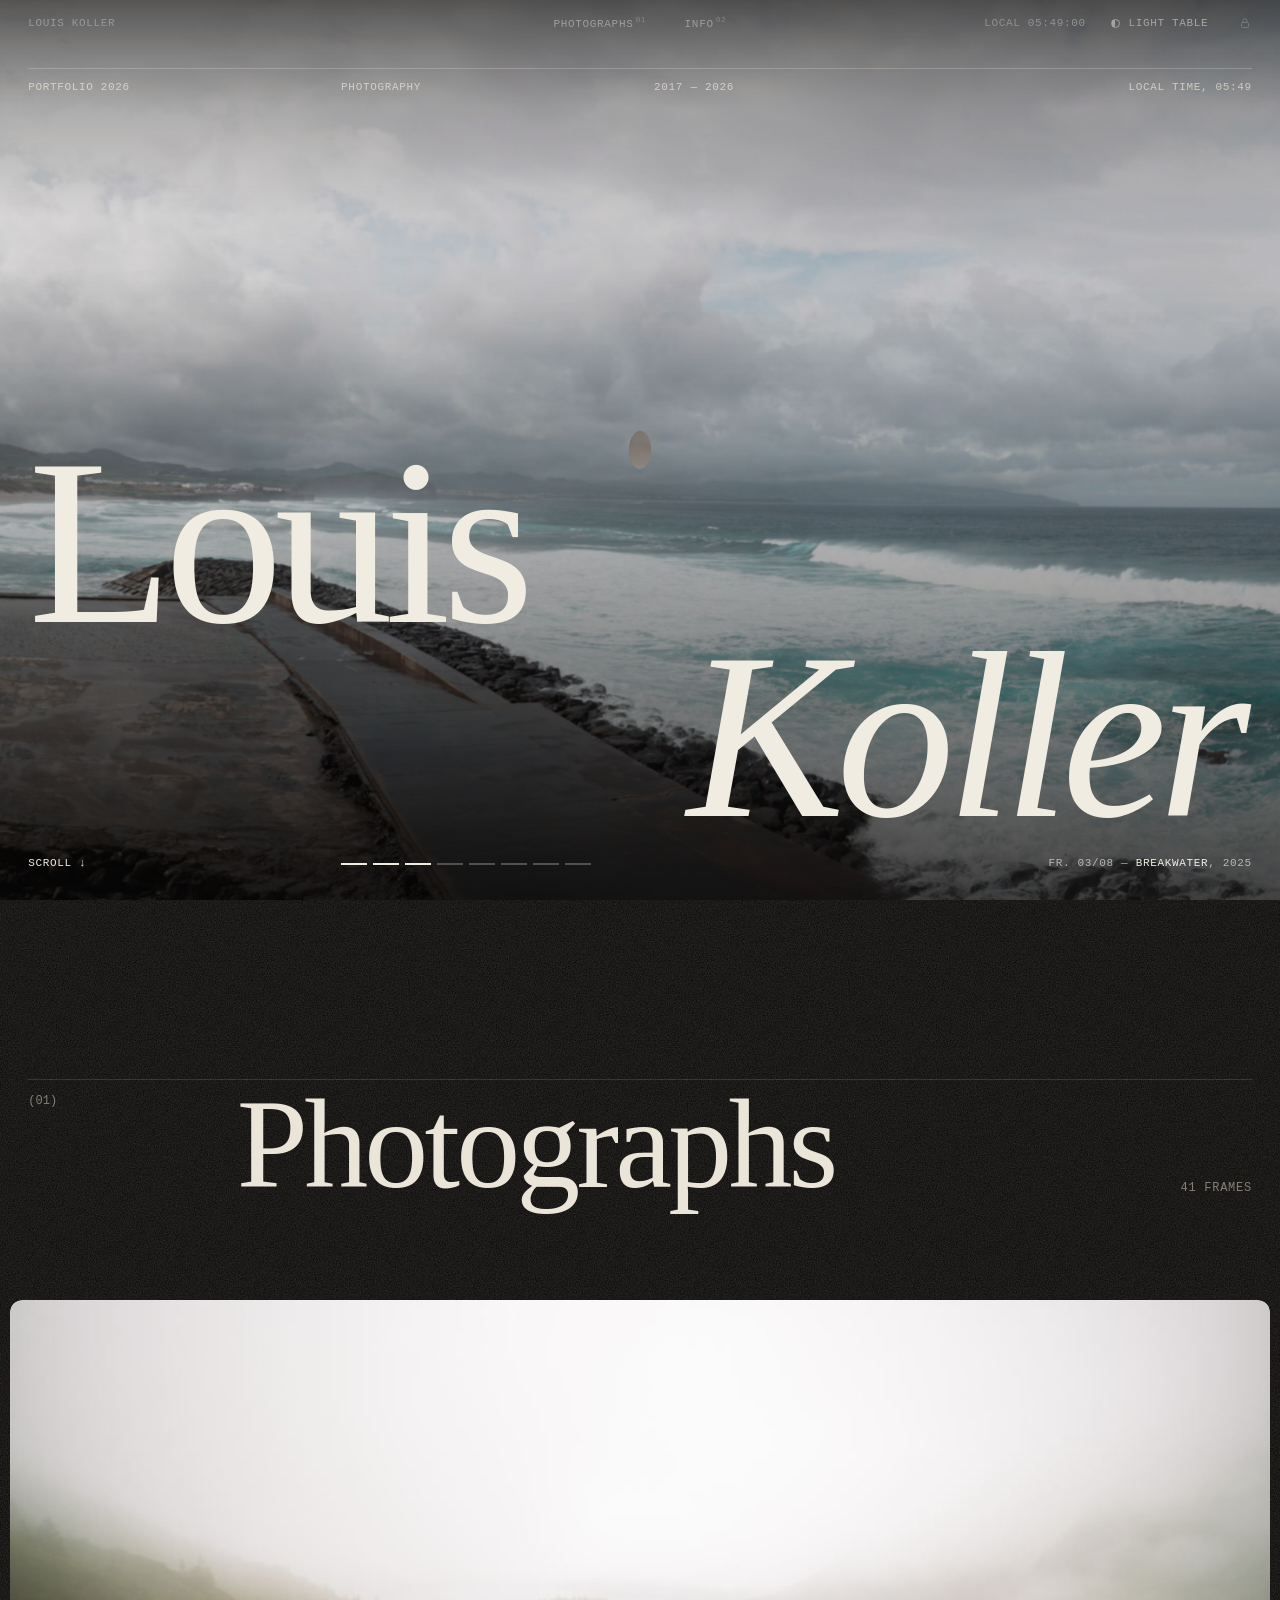
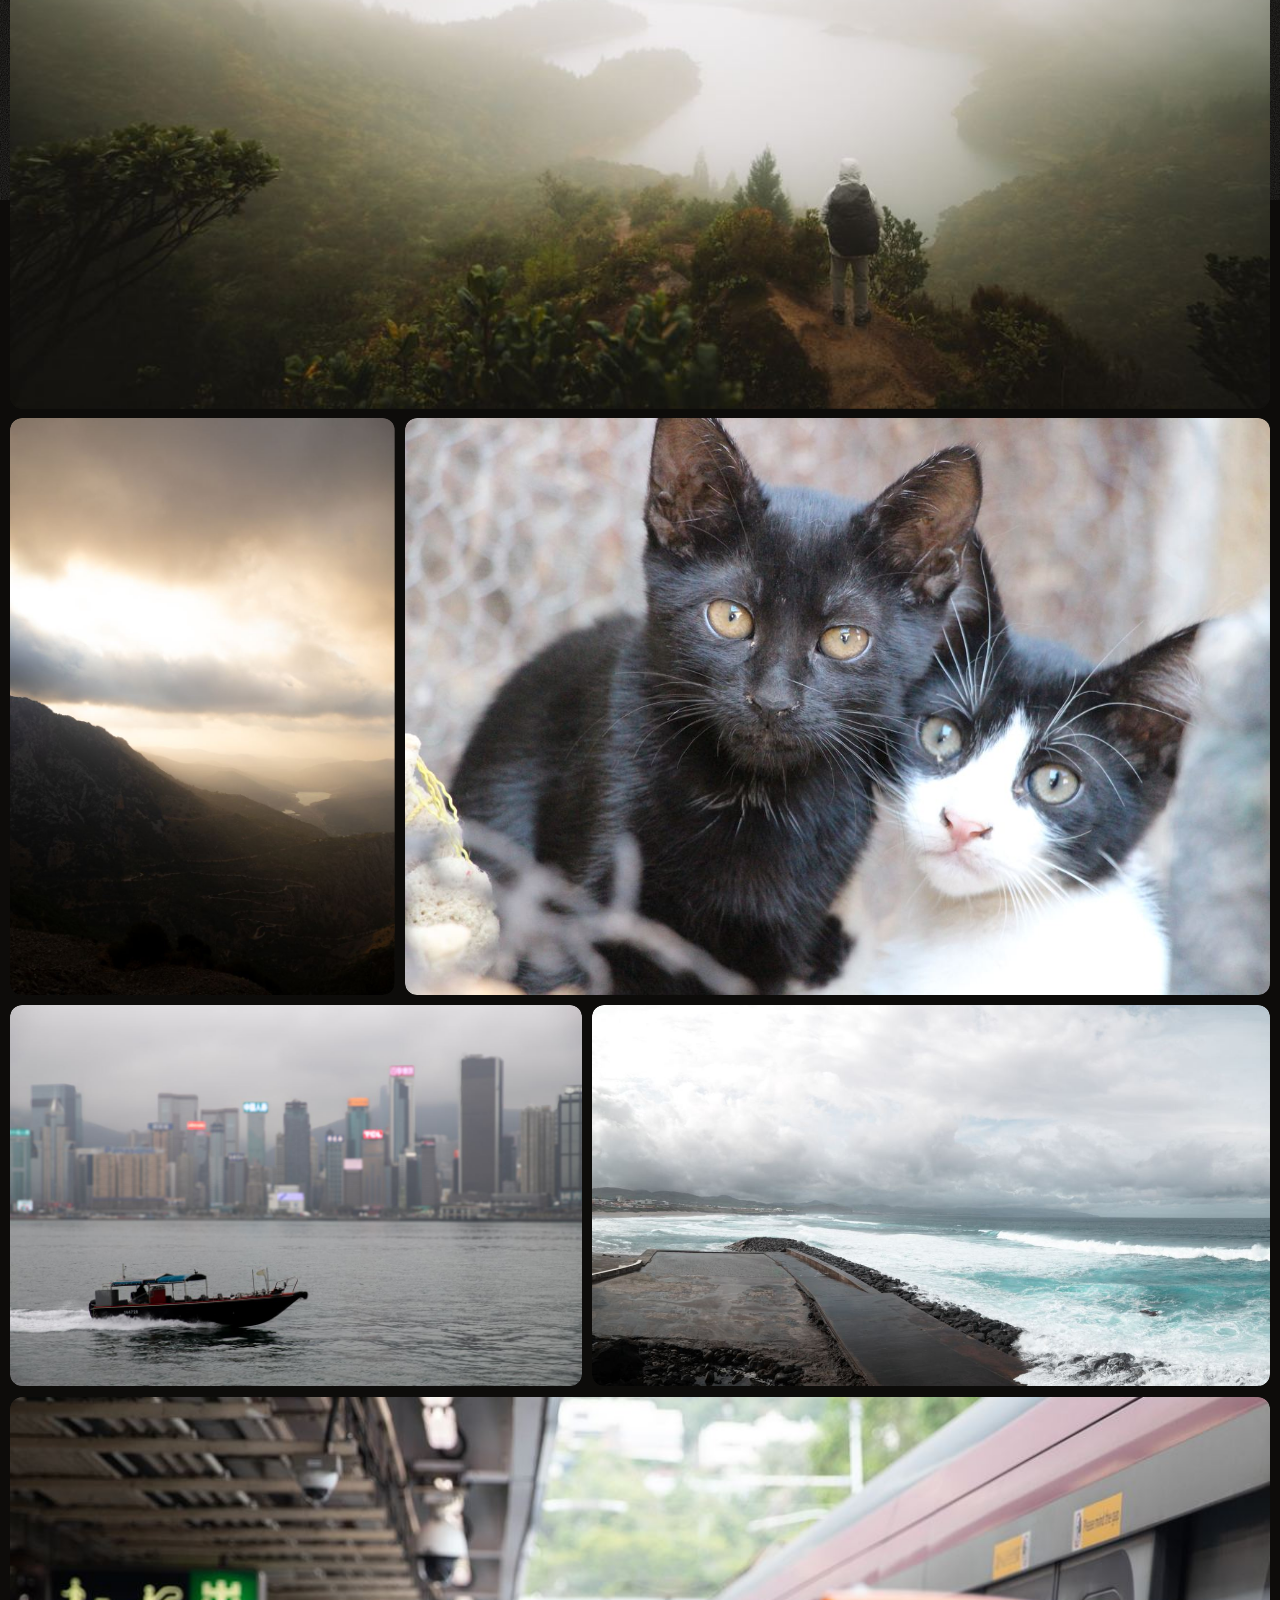
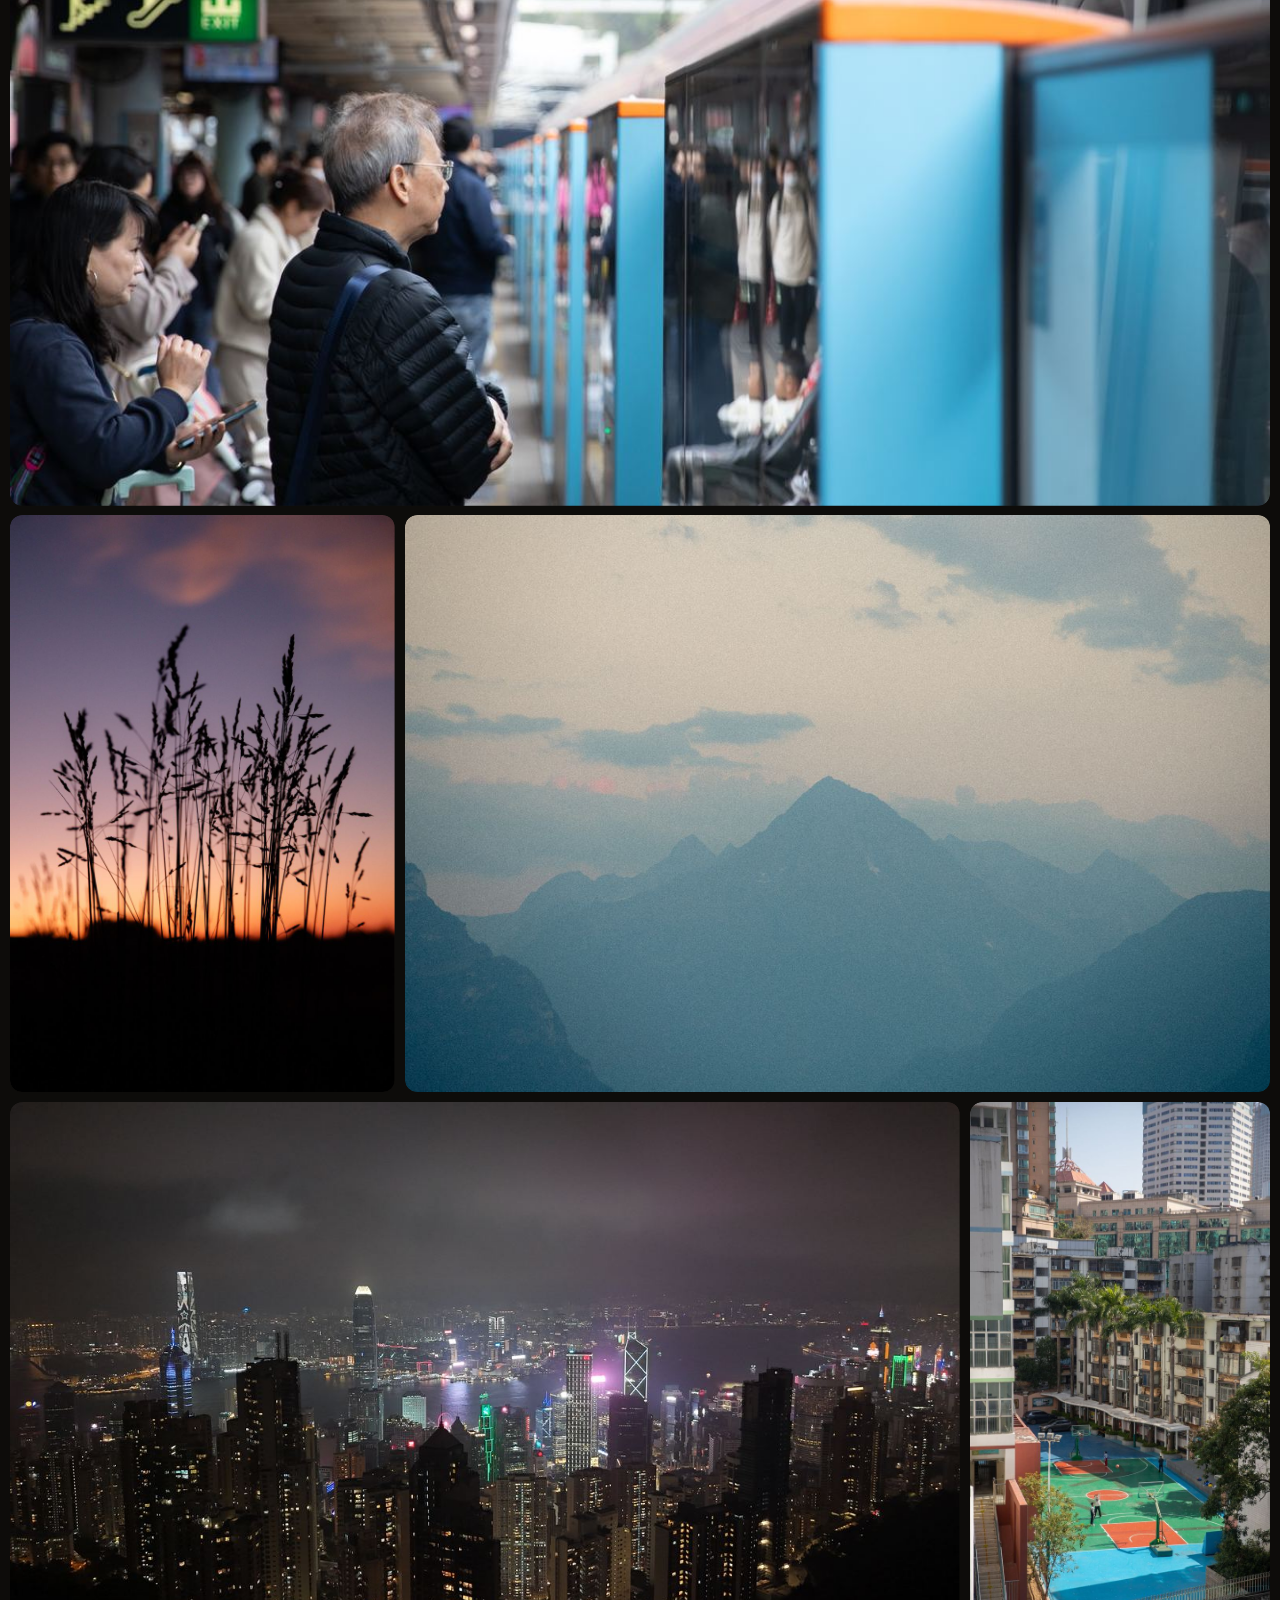
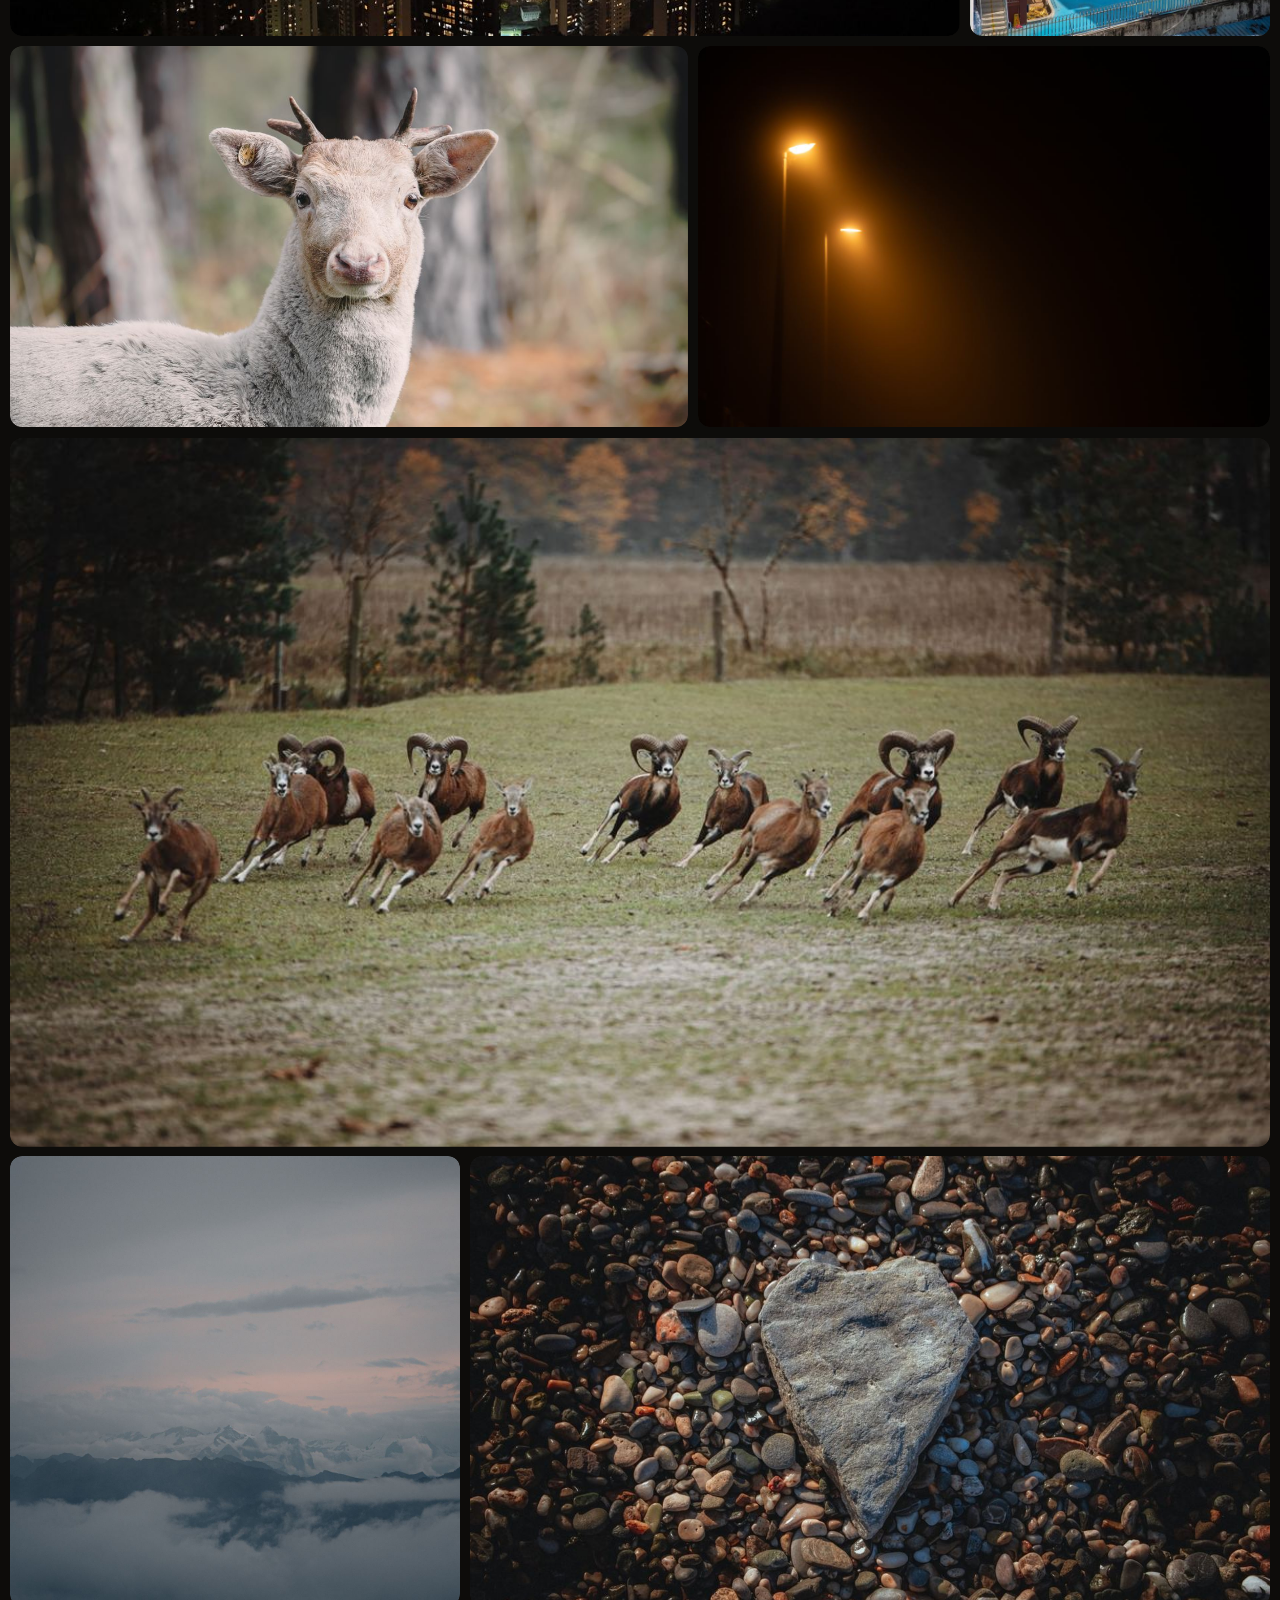
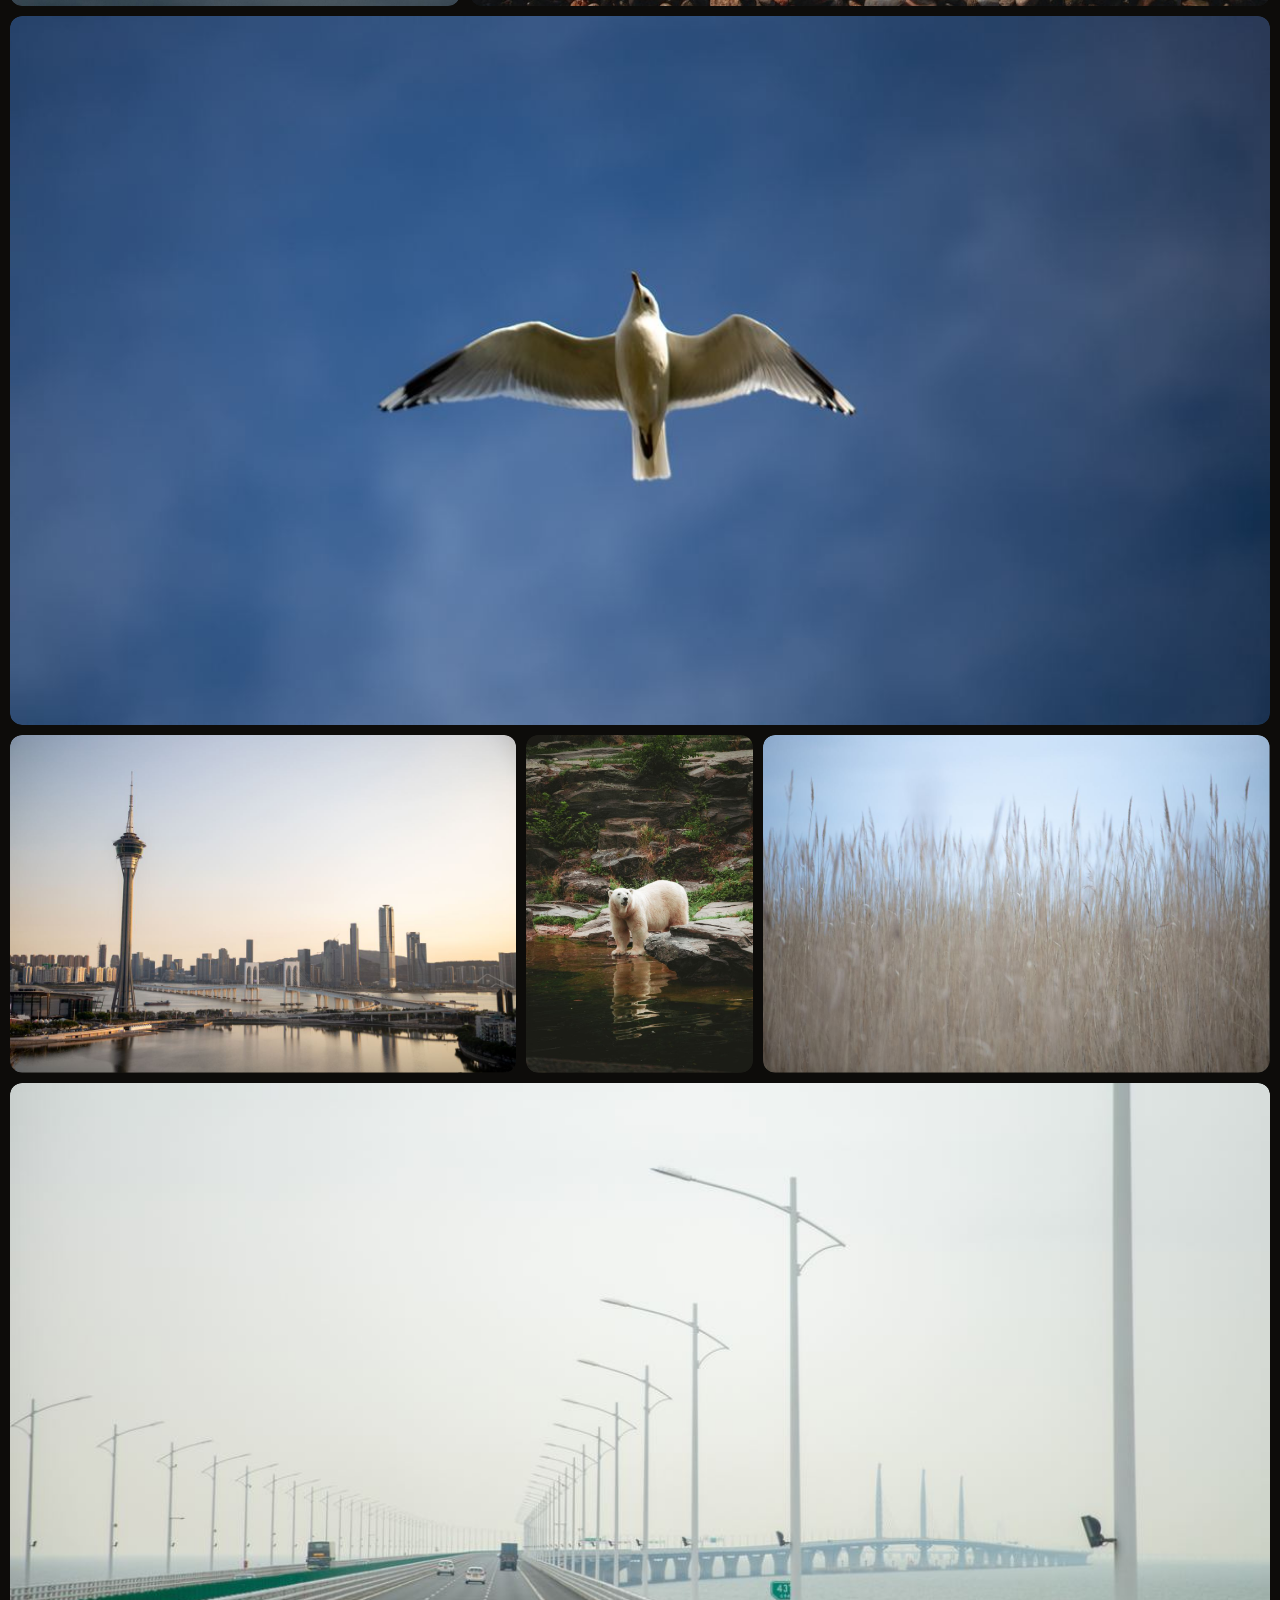
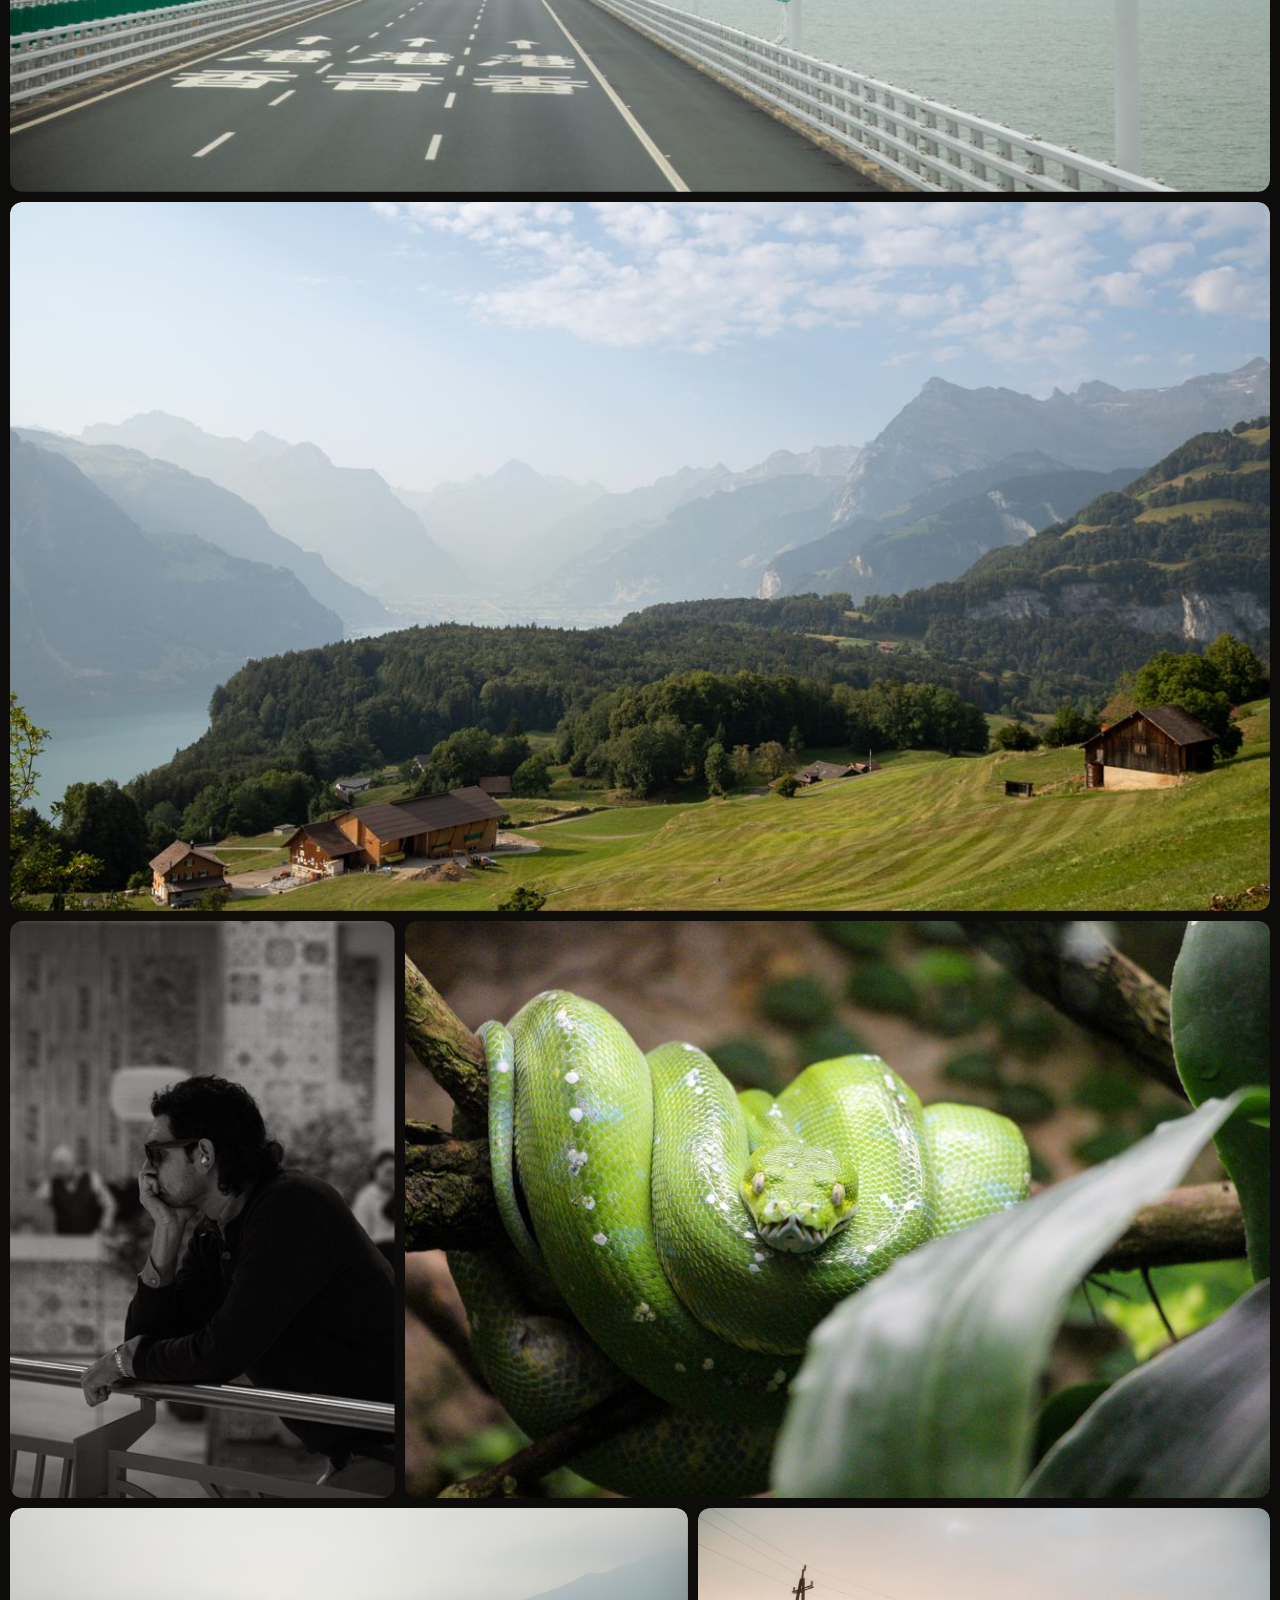
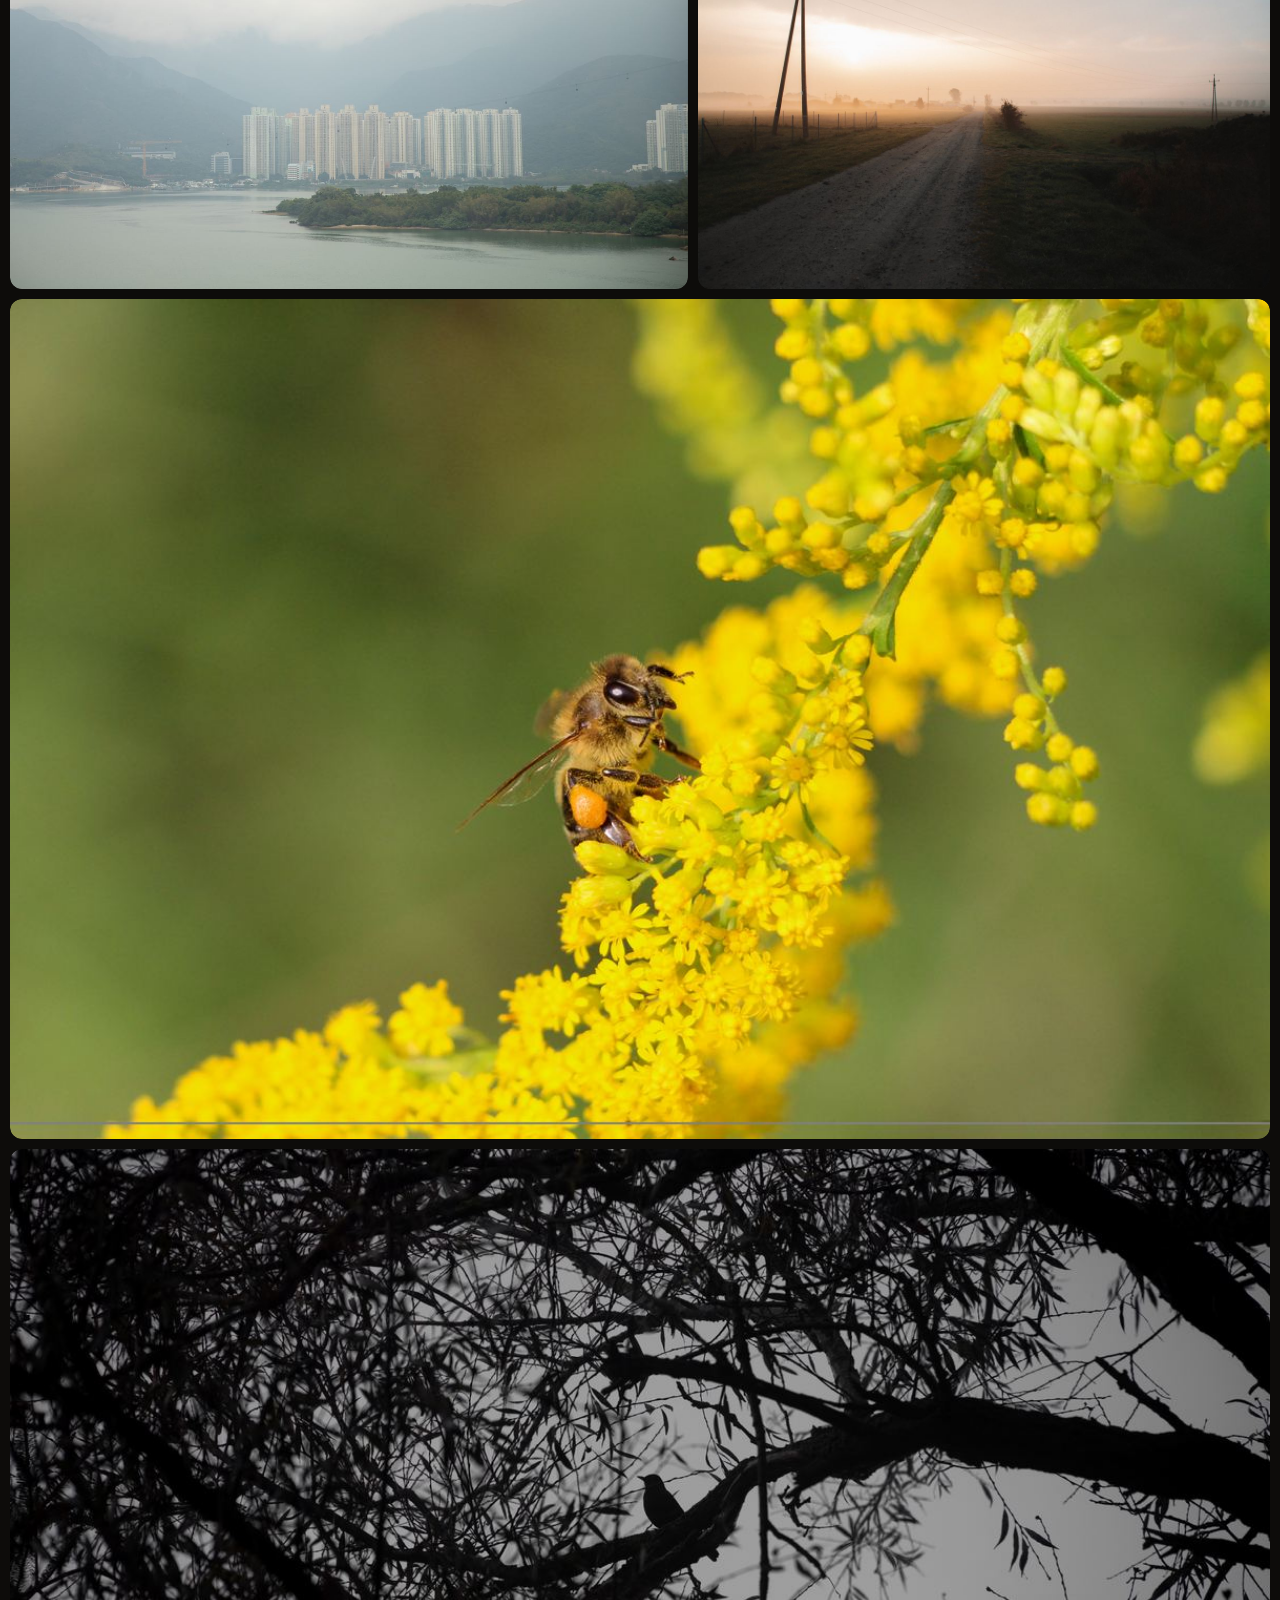
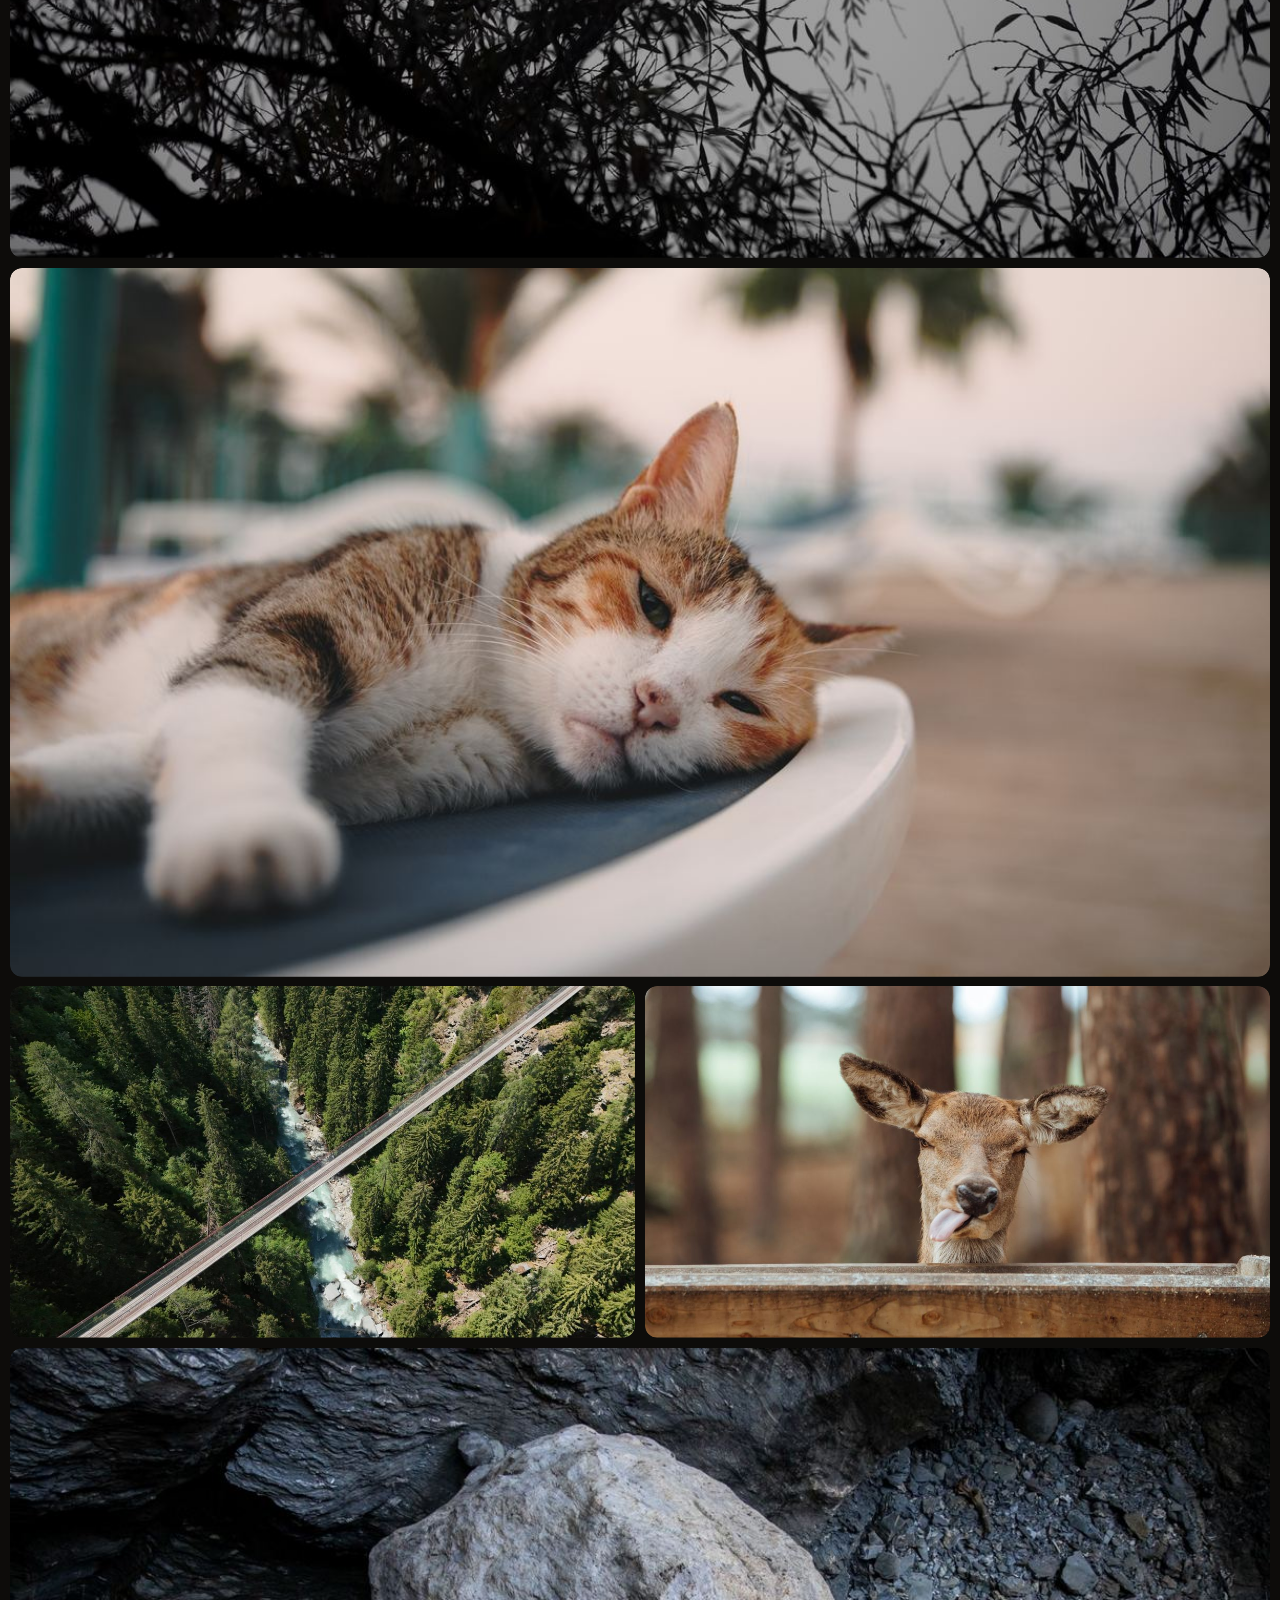
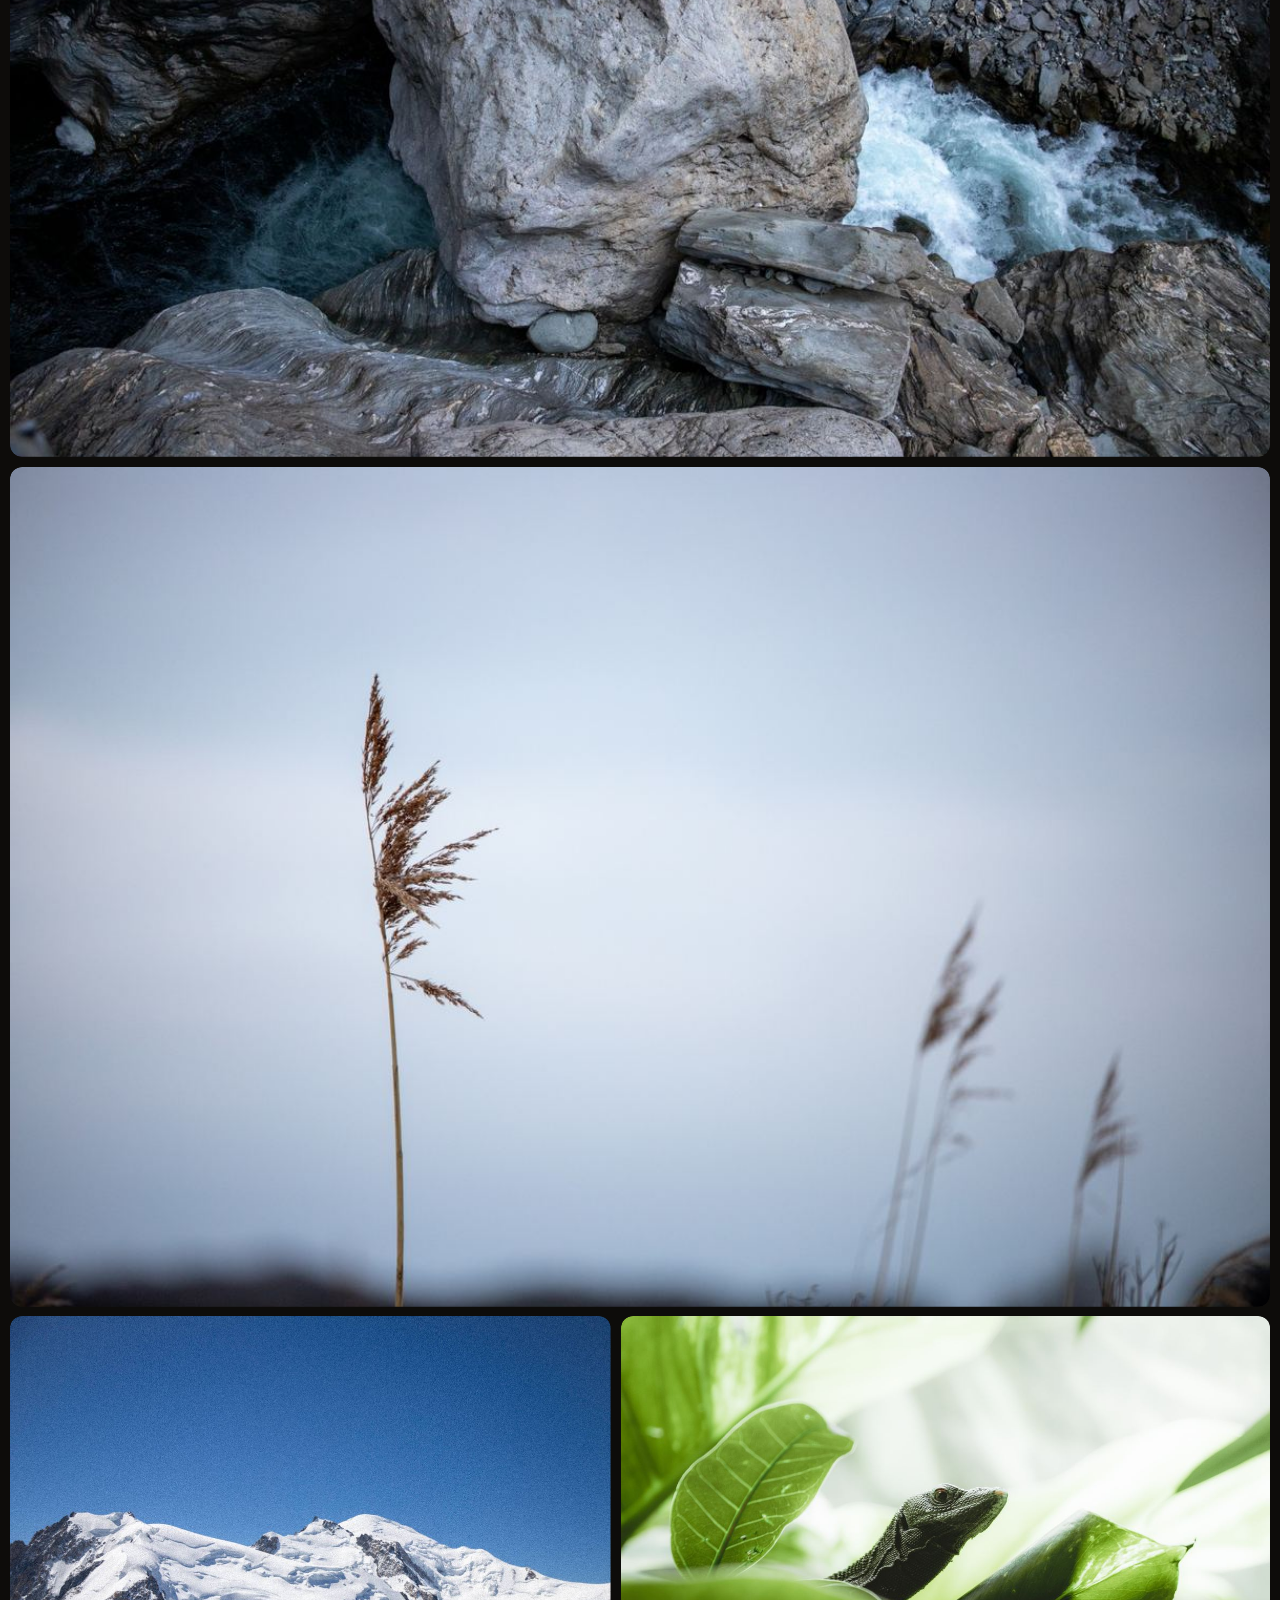
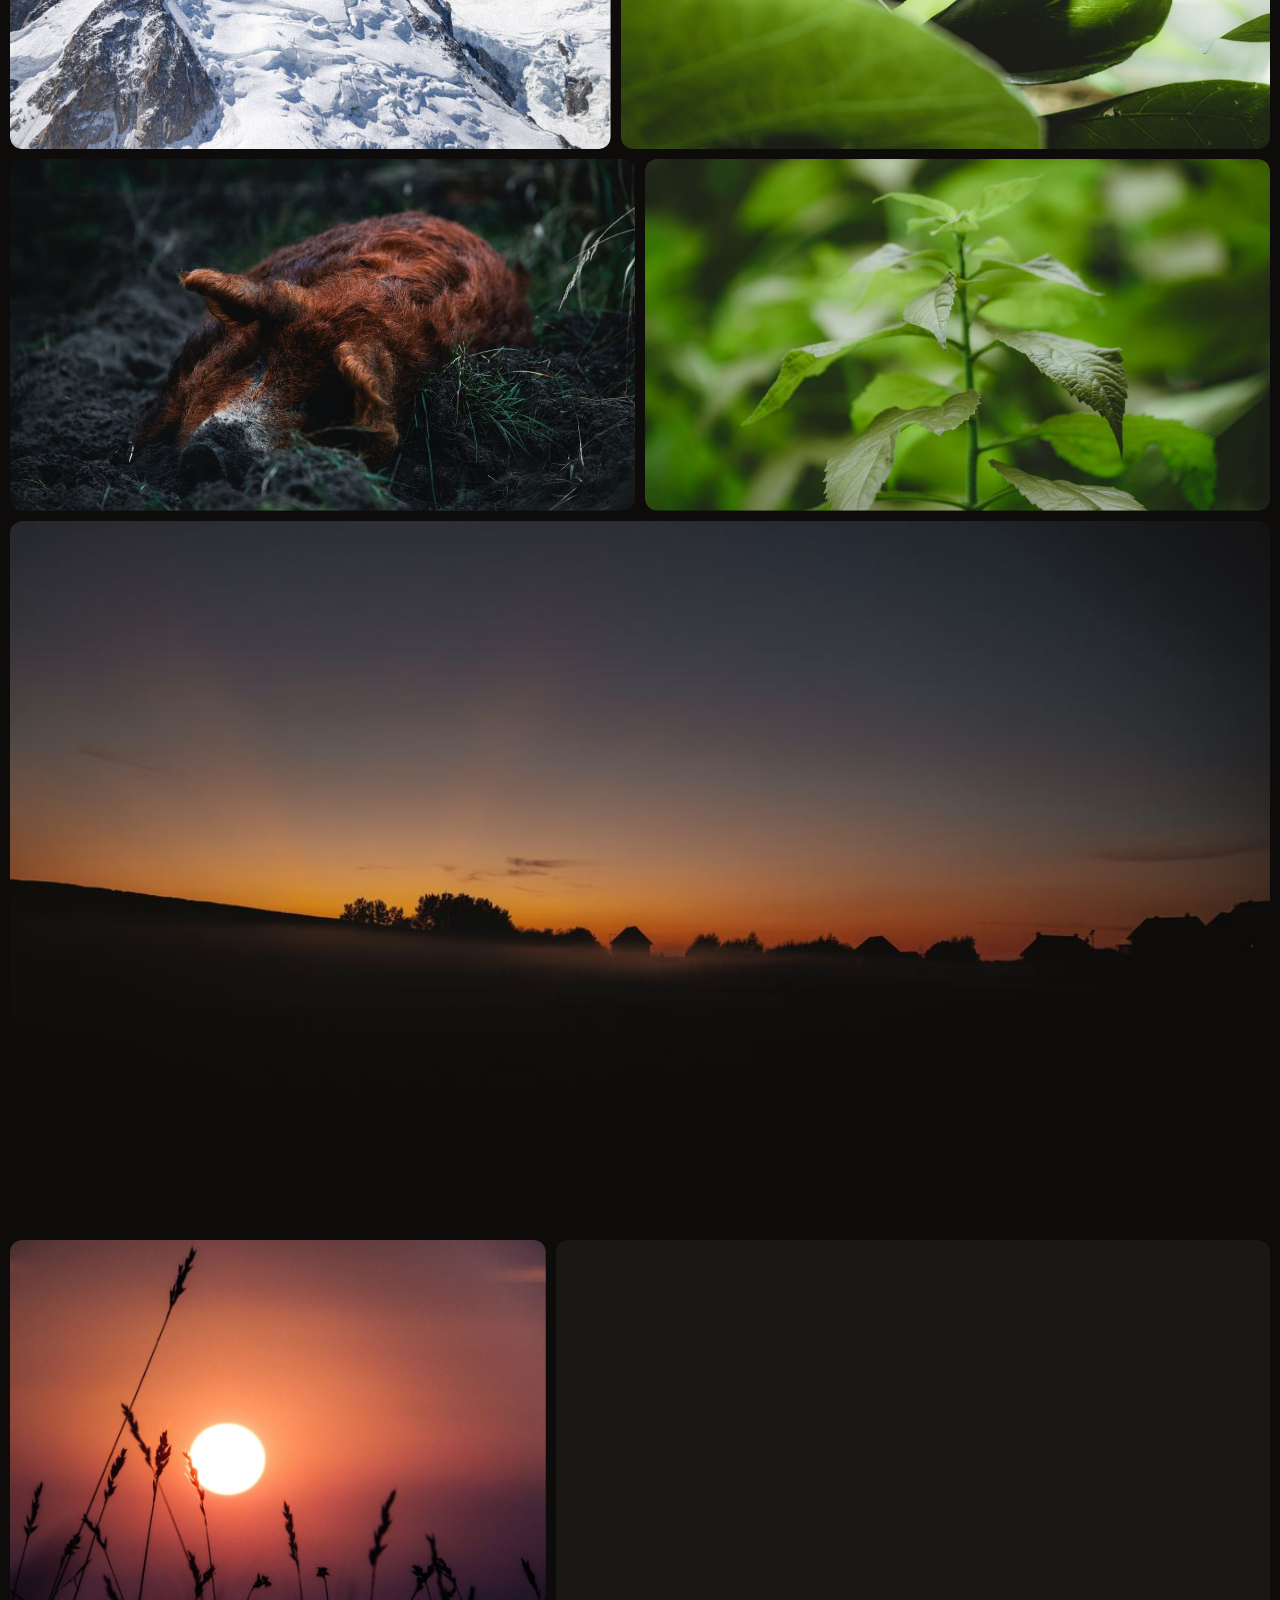
==== index.html @ a2ebeeef "Add Impressum and privacy policy, self-host fonts - New /impressum/ (§ 5 DDG) and /datenschutz/ (DSG" ====
<!doctype html>
<html lang="en" data-theme="dark">
<head>
  <meta charset="utf-8">
  <meta name="viewport" content="width=device-width, initial-scale=1, viewport-fit=cover">
  <title>Louis Koller — Photography</title>
  <meta name="description" content="Louis Koller — photographer. Landscape, wildlife and city photographs.">
  <meta name="theme-color" content="#0d0c0a">
  <meta property="og:title" content="Louis Koller — Photography">
  <meta property="og:image" content="https://www.louiskoller.cc/images/thumbs/01-into-the-fog.jpg">
  <meta property="og:description" content="Landscape, wildlife and city photographs.">
  <meta property="og:type" content="website">
  <meta property="og:url" content="https://www.louiskoller.cc/">
  <link rel="icon" href="data:image/svg+xml,%3Csvg xmlns='http://www.w3.org/2000/svg' viewBox='0 0 32 32'%3E%3Crect width='32' height='32' fill='%230d0c0a'/%3E%3Ccircle cx='16' cy='16' r='6' fill='%23ff3b1f'/%3E%3C/svg%3E">
  <link rel="stylesheet" href="assets/css/fonts.css?v=1">
  <link rel="stylesheet" href="assets/css/style.css?v=8">
  <script>
    try { var t = localStorage.getItem("lk-theme"); if (t) document.documentElement.dataset.theme = t; } catch (e) {}
    document.documentElement.classList.add("js");
  </script>
</head>
<body>
  <a class="skip" href="#photographs">Skip to work</a>

  <!-- Intro: "developing" -->
  <div class="loader" aria-hidden="true">
    <div class="loader__row">
      <span class="loader__dot"></span>
      <span>Developing</span>
      <span class="loader__count">000</span>
    </div>
  </div>

  <header class="nav">
    <a class="nav__name" href="#top" data-name></a>
    <nav class="nav__links" aria-label="Sections">
      <a href="#photographs">Photographs<sup>01</sup></a>
      <a href="#stills">Stills<sup>02</sup></a>
      <a href="#info">Info<sup>03</sup></a>
    </nav>
    <div class="nav__right">
      <span class="nav__clock" data-clock></span>
      <button class="nav__theme" type="button" data-theme-toggle aria-label="Toggle light table mode">
        <span class="nav__theme-dot"></span><span data-theme-label>Light table</span>
      </button>
      <button class="nav__lock" type="button" data-lock aria-label="Privater Bereich" title="Privat">
        <svg viewBox="0 0 24 24" fill="none" stroke="currentColor" stroke-width="1.7" stroke-linecap="round" aria-hidden="true"><rect x="5" y="11" width="14" height="10" rx="2"/><path d="M8 11V7.5a4 4 0 0 1 8 0V11"/></svg>
      </button>
    </div>
  </header>

  <main id="top">
    <!-- Hero -->
    <section class="hero" data-hero>
      <!-- Full-bleed photographs behind the name -->
      <div class="hero__bg" data-hero-bg aria-hidden="true">
        <img alt="" data-hero-a>
        <img alt="" data-hero-b>
        <span class="hero__shade"></span>
      </div>

      <div class="hero__meta">
        <span>Portfolio <span data-year></span></span>
        <span data-role></span>
        <span data-coords></span>
        <span class="hero__meta-r" data-location></span>
      </div>

      <h1 class="hero__name">
        <span class="hero__line hero__line--1">
          <span class="hero__word" data-first></span>
        </span>
        <span class="hero__line hero__line--2">
          <em class="hero__word" data-last></em>
        </span>
      </h1>

      <div class="hero__foot">
        <a href="#photographs" class="hero__scroll">Scroll <span aria-hidden="true">↓</span></a>
        <span class="hero__ticks" data-hero-ticks></span>
        <span class="hero__caption" data-hero-caption></span>
      </div>
    </section>

    <!-- 01 Photographs -->
    <section class="section" id="photographs">
      <div class="section-head">
        <span class="section-head__num">(01)</span>
        <h2 class="section-head__title">Photo&shy;graphs</h2>
        <div class="section-head__side">
          <span data-photo-count></span>
        </div>
      </div>

      <div class="grid" data-grid></div>
    </section>

    <!-- 02 Stills -->
    <section class="stills" id="stills" data-stills>
      <div class="stills__sticky">
        <div class="section-head section-head--stills">
          <span class="section-head__num">(02)</span>
          <h2 class="section-head__title">Film <em>Stills</em></h2>
          <div class="section-head__side">
            <span data-reel>Reel 01</span>
          </div>
        </div>
        <div class="stills__viewport">
          <div class="stills__track" data-track></div>
        </div>
        <div class="stills__progress"><span data-progress></span></div>
      </div>
    </section>

    <!-- 03 Info -->
    <section class="section info" id="info">
      <div class="section-head">
        <span class="section-head__num">(03)</span>
        <h2 class="section-head__title">Info</h2>
      </div>
      <div class="info__body">
        <div class="info__text" data-about></div>
        <div class="info__details" data-details></div>
      </div>
    </section>
  </main>

  <footer class="footer">
    <a class="marquee" data-mail aria-label="Send an email">
      <span class="marquee__track" data-marquee></span>
    </a>
    <div class="footer__row">
      <span>© <span data-year></span> <span data-fullname></span></span>
      <span class="footer__links" data-links>
        <a href="impressum/">Impressum</a>
        <a href="datenschutz/">Datenschutz</a>
      </span>
      <a href="#top">Back to top ↑</a>
    </div>
  </footer>

  <!-- Lightbox -->
  <div class="lb" role="dialog" aria-modal="true" aria-label="Image viewer" data-lb hidden>
    <div class="lb__top">
      <span data-lb-count></span>
      <button type="button" class="lb__close" data-lb-close>Close <span aria-hidden="true">✕</span></button>
    </div>
    <div class="lb__stage">
      <img alt="" data-lb-img>
      <button type="button" class="lb__hit lb__hit--prev" data-lb-prev data-cursor="Prev" aria-label="Previous image"></button>
      <button type="button" class="lb__hit lb__hit--close" data-lb-close-zone data-cursor="Close" aria-label="Close viewer"></button>
      <button type="button" class="lb__hit lb__hit--next" data-lb-next data-cursor="Next" aria-label="Next image"></button>
    </div>
    <div class="lb__bottom">
      <span class="lb__title" data-lb-title></span>
      <span class="lb__meta" data-lb-meta></span>
    </div>
  </div>

  <!-- Private area (Gapyear route) -->
  <div class="lock" role="dialog" aria-modal="true" aria-label="Code eingeben" data-lock-modal hidden>
    <div class="lock__box">
      <svg class="lock__icon" viewBox="0 0 24 24" fill="none" stroke="currentColor" stroke-width="1.6" stroke-linecap="round" aria-hidden="true"><rect x="5" y="11" width="14" height="10" rx="2"/><path d="M8 11V7.5a4 4 0 0 1 8 0V11"/></svg>
      <p class="lock__title">Gap<em>year</em></p>
      <div class="lock__code" data-lock-code>
        <input type="text" inputmode="numeric" pattern="[0-9]*" autocomplete="off" maxlength="4" aria-label="Vierstelliger Code" data-lock-input>
        <span></span><span></span><span></span><span></span>
      </div>
      <p class="lock__hint" data-lock-hint aria-live="polite"></p>
      <button type="button" class="lock__cancel" data-lock-close>Abbrechen</button>
    </div>
  </div>

  <div class="cursor" aria-hidden="true">
    <div class="cursor__blob"></div>
    <span class="cursor__label" data-cursor-label></span>
  </div>

  <noscript><p class="noscript">This portfolio needs JavaScript to show the pictures.</p></noscript>

  <script src="assets/js/content.js?v=5"></script>
  <script src="assets/js/warp.js?v=3"></script>
  <script src="assets/js/main.js?v=8"></script>
  <script src="assets/js/lock.js?v=1"></script>
</body>
</html>
---- assets/css/fonts.css ----
/* Self-hosted fonts (no request to Google). Instrument Serif & JetBrains Mono, SIL Open Font License 1.1. */
/* latin-ext */
@font-face {
  font-family: 'Instrument Serif';
  font-style: italic;
  font-weight: 400;
  font-display: swap;
  src: url(../fonts/instrument-serif-italic-latin-ext.woff2) format('woff2');
  unicode-range: U+0100-02BA, U+02BD-02C5, U+02C7-02CC, U+02CE-02D7, U+02DD-02FF, U+0304, U+0308, U+0329, U+1D00-1DBF, U+1E00-1E9F, U+1EF2-1EFF, U+2020, U+20A0-20AB, U+20AD-20C4, U+2113, U+2C60-2C7F, U+A720-A7FF;
}
/* latin */
@font-face {
  font-family: 'Instrument Serif';
  font-style: italic;
  font-weight: 400;
  font-display: swap;
  src: url(../fonts/instrument-serif-italic-latin.woff2) format('woff2');
  unicode-range: U+0000-00FF, U+0131, U+0152-0153, U+02BB-02BC, U+02C6, U+02DA, U+02DC, U+0304, U+0308, U+0329, U+2000-206F, U+20AC, U+2122, U+2191, U+2193, U+2212, U+2215, U+FEFF, U+FFFD;
}
/* latin-ext */
@font-face {
  font-family: 'Instrument Serif';
  font-style: normal;
  font-weight: 400;
  font-display: swap;
  src: url(../fonts/instrument-serif-normal-latin-ext.woff2) format('woff2');
  unicode-range: U+0100-02BA, U+02BD-02C5, U+02C7-02CC, U+02CE-02D7, U+02DD-02FF, U+0304, U+0308, U+0329, U+1D00-1DBF, U+1E00-1E9F, U+1EF2-1EFF, U+2020, U+20A0-20AB, U+20AD-20C4, U+2113, U+2C60-2C7F, U+A720-A7FF;
}
/* latin */
@font-face {
  font-family: 'Instrument Serif';
  font-style: normal;
  font-weight: 400;
  font-display: swap;
  src: url(../fonts/instrument-serif-normal-latin.woff2) format('woff2');
  unicode-range: U+0000-00FF, U+0131, U+0152-0153, U+02BB-02BC, U+02C6, U+02DA, U+02DC, U+0304, U+0308, U+0329, U+2000-206F, U+20AC, U+2122, U+2191, U+2193, U+2212, U+2215, U+FEFF, U+FFFD;
}
/* latin-ext */
@font-face {
  font-family: 'JetBrains Mono';
  font-style: normal;
  font-weight: 400;
  font-display: swap;
  src: url(../fonts/jetbrains-mono-normal-latin-ext.woff2) format('woff2');
  unicode-range: U+0100-02BA, U+02BD-02C5, U+02C7-02CC, U+02CE-02D7, U+02DD-02FF, U+0304, U+0308, U+0329, U+1D00-1DBF, U+1E00-1E9F, U+1EF2-1EFF, U+2020, U+20A0-20AB, U+20AD-20C4, U+2113, U+2C60-2C7F, U+A720-A7FF;
}
/* latin */
@font-face {
  font-family: 'JetBrains Mono';
  font-style: normal;
  font-weight: 400;
  font-display: swap;
  src: url(../fonts/jetbrains-mono-normal-latin.woff2) format('woff2');
  unicode-range: U+0000-00FF, U+0131, U+0152-0153, U+02BB-02BC, U+02C6, U+02DA, U+02DC, U+0304, U+0308, U+0329, U+2000-206F, U+20AC, U+2122, U+2191, U+2193, U+2212, U+2215, U+FEFF, U+FFFD;
}
/* latin-ext */
@font-face {
  font-family: 'JetBrains Mono';
  font-style: normal;
  font-weight: 500;
  font-display: swap;
  src: url(../fonts/jetbrains-mono-normal-latin-ext.woff2) format('woff2');
  unicode-range: U+0100-02BA, U+02BD-02C5, U+02C7-02CC, U+02CE-02D7, U+02DD-02FF, U+0304, U+0308, U+0329, U+1D00-1DBF, U+1E00-1E9F, U+1EF2-1EFF, U+2020, U+20A0-20AB, U+20AD-20C4, U+2113, U+2C60-2C7F, U+A720-A7FF;
}
/* latin */
@font-face {
  font-family: 'JetBrains Mono';
  font-style: normal;
  font-weight: 500;
  font-display: swap;
  src: url(../fonts/jetbrains-mono-normal-latin.woff2) format('woff2');
  unicode-range: U+0000-00FF, U+0131, U+0152-0153, U+02BB-02BC, U+02C6, U+02DA, U+02DC, U+0304, U+0308, U+0329, U+2000-206F, U+20AC, U+2122, U+2191, U+2193, U+2212, U+2215, U+FEFF, U+FFFD;
}
---- assets/css/style.css ----
/* ==========================================================================
   Louis Koller — Darkroom / Light table
   ========================================================================== */

:root {
  --bg: #0d0c0a;
  --fg: #ebe5d9;
  --muted: #857f75;
  --line: rgba(235, 229, 217, 0.14);
  --tile: #1a1815;
  --accent: #ff3b1f; /* safelight */
  --film: #070706;

  --serif: "Instrument Serif", "Times New Roman", Times, serif;
  --mono: "JetBrains Mono", ui-monospace, SFMono-Regular, Menlo, Consolas, monospace;

  --gutter: clamp(16px, 2.2vw, 32px);
  --ease: cubic-bezier(0.2, 0.7, 0, 1);
  --ease-io: cubic-bezier(0.7, 0, 0.2, 1);
}

:root[data-theme="light"] {
  --bg: #ebe5d9;
  --fg: #15130f;
  --muted: #6f695f;
  --line: rgba(21, 19, 15, 0.16);
  --tile: #d9d2c4;
}

*,
*::before,
*::after { box-sizing: border-box; }

html { -webkit-text-size-adjust: 100%; scroll-behavior: smooth; }
@media (prefers-reduced-motion: reduce) { html { scroll-behavior: auto; } }

body {
  margin: 0;
  background: var(--bg);
  color: var(--fg);
  font-family: var(--mono);
  font-size: 12px;
  line-height: 1.5;
  letter-spacing: 0.01em;
  -webkit-font-smoothing: antialiased;
  text-rendering: optimizeLegibility;
  overflow-x: clip;
  transition: background-color 0.6s var(--ease), color 0.6s var(--ease);
}

img { display: block; max-width: 100%; }
[hidden] { display: none !important; }
a { color: inherit; text-decoration: none; }
button { font: inherit; color: inherit; background: none; border: 0; padding: 0; cursor: pointer; }
em { font-style: italic; }
::selection { background: var(--accent); color: #000; }

.skip {
  position: fixed; left: var(--gutter); top: -100px; z-index: 300;
  background: var(--fg); color: var(--bg); padding: 8px 12px;
}
.skip:focus { top: 12px; }

:focus-visible { outline: 1px solid var(--accent); outline-offset: 3px; }

/* Film grain -------------------------------------------------------------
   Sits behind everything (z-index -1), so it textures the paper/background
   and UI but never the photographs, which paint on top of it.            */
:root {
  --grain: url("data:image/svg+xml,%3Csvg xmlns='http://www.w3.org/2000/svg' width='220' height='220'%3E%3Cfilter id='n'%3E%3CfeTurbulence type='fractalNoise' baseFrequency='.85' numOctaves='3' stitchTiles='stitch'/%3E%3CfeColorMatrix values='0 0 0 0 1 0 0 0 0 1 0 0 0 0 1 0 0 0 1.4 -.2'/%3E%3C/filter%3E%3Crect width='100%25' height='100%25' filter='url(%23n)'/%3E%3C/svg%3E");
}
body::before,
.lb::before,
.loader::before {
  content: "";
  position: fixed;
  inset: -100%;
  z-index: -1;
  pointer-events: none;
  opacity: 0.12;
  background-image: var(--grain);
  animation: grain 0.9s steps(6) infinite;
}
:root[data-theme="light"] body::before,
:root[data-theme="light"] .lb::before { opacity: 0.16; mix-blend-mode: multiply; filter: invert(1); }

@keyframes grain {
  0% { transform: translate(0, 0); }
  20% { transform: translate(-3%, 2%); }
  40% { transform: translate(2%, -4%); }
  60% { transform: translate(-4%, -1%); }
  80% { transform: translate(3%, 3%); }
  100% { transform: translate(0, 0); }
}
@media (prefers-reduced-motion: reduce) { body::before, .lb::before, .loader::before { animation: none; } }

/* Loader ----------------------------------------------------------------- */
.loader {
  position: fixed; inset: 0; z-index: 500;
  background: #120403;
  color: var(--accent);
  display: flex; align-items: flex-end;
  padding: var(--gutter);
  text-transform: uppercase;
  letter-spacing: 0.08em;
  transition: transform 1s var(--ease-io), visibility 0s linear 1s;
}
.loader__row { display: flex; gap: 14px; align-items: center; }
.loader__dot {
  width: 8px; height: 8px; border-radius: 50%; background: var(--accent);
  box-shadow: 0 0 24px 6px rgba(255, 59, 31, 0.55);
  animation: pulse 1s ease-in-out infinite alternate;
}
.loader__count { font-variant-numeric: tabular-nums; }
.loader.is-done { transform: translateY(-100%); visibility: hidden; }
html:not(.js) .loader, .loader.is-skipped { display: none; }
@keyframes pulse { to { opacity: 0.35; } }

/* Nav -------------------------------------------------------------------- */
.nav {
  position: fixed; top: 0; left: 0; right: 0; z-index: 60;
  display: grid;
  grid-template-columns: 1fr auto 1fr;
  align-items: center;
  gap: 16px;
  padding: 14px var(--gutter);
  color: #fff;
  mix-blend-mode: difference;
  text-transform: uppercase;
  letter-spacing: 0.06em;
  font-size: 11px;
}
.nav.is-on-photo { mix-blend-mode: normal; color: #f1ece2; }
.nav__links { display: flex; gap: clamp(14px, 3vw, 44px); }
.nav__links a, .nav__name { position: relative; }
.nav sup { font-size: 0.72em; margin-left: 2px; opacity: 0.6; }
.nav__links a::after,
.footer a::after,
.info__details a::after {
  content: ""; position: absolute; left: 0; right: 0; bottom: -2px; height: 1px;
  background: currentColor; transform: scaleX(0); transform-origin: right;
  transition: transform 0.5s var(--ease);
}
.nav__links a:hover::after,
.footer a:hover::after,
.info__details a:hover::after { transform: scaleX(1); transform-origin: left; }
.nav__right { display: flex; justify-content: flex-end; align-items: center; gap: clamp(12px, 2vw, 28px); }
.nav__clock { font-variant-numeric: tabular-nums; opacity: 0.75; }
.nav__theme { display: inline-flex; align-items: center; gap: 8px; text-transform: uppercase; letter-spacing: 0.06em; }
.nav__theme-dot {
  width: 9px; height: 9px; border-radius: 50%;
  border: 1px solid currentColor;
  background: linear-gradient(90deg, currentColor 50%, transparent 50%);
  transition: transform 0.6s var(--ease);
}
:root[data-theme="light"] .nav__theme-dot { transform: rotate(180deg); }

@media (max-width: 760px) {
  .nav { grid-template-columns: 1fr auto; }
  .nav__links { display: none; }
  .nav__clock { display: none; }
}

/* Hero -------------------------------------------------------------------
   A full-bleed photograph behind the name. Each new one comes into
   focus and drifts slowly while it is up; scrolling pulls it away.    */
.hero {
  position: relative;
  isolation: isolate;
  min-height: 100vh;
  min-height: 100svh;
  display: grid;
  grid-template-rows: auto 1fr auto;
  padding: 68px var(--gutter) var(--gutter);
  gap: 24px;
  overflow: hidden;
  color: #f1ece2;
}
.hero > :not(.hero__bg) { position: relative; z-index: 1; }

.hero__bg { position: absolute; inset: 0; z-index: 0; overflow: hidden; background: #0d0c0a; cursor: pointer; }
.hero__bg img {
  position: absolute; inset: -4% 0; width: 100%; height: 108%;
  object-fit: cover;
  opacity: 0;
  translate: 0 var(--py, 0px);
}
.hero__bg img.is-back { opacity: 1; z-index: 1; }
.hero__bg img.is-front {
  opacity: 1; z-index: 2;
  animation: focus-pull 1.4s var(--ease) both, drift 6s linear both;
}
/* like turning the focus ring: the new frame comes in soft and snaps sharp */
@keyframes focus-pull {
  from { opacity: 0; filter: blur(22px) brightness(1.25); }
  45% { opacity: 1; }
  to { opacity: 1; filter: blur(0) brightness(1); }
}
@keyframes drift {
  from { scale: 1.1; }
  to { scale: 1.02; }
}
@media (prefers-reduced-motion: reduce) { .hero__bg img.is-front { animation: none; } }
/* keeps the type and the small print readable on any photograph */
.hero__shade {
  position: absolute; inset: 0; z-index: 3;
  background:
    linear-gradient(180deg, rgba(8, 7, 6, 0.62) 0%, rgba(8, 7, 6, 0.2) 12%, rgba(8, 7, 6, 0) 24%),
    linear-gradient(0deg, rgba(8, 7, 6, 0.7) 0%, rgba(8, 7, 6, 0.15) 45%, rgba(8, 7, 6, 0.05) 70%),
    rgba(8, 7, 6, var(--dim, 0.12));
}

.hero__meta,
.hero__foot {
  display: grid;
  grid-template-columns: repeat(4, 1fr);
  gap: var(--gutter);
  text-transform: uppercase;
  letter-spacing: 0.06em;
  color: var(--muted);
  font-size: 11px;
  pointer-events: none;
}
.hero__meta a, .hero__foot a { pointer-events: auto; }
.hero__meta, .hero__foot { color: rgba(241, 236, 226, 0.68); }
.hero__meta { border-top: 1px solid rgba(241, 236, 226, 0.22); padding-top: 10px; }
.hero__meta-r { text-align: right; }

.hero__name {
  align-self: end;
  margin: 0;
  font-family: var(--serif);
  font-weight: 400;
  font-size: clamp(4.6rem, 18.5vw, 22rem);
  line-height: 0.8;
  letter-spacing: -0.035em;
  display: flex;
  flex-direction: column;
  pointer-events: none;
}
.hero__line { display: flex; }
.hero__line--2 { justify-content: flex-end; margin-top: 0.02em; }
.hero__word { display: inline-block; }
.hero__name em { padding-right: 0.04em; }

.hero__foot { align-items: end; }
.hero__scroll { color: #f1ece2; }
.hero__ticks { display: flex; gap: 6px; align-self: center; pointer-events: auto; }
.hero__tick { position: relative; width: 26px; height: 14px; }
.hero__tick::before, .hero__tick::after {
  content: ""; position: absolute; left: 0; right: 0; top: 6px; height: 2px;
  background: rgba(241, 236, 226, 0.28);
}
.hero__tick::after { background: #f1ece2; transform: scaleX(0); transform-origin: left; }
.hero__tick.is-done::after { transform: scaleX(1); }
.hero__tick.is-on::after { animation: tick var(--dur, 6s) linear both; }
@keyframes tick { to { transform: scaleX(1); } }
.hero__caption { grid-column: 3 / 5; text-align: right; font-variant-numeric: tabular-nums; }
.hero__caption b { color: #f1ece2; font-weight: 400; }

/* Intro reveal for hero words */
.js .hero__word { transition: transform 1.3s var(--ease), clip-path 1.3s var(--ease); }
.js body:not(.is-ready) .hero__word { transform: translateY(0.35em); clip-path: inset(0 0 100% 0); }
.hero__line--2 .hero__word { transition-delay: 0.08s; }

@media (max-width: 760px) {
  .hero__meta { grid-template-columns: 1fr 1fr; row-gap: 4px; }
  .hero__meta > :nth-child(3) { display: none; }
  .hero__meta > :nth-child(2) { text-align: right; }
  .hero__meta-r { grid-column: 1 / 3; text-align: left; }
  .hero__name { font-size: 27vw; }
  .hero__foot { grid-template-columns: 1fr; row-gap: 6px; }
  .hero__ticks { order: -1; }
  .hero__caption { grid-column: auto; text-align: left; }
}

/* Section heads ---------------------------------------------------------- */
.section { padding: clamp(80px, 14vw, 200px) var(--gutter) 0; }

.section-head {
  display: grid;
  grid-template-columns: repeat(12, 1fr);
  column-gap: var(--gutter);
  align-items: end;
  border-top: 1px solid var(--line);
  padding-top: 12px;
  margin-bottom: clamp(48px, 8vw, 120px);
}
.section-head__num {
  grid-column: 1 / 3;
  align-self: start;
  color: var(--muted);
  font-variant-numeric: tabular-nums;
}
.section-head__title {
  grid-column: 3 / 10;
  margin: 0;
  font-family: var(--serif);
  font-weight: 400;
  font-size: clamp(3.6rem, 10vw, 10rem);
  line-height: 0.82;
  letter-spacing: -0.03em;
  hyphens: manual;
}
.section-head__side {
  grid-column: 10 / 13;
  display: flex;
  flex-direction: column;
  align-items: flex-end;
  gap: 10px;
  text-transform: uppercase;
  letter-spacing: 0.06em;
  color: var(--muted);
}
@media (max-width: 760px) {
  .section-head__num { grid-column: 1 / 13; margin-bottom: 18px; }
  .section-head__title { grid-column: 1 / 13; }
  .section-head__side { grid-column: 1 / 13; flex-direction: row; justify-content: space-between; align-items: center; width: 100%; margin-top: 20px; }
}

.view-toggle { display: inline-flex; border: 1px solid var(--line); border-radius: 99px; padding: 3px; }
.view-toggle button {
  padding: 5px 12px; border-radius: 99px;
  text-transform: uppercase; letter-spacing: 0.06em; font-size: 11px;
  color: var(--muted);
  transition: background-color 0.4s var(--ease), color 0.4s var(--ease);
}
.view-toggle button[aria-pressed="true"] { background: var(--fg); color: var(--bg); }

/* Photo grid -------------------------------------------------------------
   Justified rows: every row spans (almost) the full width, images keep their
   real aspect ratio (no cropping). Rows are grouped in main.js; flex-grow =
   aspect ratio makes all frames in a row the same height.                 */
.grid {
  --edge: 10px;
  --gap: 10px;
  --radius: 12px;
  display: flex;
  flex-direction: column;
  gap: var(--gap);
  margin: 0 calc(var(--edge) - var(--gutter));
}
.row { display: flex; gap: var(--gap); width: 100%; margin-inline: auto; }
.ph {
  flex: var(--r) 1 0%;
  min-width: 0;
  margin: 0;
  position: relative;
  transition: opacity 0.6s var(--ease);
}
.ph__btn { display: block; width: 100%; text-align: left; cursor: pointer; }
.ph__frame {
  position: relative;
  aspect-ratio: var(--r);
  overflow: hidden;
  border-radius: var(--radius);
  background: var(--tile);
}
.ph__frame img {
  width: 100%; height: 100%; object-fit: cover;
  transform: scale(1.14);
  transition: transform 1.6s var(--ease), opacity 0.8s var(--ease);
  opacity: 0;
}
.ph__frame img.is-loaded { opacity: 1; }
.ph.is-in .ph__frame img { transform: scale(1); }
.ph.is-in .ph__btn:hover .ph__frame img { transform: scale(1.035); }

.js .ph .ph__frame { clip-path: inset(100% 0 0 0 round var(--radius)); transition: clip-path 1.4s var(--ease); }
.js .ph.is-in .ph__frame { clip-path: inset(0 0 0 0 round var(--radius)); }

/* WebGL takes over drawing the photos (see warp.js); the DOM image stays for
   layout, loading, clicks and accessibility. */
.gl-on .ph__frame { background: transparent; }
.gl-on .ph__frame img { visibility: hidden; }
canvas.gl { position: fixed; inset: 0; width: 100%; height: 100%; z-index: -1; pointer-events: none; }

/* captions: liquid-glass pills on the image */
.ph__cap {
  position: absolute;
  left: 10px; right: 10px; bottom: 10px;
  display: flex;
  justify-content: space-between;
  align-items: flex-end;
  gap: 8px;
  pointer-events: none;
  opacity: 0;
  transform: translateY(8px);
  transition: opacity 0.4s var(--ease), transform 0.6s var(--ease);
}
.ph:hover .ph__cap { opacity: 1; transform: none; }
.glass {
  display: inline-flex;
  align-items: baseline;
  gap: 10px;
  padding: 7px 12px 6px;
  border-radius: 99px;
  color: #fff;
  background: rgba(18, 16, 14, 0.22);
  -webkit-backdrop-filter: blur(14px) saturate(1.7);
  backdrop-filter: blur(14px) saturate(1.7);
  border: 1px solid rgba(255, 255, 255, 0.2);
  box-shadow: inset 0 1px 0 rgba(255, 255, 255, 0.28), inset 0 -1px 0 rgba(0, 0, 0, 0.12), 0 6px 20px rgba(0, 0, 0, 0.18);
  font-size: 10.5px;
  letter-spacing: 0.06em;
  text-transform: uppercase;
  white-space: nowrap;
  overflow: hidden;
  text-overflow: ellipsis;
  max-width: 100%;
}
.ph__no { font-variant-numeric: tabular-nums; opacity: 0.7; }
.ph__title { font-family: var(--serif); font-size: 1.15rem; line-height: 1; letter-spacing: 0; text-transform: none; }
.ph__exif:empty { display: none; }
.ph { container-type: inline-size; }
@container (max-width: 260px) { .ph__exif { display: none; } }
@container (max-width: 170px) { .ph__title { display: none; } }

@media (hover: hover) {
  .grid:has(.ph__btn:hover) .ph:not(:has(.ph__btn:hover)) { opacity: 0.4; }
}
@media (hover: none) {
  .ph__cap { opacity: 1; transform: none; }
  .ph__exif { display: none; }
}
@media (max-width: 760px) {
  .grid { --gap: 6px; --edge: 6px; --radius: 8px; }
  .glass { padding: 5px 9px 4px; }
  .ph__title { font-size: 0.95rem; }
}

/* Index view ------------------------------------------------------------- */
.index__head,
.index__row {
  display: grid;
  grid-template-columns: 1fr 5fr 3fr 4fr 1fr;
  gap: var(--gutter);
  align-items: baseline;
}
.index__head {
  color: var(--muted); text-transform: uppercase; letter-spacing: 0.06em; font-size: 11px;
  padding-bottom: 10px; border-bottom: 1px solid var(--line);
}
.index__head > :last-child, .index__row > :last-child { text-align: right; }
.index__list { list-style: none; margin: 0; padding: 0; }
.index__row {
  width: 100%;
  text-align: left;
  padding: 14px 0 12px;
  border-bottom: 1px solid var(--line);
  color: var(--muted);
  text-transform: uppercase;
  letter-spacing: 0.05em;
  font-size: 11px;
  transition: color 0.3s var(--ease), padding 0.5s var(--ease);
}
.index__row .t { font-family: var(--serif); font-size: clamp(1.6rem, 3vw, 2.6rem); line-height: 1; letter-spacing: -0.01em; text-transform: none; color: var(--fg); }
.index__row { position: relative; isolation: isolate; }
.index__row::before {
  content: "";
  position: absolute; inset: 0; z-index: -1;
  background: var(--fg);
  clip-path: circle(0% at var(--x, 50%) var(--y, 50%));
  transition: clip-path 0.7s var(--ease);
}
.index__row .t { transition: color 0.3s var(--ease); }
.index__row:hover { color: var(--bg); padding-left: 14px; padding-right: 14px; }
.index__row:hover::before { clip-path: circle(140% at var(--x, 50%) var(--y, 50%)); }
.index__row:hover .t { font-style: italic; color: var(--bg); }
@media (max-width: 760px) {
  .index__head, .index__row { grid-template-columns: 2.5em 1fr auto; }
  .index__head > :nth-child(3), .index__head > :nth-child(4),
  .index__row > :nth-child(3), .index__row > :nth-child(4) { display: none; }
}

.preview {
  position: fixed; top: 0; left: 0; z-index: 55;
  width: clamp(180px, 20vw, 320px);
  pointer-events: none;
  opacity: 0;
  transform: translate3d(-50%, -50%, 0) scale(0.92);
  transition: opacity 0.35s var(--ease);
}
.preview.is-on { opacity: 1; }
.preview img { width: 100%; height: auto; }

/* Stills ----------------------------------------------------------------- */
.stills { position: relative; margin-top: clamp(100px, 16vw, 240px); }
.stills__sticky {
  position: sticky; top: 0;
  height: 100vh; height: 100svh;
  overflow: hidden;
  display: grid;
  grid-template-rows: auto 1fr auto;
  grid-template-columns: minmax(0, 1fr);
  padding: 68px var(--gutter) var(--gutter);
}
.section-head--stills { margin-bottom: 0; }
.section-head--stills .section-head__title { font-size: clamp(3rem, 7vw, 7rem); }
.stills__viewport { display: flex; align-items: center; min-height: 0; margin: 0 calc(var(--gutter) * -1); }
.stills__track {
  display: flex;
  align-items: stretch;
  flex: none;
  gap: clamp(16px, 2.4vw, 40px);
  padding: 0 var(--gutter);
  will-change: transform;
}

.film-card {
  flex: none;
  width: clamp(240px, 26vw, 400px);
  display: flex;
  flex-direction: column;
  justify-content: space-between;
  padding: 20px 0;
  border-top: 1px solid var(--line);
  margin-left: clamp(24px, 6vw, 120px);
}
.film-card:first-child { margin-left: 0; }
.film-card__no { color: var(--muted); text-transform: uppercase; letter-spacing: 0.06em; }
.film-card__title {
  margin: 14px 0 0;
  font-family: var(--serif); font-weight: 400;
  font-size: clamp(2.4rem, 4.4vw, 4.6rem);
  line-height: 0.9; letter-spacing: -0.02em;
}
.film-card__note { font-family: var(--serif); font-size: 1.15rem; line-height: 1.25; margin: 16px 0 0; max-width: 28ch; color: var(--muted); }
.film-card dl { margin: 18px 0 0; display: grid; grid-template-columns: auto 1fr; gap: 4px 16px; text-transform: uppercase; letter-spacing: 0.05em; font-size: 10.5px; }
.film-card dt { color: var(--muted); }
.film-card dd { margin: 0; }

.still {
  --ar: 2.39;
  --h: min(46vh, 46svh, 40vw);
  flex: none;
  position: relative;
  background: var(--film);
  padding: 30px 14px;
  color: #d8d0c0;
  cursor: pointer;
  text-align: left;
}
/* sprocket holes */
.still::before,
.still::after {
  content: "";
  position: absolute; left: 6px; right: 6px; height: 9px;
  background: repeating-linear-gradient(90deg, transparent 0 9px, #cfc7b6 9px 20px, transparent 20px 29px);
  opacity: 0.8;
  border-radius: 2px;
}
.still::before { top: 7px; }
.still::after { bottom: 7px; }
.still__edge {
  position: absolute; left: 14px; right: 14px; bottom: 17px;
  display: flex; justify-content: space-between;
  font-size: 8px; letter-spacing: 0.16em; text-transform: uppercase;
  color: #e0a23a; opacity: 0.7;
  line-height: 1;
}
.still__frame {
  position: relative;
  height: var(--h);
  aspect-ratio: var(--ar);
  overflow: hidden;
  background: #111;
}
.still__frame img { width: 100%; height: 100%; object-fit: cover; opacity: 0; transition: opacity 0.8s var(--ease), transform 1.4s var(--ease); }
.still__frame img.is-loaded { opacity: 1; }
.still:hover .still__frame img { transform: scale(1.03); }
.still__tc {
  position: absolute; top: 10px; left: 12px;
  font-size: 10px; letter-spacing: 0.08em; color: #fff;
  font-variant-numeric: tabular-nums;
  text-shadow: 0 1px 6px rgba(0, 0, 0, 0.6);
}
.still__tc::before { content: "● "; color: var(--accent); }
.still__sub {
  position: absolute; left: 8%; right: 8%; bottom: 7%;
  text-align: center;
  font-family: var(--serif);
  font-size: clamp(0.95rem, 1.5vw, 1.5rem);
  line-height: 1.15;
  color: #fff;
  text-shadow: 0 1px 2px rgba(0, 0, 0, 0.9), 0 0 18px rgba(0, 0, 0, 0.5);
}

.stills__progress { height: 1px; background: var(--line); position: relative; overflow: hidden; }
.stills__progress span { position: absolute; inset: 0; background: var(--fg); transform-origin: left; transform: scaleX(0); }

/* small screens: native swipe instead of pinned scroll */
.stills.is-native .stills__sticky { position: relative; height: auto; padding-top: 0; row-gap: 40px; }
.stills.is-native .stills__viewport {
  overflow-x: auto; scroll-snap-type: x mandatory; -webkit-overflow-scrolling: touch;
  scrollbar-width: none; padding-bottom: 4px;
}
.stills.is-native .stills__viewport::-webkit-scrollbar { display: none; }
.stills.is-native .stills__track > * { scroll-snap-align: center; }
.stills.is-native .still { --h: min(48vw, 50vh); }
.stills.is-native .film-card { width: 78vw; margin-left: 24px; }
.stills.is-native .film-card:first-child { margin-left: 0; }
.stills.is-native .stills__track { padding-right: var(--gutter); }

/* Info ------------------------------------------------------------------- */
.info__body {
  display: grid;
  grid-template-columns: repeat(12, 1fr);
  column-gap: var(--gutter);
  row-gap: clamp(40px, 6vw, 96px);
}
.info__statement {
  grid-column: 3 / 12;
  margin: 0;
  font-family: var(--serif);
  font-size: clamp(2rem, 4.6vw, 4.8rem);
  line-height: 1.02;
  letter-spacing: -0.015em;
  text-indent: 2.2em;
}
.info__text {
  grid-column: 3 / 8;
  font-family: var(--serif);
  font-size: clamp(1.15rem, 1.5vw, 1.45rem);
  line-height: 1.3;
  color: var(--muted);
}
.info__text p { margin: 0 0 1em; }
.info__details {
  grid-column: 3 / 13;
  display: grid;
  grid-template-columns: repeat(auto-fit, minmax(160px, 1fr));
  gap: var(--gutter);
  text-transform: uppercase;
  letter-spacing: 0.05em;
  border-top: 1px solid var(--line);
  padding-top: 12px;
}
.info__details h3 { margin: 0 0 10px; font-weight: 400; font-size: inherit; color: var(--muted); }
.info__details ul { list-style: none; margin: 0; padding: 0; }
.info__details li { padding: 1px 0; }
.info__details a { position: relative; }
@media (max-width: 760px) {
  .info__statement, .info__text, .info__details { grid-column: 1 / 13; }
}

/* Footer ----------------------------------------------------------------- */
.footer { margin-top: clamp(120px, 18vw, 260px); padding-bottom: var(--gutter); }
.marquee {
  display: block;
  overflow: hidden;
  border-top: 1px solid var(--line);
  border-bottom: 1px solid var(--line);
  padding: 0.12em 0 0.04em;
  font-family: var(--serif);
  font-size: clamp(4rem, 13vw, 14rem);
  line-height: 1;
  letter-spacing: -0.03em;
  white-space: nowrap;
  transition: color 0.4s var(--ease);
}
.marquee:hover { color: var(--accent); }
.marquee__track { display: inline-flex; animation: marquee 28s linear infinite; }
.marquee:hover .marquee__track { animation-duration: 14s; }
.marquee__track > span { padding-right: 0.4em; }
.marquee__track i { font-style: italic; }
@keyframes marquee { to { transform: translateX(-50%); } }
@media (prefers-reduced-motion: reduce) { .marquee__track { animation: none; } }

.footer__row {
  display: grid;
  grid-template-columns: 1fr auto 1fr;
  gap: var(--gutter);
  padding: 14px var(--gutter) 0;
  text-transform: uppercase;
  letter-spacing: 0.06em;
  font-size: 11px;
  color: var(--muted);
}
.footer__row > :last-child { justify-self: end; }
.footer__links { display: flex; gap: 24px; }
.footer a { position: relative; color: var(--fg); }
@media (max-width: 760px) {
  .footer__row { grid-template-columns: 1fr 1fr; }
  .footer__links { grid-column: 1 / 3; order: -1; }
}

/* Lightbox --------------------------------------------------------------- */
.lb {
  position: fixed; inset: 0; z-index: 100;
  background: var(--bg);
  display: grid;
  grid-template-rows: auto 1fr auto;
  padding: 14px var(--gutter) var(--gutter);
  gap: 14px;
  opacity: 0;
  transition: opacity 0.45s var(--ease);
}
.lb[hidden] { display: none; }
.lb.is-open { opacity: 1; }
.lb__top, .lb__bottom {
  display: flex; justify-content: space-between; align-items: baseline; gap: 16px;
  text-transform: uppercase; letter-spacing: 0.06em; font-size: 11px; color: var(--muted);
}
.lb__close { text-transform: uppercase; letter-spacing: 0.06em; color: var(--fg); }
.lb__stage { position: relative; min-height: 0; display: flex; align-items: center; justify-content: center; }
.lb__stage img {
  max-width: 100%; max-height: 100%;
  object-fit: contain;
  transition: opacity 0.35s var(--ease), transform 0.6s var(--ease);
}
.lb__stage img.is-swapping { opacity: 0; transform: scale(0.985); }
.lb__hit { position: absolute; top: 0; bottom: 0; width: 20%; }
.lb__hit--close { left: 20%; width: 60%; }
.lb__hit--prev { left: 0; }
.lb__hit--next { right: 0; }
.lb__title { font-family: var(--serif); font-size: clamp(1.4rem, 2.4vw, 2.2rem); line-height: 1; color: var(--fg); text-transform: none; letter-spacing: -0.01em; }
.lb__meta { text-align: right; }
.lb-open { overflow: hidden; }

/* Cursor -----------------------------------------------------------------
   Small inverting dot; over images it turns into a liquid-glass lens that
   refracts and inverts what is underneath and stretches with speed.      */
/* .cursor has no box of its own (display: contents): blob and label must be
   top-level layers, otherwise blending and backdrop-filter only see an
   empty, isolated group instead of the page. */
.cursor { display: none; }
.has-cursor .cursor { display: contents; }
.has-cursor, .has-cursor * { cursor: none !important; }
.cursor__blob {
  position: fixed;
  left: 0; top: 0; z-index: 450;
  width: 100px; height: 100px;
  margin: -50px 0 0 -50px;
  border-radius: 50%;
  pointer-events: none;
  background: #fff;
  mix-blend-mode: difference;
  transform: scale(0.1);
  will-change: transform;
  transition: background-color 0.35s var(--ease), box-shadow 0.35s var(--ease), opacity 0.3s;
}
.cursor.is-hidden > * { opacity: 0; }
.cursor.is-label .cursor__blob {
  background: rgba(255, 255, 255, 0.02);
  mix-blend-mode: normal;
  -webkit-backdrop-filter: invert(1) saturate(1.3) contrast(1.05);
  backdrop-filter: invert(1) saturate(1.3) contrast(1.05);
  box-shadow:
    inset 0 0 0 1px rgba(255, 255, 255, 0.35),
    inset 3px 4px 8px rgba(255, 255, 255, 0.45),
    inset -4px -6px 12px rgba(0, 0, 0, 0.28),
    0 14px 34px rgba(0, 0, 0, 0.3);
}
/* Chromium can refract through an SVG filter (#lg, built in main.js) */
.has-lg .cursor.is-label .cursor__blob { backdrop-filter: url(#lg) saturate(1.25); }
.cursor__label {
  position: fixed;
  left: 0; top: 0; z-index: 451;
  pointer-events: none;
  color: #fff;
  mix-blend-mode: difference;
  font-size: 10px;
  text-transform: uppercase;
  letter-spacing: 0.1em;
  opacity: 0;
  transition: opacity 0.25s;
  white-space: nowrap;
}
.cursor.is-label .cursor__label { opacity: 1; transition-delay: 0.1s; }

.noscript { padding: var(--gutter); font-family: var(--serif); font-size: 1.5rem; }

/* Lock — entrance to the private Gapyear route ---------------------------- */
.nav__lock { display: inline-grid; place-items: center; width: 22px; height: 22px; margin: -4px -4px -4px 0; opacity: 0.5; transition: opacity 0.3s var(--ease); }
.nav__lock:hover, .nav__lock:focus-visible { opacity: 1; }
.nav__lock svg { width: 12px; height: 12px; }

.lock {
  position: fixed; inset: 0; z-index: 400;
  display: grid; place-items: center;
  padding: var(--gutter);
  background: rgba(13, 12, 10, 0.88);
  -webkit-backdrop-filter: blur(16px); backdrop-filter: blur(16px);
  animation: lockIn 0.4s var(--ease);
}
:root[data-theme="light"] .lock { background: rgba(235, 229, 217, 0.9); }
@keyframes lockIn { from { opacity: 0; } }
.lock__box { display: grid; justify-items: center; gap: 18px; text-align: center; }
.lock__icon { width: 20px; height: 20px; color: var(--accent); }
.lock__title { margin: 0; font-family: var(--serif); font-size: 44px; line-height: 1; letter-spacing: -0.01em; }
.lock__title em { color: var(--muted); }
.lock__code { position: relative; display: flex; gap: 10px; }
.lock__code span {
  width: 46px; height: 56px;
  display: grid; place-items: center;
  border: 1px solid var(--line);
  border-color: color-mix(in srgb, var(--fg) 30%, transparent);
  border-radius: 10px;
  transition: border-color 0.2s;
}
.lock__code span.is-filled::after { content: ""; width: 9px; height: 9px; border-radius: 50%; background: var(--fg); }
.lock__code span.is-caret { border-color: var(--fg); }
.lock__code input {
  position: absolute; inset: 0; width: 100%; height: 100%;
  opacity: 0; border: 0; background: transparent; color: transparent; caret-color: transparent;
  font-size: 16px;
}
.lock__code.is-wrong { animation: lockShake 0.42s var(--ease-io); }
.lock__code.is-wrong span { border-color: var(--accent); }
@keyframes lockShake {
  20% { transform: translateX(-9px); }
  40% { transform: translateX(8px); }
  60% { transform: translateX(-5px); }
  80% { transform: translateX(3px); }
}
.lock__hint { min-height: 1.5em; margin: 0; color: var(--muted); }
.lock__cancel { font-size: 10px; letter-spacing: 0.12em; text-transform: uppercase; color: var(--muted); }
.lock__cancel:hover { color: var(--fg); }
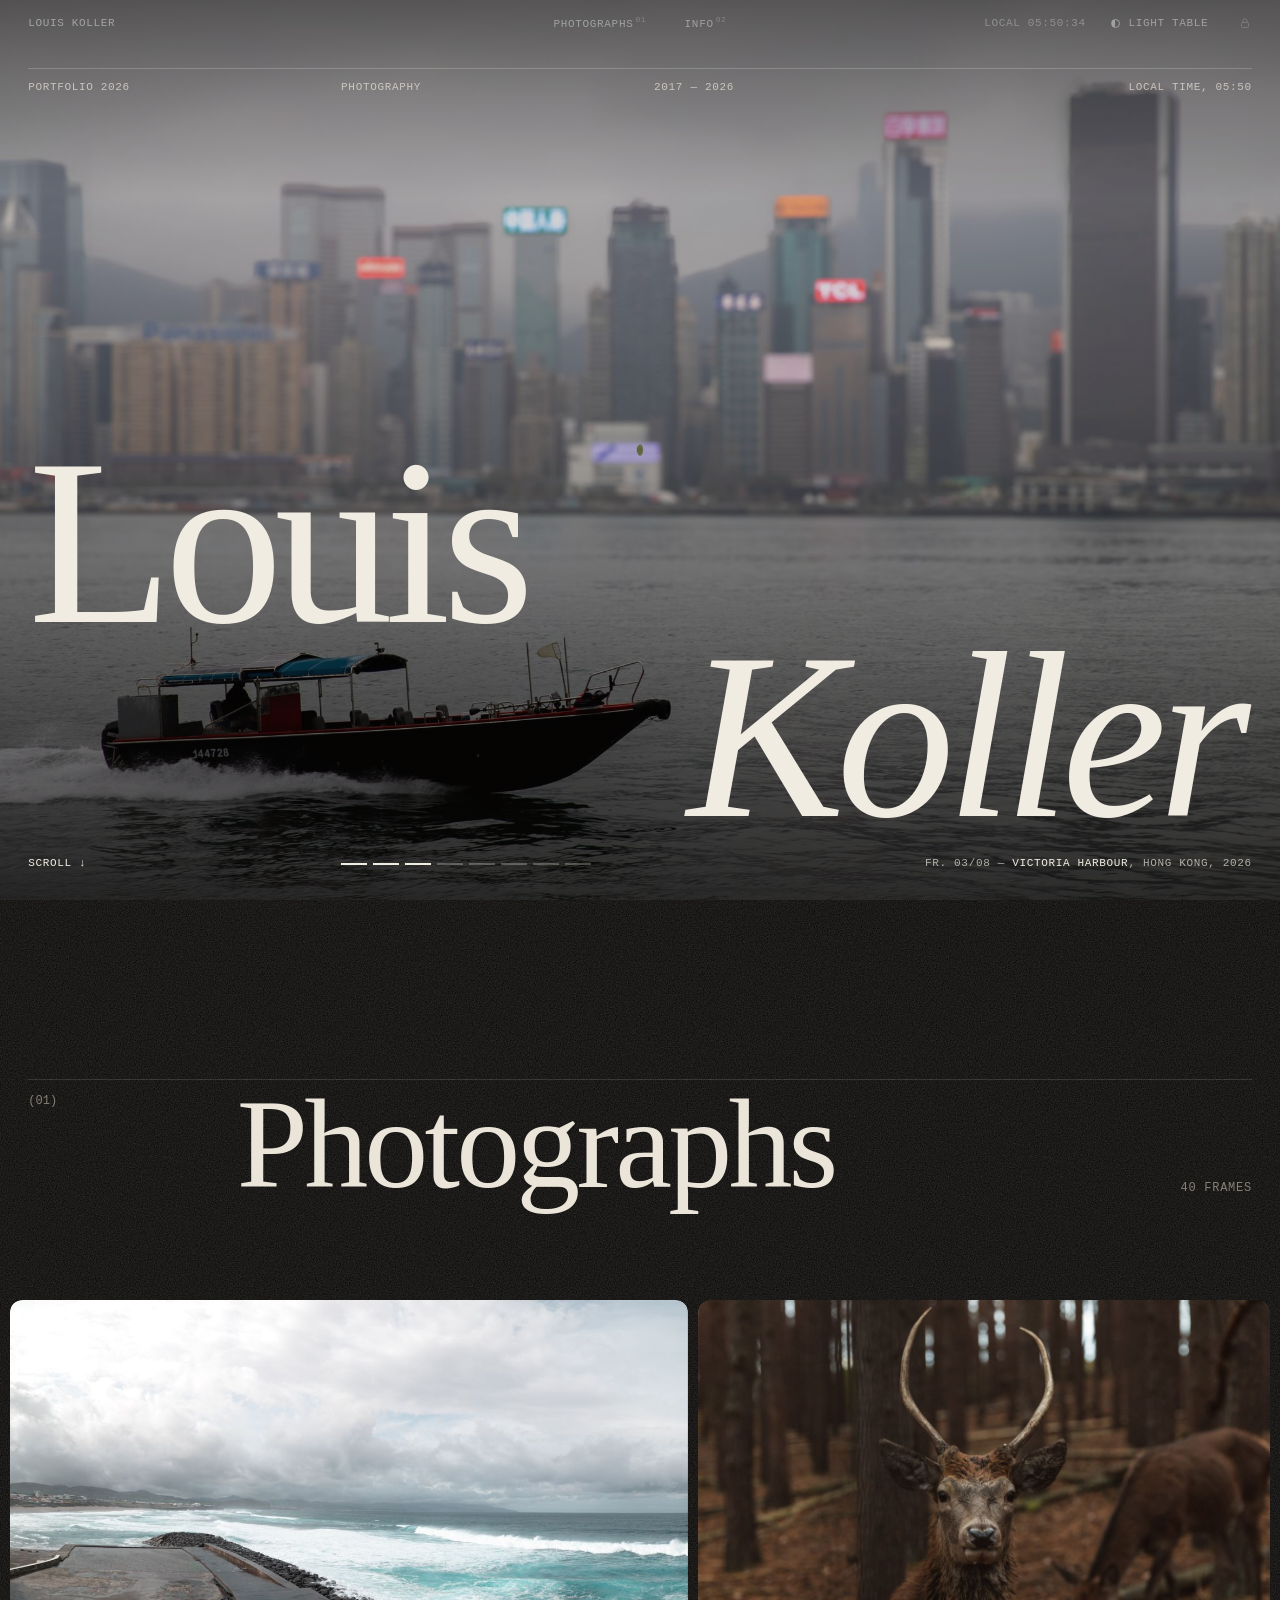
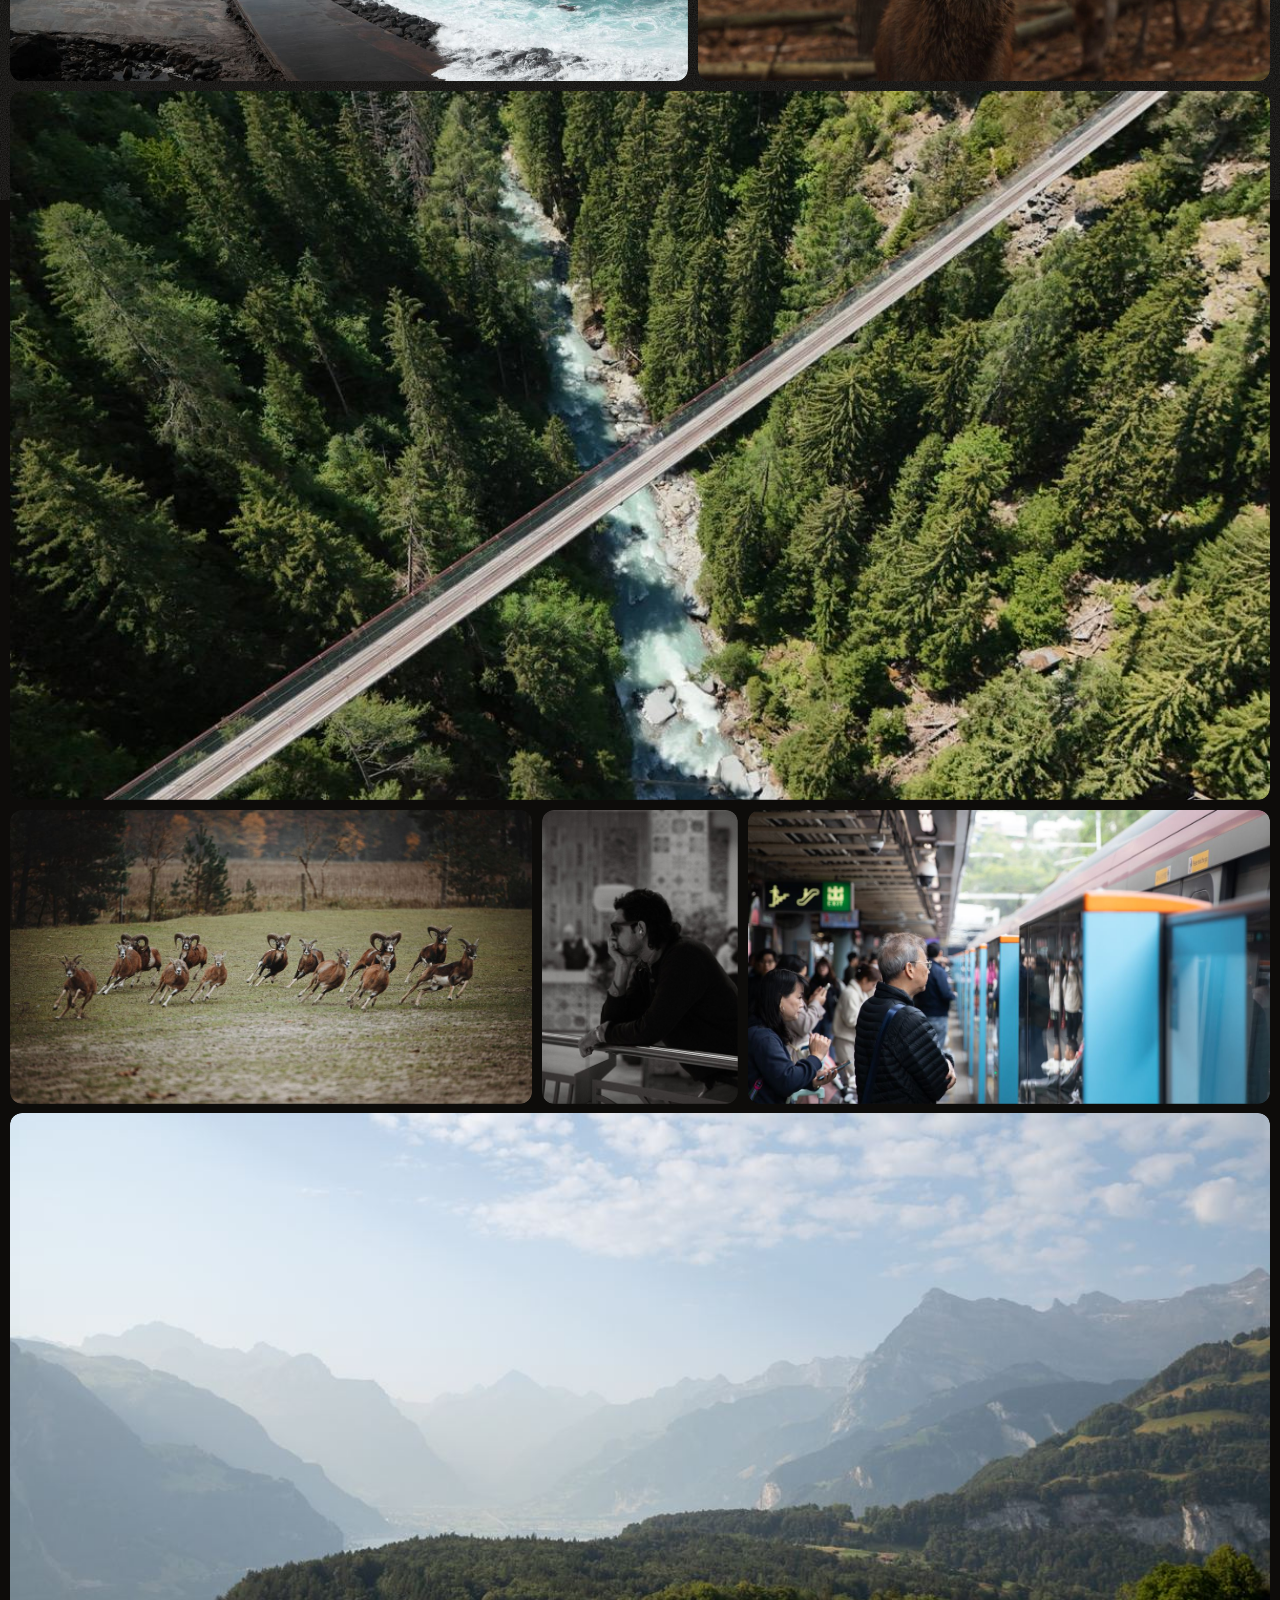
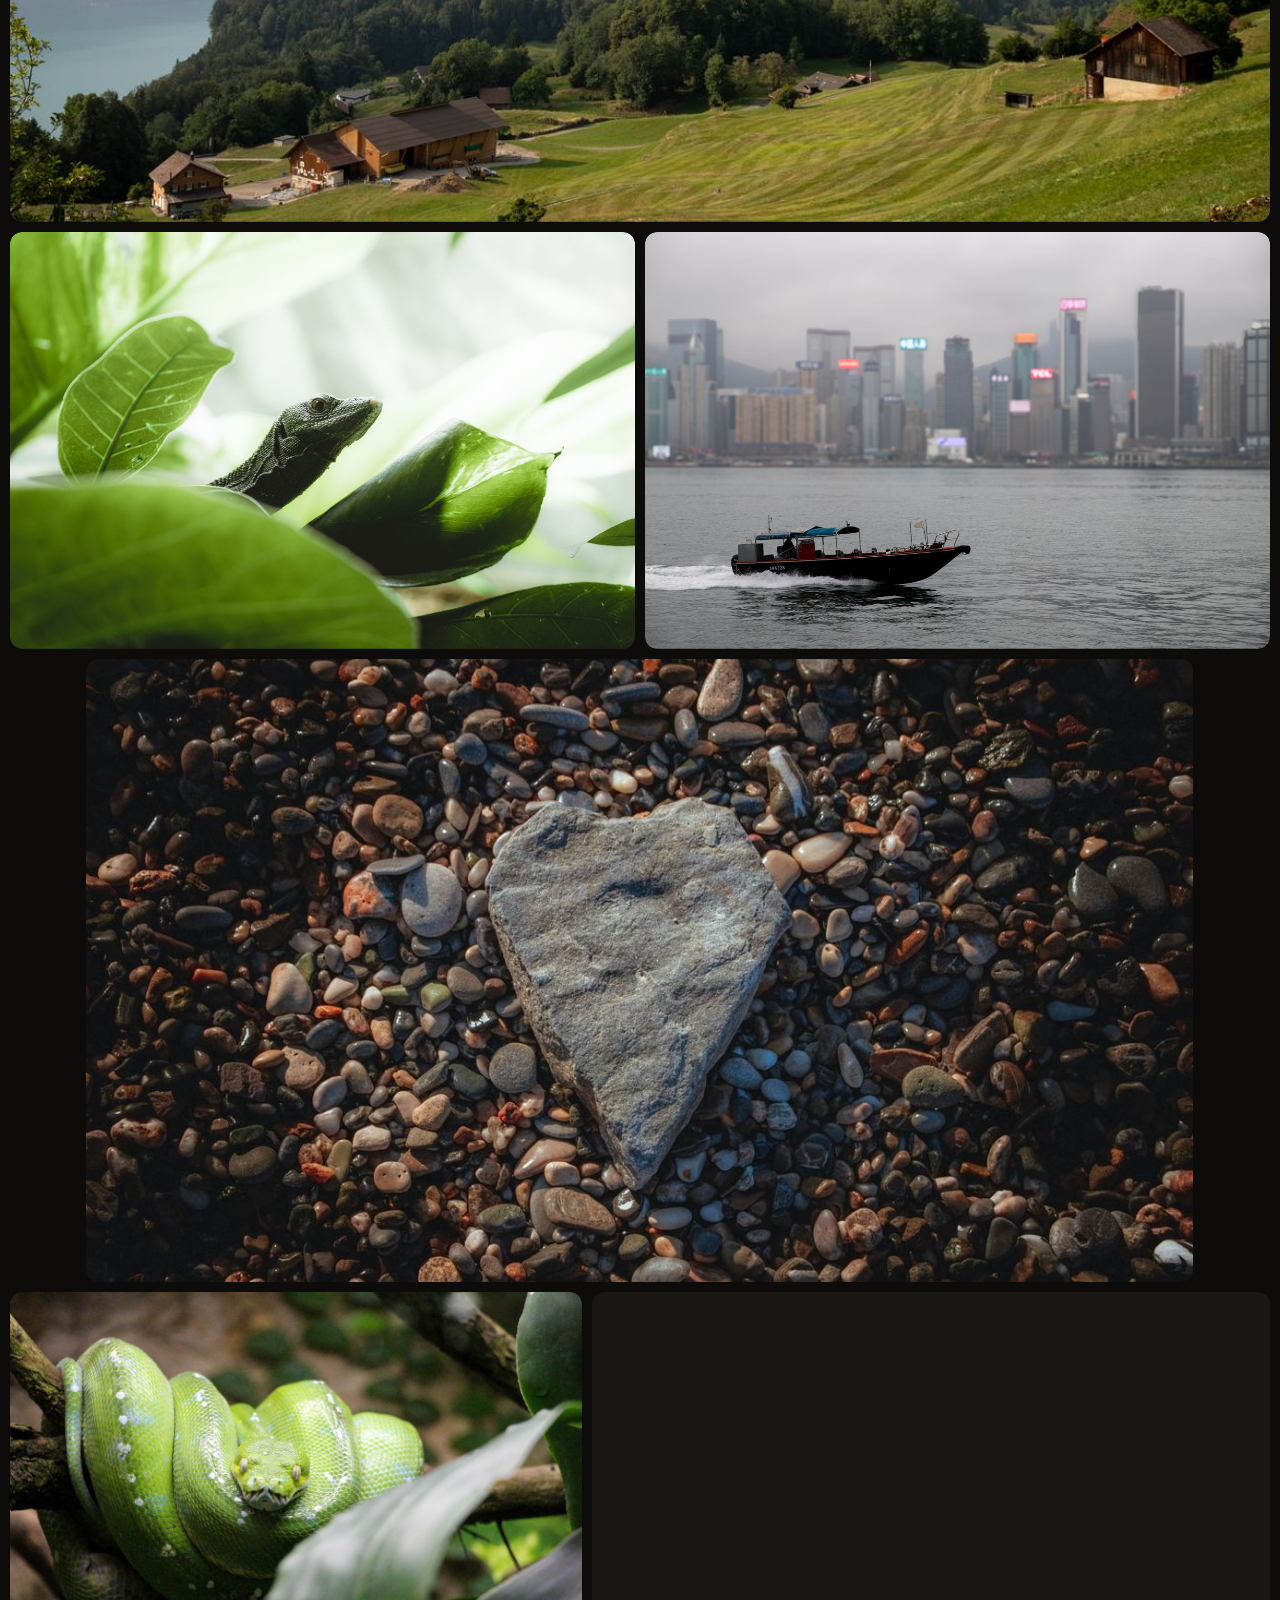
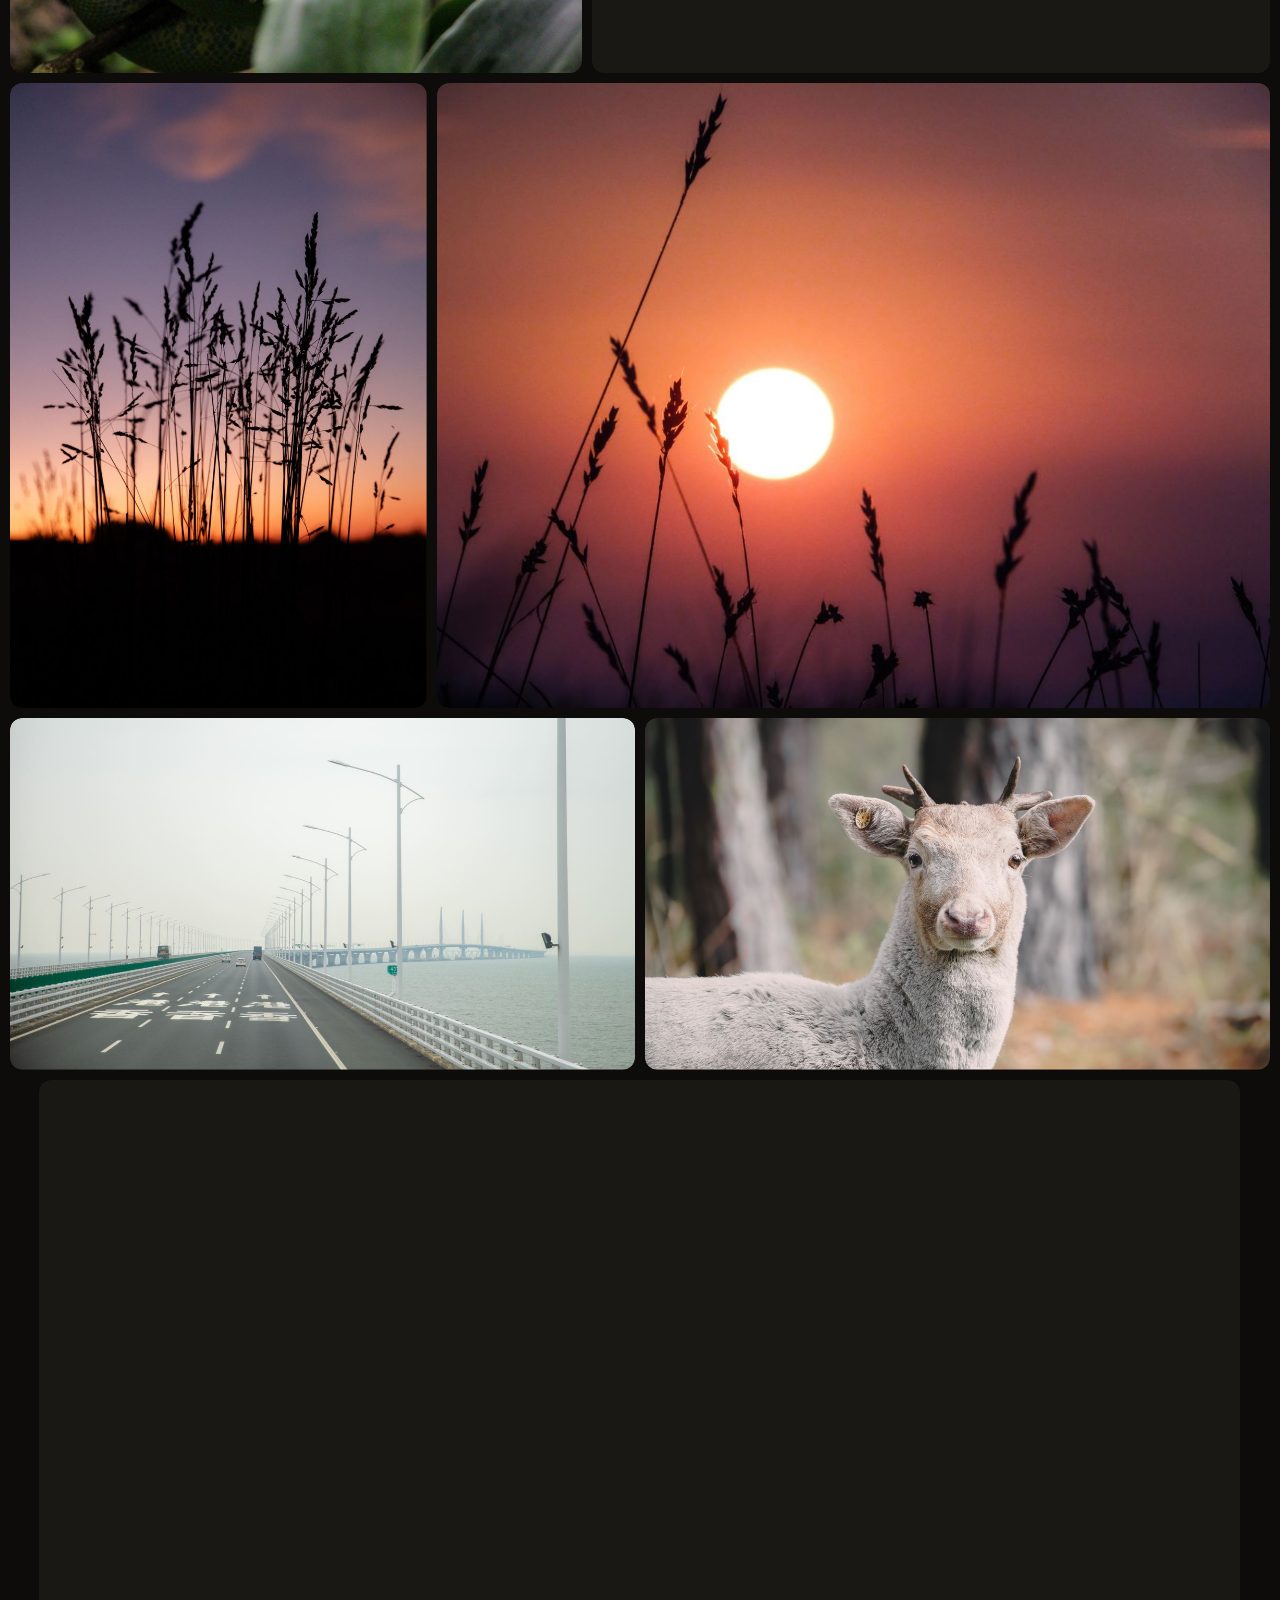
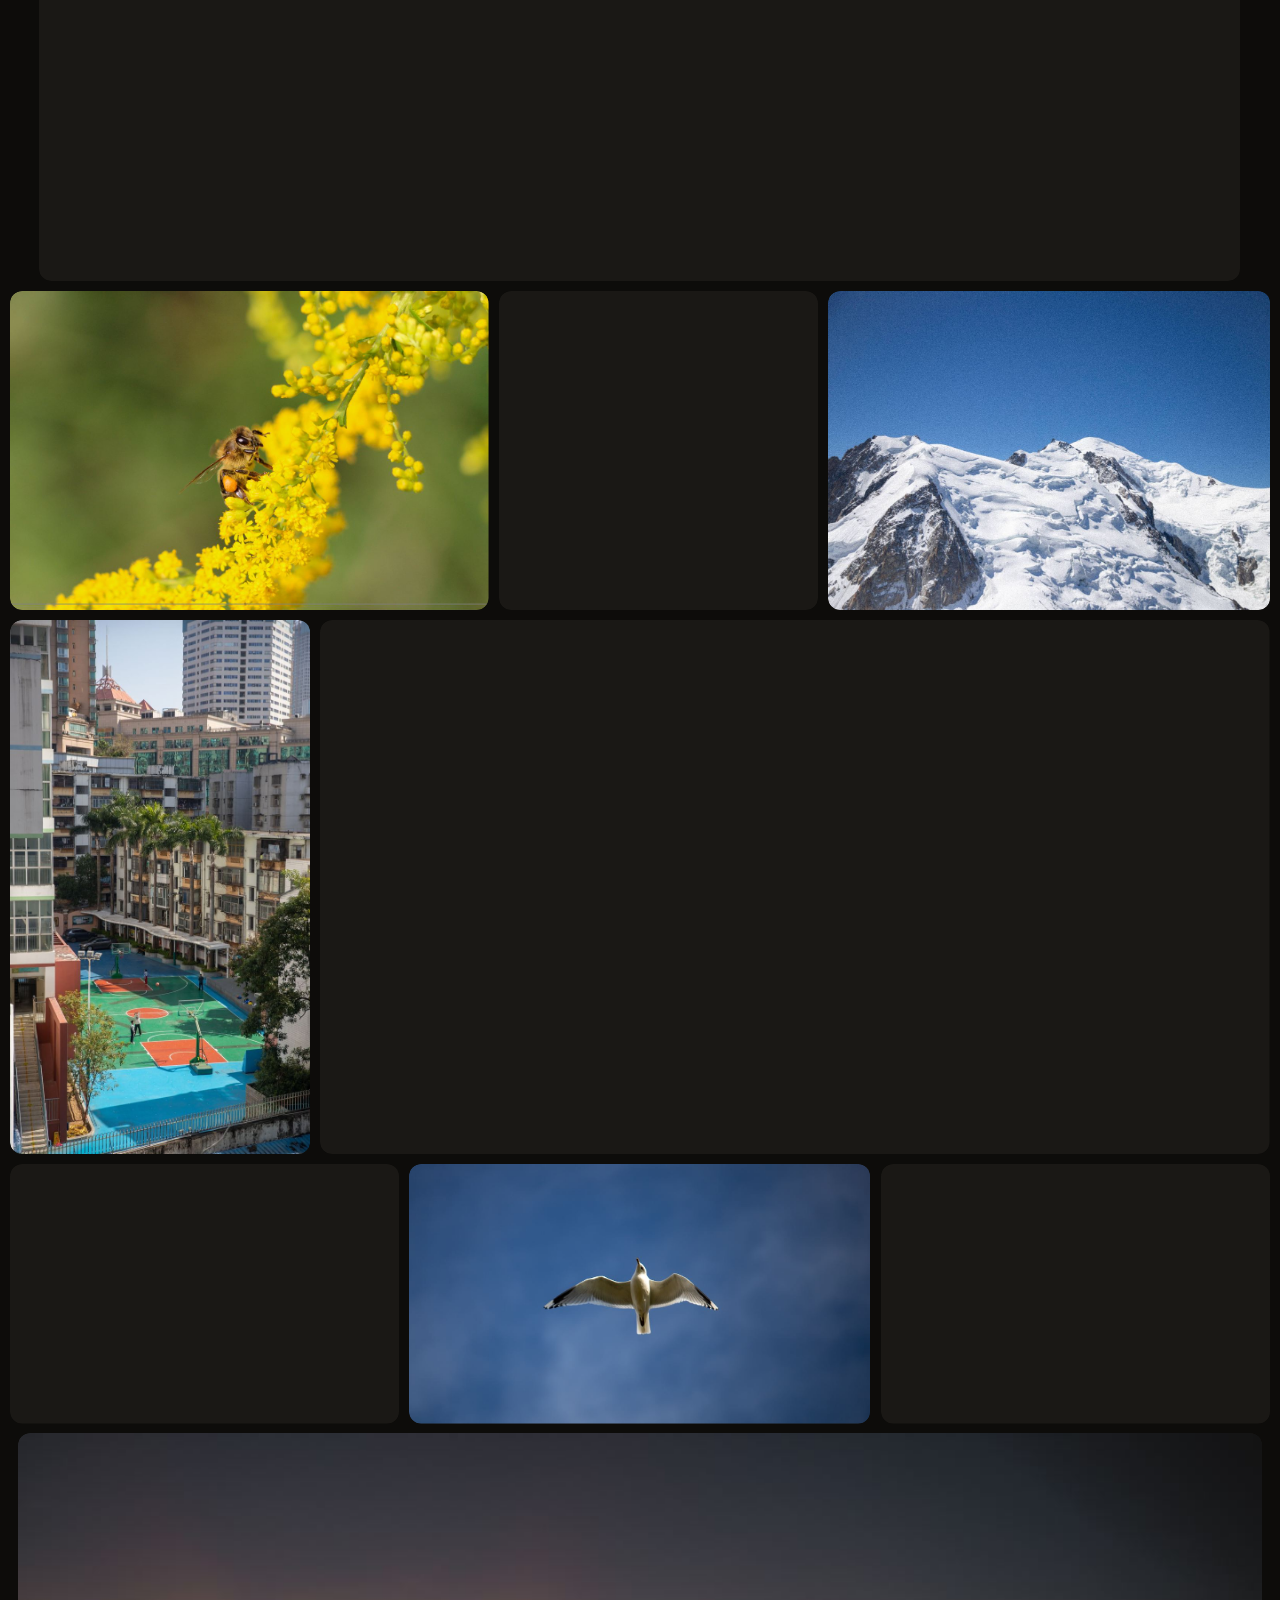
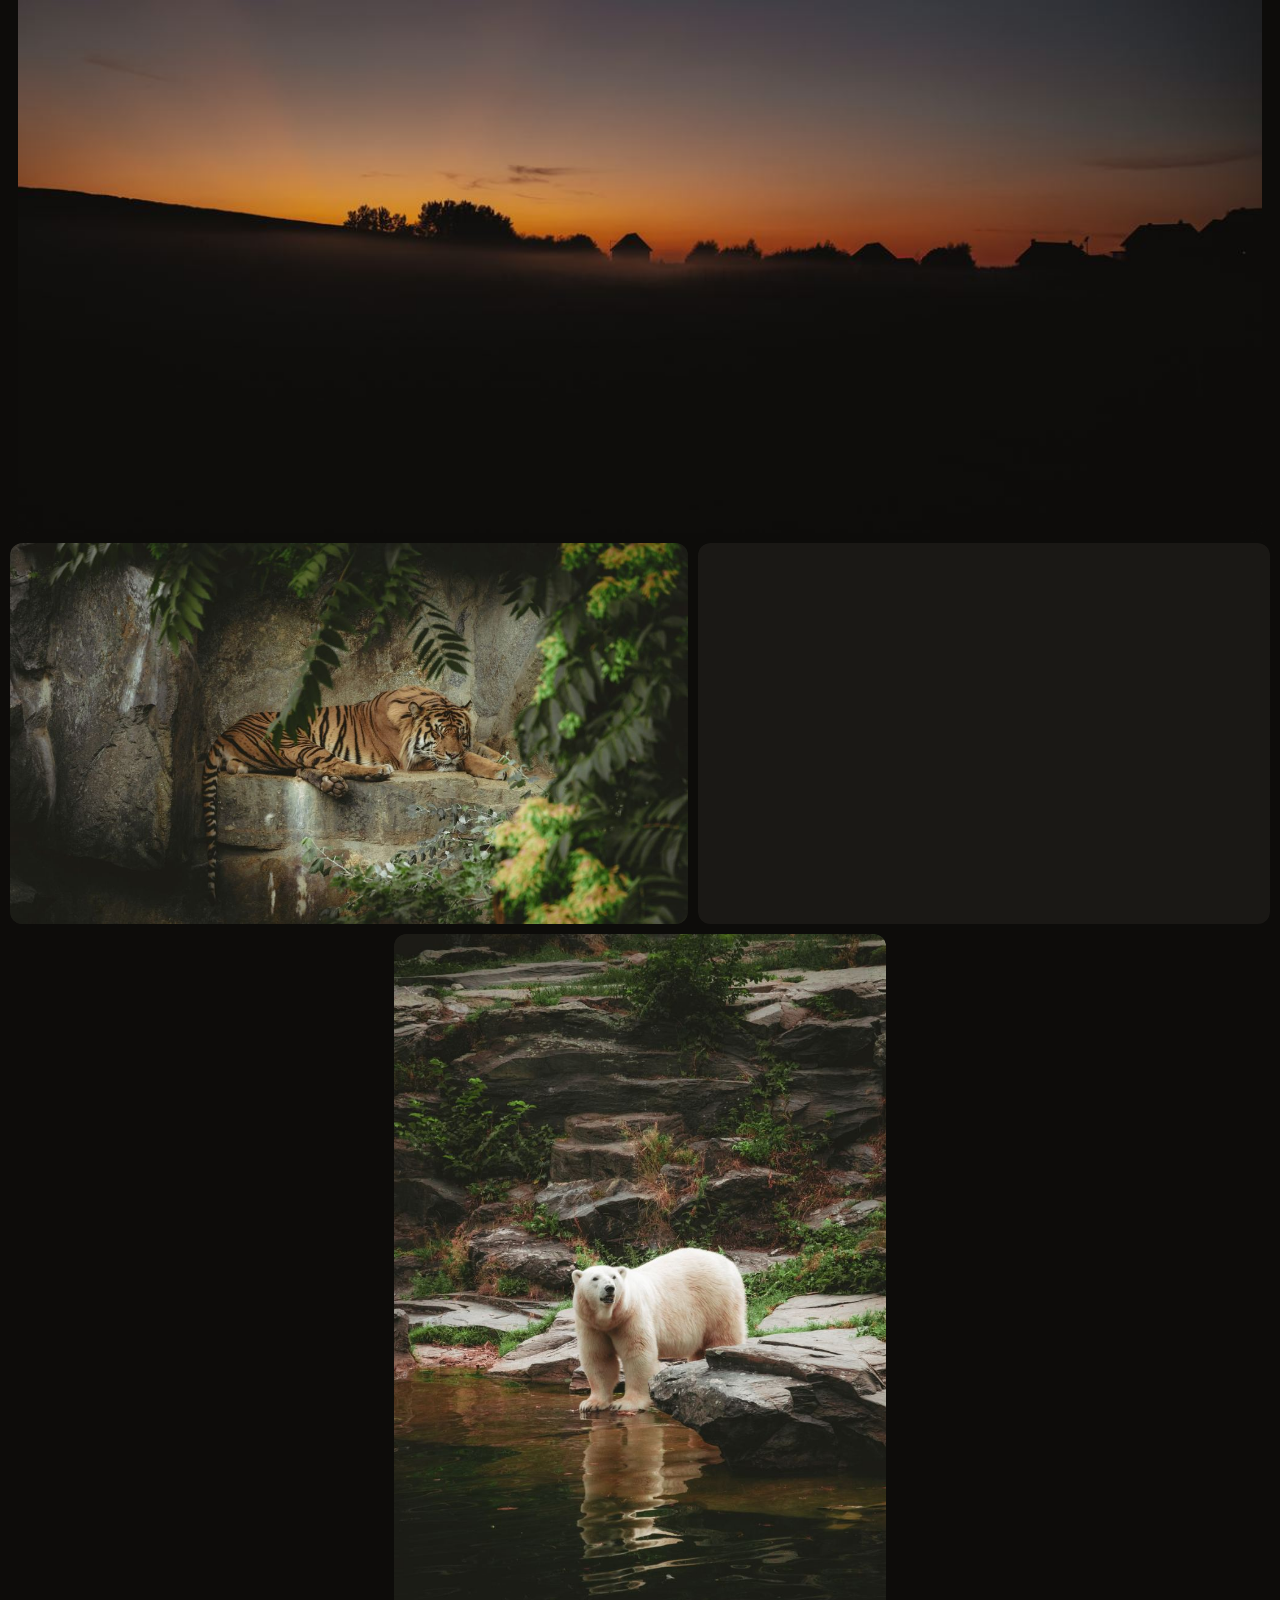
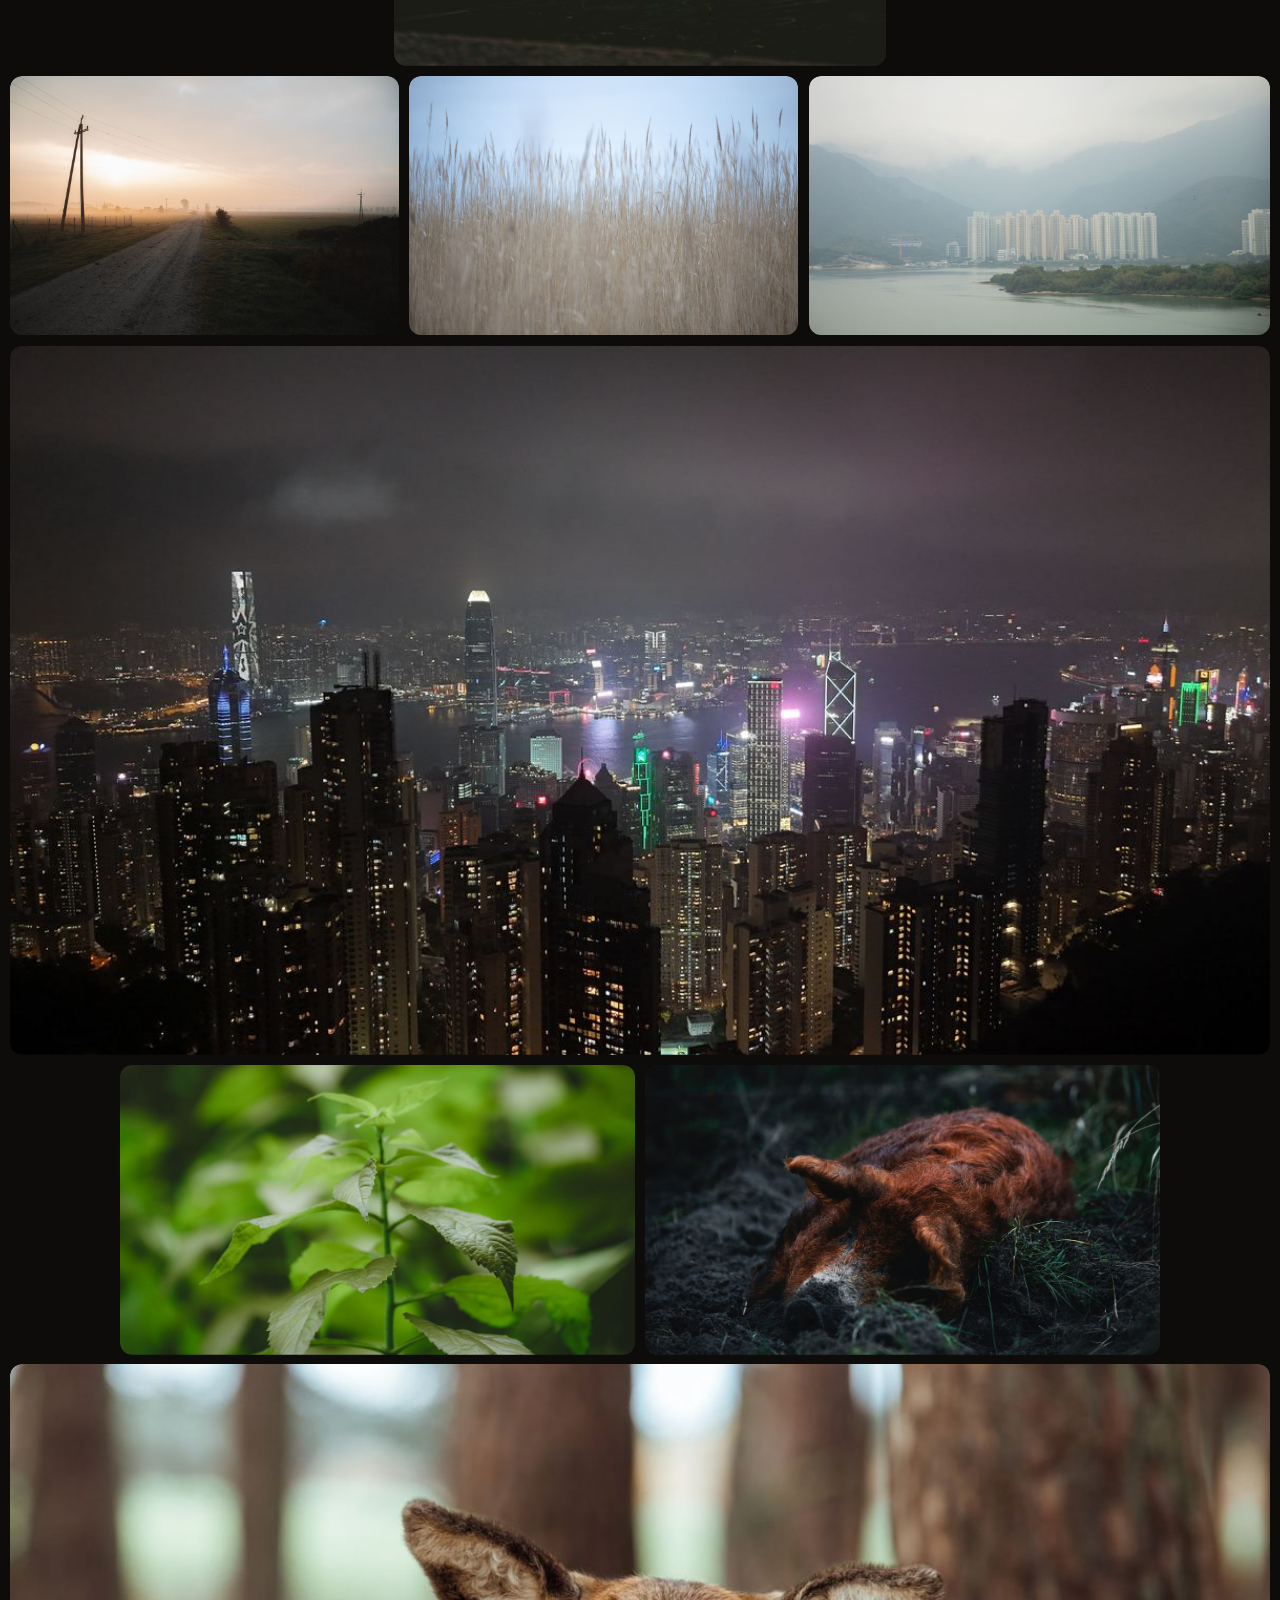
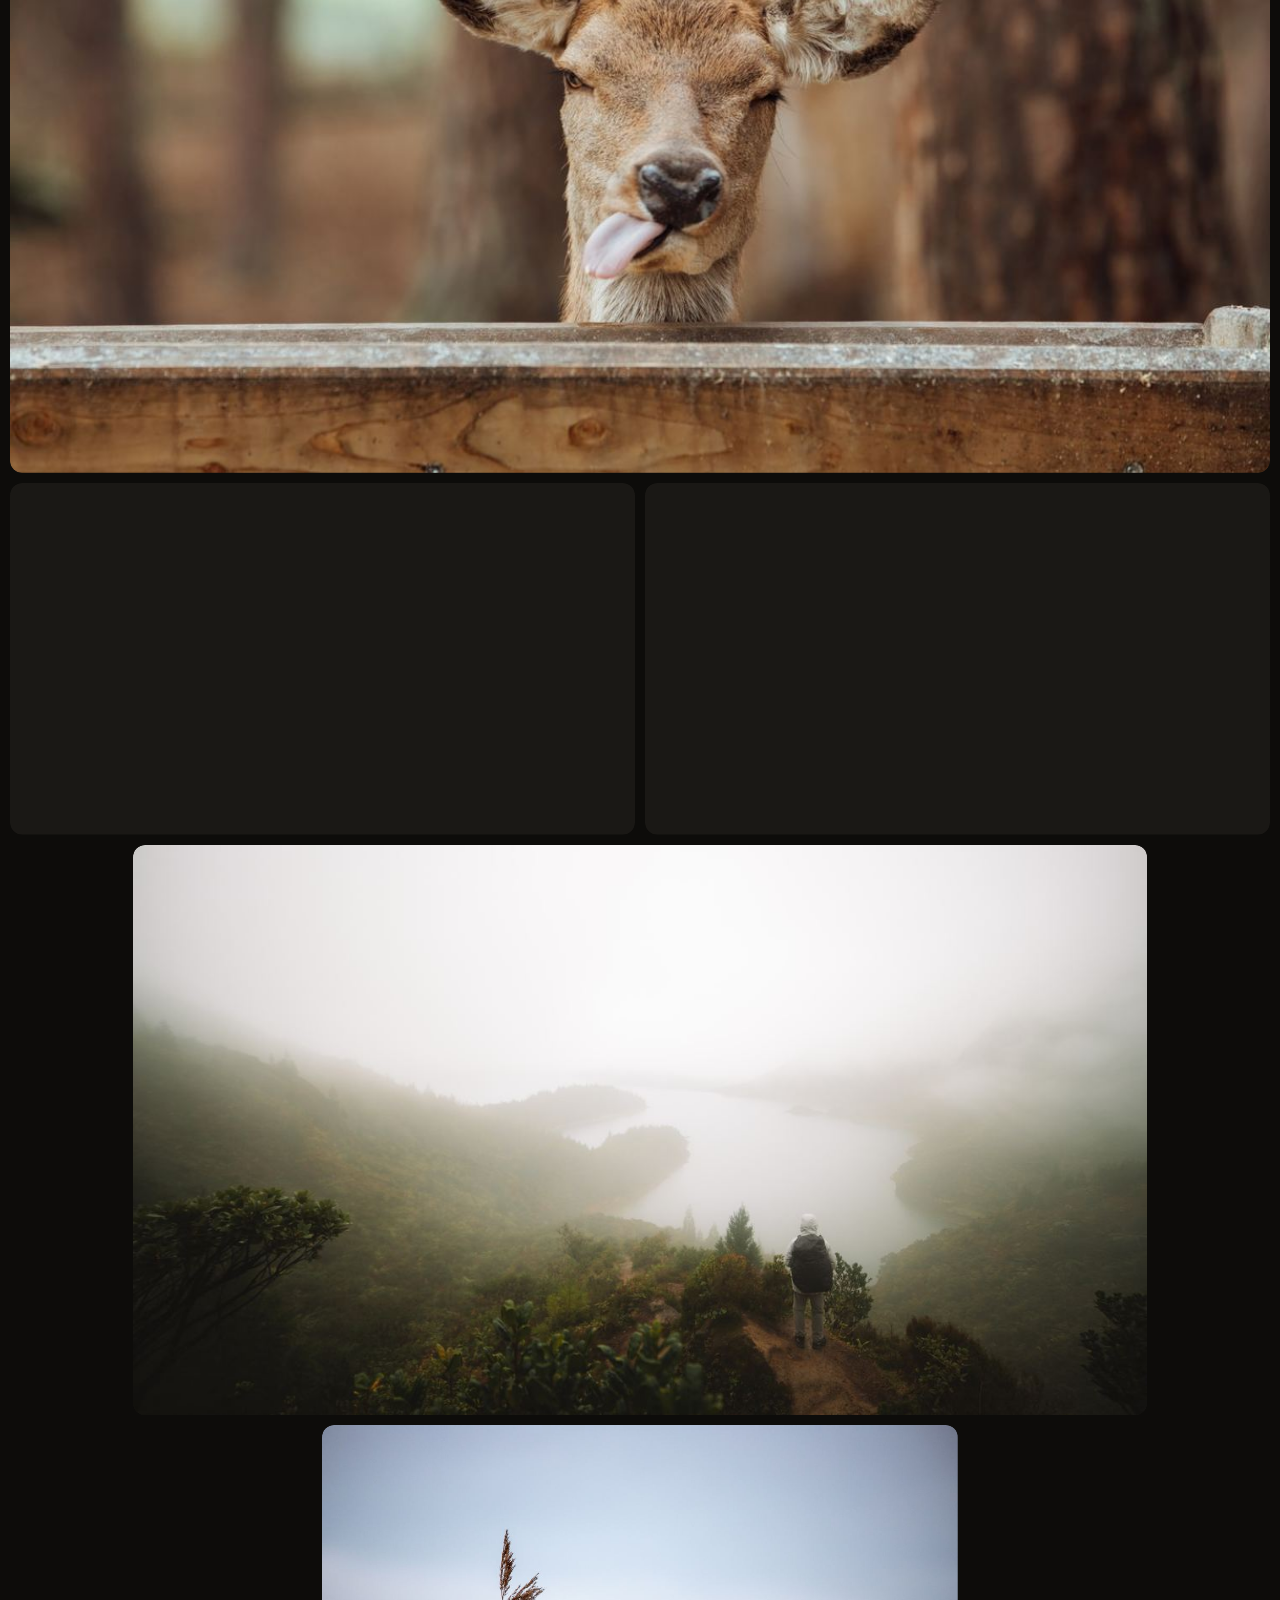
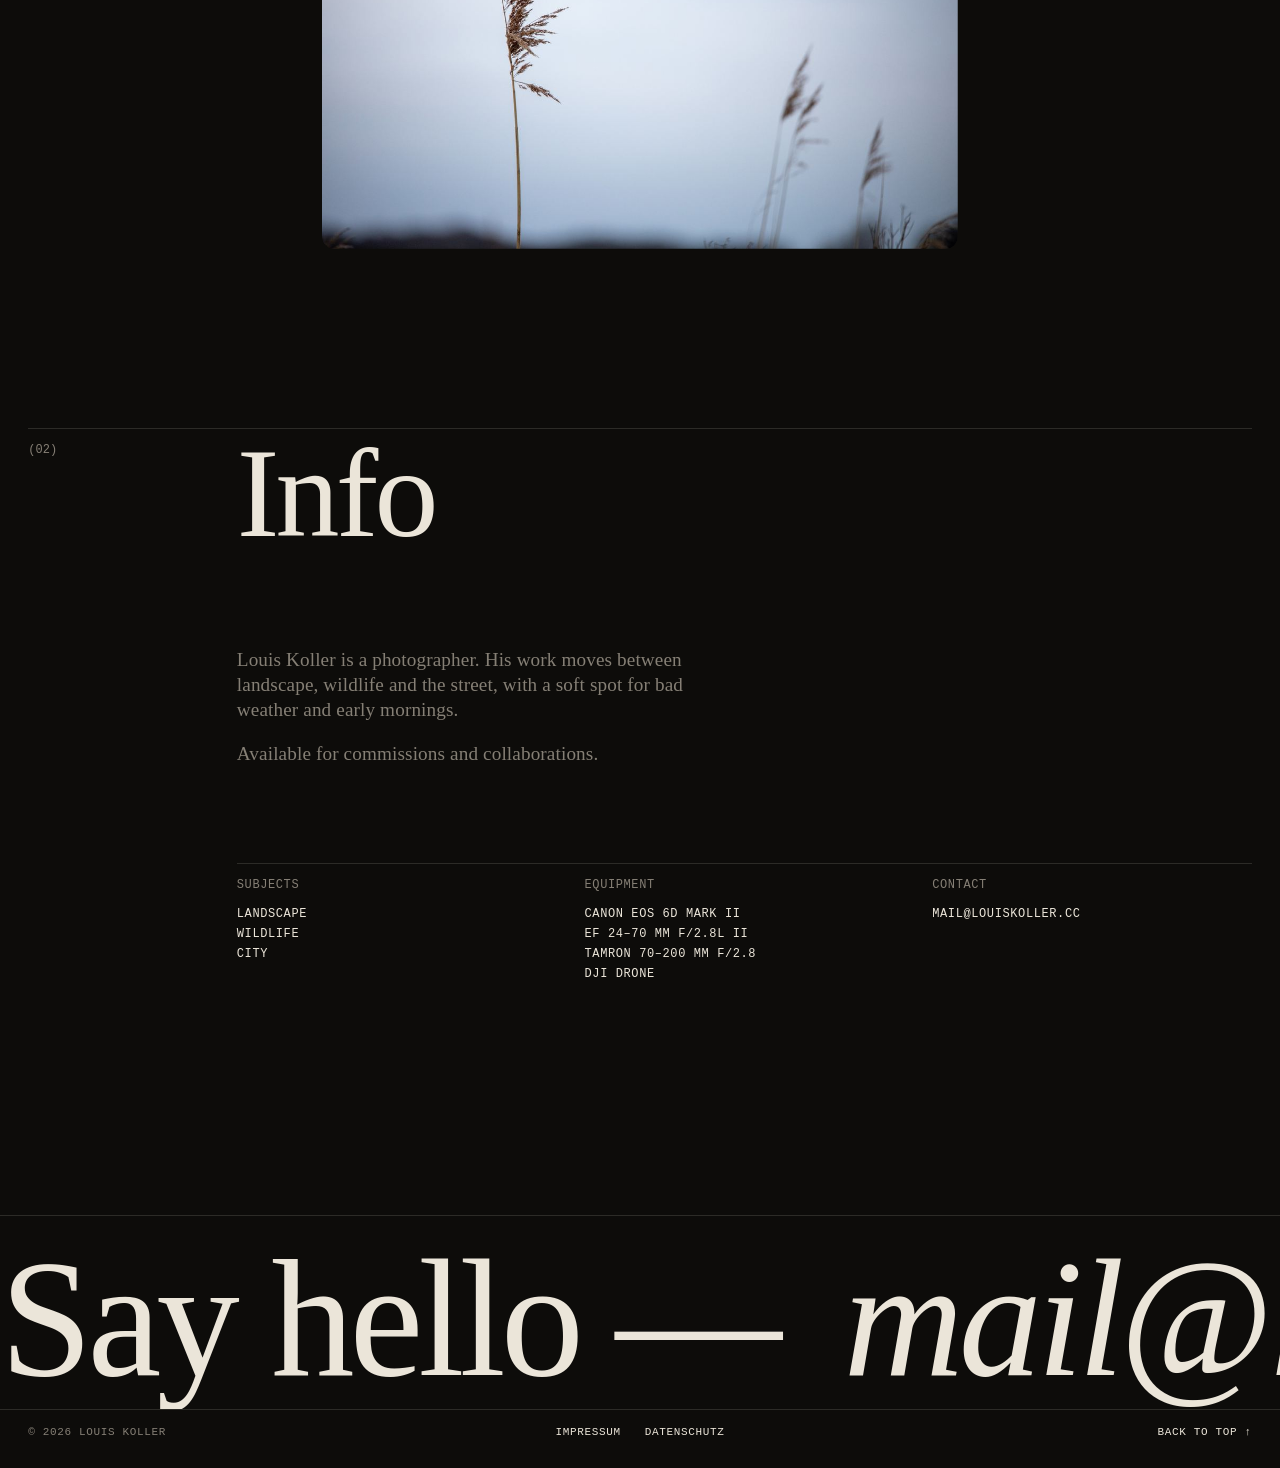
==== commit 4aade77f: "Size photos by priority and shuffle the grid Each photo gets a size (1-3) in content.js. Rows are gr" ====
--- a/index.html
+++ b/index.html
@@ -13,7 +13,7 @@
   <meta property="og:url" content="https://www.louiskoller.cc/">
   <link rel="icon" href="data:image/svg+xml,%3Csvg xmlns='http://www.w3.org/2000/svg' viewBox='0 0 32 32'%3E%3Crect width='32' height='32' fill='%230d0c0a'/%3E%3Ccircle cx='16' cy='16' r='6' fill='%23ff3b1f'/%3E%3C/svg%3E">
   <link rel="stylesheet" href="assets/css/fonts.css?v=1">
-  <link rel="stylesheet" href="assets/css/style.css?v=8">
+  <link rel="stylesheet" href="assets/css/style.css?v=9">
   <script>
     try { var t = localStorage.getItem("lk-theme"); if (t) document.documentElement.dataset.theme = t; } catch (e) {}
     document.documentElement.classList.add("js");
@@ -178,9 +178,9 @@
 
   <noscript><p class="noscript">This portfolio needs JavaScript to show the pictures.</p></noscript>
 
-  <script src="assets/js/content.js?v=5"></script>
+  <script src="assets/js/content.js?v=6"></script>
   <script src="assets/js/warp.js?v=3"></script>
-  <script src="assets/js/main.js?v=8"></script>
+  <script src="assets/js/main.js?v=9"></script>
   <script src="assets/js/lock.js?v=1"></script>
 </body>
 </html>
--- a/assets/css/style.css
+++ b/assets/css/style.css
@@ -130,7 +130,6 @@
   letter-spacing: 0.06em;
   font-size: 11px;
 }
-.nav.is-on-photo { mix-blend-mode: normal; color: #f1ece2; }
 .nav__links { display: flex; gap: clamp(14px, 3vw, 44px); }
 .nav__links a, .nav__name { position: relative; }
 .nav sup { font-size: 0.72em; margin-left: 2px; opacity: 0.6; }
@@ -205,7 +204,7 @@
 .hero__shade {
   position: absolute; inset: 0; z-index: 3;
   background:
-    linear-gradient(180deg, rgba(8, 7, 6, 0.62) 0%, rgba(8, 7, 6, 0.2) 12%, rgba(8, 7, 6, 0) 24%),
+    linear-gradient(180deg, rgba(8, 7, 6, 0.55) 0%, rgba(8, 7, 6, 0) 22%),
     linear-gradient(0deg, rgba(8, 7, 6, 0.7) 0%, rgba(8, 7, 6, 0.15) 45%, rgba(8, 7, 6, 0.05) 70%),
     rgba(8, 7, 6, var(--dim, 0.12));
 }
@@ -348,6 +347,7 @@
   position: relative;
   transition: opacity 0.6s var(--ease);
 }
+.ph:only-child { flex-grow: 1; } /* a lone portrait (ratio < 1) would not fill its row */
 .ph__btn { display: block; width: 100%; text-align: left; cursor: pointer; }
 .ph__frame {
   position: relative;
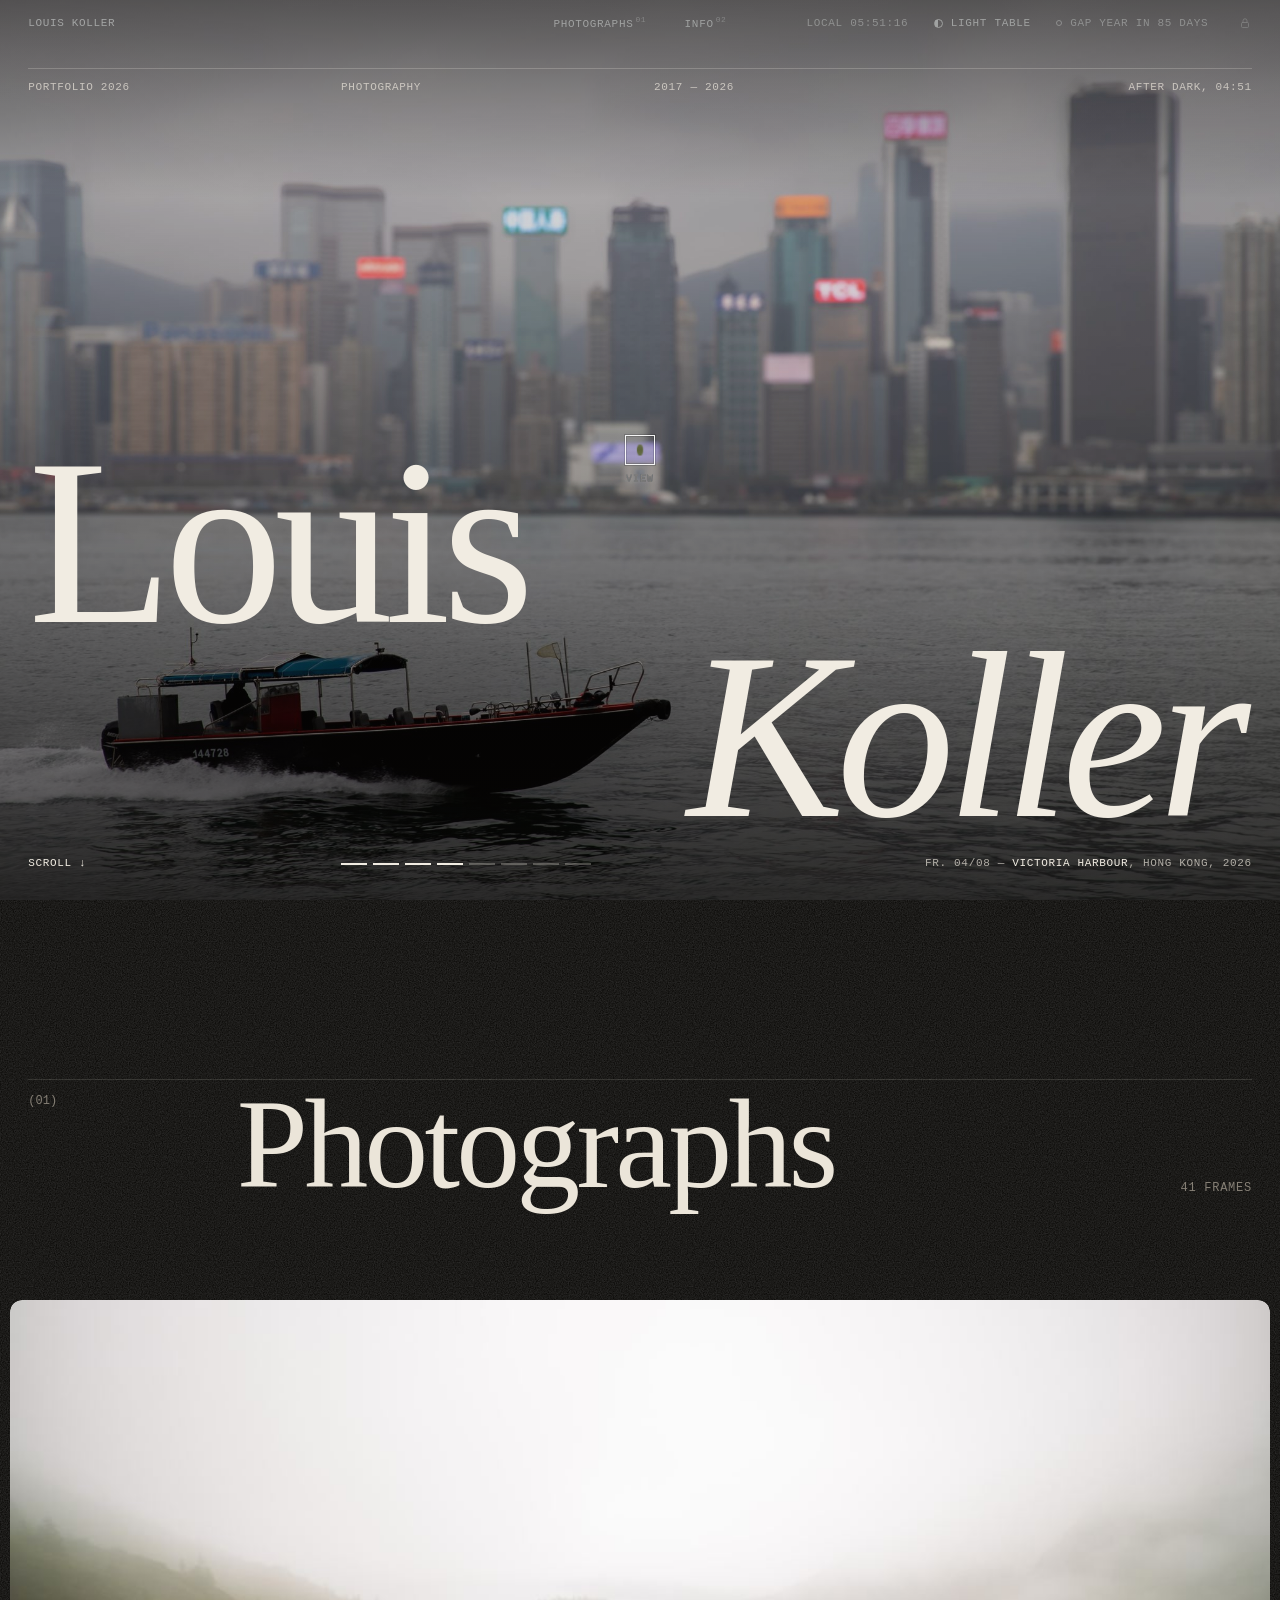
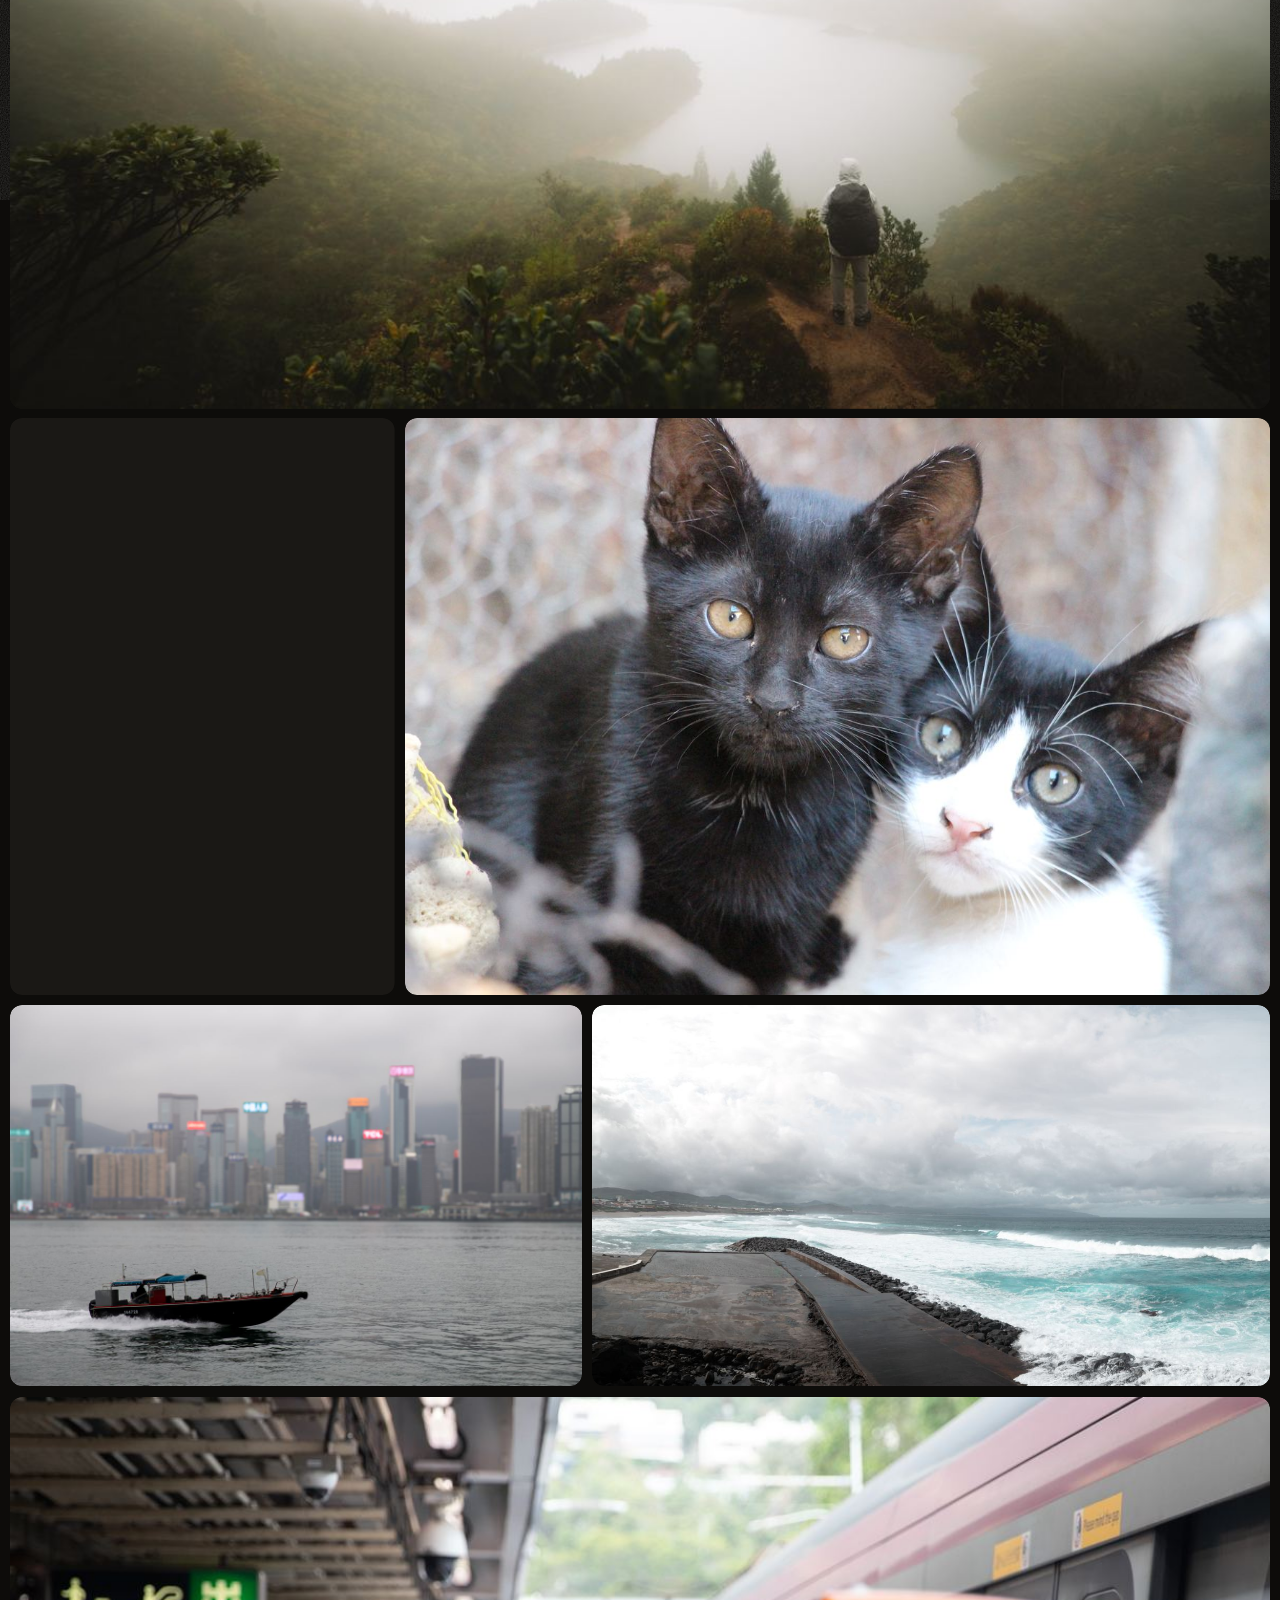
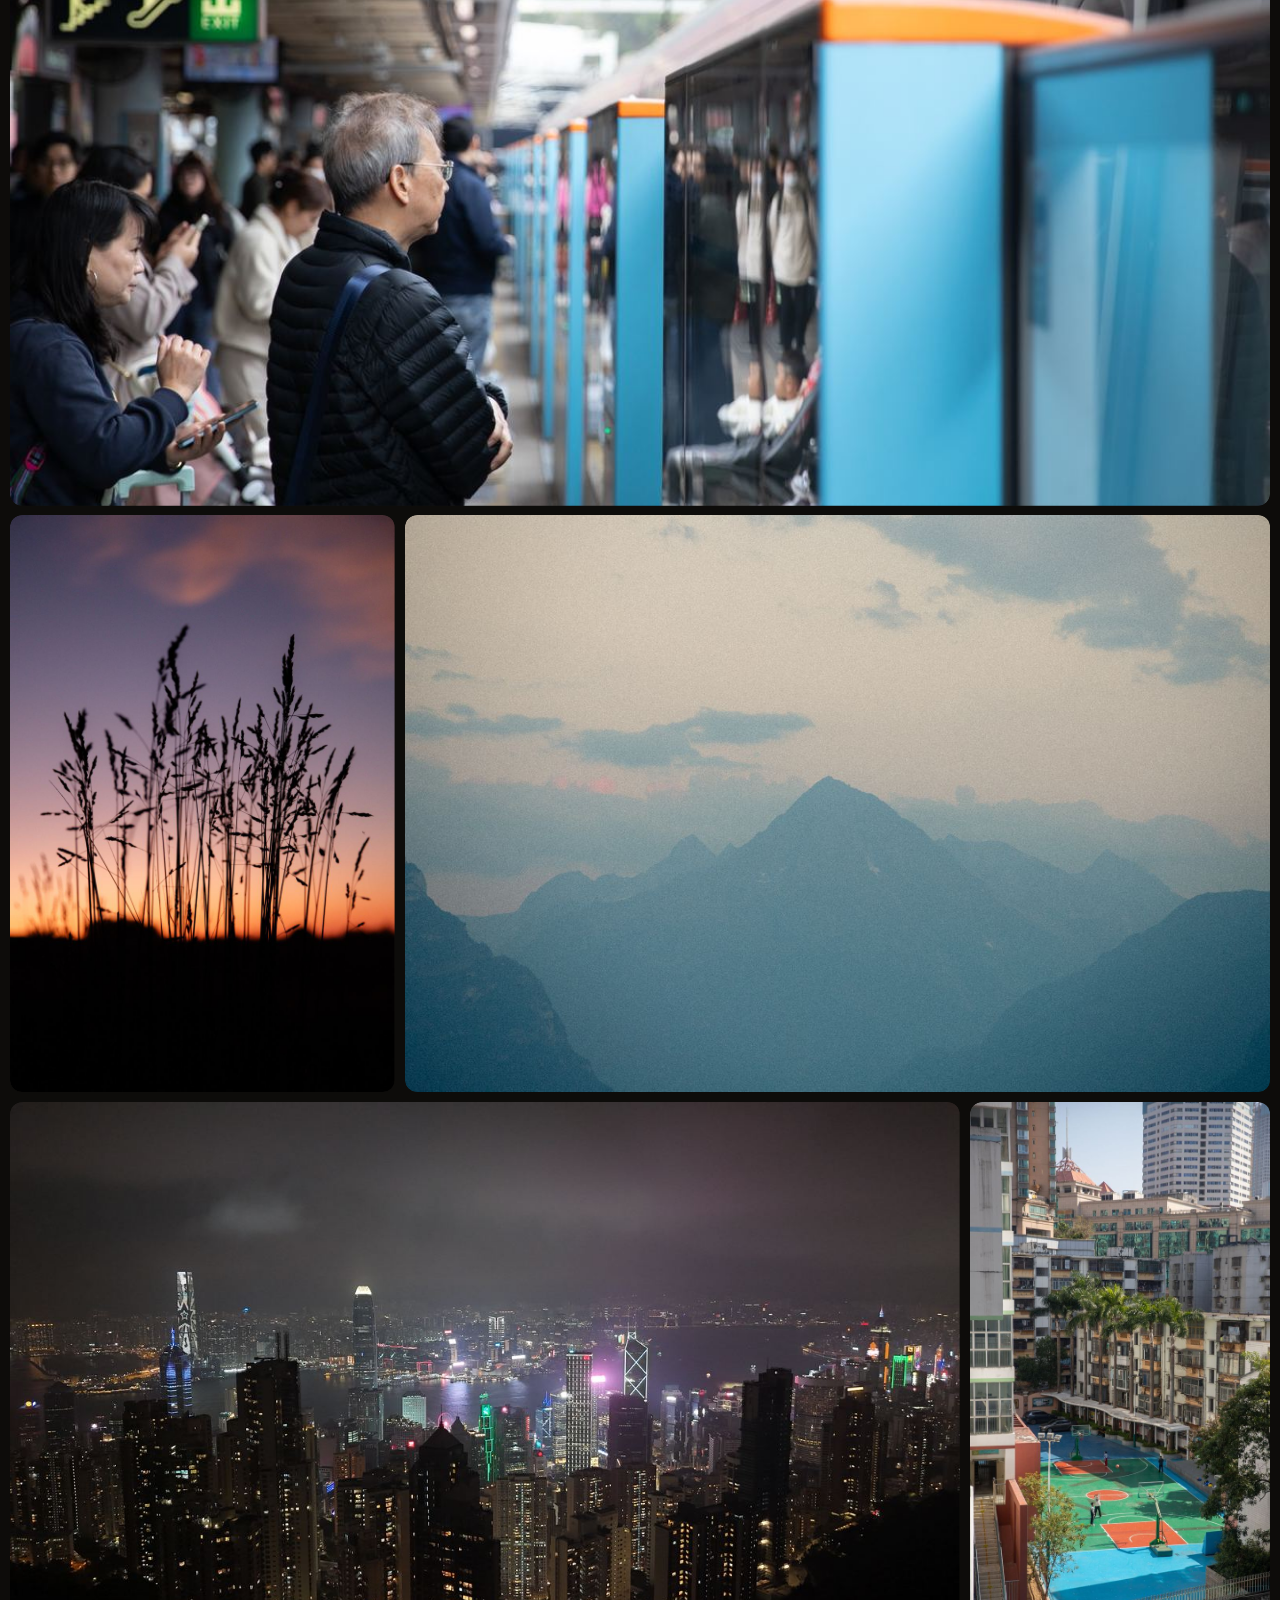
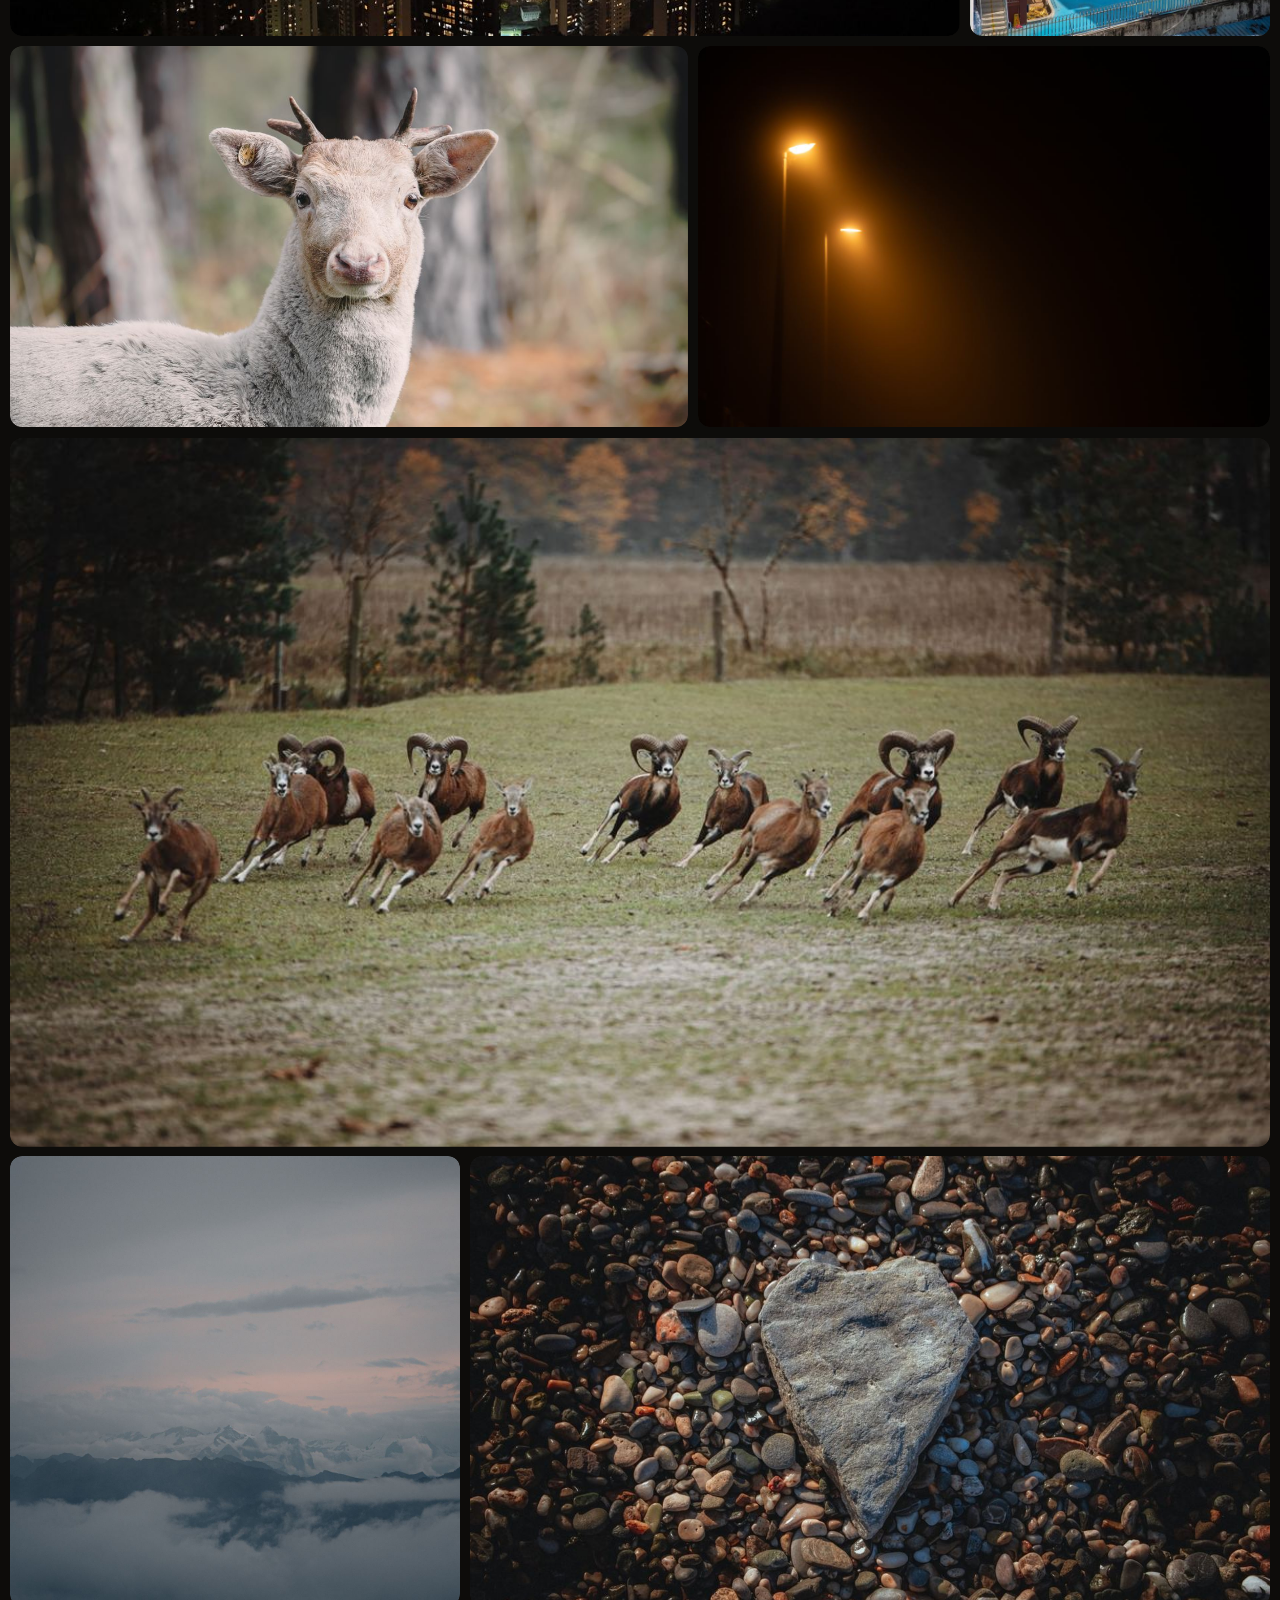
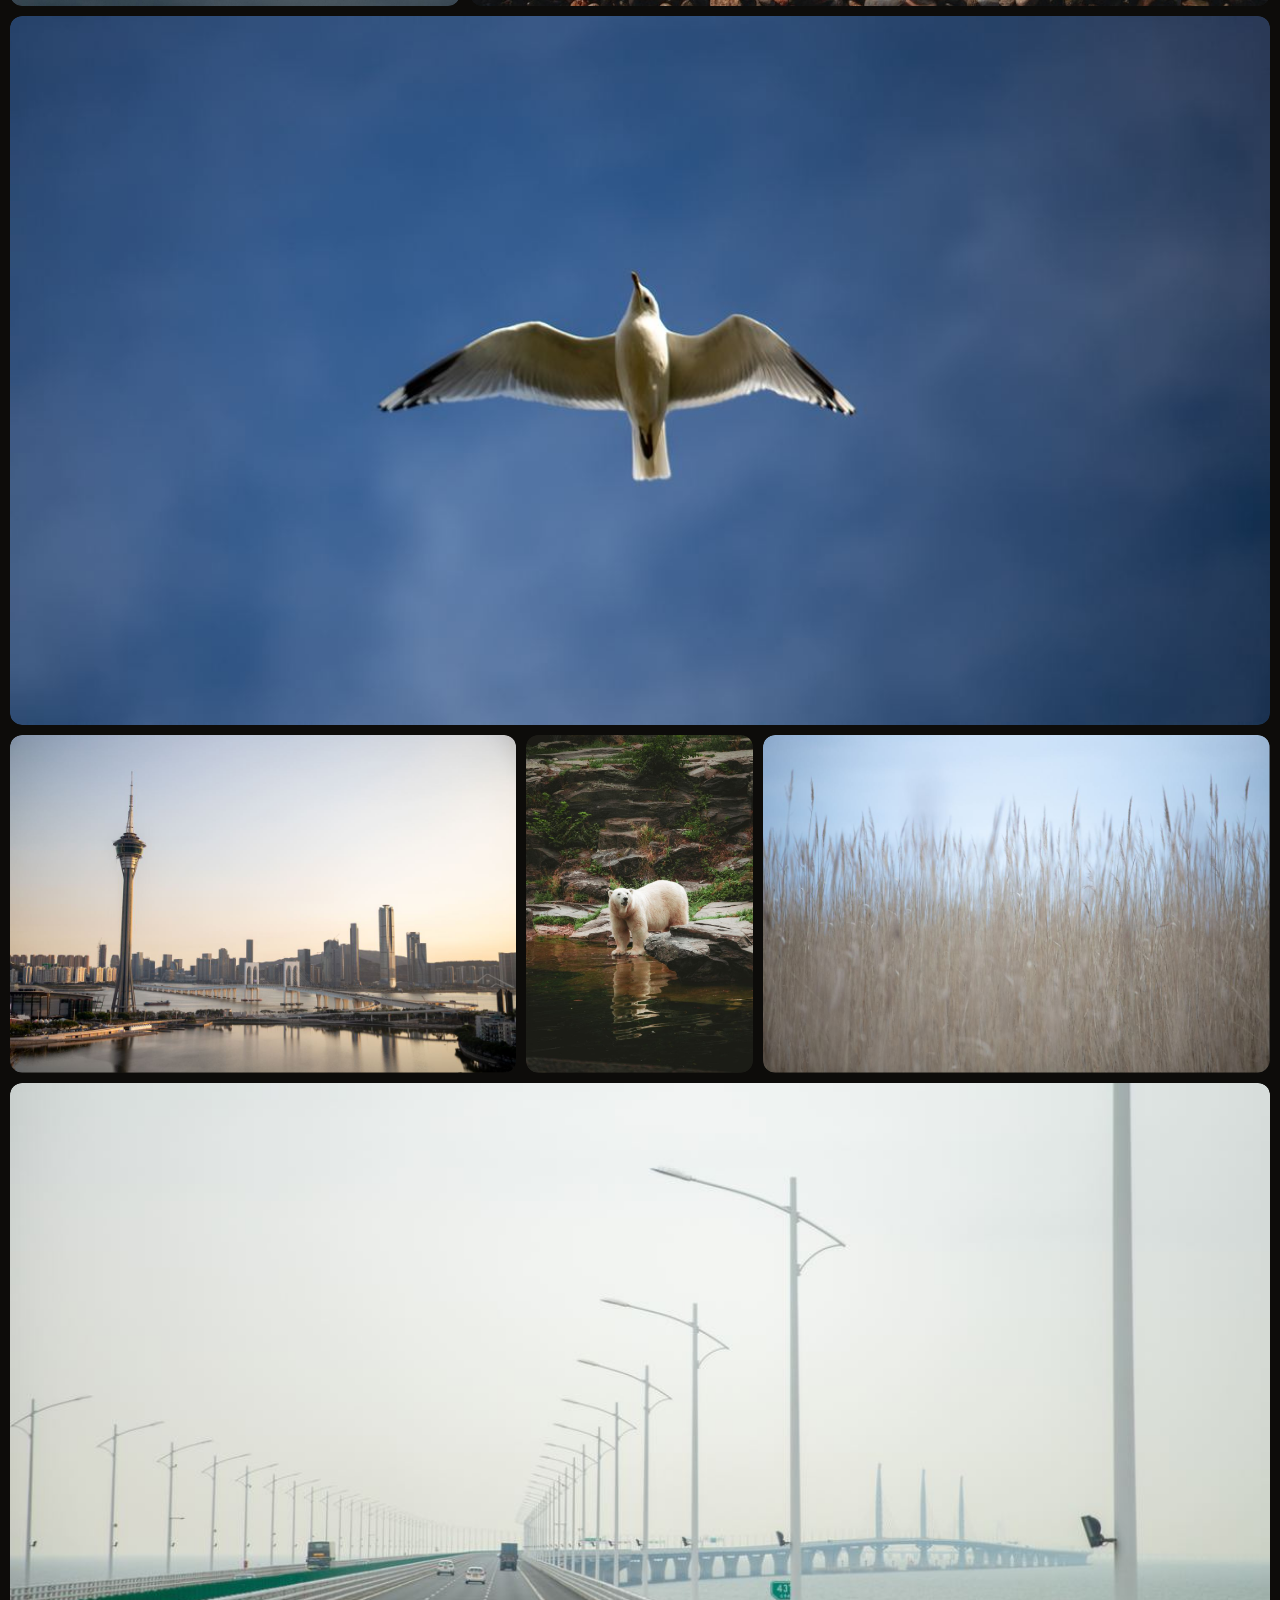
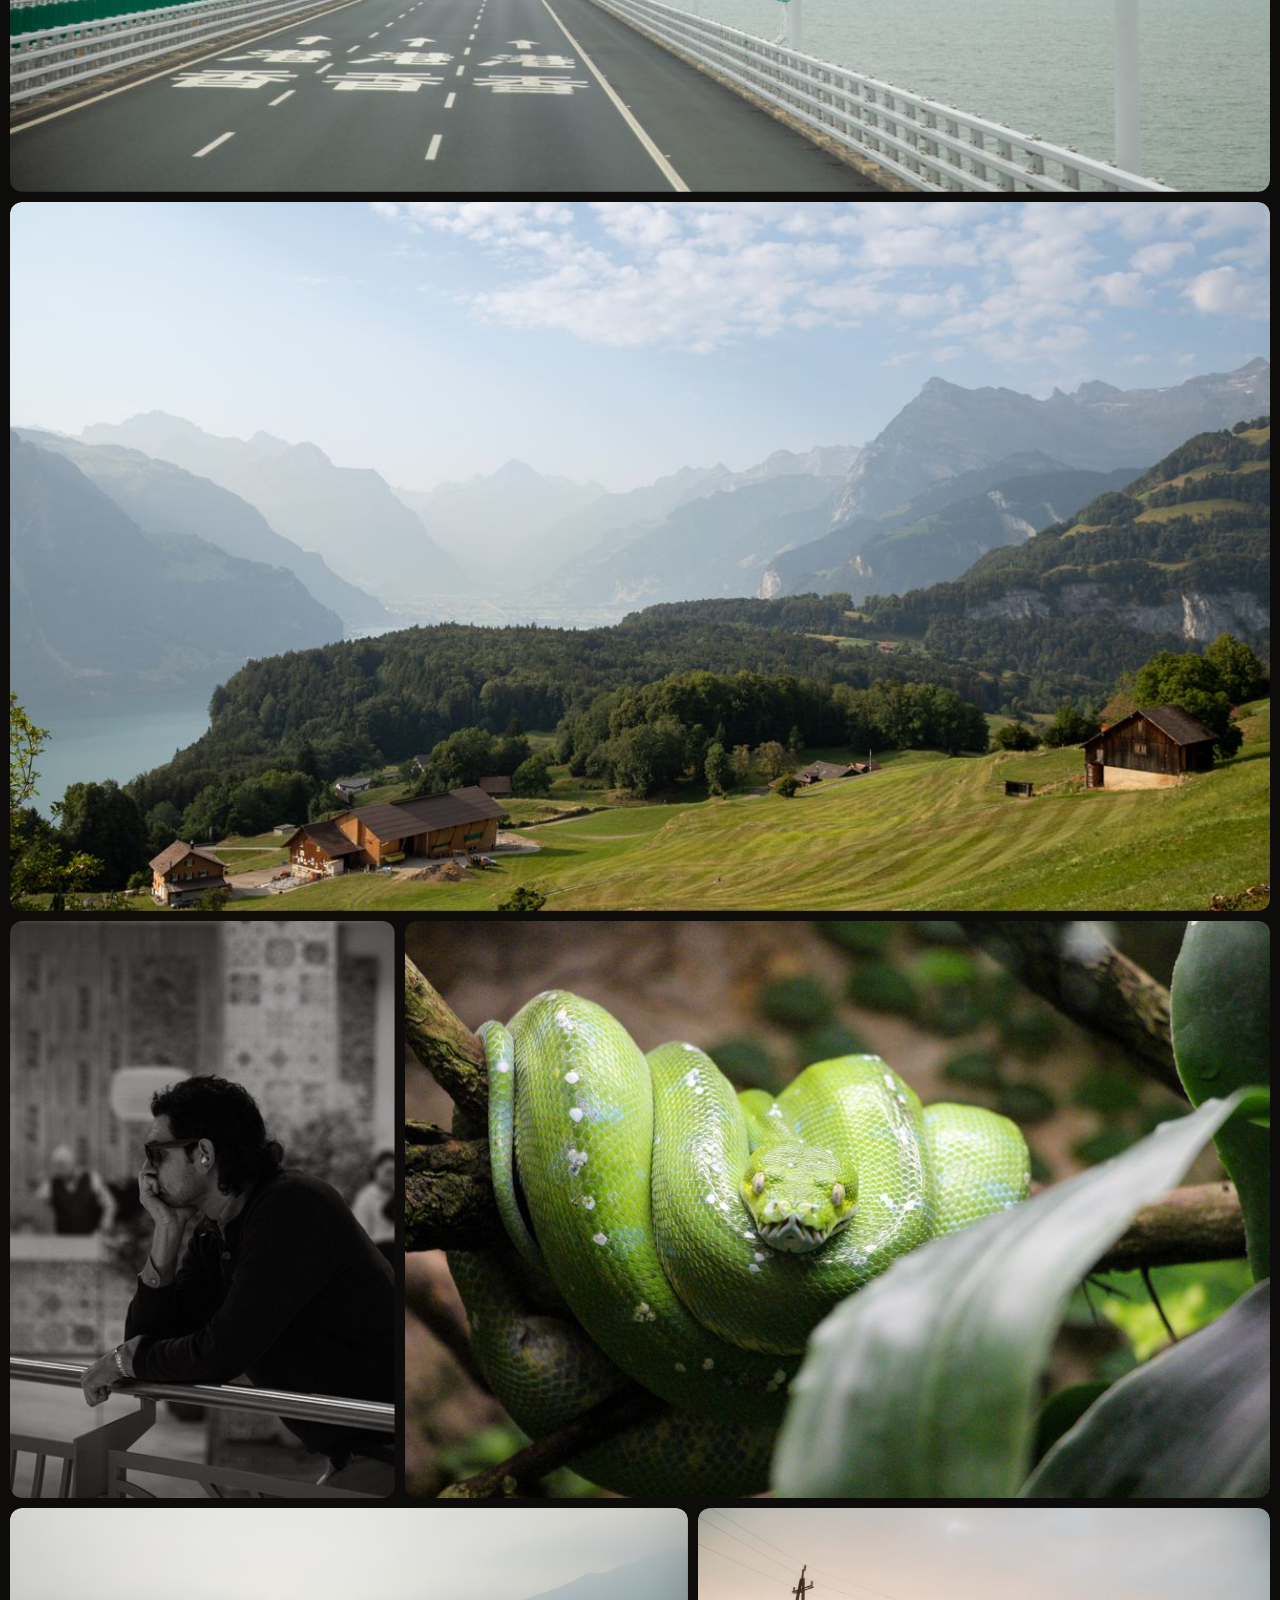
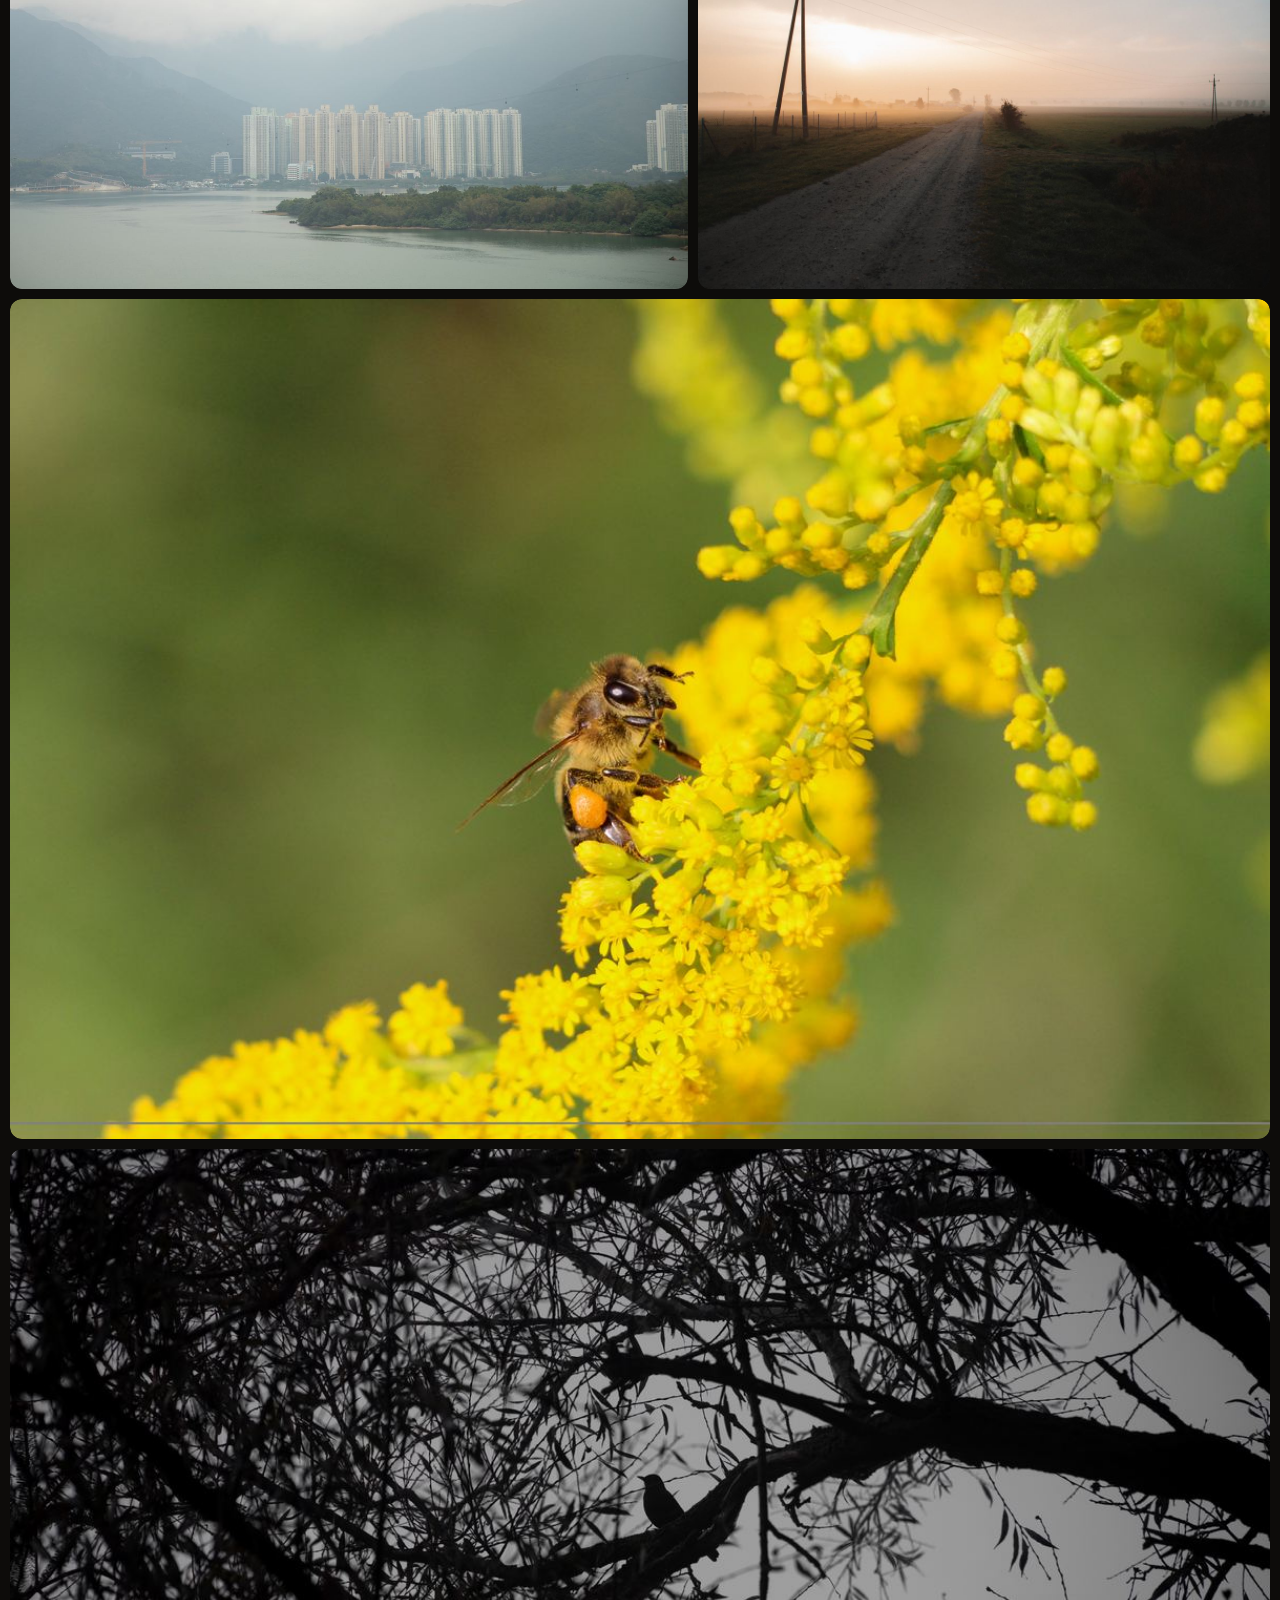
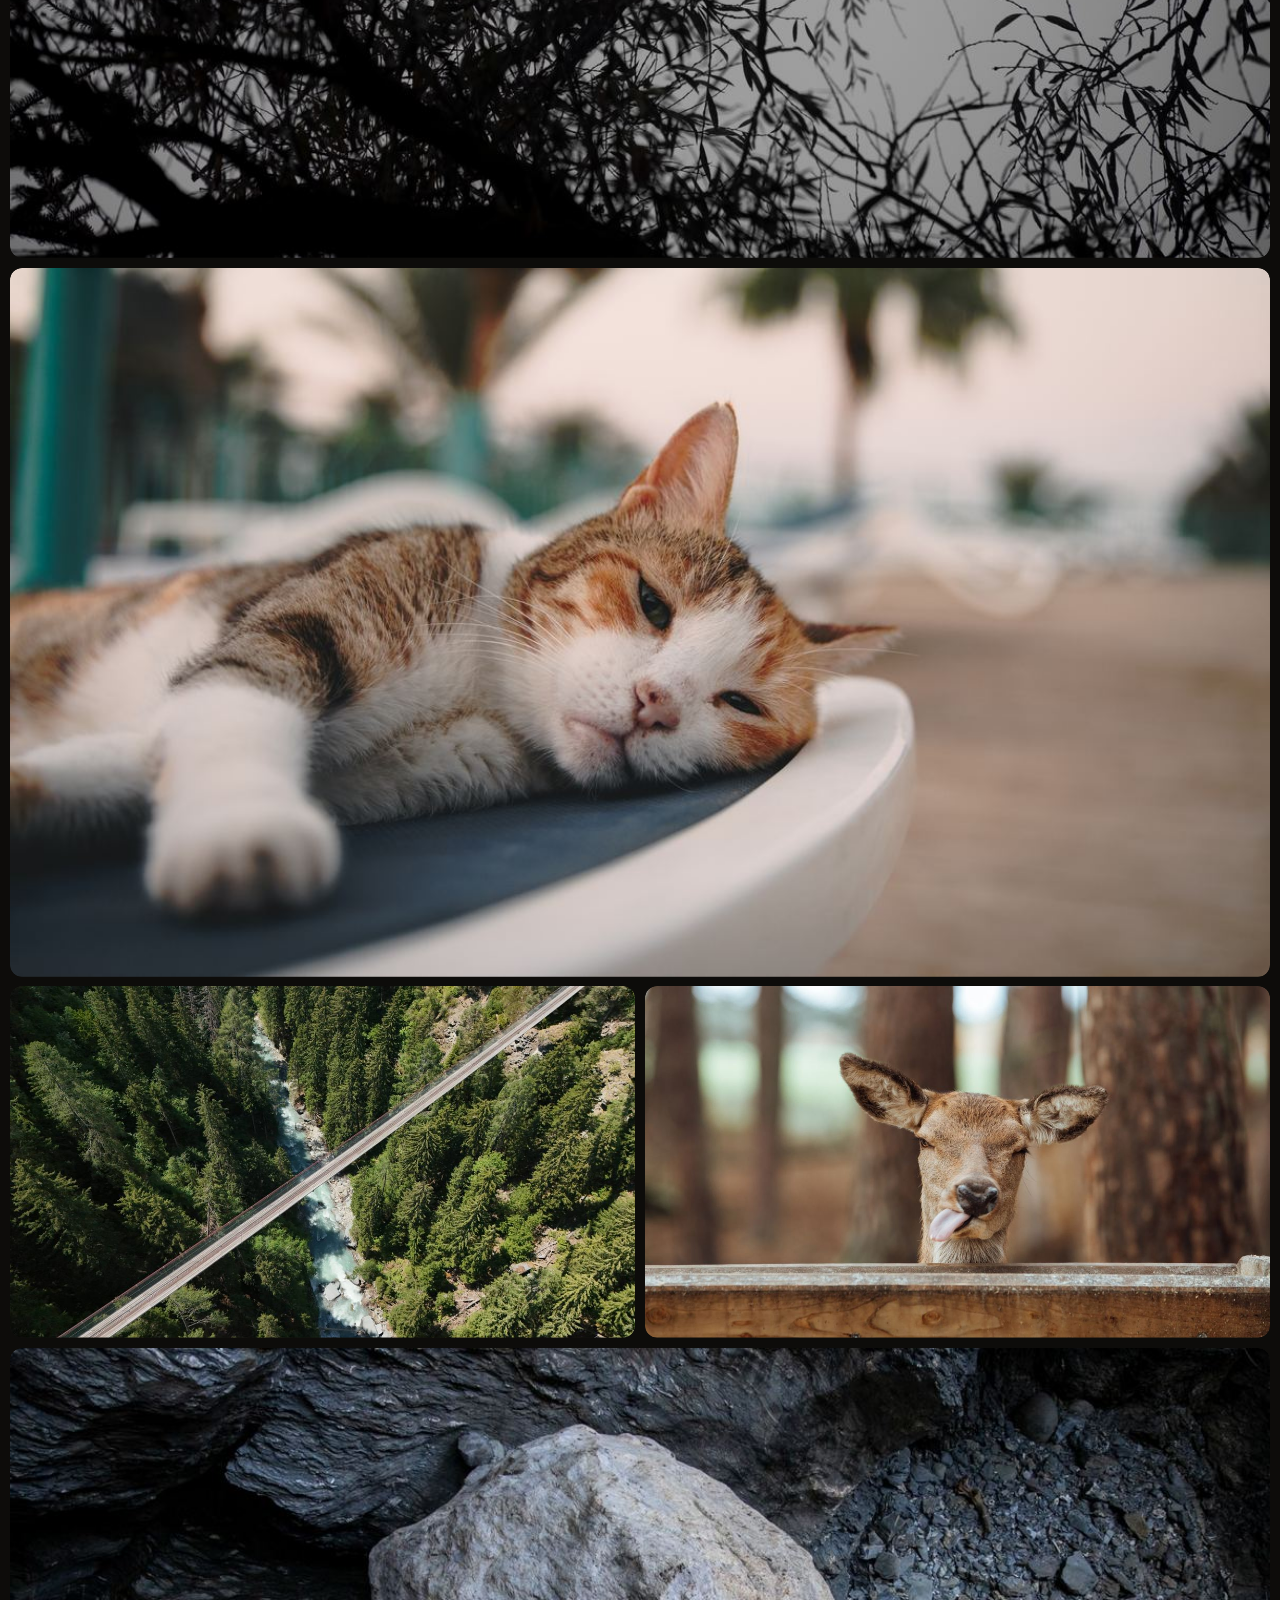
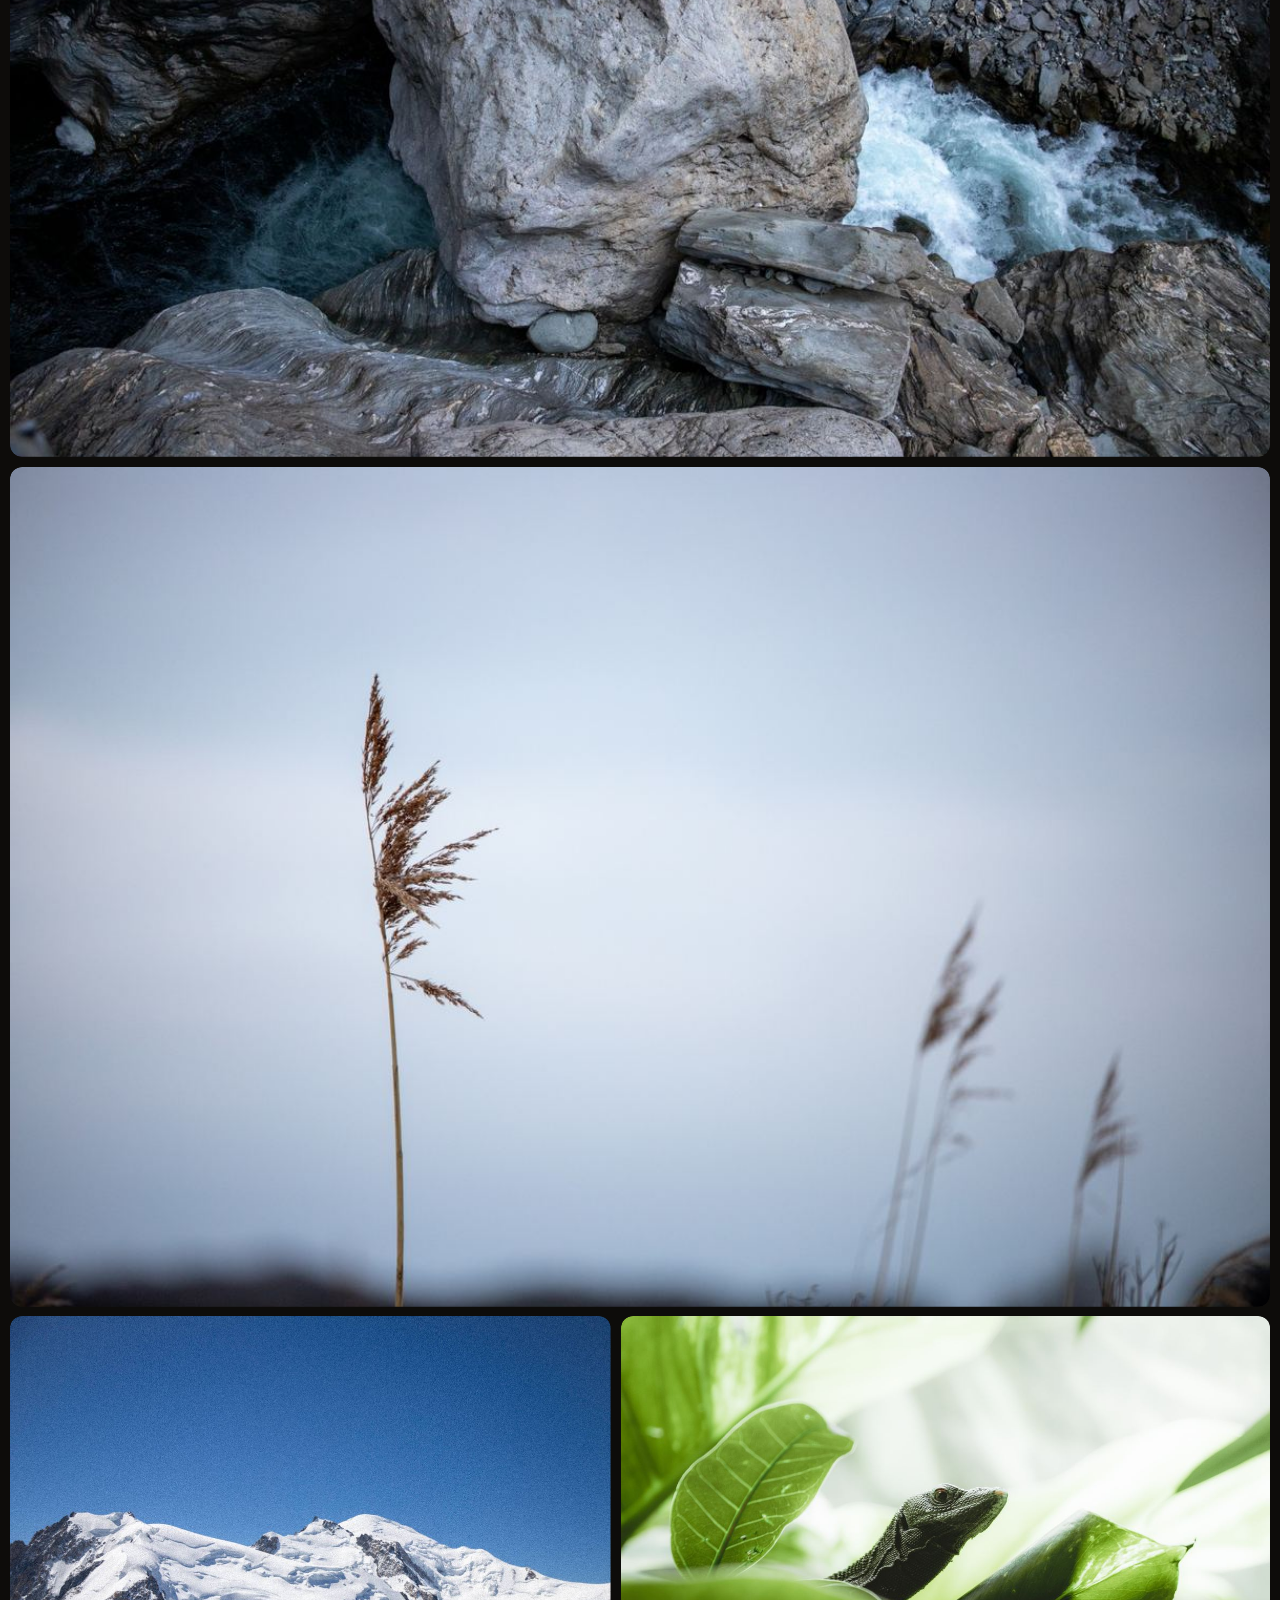
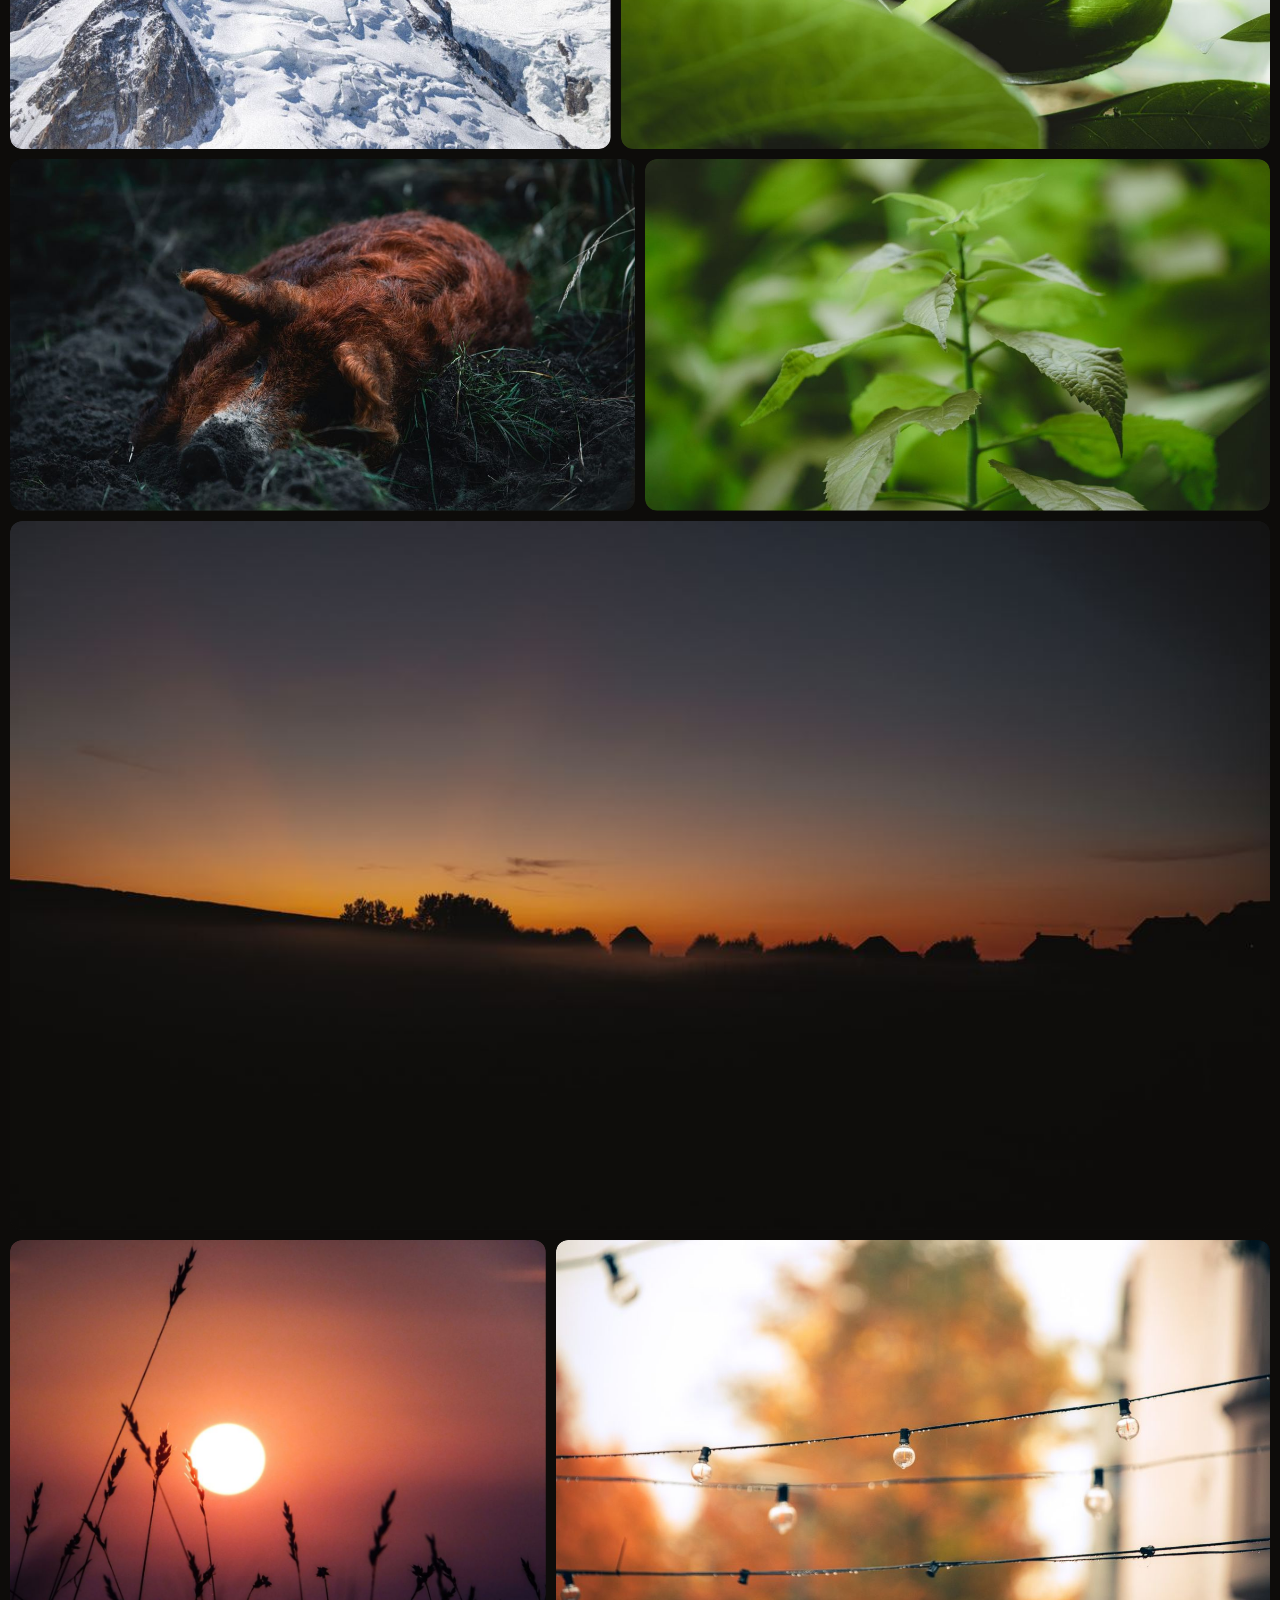
==== commit 87ac2450: "Add viewfinder cursor and lightbox, time-of-day hero, ambient light, gap year status - Over photogra" ====
--- a/index.html
+++ b/index.html
@@ -43,6 +43,7 @@
       <button class="nav__theme" type="button" data-theme-toggle aria-label="Toggle light table mode">
         <span class="nav__theme-dot"></span><span data-theme-label>Light table</span>
       </button>
+      <button class="nav__trip" type="button" data-trip hidden></button>
       <button class="nav__lock" type="button" data-lock aria-label="Privater Bereich" title="Privat">
         <svg viewBox="0 0 24 24" fill="none" stroke="currentColor" stroke-width="1.7" stroke-linecap="round" aria-hidden="true"><rect x="5" y="11" width="14" height="10" rx="2"/><path d="M8 11V7.5a4 4 0 0 1 8 0V11"/></svg>
       </button>
@@ -53,7 +54,7 @@
     <!-- Hero -->
     <section class="hero" data-hero>
       <!-- Full-bleed photographs behind the name -->
-      <div class="hero__bg" data-hero-bg aria-hidden="true">
+      <div class="hero__bg" data-hero-bg data-cursor="View" data-af aria-hidden="true">
         <img alt="" data-hero-a>
         <img alt="" data-hero-b>
         <span class="hero__shade"></span>
@@ -147,12 +148,23 @@
     </div>
     <div class="lb__stage">
       <img alt="" data-lb-img>
-      <button type="button" class="lb__hit lb__hit--prev" data-lb-prev data-cursor="Prev" aria-label="Previous image"></button>
-      <button type="button" class="lb__hit lb__hit--close" data-lb-close-zone data-cursor="Close" aria-label="Close viewer"></button>
-      <button type="button" class="lb__hit lb__hit--next" data-lb-next data-cursor="Next" aria-label="Next image"></button>
+      <span class="lb__vf" data-lb-vf aria-hidden="true"></span>
+      <button type="button" class="lb__hit lb__hit--prev" data-lb-prev data-cursor="Prev" data-af aria-label="Previous image"></button>
+      <button type="button" class="lb__hit lb__hit--close" data-lb-close-zone data-cursor="Close" data-af aria-label="Close viewer"></button>
+      <button type="button" class="lb__hit lb__hit--next" data-lb-next data-cursor="Next" data-af aria-label="Next image"></button>
     </div>
     <div class="lb__bottom">
       <span class="lb__title" data-lb-title></span>
+      <!-- viewfinder read-out: exposure, meter scale, focus confirmation -->
+      <span class="lb__lcd" aria-hidden="true">
+        <span class="lb__exp" data-lb-exp></span>
+        <svg class="lb__scale" viewBox="0 0 132 18" fill="currentColor">
+          <text x="6" y="7">−2</text><text x="36" y="7">1</text><text x="66" y="7">0</text><text x="96" y="7">1</text><text x="126" y="7">+2</text>
+          <path d="M5.4 10h1.2v3.5h-1.2zM15.5 11.5h1v2h-1zM25.5 11.5h1v2h-1zM35.4 10h1.2v3.5h-1.2zM45.5 11.5h1v2h-1zM55.5 11.5h1v2h-1zM65.4 10h1.2v3.5h-1.2zM75.5 11.5h1v2h-1zM85.5 11.5h1v2h-1zM95.4 10h1.2v3.5h-1.2zM105.5 11.5h1v2h-1zM115.5 11.5h1v2h-1zM125.4 10h1.2v3.5h-1.2z"/>
+          <path class="lb__needle" d="M62.5 14.5h7L66 18z"/>
+        </svg>
+        <span class="lb__focus"></span>
+      </span>
       <span class="lb__meta" data-lb-meta></span>
     </div>
   </div>
@@ -173,6 +185,7 @@
 
   <div class="cursor" aria-hidden="true">
     <div class="cursor__blob"></div>
+    <div class="cursor__af"></div>
     <span class="cursor__label" data-cursor-label></span>
   </div>
 
--- a/assets/css/style.css
+++ b/assets/css/style.css
@@ -36,7 +36,7 @@
 
 body {
   margin: 0;
-  background: var(--bg);
+  background: var(--amb, var(--bg)); /* --amb: ambient tint from the photos on screen (main.js) */
   color: var(--fg);
   font-family: var(--mono);
   font-size: 12px;
@@ -45,7 +45,7 @@
   -webkit-font-smoothing: antialiased;
   text-rendering: optimizeLegibility;
   overflow-x: clip;
-  transition: background-color 0.6s var(--ease), color 0.6s var(--ease);
+  transition: background-color 1.2s var(--ease), color 0.6s var(--ease);
 }
 
 img { display: block; max-width: 100%; }
@@ -347,7 +347,6 @@
   position: relative;
   transition: opacity 0.6s var(--ease);
 }
-.ph:only-child { flex-grow: 1; } /* a lone portrait (ratio < 1) would not fill its row */
 .ph__btn { display: block; width: 100%; text-align: left; cursor: pointer; }
 .ph__frame {
   position: relative;
@@ -707,15 +706,58 @@
 .lb__stage img {
   max-width: 100%; max-height: 100%;
   object-fit: contain;
-  transition: opacity 0.35s var(--ease), transform 0.6s var(--ease);
-}
-.lb__stage img.is-swapping { opacity: 0; transform: scale(0.985); }
+  transition: opacity 0.35s var(--ease), transform 0.6s var(--ease), filter 0.6s var(--ease);
+}
+/* swapping frames refocus, like turning the focus ring */
+.lb__stage img.is-swapping { opacity: 0; transform: scale(0.985); filter: blur(14px); }
+
+/* Viewfinder corners around the picture (placed by main.js) */
+.lb__vf { position: absolute; pointer-events: none; }
+.lb__vf::before {
+  --c: color-mix(in srgb, var(--fg) 55%, transparent);
+  --l: 22px;
+  --t: 1.5px;
+  content: "";
+  position: absolute;
+  inset: -12px;
+  background:
+    linear-gradient(var(--c), var(--c)) top left / var(--l) var(--t),
+    linear-gradient(var(--c), var(--c)) top left / var(--t) var(--l),
+    linear-gradient(var(--c), var(--c)) top right / var(--l) var(--t),
+    linear-gradient(var(--c), var(--c)) top right / var(--t) var(--l),
+    linear-gradient(var(--c), var(--c)) bottom left / var(--l) var(--t),
+    linear-gradient(var(--c), var(--c)) bottom left / var(--t) var(--l),
+    linear-gradient(var(--c), var(--c)) bottom right / var(--l) var(--t),
+    linear-gradient(var(--c), var(--c)) bottom right / var(--t) var(--l);
+  background-repeat: no-repeat;
+  opacity: 0;
+  transition: opacity 0.5s var(--ease), inset 0.6s var(--ease);
+}
+.lb.is-focused .lb__vf::before { opacity: 1; inset: -10px; }
+@media (max-width: 760px) {
+  .lb__vf::before { --l: 14px; inset: -8px; }
+  .lb.is-focused .lb__vf::before { inset: -5px; }
+}
+
+/* Viewfinder read-out under the picture: exposure, meter, focus light */
+.lb__lcd { display: inline-flex; align-items: center; gap: 16px; font-variant-numeric: tabular-nums; white-space: nowrap; }
+.lb__exp:empty { display: none; }
+.lb__scale { width: 148px; height: auto; overflow: visible; }
+.lb__scale text { font-family: var(--mono); font-size: 7.5px; text-anchor: middle; }
+.lb__needle { fill: var(--fg); }
+.lb__focus { width: 7px; height: 7px; border-radius: 50%; border: 1px solid currentColor; transition: background-color 0.2s, border-color 0.2s, box-shadow 0.2s; }
+.lb.is-focused .lb__focus { background: #7ed38c; border-color: #7ed38c; box-shadow: 0 0 10px rgba(126, 211, 140, 0.6); }
 .lb__hit { position: absolute; top: 0; bottom: 0; width: 20%; }
 .lb__hit--close { left: 20%; width: 60%; }
 .lb__hit--prev { left: 0; }
 .lb__hit--next { right: 0; }
 .lb__title { font-family: var(--serif); font-size: clamp(1.4rem, 2.4vw, 2.2rem); line-height: 1; color: var(--fg); text-transform: none; letter-spacing: -0.01em; }
 .lb__meta { text-align: right; }
+.lb__bottom { display: grid; grid-template-columns: 1fr auto 1fr; align-items: center; }
+@media (max-width: 760px) {
+  .lb__bottom { grid-template-columns: 1fr auto; row-gap: 8px; }
+  .lb__lcd { grid-column: 1 / -1; order: -1; justify-content: center; }
+}
 .lb-open { overflow: hidden; }
 
 /* Cursor -----------------------------------------------------------------
@@ -769,7 +811,41 @@
 }
 .cursor.is-label .cursor__label { opacity: 1; transition-delay: 0.1s; }
 
+/* AF point — over photographs the cursor becomes a viewfinder AF square:
+   it hunts in (scales down) when it lands on a photo, and lights up red
+   while pressed, like the focus confirmation of a Canon. */
+.cursor__af {
+  position: fixed;
+  left: 0; top: 0; z-index: 451;
+  width: 30px; height: 30px;
+  margin: -15px 0 0 -15px;
+  pointer-events: none;
+  border: 1.5px solid rgba(255, 255, 255, 0.92);
+  box-shadow: 0 0 0 1px rgba(0, 0, 0, 0.16), inset 0 0 0 1px rgba(0, 0, 0, 0.16);
+  opacity: 0;
+  scale: 1.7;
+  transition: opacity 0.2s, scale 0.45s var(--ease), border-color 0.08s, background-color 0.08s, box-shadow 0.08s;
+}
+.cursor.is-af .cursor__af { opacity: 1; scale: 1; }
+.cursor.is-af.is-focus .cursor__af {
+  border-color: var(--accent);
+  background: rgba(255, 59, 31, 0.16);
+  box-shadow: 0 0 16px rgba(255, 59, 31, 0.55);
+}
+.cursor.is-af .cursor__label { opacity: 1; top: 29px; transition-delay: 0.1s; text-shadow: 0 1px 6px rgba(0, 0, 0, 0.35); }
+
 .noscript { padding: var(--gutter); font-family: var(--serif); font-size: 1.5rem; }
+
+/* Gap year status (main.js) — sits next to the lock it opens -------------- */
+.nav__trip { display: inline-flex; align-items: center; gap: 8px; text-transform: uppercase; letter-spacing: 0.06em; opacity: 0.75; transition: opacity 0.3s var(--ease); }
+.nav__trip:hover, .nav__trip:focus-visible { opacity: 1; }
+.nav__trip-dot { width: 6px; height: 6px; border-radius: 50%; border: 1px solid currentColor; }
+.nav__trip.is-live .nav__trip-dot { border: 0; background: var(--accent); animation: pulse 1.2s ease-in-out infinite alternate; }
+.nav__trip-short { display: none; }
+@media (max-width: 760px) {
+  .nav__trip-long { display: none; }
+  .nav__trip-short { display: inline; }
+}
 
 /* Lock — entrance to the private Gapyear route ---------------------------- */
 .nav__lock { display: inline-grid; place-items: center; width: 22px; height: 22px; margin: -4px -4px -4px 0; opacity: 0.5; transition: opacity 0.3s var(--ease); }
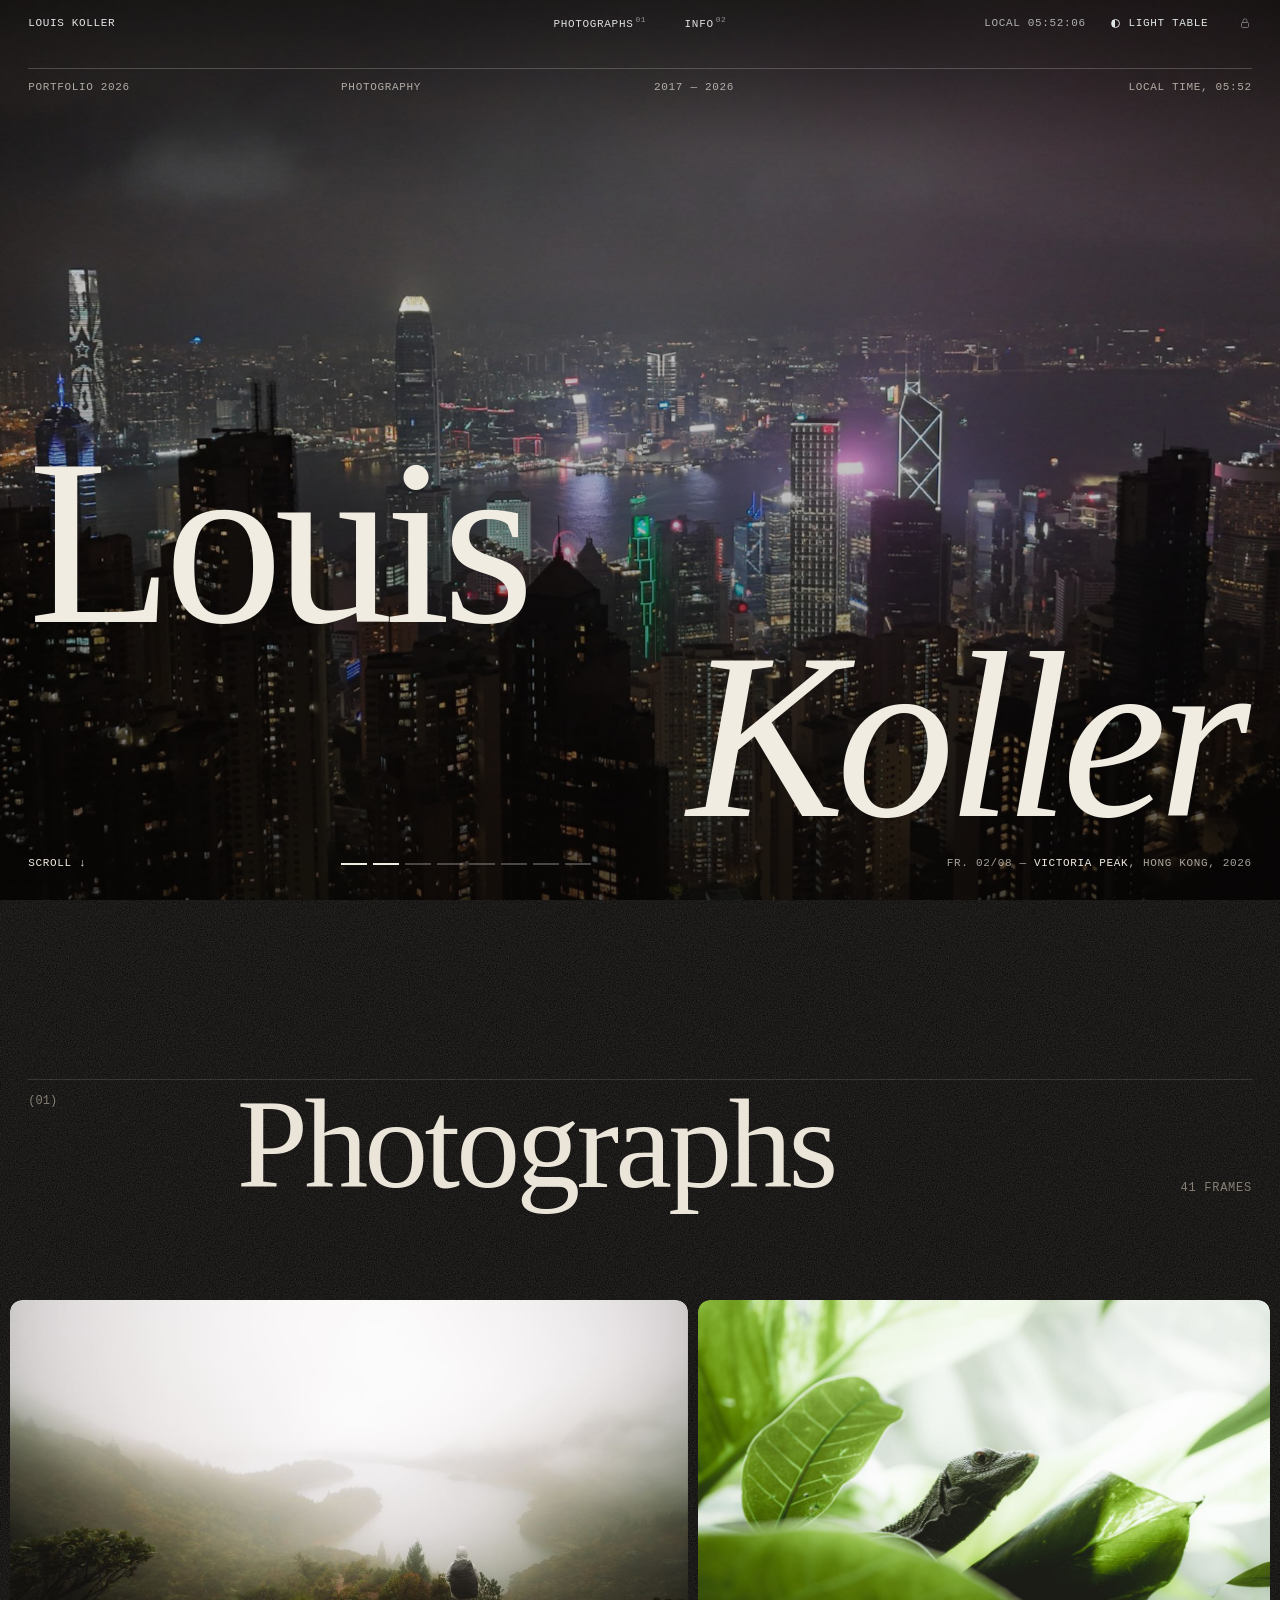
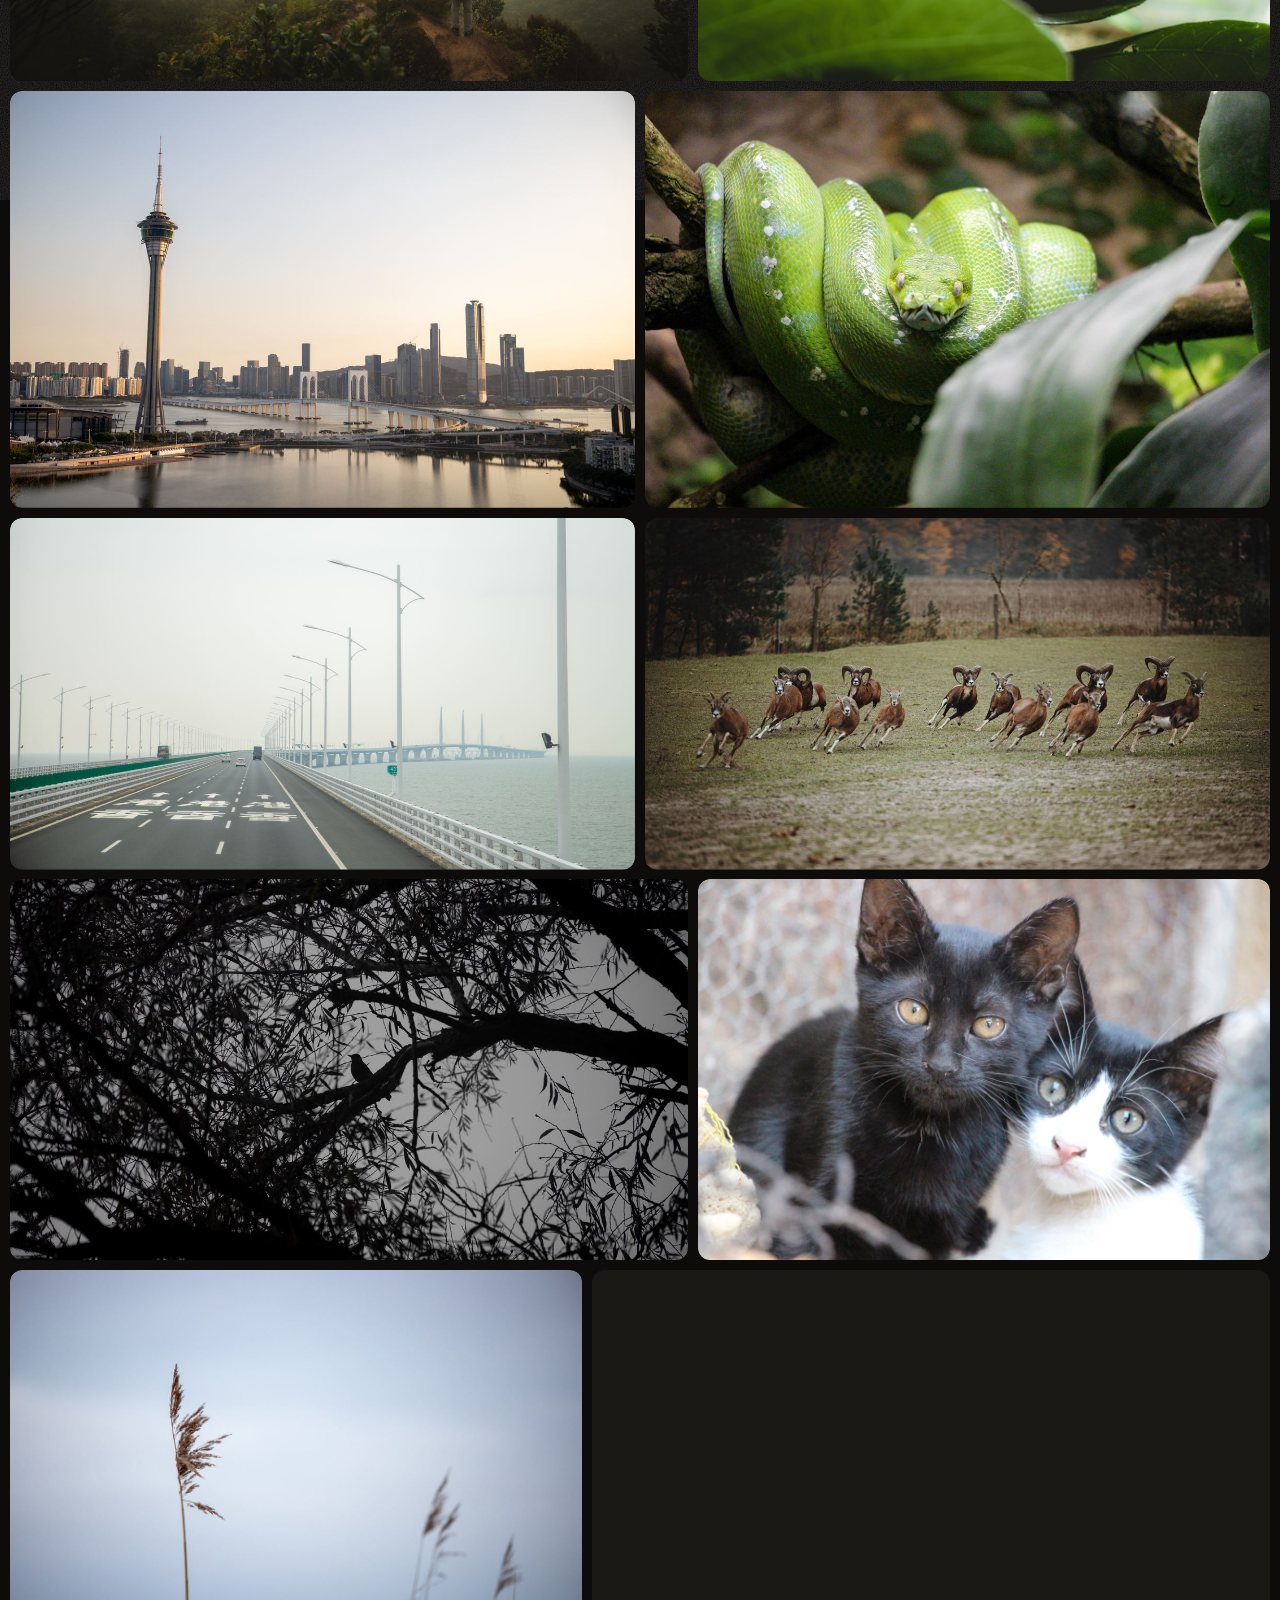
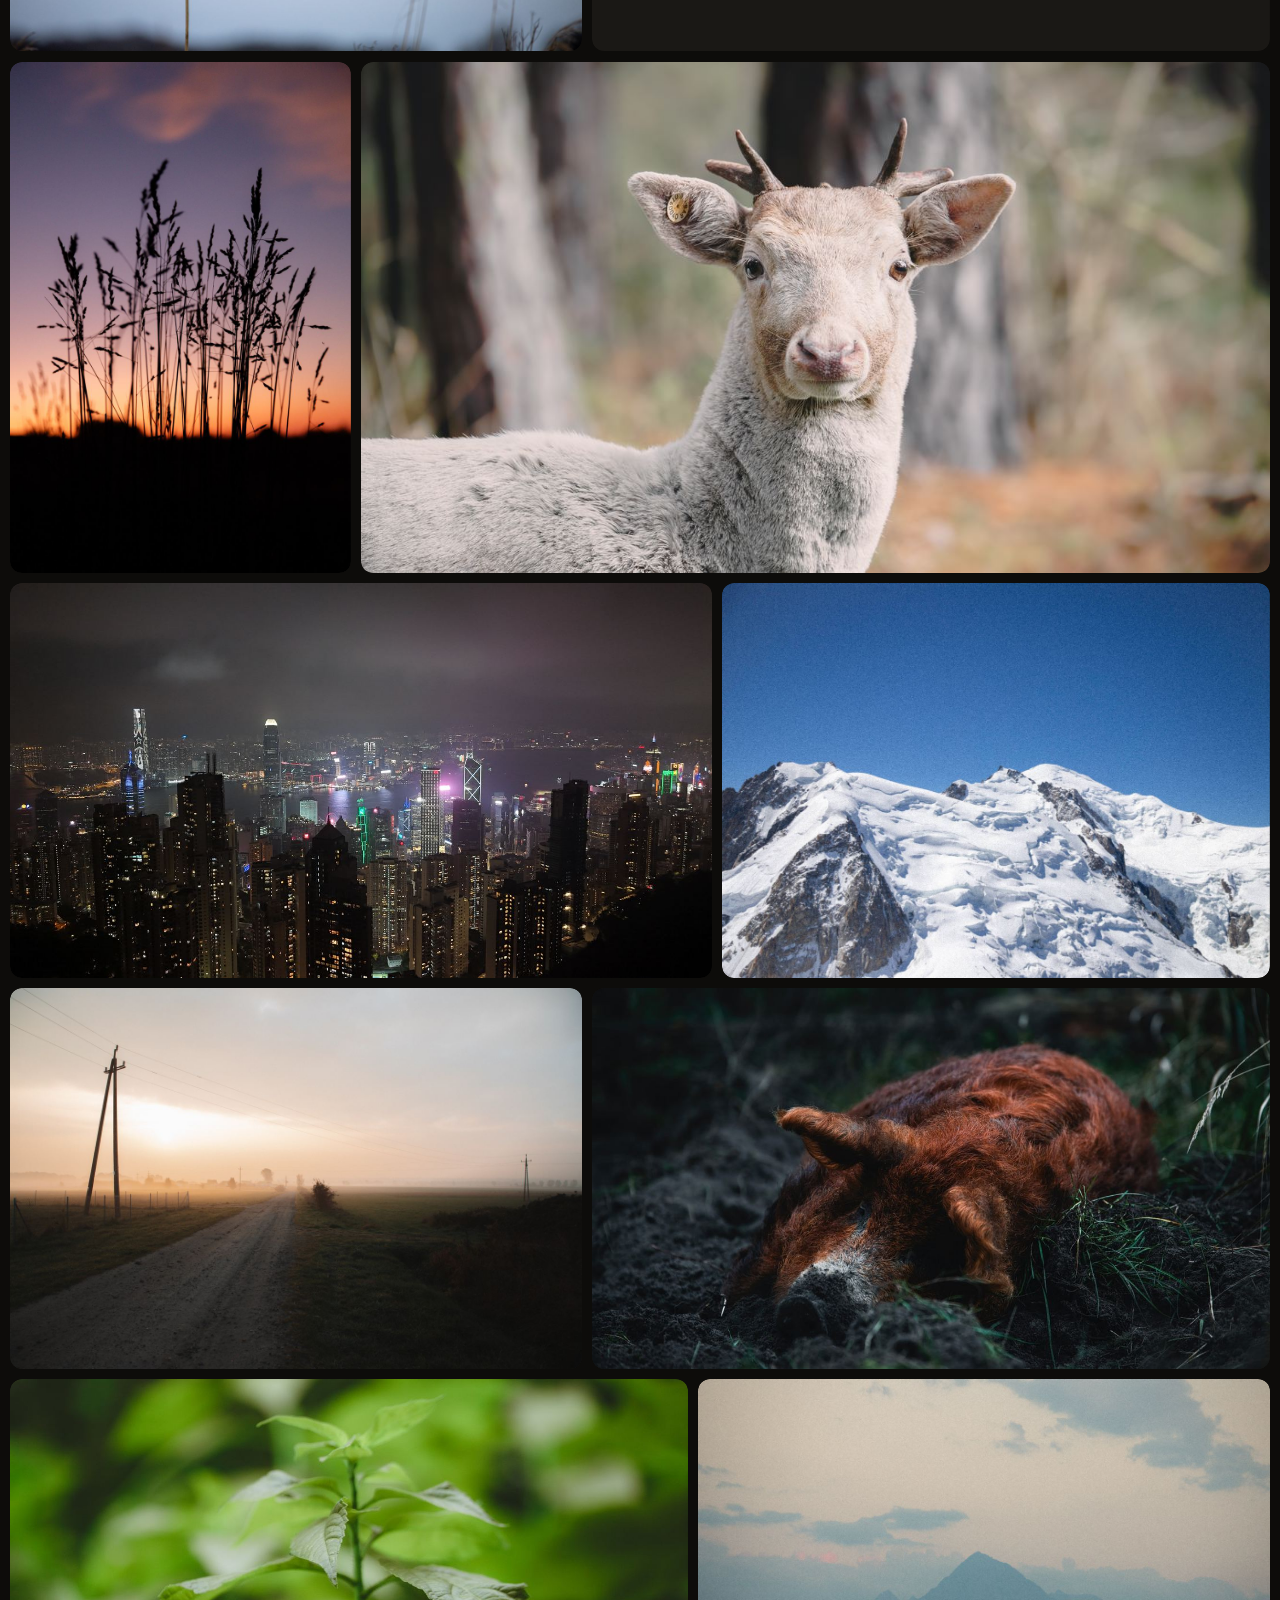
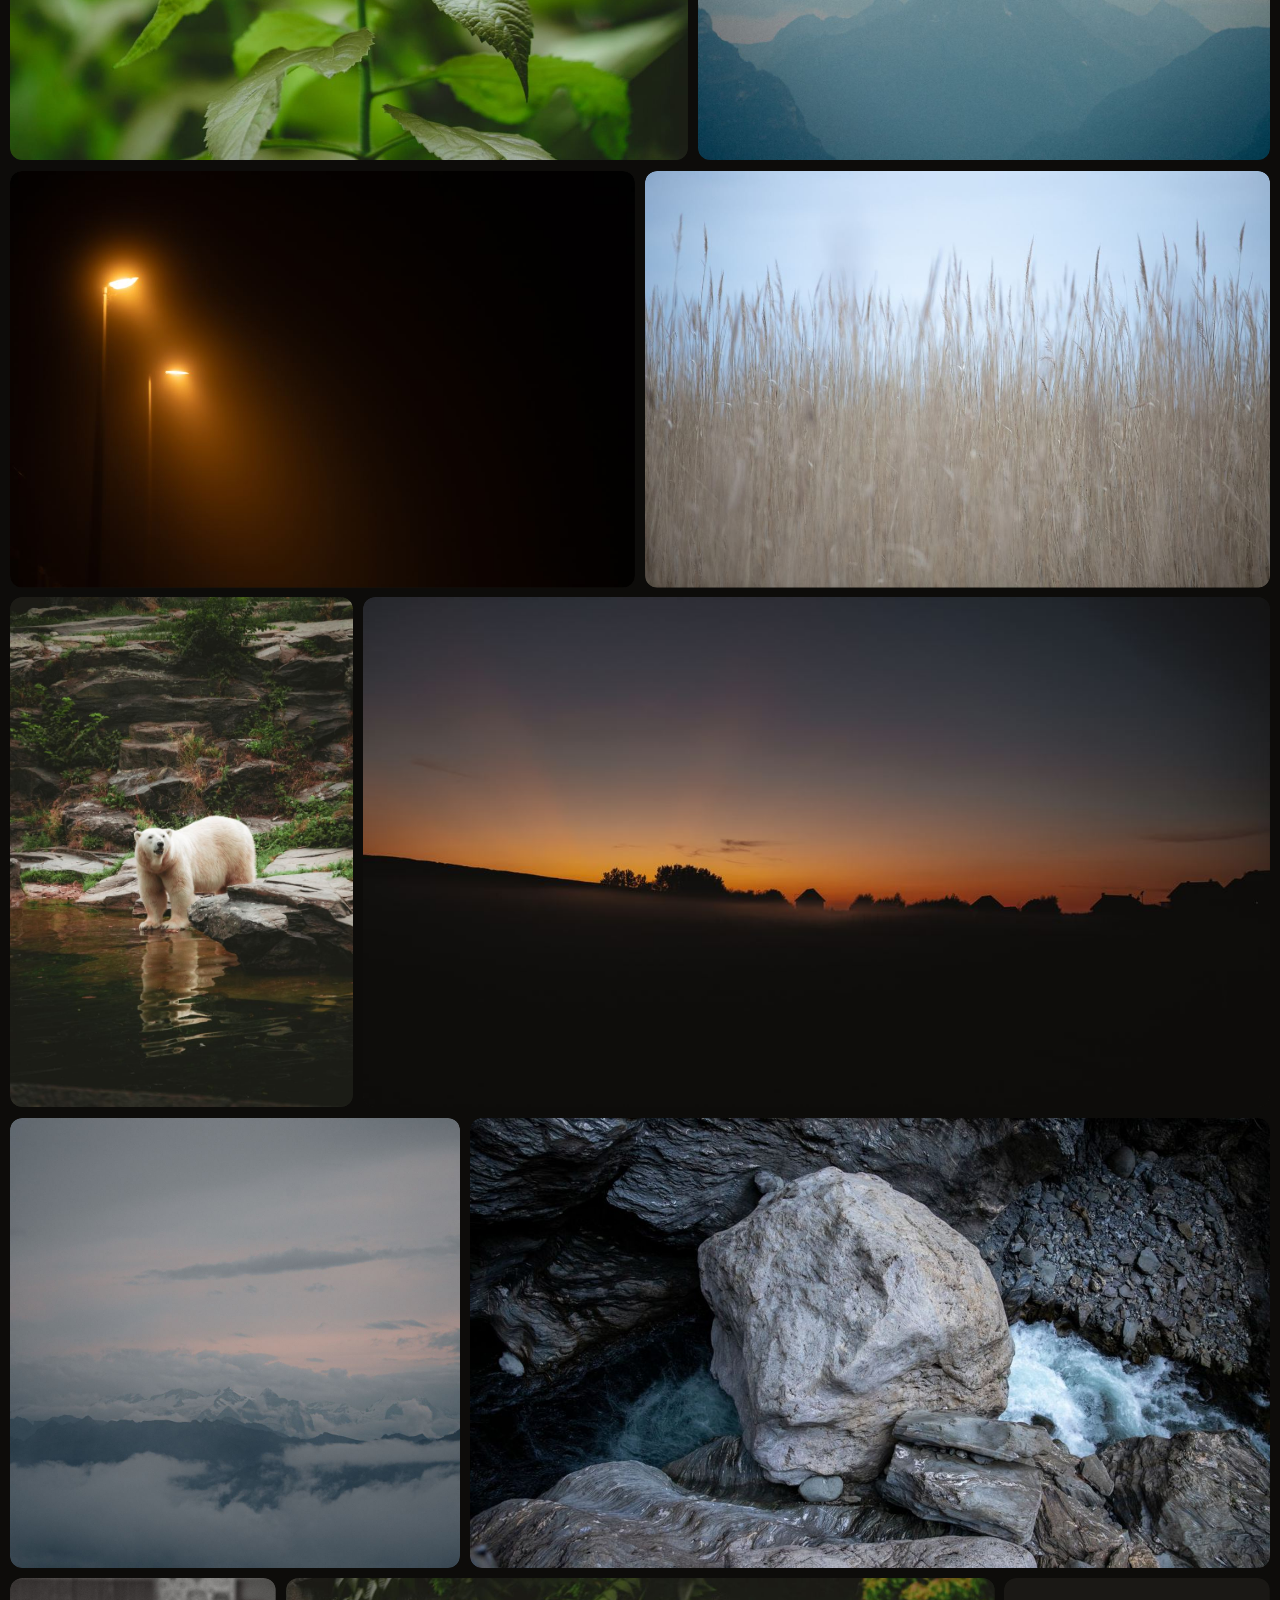
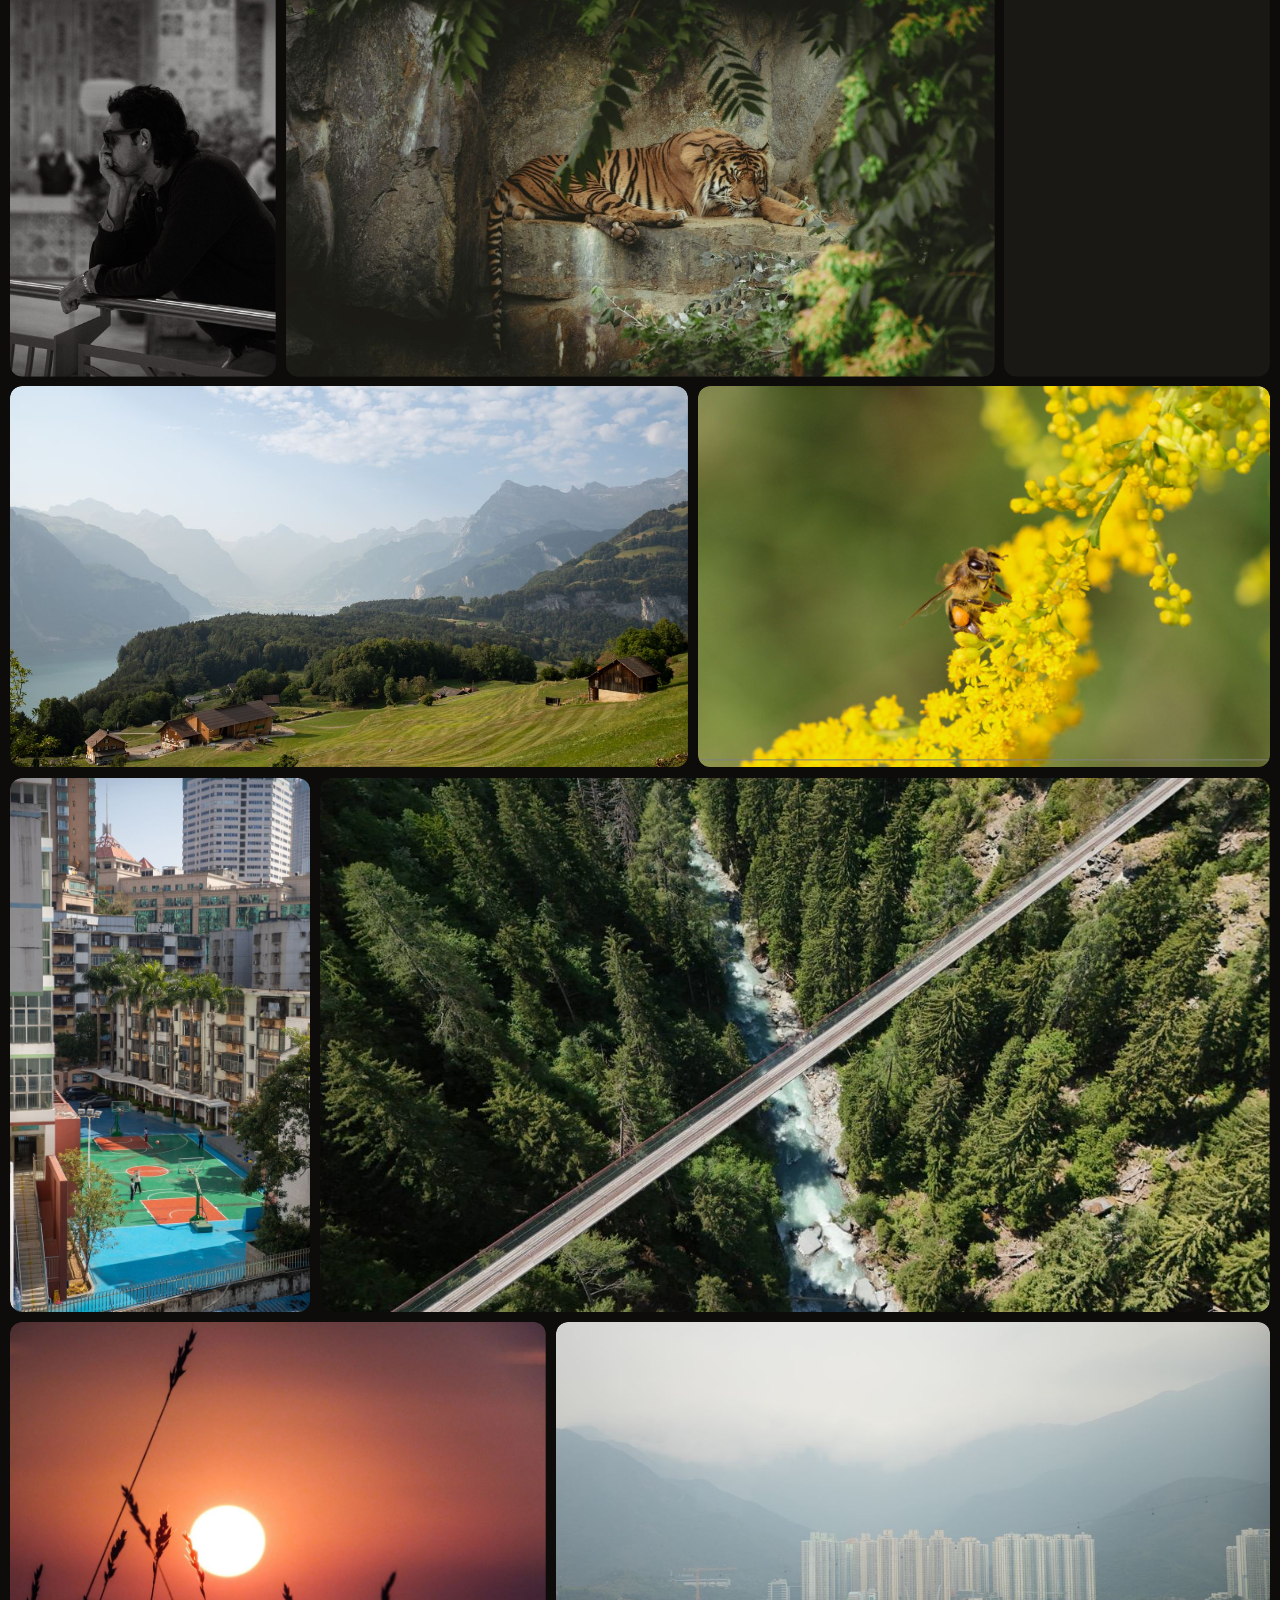
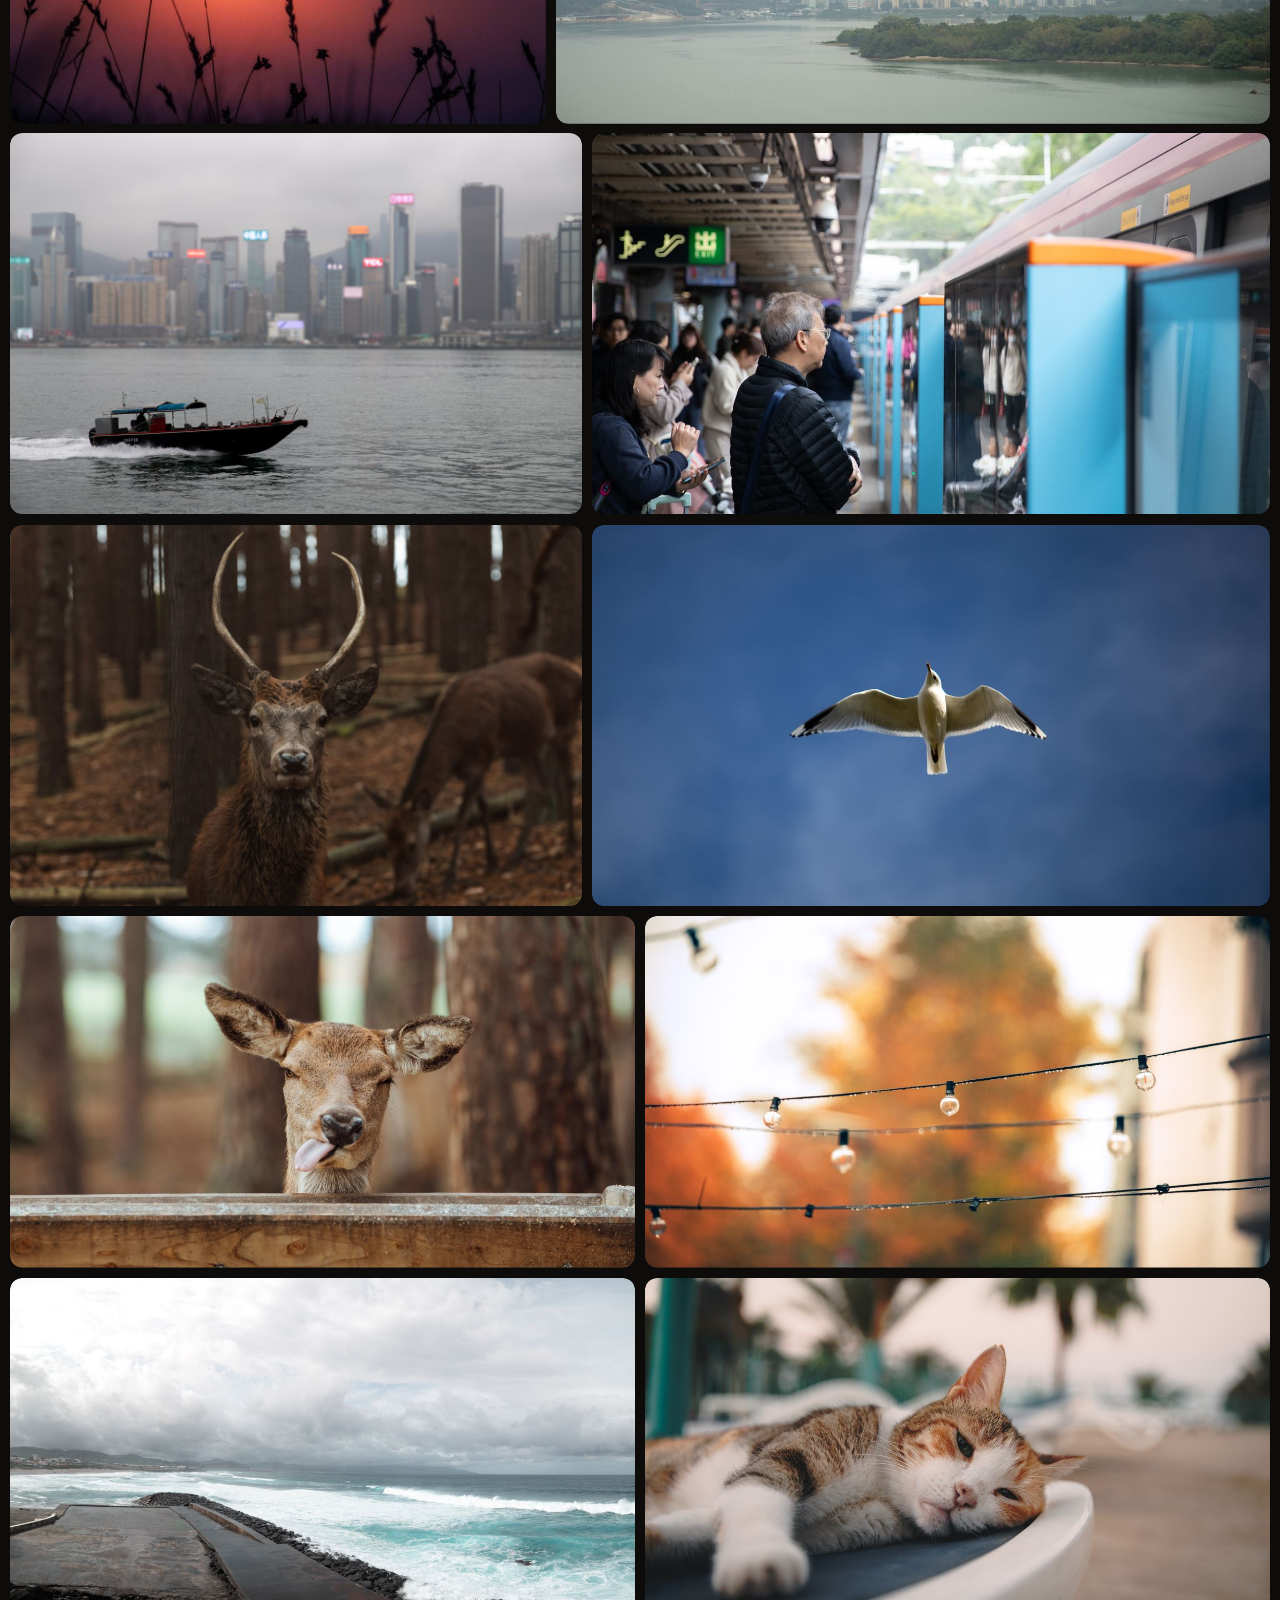
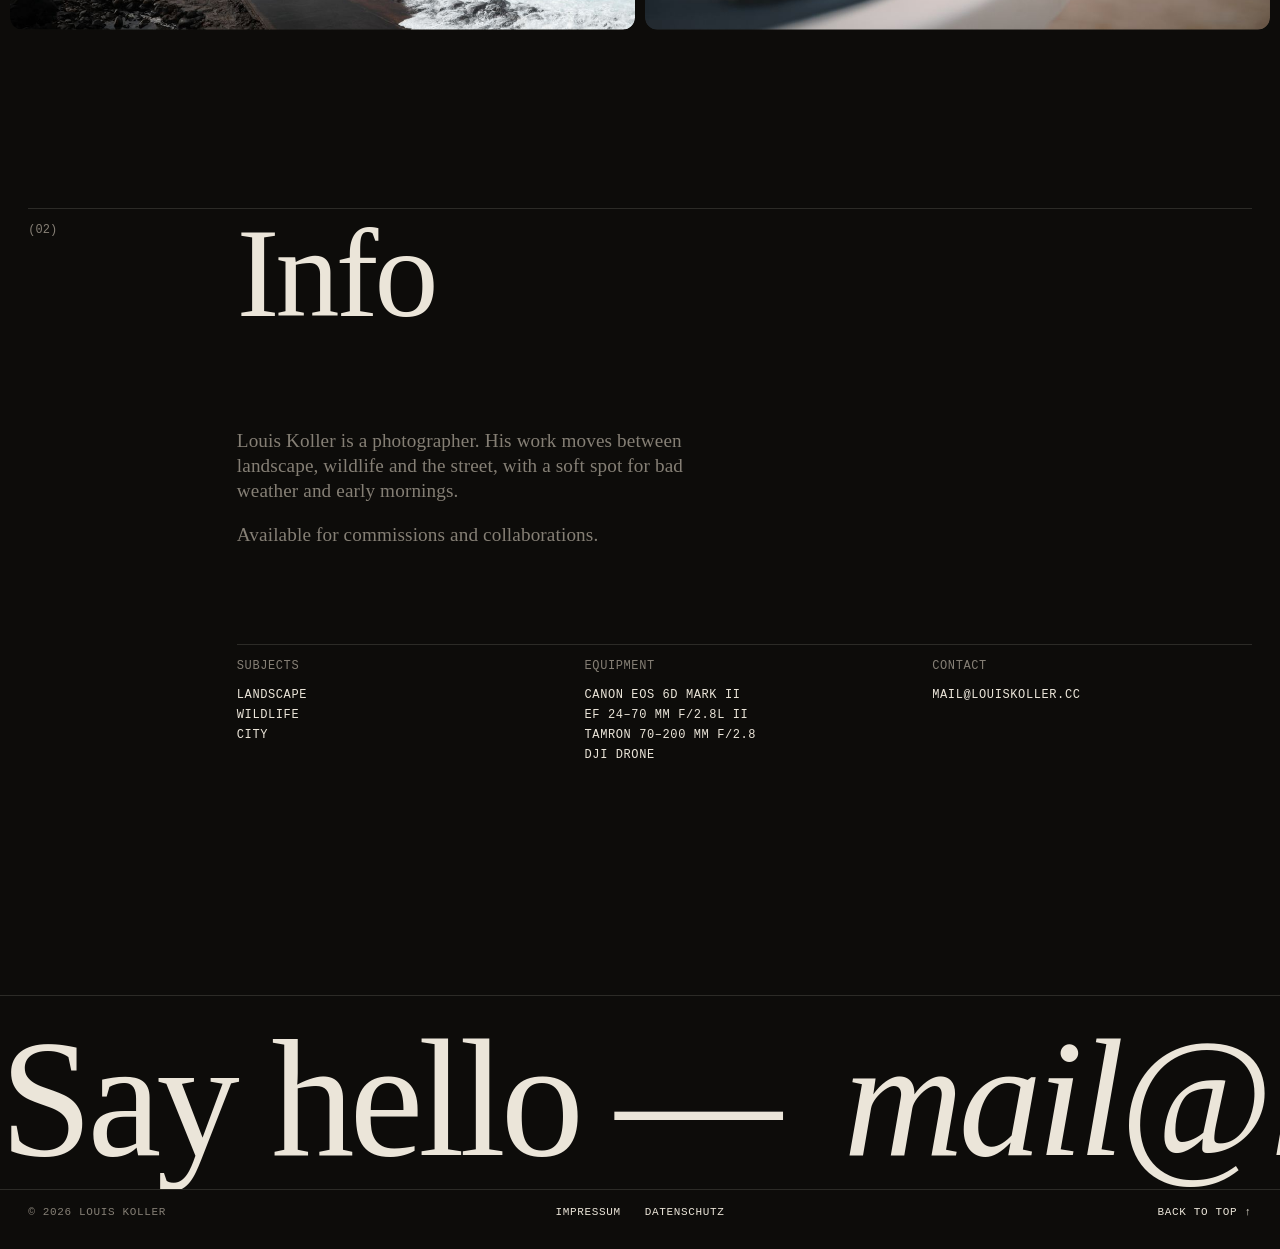
==== commit b68d3b5b: "Fill every row edge to edge again Feedback: the narrowed rows left too much empty background at the " ====
--- a/index.html
+++ b/index.html
@@ -13,7 +13,7 @@
   <meta property="og:url" content="https://www.louiskoller.cc/">
   <link rel="icon" href="data:image/svg+xml,%3Csvg xmlns='http://www.w3.org/2000/svg' viewBox='0 0 32 32'%3E%3Crect width='32' height='32' fill='%230d0c0a'/%3E%3Ccircle cx='16' cy='16' r='6' fill='%23ff3b1f'/%3E%3C/svg%3E">
   <link rel="stylesheet" href="assets/css/fonts.css?v=1">
-  <link rel="stylesheet" href="assets/css/style.css?v=9">
+  <link rel="stylesheet" href="assets/css/style.css?v=10">
   <script>
     try { var t = localStorage.getItem("lk-theme"); if (t) document.documentElement.dataset.theme = t; } catch (e) {}
     document.documentElement.classList.add("js");
@@ -43,7 +43,6 @@
       <button class="nav__theme" type="button" data-theme-toggle aria-label="Toggle light table mode">
         <span class="nav__theme-dot"></span><span data-theme-label>Light table</span>
       </button>
-      <button class="nav__trip" type="button" data-trip hidden></button>
       <button class="nav__lock" type="button" data-lock aria-label="Privater Bereich" title="Privat">
         <svg viewBox="0 0 24 24" fill="none" stroke="currentColor" stroke-width="1.7" stroke-linecap="round" aria-hidden="true"><rect x="5" y="11" width="14" height="10" rx="2"/><path d="M8 11V7.5a4 4 0 0 1 8 0V11"/></svg>
       </button>
@@ -54,7 +53,7 @@
     <!-- Hero -->
     <section class="hero" data-hero>
       <!-- Full-bleed photographs behind the name -->
-      <div class="hero__bg" data-hero-bg data-cursor="View" data-af aria-hidden="true">
+      <div class="hero__bg" data-hero-bg aria-hidden="true">
         <img alt="" data-hero-a>
         <img alt="" data-hero-b>
         <span class="hero__shade"></span>
@@ -148,23 +147,12 @@
     </div>
     <div class="lb__stage">
       <img alt="" data-lb-img>
-      <span class="lb__vf" data-lb-vf aria-hidden="true"></span>
-      <button type="button" class="lb__hit lb__hit--prev" data-lb-prev data-cursor="Prev" data-af aria-label="Previous image"></button>
-      <button type="button" class="lb__hit lb__hit--close" data-lb-close-zone data-cursor="Close" data-af aria-label="Close viewer"></button>
-      <button type="button" class="lb__hit lb__hit--next" data-lb-next data-cursor="Next" data-af aria-label="Next image"></button>
+      <button type="button" class="lb__hit lb__hit--prev" data-lb-prev data-cursor="Prev" aria-label="Previous image"></button>
+      <button type="button" class="lb__hit lb__hit--close" data-lb-close-zone data-cursor="Close" aria-label="Close viewer"></button>
+      <button type="button" class="lb__hit lb__hit--next" data-lb-next data-cursor="Next" aria-label="Next image"></button>
     </div>
     <div class="lb__bottom">
       <span class="lb__title" data-lb-title></span>
-      <!-- viewfinder read-out: exposure, meter scale, focus confirmation -->
-      <span class="lb__lcd" aria-hidden="true">
-        <span class="lb__exp" data-lb-exp></span>
-        <svg class="lb__scale" viewBox="0 0 132 18" fill="currentColor">
-          <text x="6" y="7">−2</text><text x="36" y="7">1</text><text x="66" y="7">0</text><text x="96" y="7">1</text><text x="126" y="7">+2</text>
-          <path d="M5.4 10h1.2v3.5h-1.2zM15.5 11.5h1v2h-1zM25.5 11.5h1v2h-1zM35.4 10h1.2v3.5h-1.2zM45.5 11.5h1v2h-1zM55.5 11.5h1v2h-1zM65.4 10h1.2v3.5h-1.2zM75.5 11.5h1v2h-1zM85.5 11.5h1v2h-1zM95.4 10h1.2v3.5h-1.2zM105.5 11.5h1v2h-1zM115.5 11.5h1v2h-1zM125.4 10h1.2v3.5h-1.2z"/>
-          <path class="lb__needle" d="M62.5 14.5h7L66 18z"/>
-        </svg>
-        <span class="lb__focus"></span>
-      </span>
       <span class="lb__meta" data-lb-meta></span>
     </div>
   </div>
@@ -185,7 +173,6 @@
 
   <div class="cursor" aria-hidden="true">
     <div class="cursor__blob"></div>
-    <div class="cursor__af"></div>
     <span class="cursor__label" data-cursor-label></span>
   </div>
 
@@ -193,7 +180,7 @@
 
   <script src="assets/js/content.js?v=6"></script>
   <script src="assets/js/warp.js?v=3"></script>
-  <script src="assets/js/main.js?v=9"></script>
+  <script src="assets/js/main.js?v=10"></script>
   <script src="assets/js/lock.js?v=1"></script>
 </body>
 </html>
--- a/assets/css/style.css
+++ b/assets/css/style.css
@@ -36,7 +36,7 @@
 
 body {
   margin: 0;
-  background: var(--amb, var(--bg)); /* --amb: ambient tint from the photos on screen (main.js) */
+  background: var(--bg);
   color: var(--fg);
   font-family: var(--mono);
   font-size: 12px;
@@ -45,7 +45,7 @@
   -webkit-font-smoothing: antialiased;
   text-rendering: optimizeLegibility;
   overflow-x: clip;
-  transition: background-color 1.2s var(--ease), color 0.6s var(--ease);
+  transition: background-color 0.6s var(--ease), color 0.6s var(--ease);
 }
 
 img { display: block; max-width: 100%; }
@@ -347,6 +347,10 @@
   position: relative;
   transition: opacity 0.6s var(--ease);
 }
+.ph:only-child { flex-grow: 1; } /* a lone portrait (ratio < 1) would not fill its row */
+/* photos stacked beside a big portrait; flex-grow is set in main.js */
+.col { display: flex; flex-direction: column; gap: var(--gap); flex: 1 1 0%; min-width: 0; }
+.col > .ph { flex: none; }
 .ph__btn { display: block; width: 100%; text-align: left; cursor: pointer; }
 .ph__frame {
   position: relative;
@@ -706,58 +710,15 @@
 .lb__stage img {
   max-width: 100%; max-height: 100%;
   object-fit: contain;
-  transition: opacity 0.35s var(--ease), transform 0.6s var(--ease), filter 0.6s var(--ease);
-}
-/* swapping frames refocus, like turning the focus ring */
-.lb__stage img.is-swapping { opacity: 0; transform: scale(0.985); filter: blur(14px); }
-
-/* Viewfinder corners around the picture (placed by main.js) */
-.lb__vf { position: absolute; pointer-events: none; }
-.lb__vf::before {
-  --c: color-mix(in srgb, var(--fg) 55%, transparent);
-  --l: 22px;
-  --t: 1.5px;
-  content: "";
-  position: absolute;
-  inset: -12px;
-  background:
-    linear-gradient(var(--c), var(--c)) top left / var(--l) var(--t),
-    linear-gradient(var(--c), var(--c)) top left / var(--t) var(--l),
-    linear-gradient(var(--c), var(--c)) top right / var(--l) var(--t),
-    linear-gradient(var(--c), var(--c)) top right / var(--t) var(--l),
-    linear-gradient(var(--c), var(--c)) bottom left / var(--l) var(--t),
-    linear-gradient(var(--c), var(--c)) bottom left / var(--t) var(--l),
-    linear-gradient(var(--c), var(--c)) bottom right / var(--l) var(--t),
-    linear-gradient(var(--c), var(--c)) bottom right / var(--t) var(--l);
-  background-repeat: no-repeat;
-  opacity: 0;
-  transition: opacity 0.5s var(--ease), inset 0.6s var(--ease);
-}
-.lb.is-focused .lb__vf::before { opacity: 1; inset: -10px; }
-@media (max-width: 760px) {
-  .lb__vf::before { --l: 14px; inset: -8px; }
-  .lb.is-focused .lb__vf::before { inset: -5px; }
-}
-
-/* Viewfinder read-out under the picture: exposure, meter, focus light */
-.lb__lcd { display: inline-flex; align-items: center; gap: 16px; font-variant-numeric: tabular-nums; white-space: nowrap; }
-.lb__exp:empty { display: none; }
-.lb__scale { width: 148px; height: auto; overflow: visible; }
-.lb__scale text { font-family: var(--mono); font-size: 7.5px; text-anchor: middle; }
-.lb__needle { fill: var(--fg); }
-.lb__focus { width: 7px; height: 7px; border-radius: 50%; border: 1px solid currentColor; transition: background-color 0.2s, border-color 0.2s, box-shadow 0.2s; }
-.lb.is-focused .lb__focus { background: #7ed38c; border-color: #7ed38c; box-shadow: 0 0 10px rgba(126, 211, 140, 0.6); }
+  transition: opacity 0.35s var(--ease), transform 0.6s var(--ease);
+}
+.lb__stage img.is-swapping { opacity: 0; transform: scale(0.985); }
 .lb__hit { position: absolute; top: 0; bottom: 0; width: 20%; }
 .lb__hit--close { left: 20%; width: 60%; }
 .lb__hit--prev { left: 0; }
 .lb__hit--next { right: 0; }
 .lb__title { font-family: var(--serif); font-size: clamp(1.4rem, 2.4vw, 2.2rem); line-height: 1; color: var(--fg); text-transform: none; letter-spacing: -0.01em; }
 .lb__meta { text-align: right; }
-.lb__bottom { display: grid; grid-template-columns: 1fr auto 1fr; align-items: center; }
-@media (max-width: 760px) {
-  .lb__bottom { grid-template-columns: 1fr auto; row-gap: 8px; }
-  .lb__lcd { grid-column: 1 / -1; order: -1; justify-content: center; }
-}
 .lb-open { overflow: hidden; }
 
 /* Cursor -----------------------------------------------------------------
@@ -811,41 +772,7 @@
 }
 .cursor.is-label .cursor__label { opacity: 1; transition-delay: 0.1s; }
 
-/* AF point — over photographs the cursor becomes a viewfinder AF square:
-   it hunts in (scales down) when it lands on a photo, and lights up red
-   while pressed, like the focus confirmation of a Canon. */
-.cursor__af {
-  position: fixed;
-  left: 0; top: 0; z-index: 451;
-  width: 30px; height: 30px;
-  margin: -15px 0 0 -15px;
-  pointer-events: none;
-  border: 1.5px solid rgba(255, 255, 255, 0.92);
-  box-shadow: 0 0 0 1px rgba(0, 0, 0, 0.16), inset 0 0 0 1px rgba(0, 0, 0, 0.16);
-  opacity: 0;
-  scale: 1.7;
-  transition: opacity 0.2s, scale 0.45s var(--ease), border-color 0.08s, background-color 0.08s, box-shadow 0.08s;
-}
-.cursor.is-af .cursor__af { opacity: 1; scale: 1; }
-.cursor.is-af.is-focus .cursor__af {
-  border-color: var(--accent);
-  background: rgba(255, 59, 31, 0.16);
-  box-shadow: 0 0 16px rgba(255, 59, 31, 0.55);
-}
-.cursor.is-af .cursor__label { opacity: 1; top: 29px; transition-delay: 0.1s; text-shadow: 0 1px 6px rgba(0, 0, 0, 0.35); }
-
 .noscript { padding: var(--gutter); font-family: var(--serif); font-size: 1.5rem; }
-
-/* Gap year status (main.js) — sits next to the lock it opens -------------- */
-.nav__trip { display: inline-flex; align-items: center; gap: 8px; text-transform: uppercase; letter-spacing: 0.06em; opacity: 0.75; transition: opacity 0.3s var(--ease); }
-.nav__trip:hover, .nav__trip:focus-visible { opacity: 1; }
-.nav__trip-dot { width: 6px; height: 6px; border-radius: 50%; border: 1px solid currentColor; }
-.nav__trip.is-live .nav__trip-dot { border: 0; background: var(--accent); animation: pulse 1.2s ease-in-out infinite alternate; }
-.nav__trip-short { display: none; }
-@media (max-width: 760px) {
-  .nav__trip-long { display: none; }
-  .nav__trip-short { display: inline; }
-}
 
 /* Lock — entrance to the private Gapyear route ---------------------------- */
 .nav__lock { display: inline-grid; place-items: center; width: 22px; height: 22px; margin: -4px -4px -4px 0; opacity: 0.5; transition: opacity 0.3s var(--ease); }
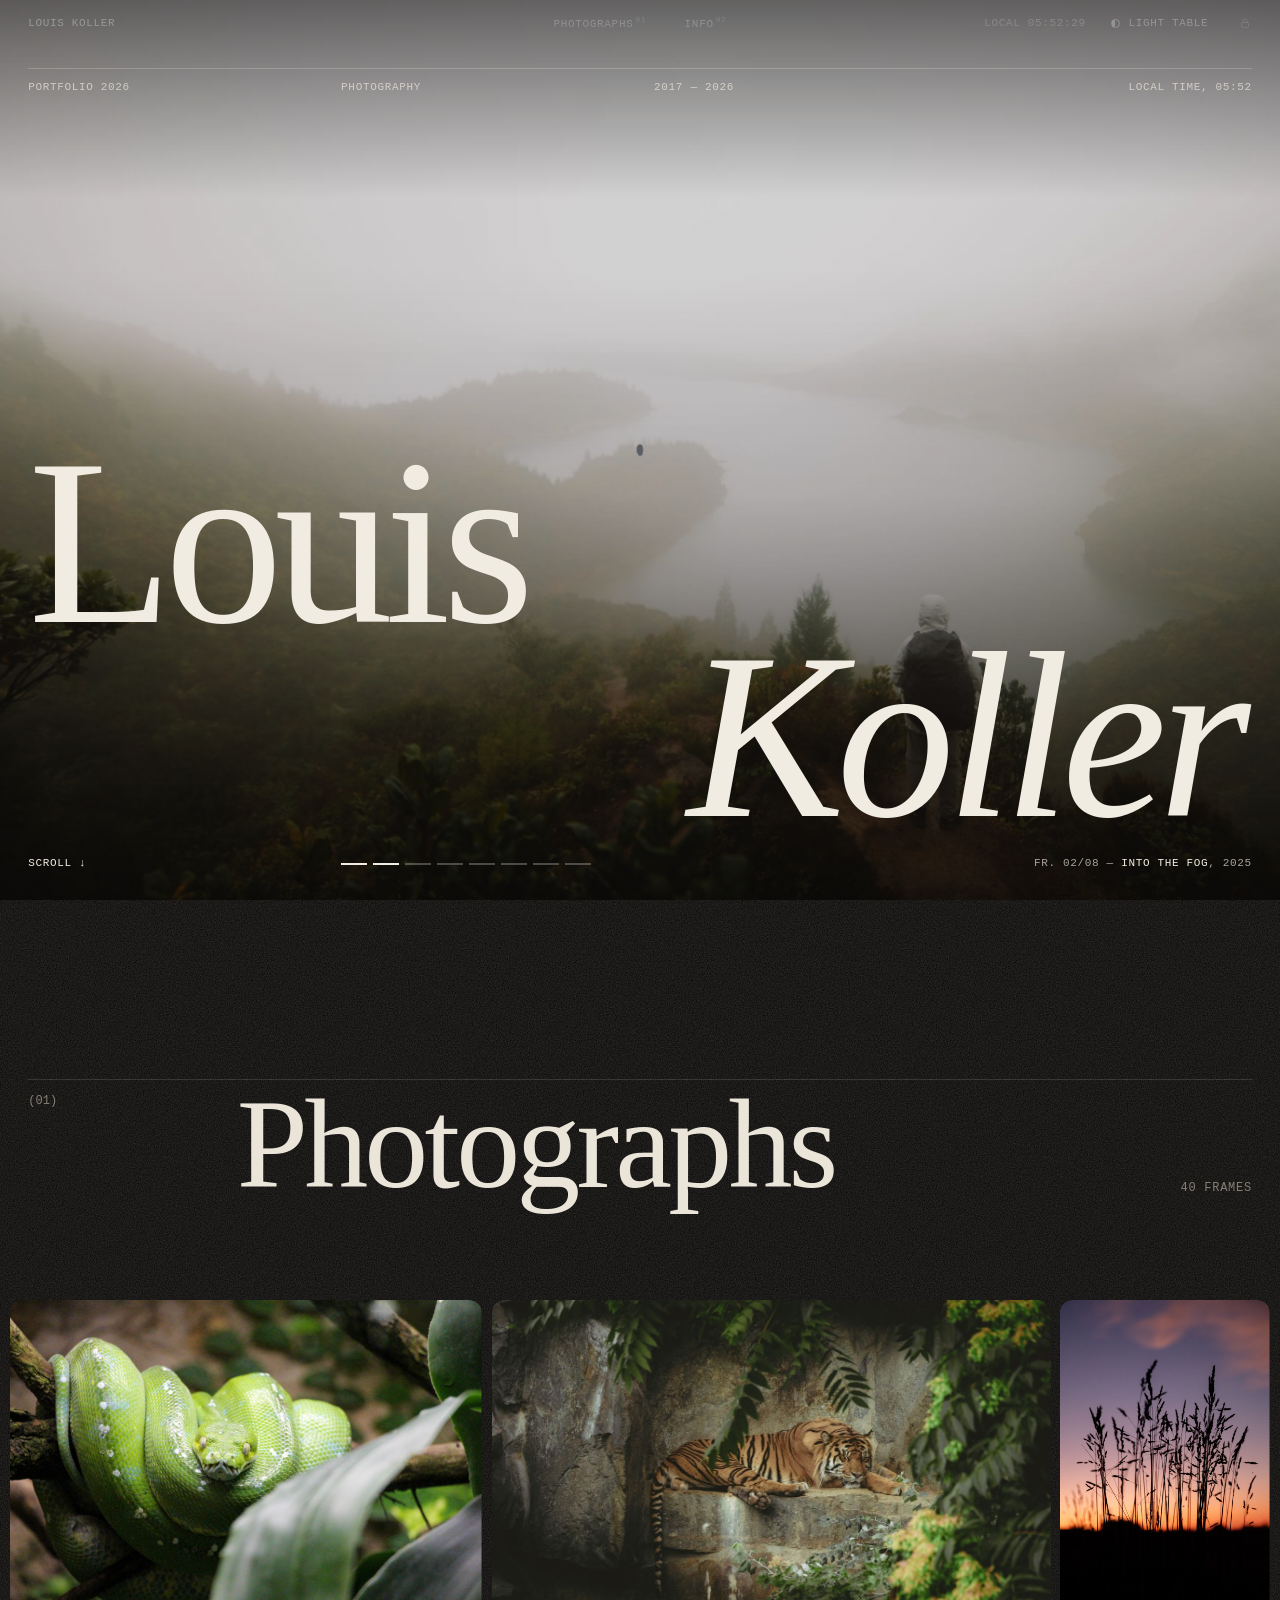
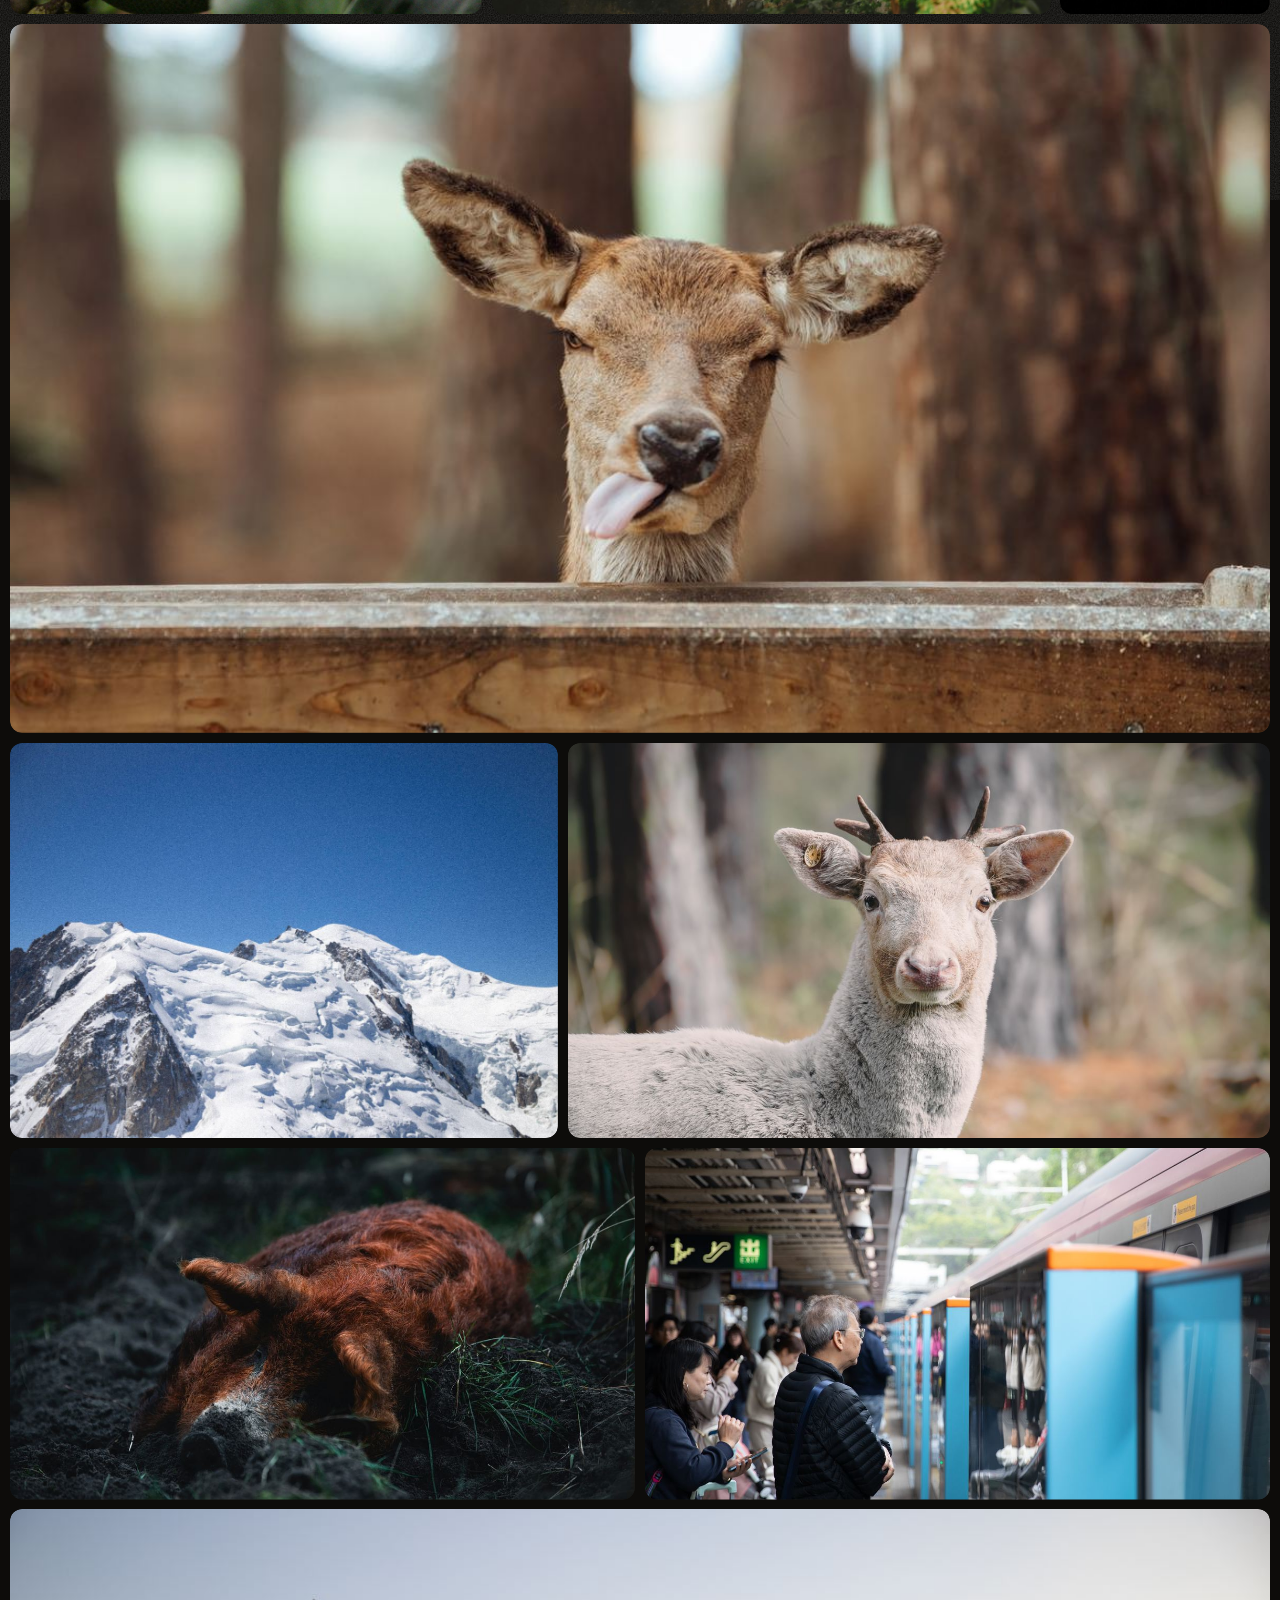
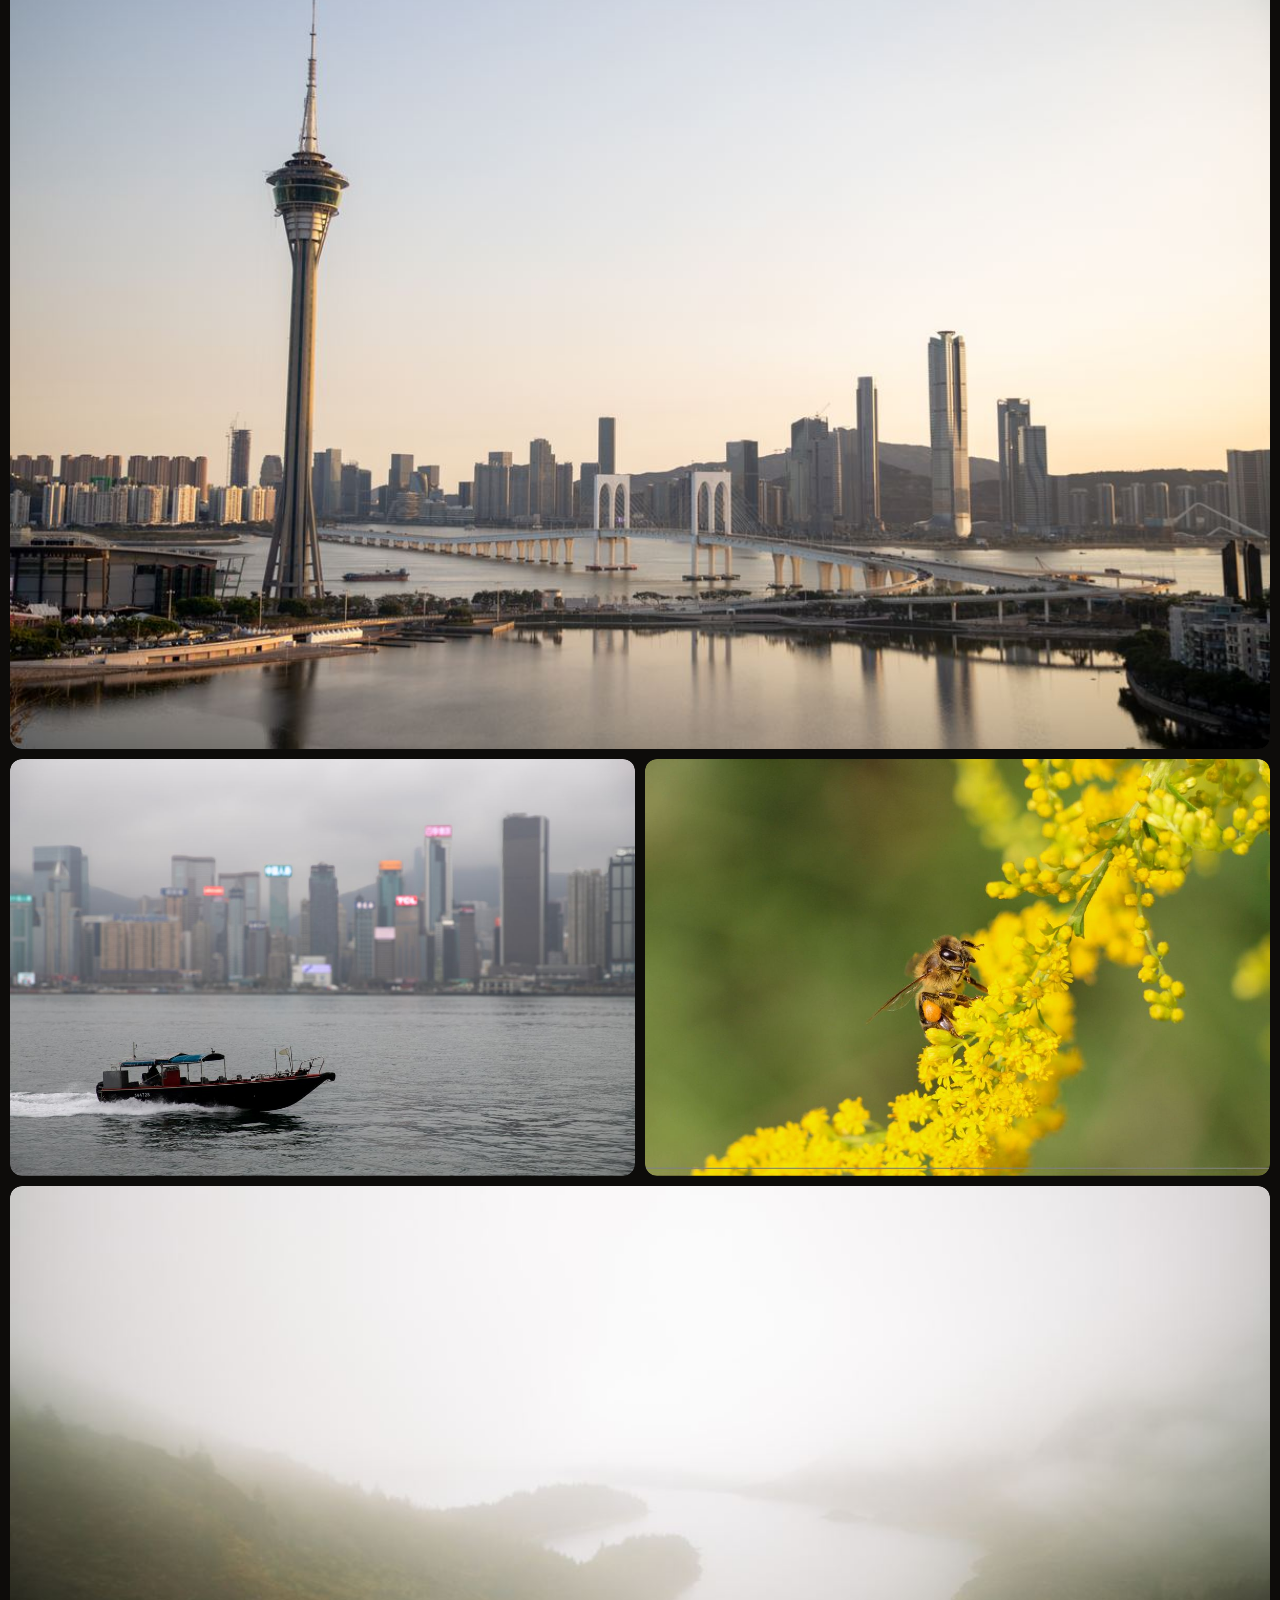
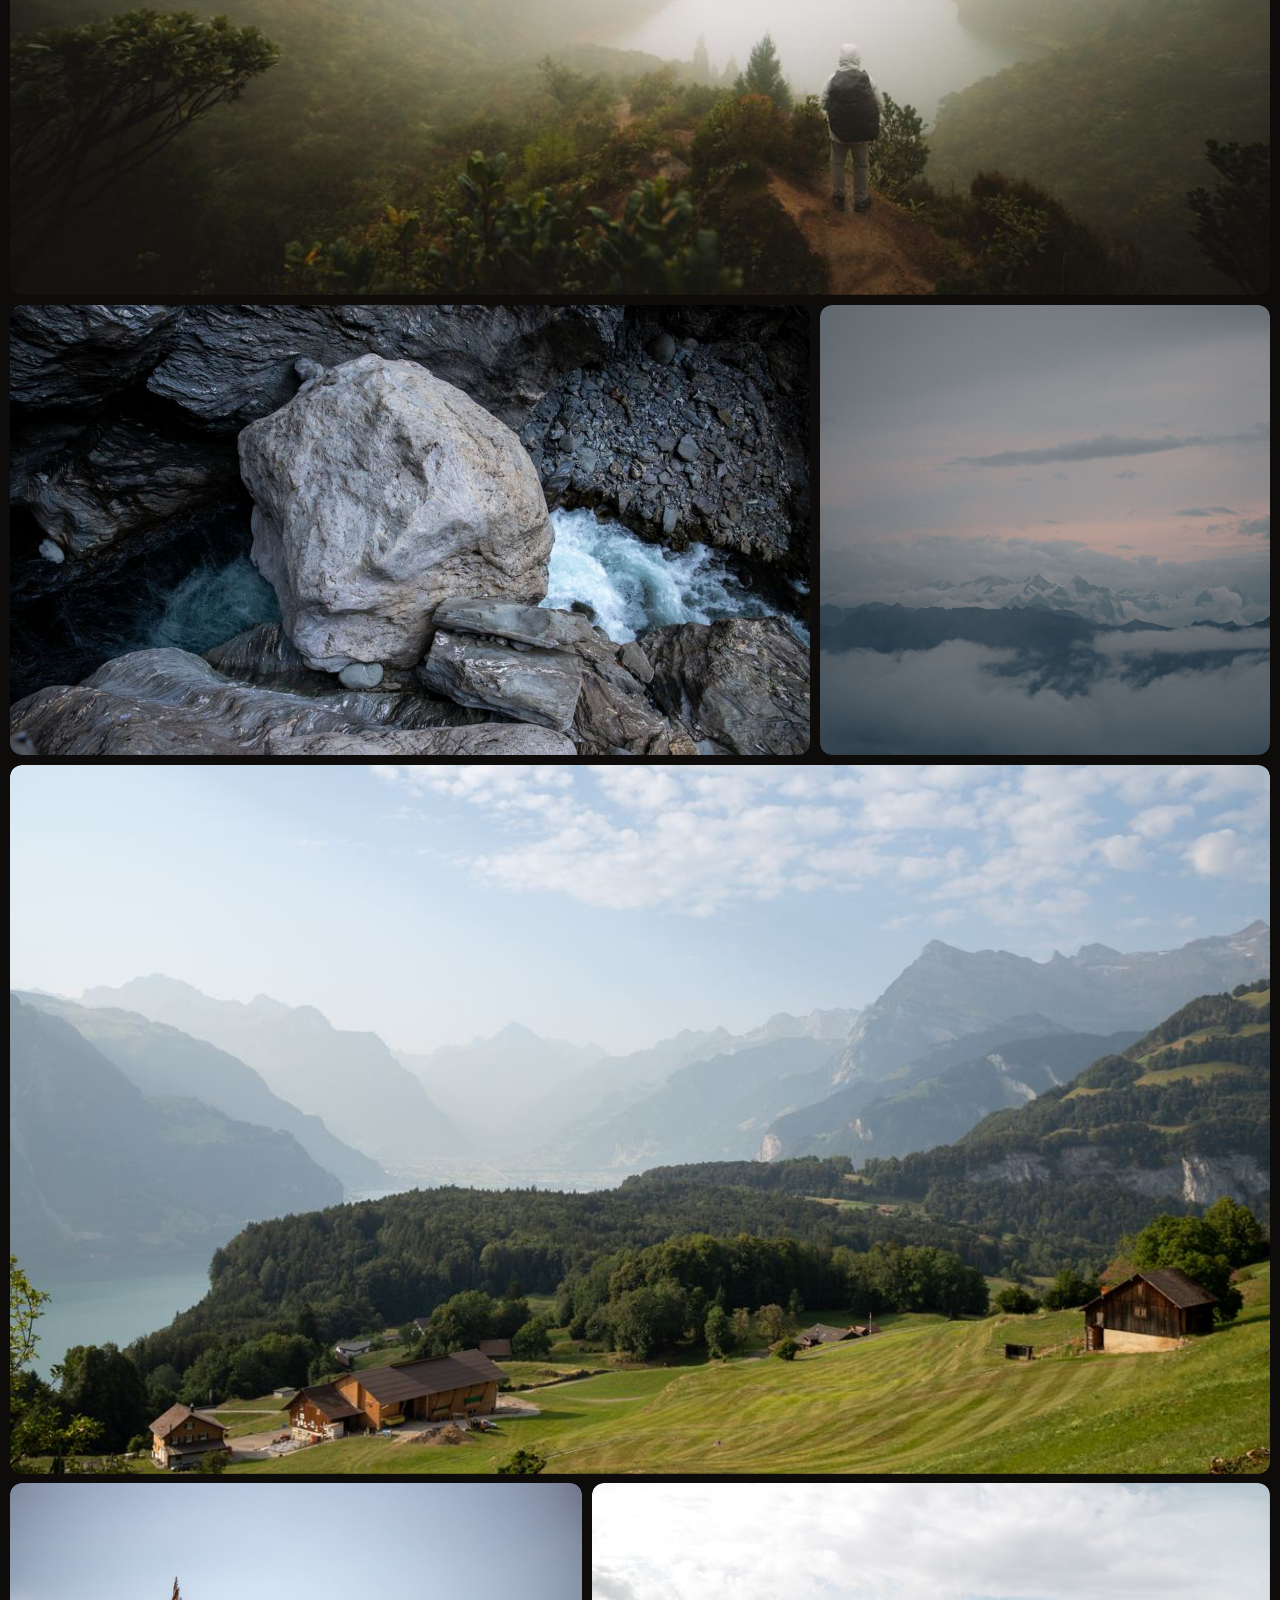
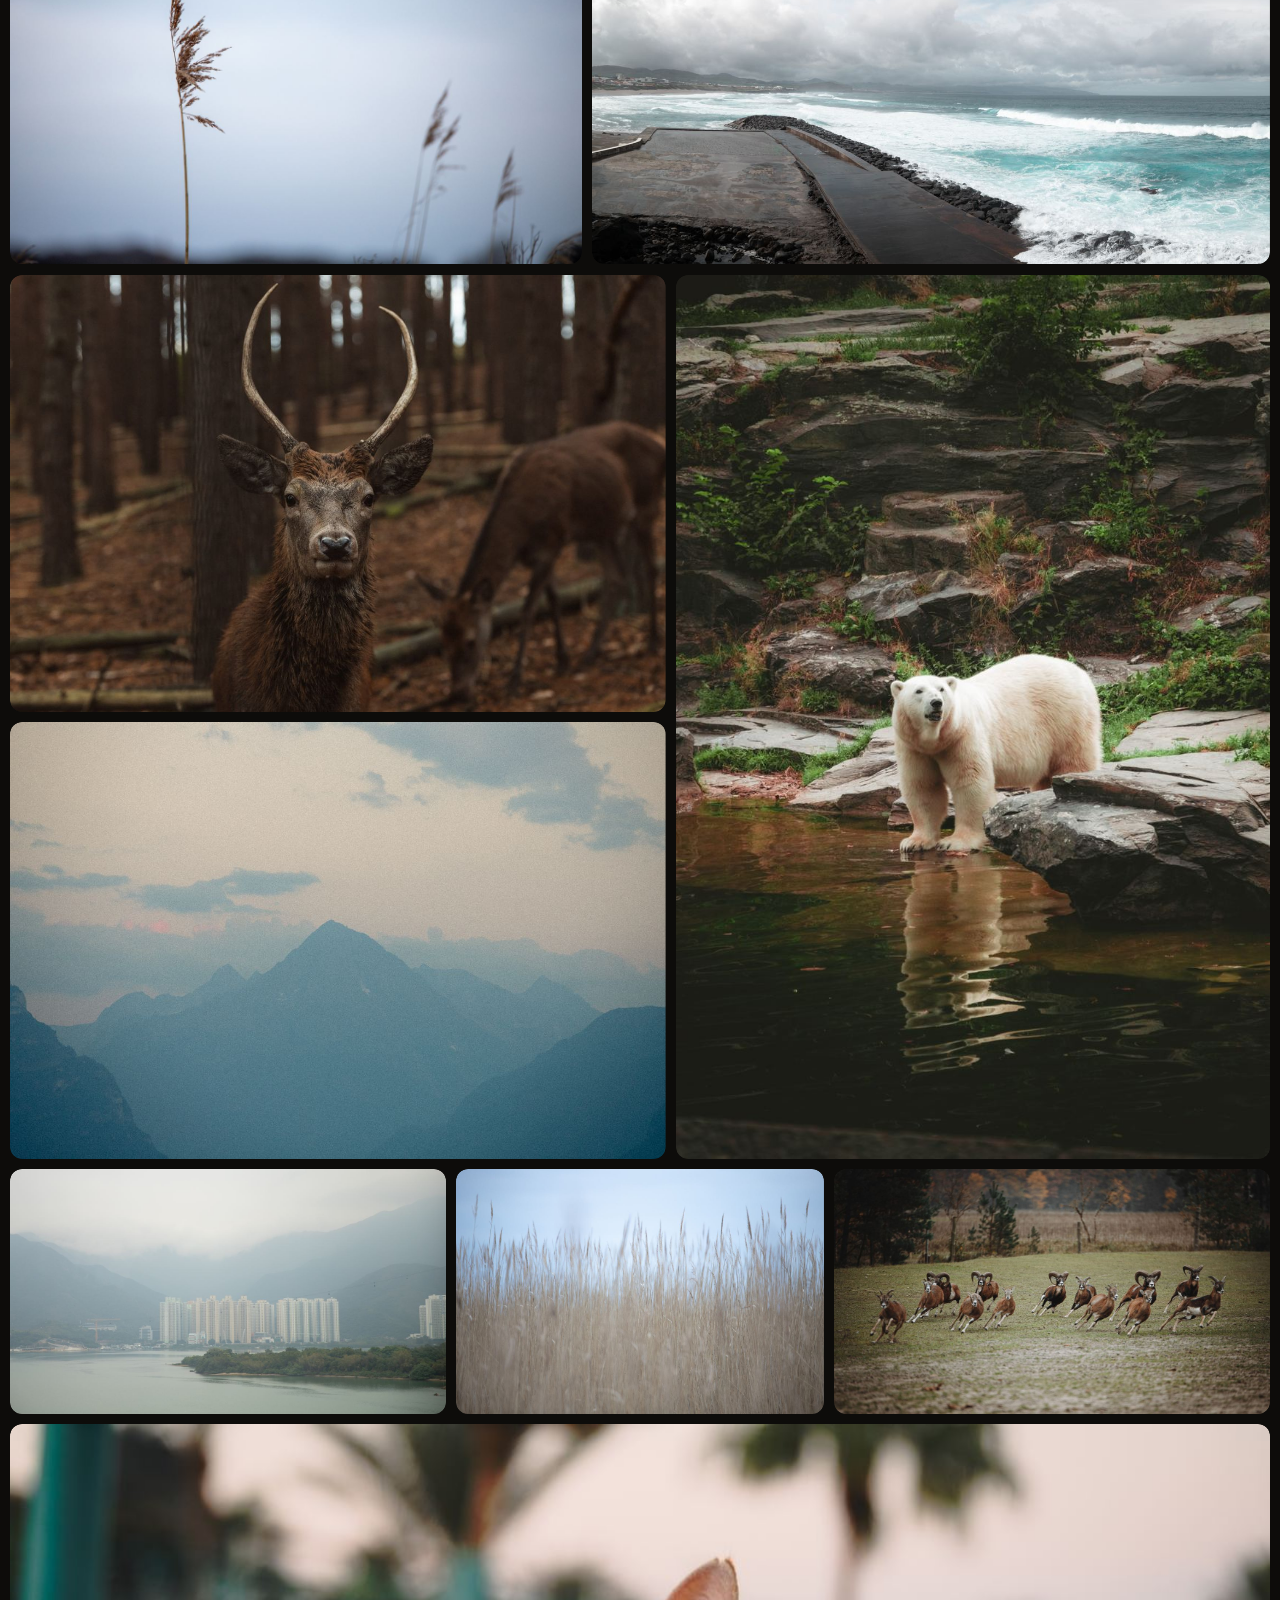
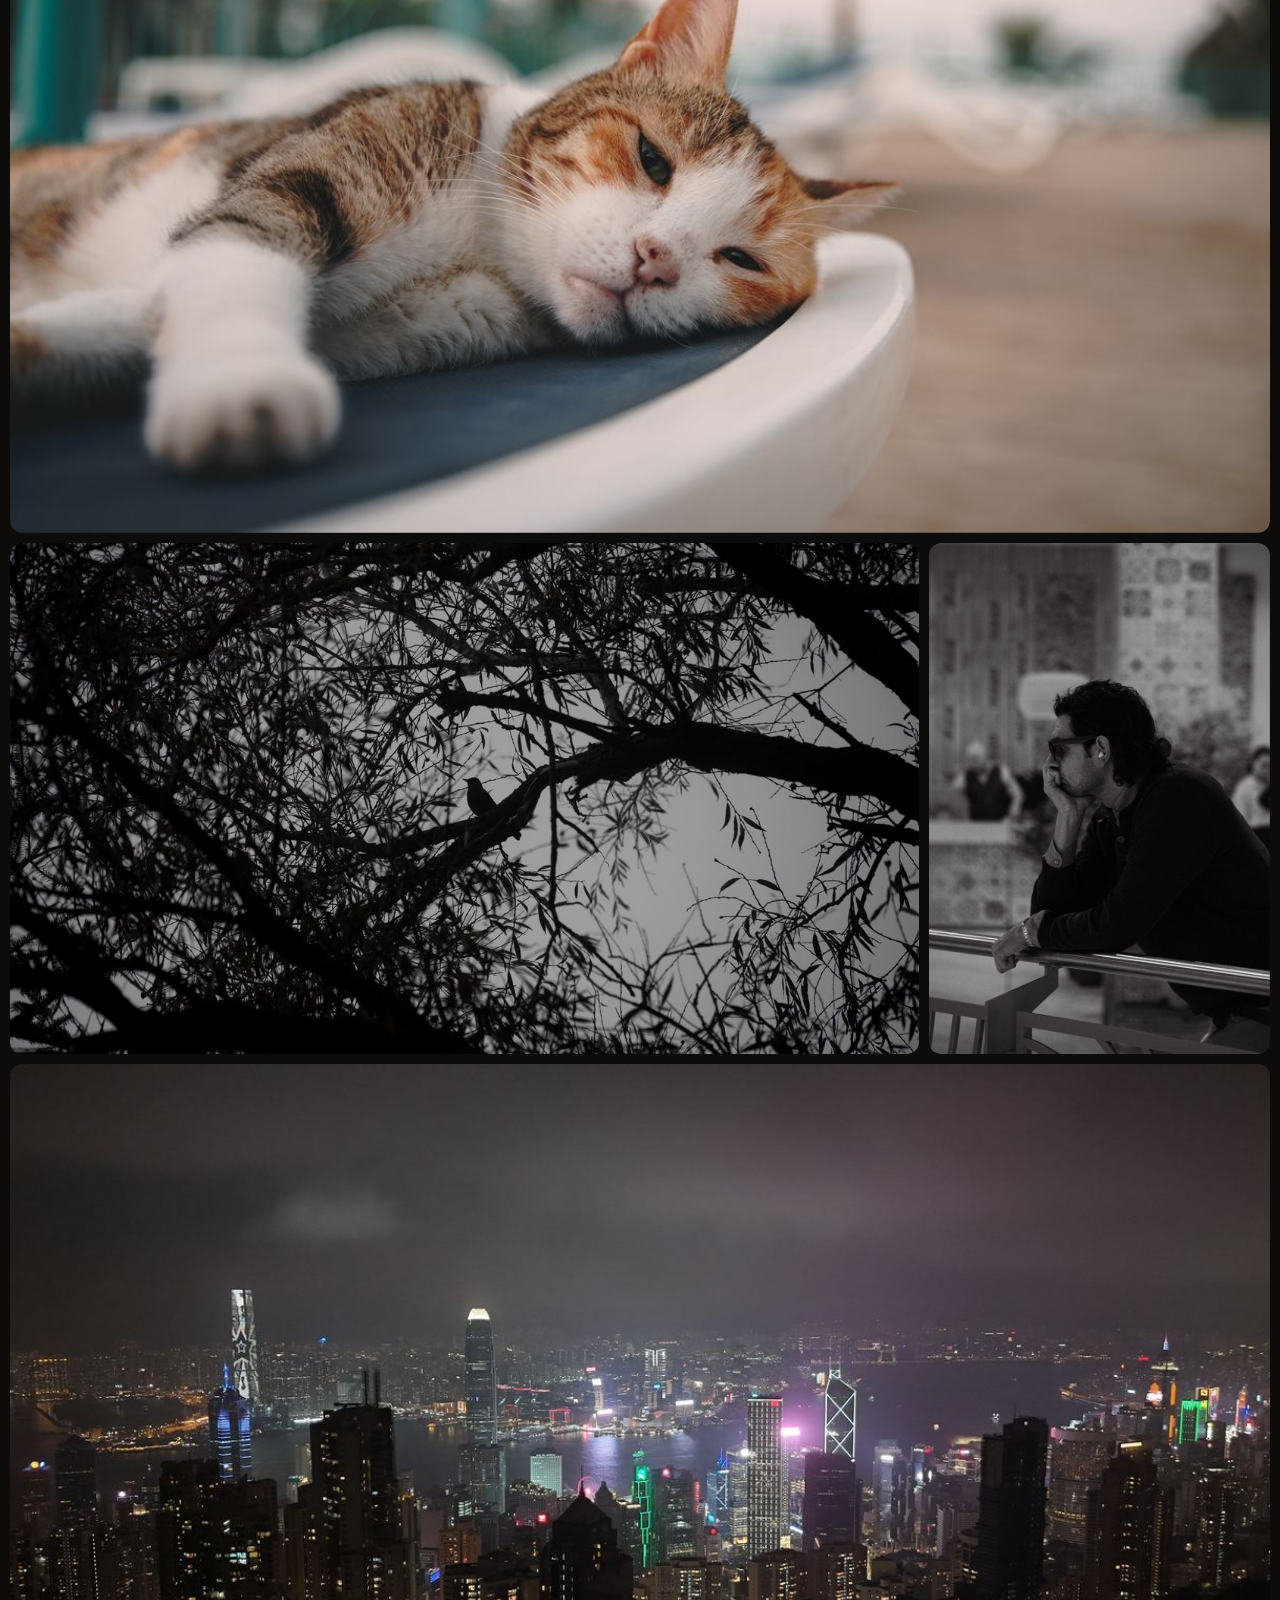
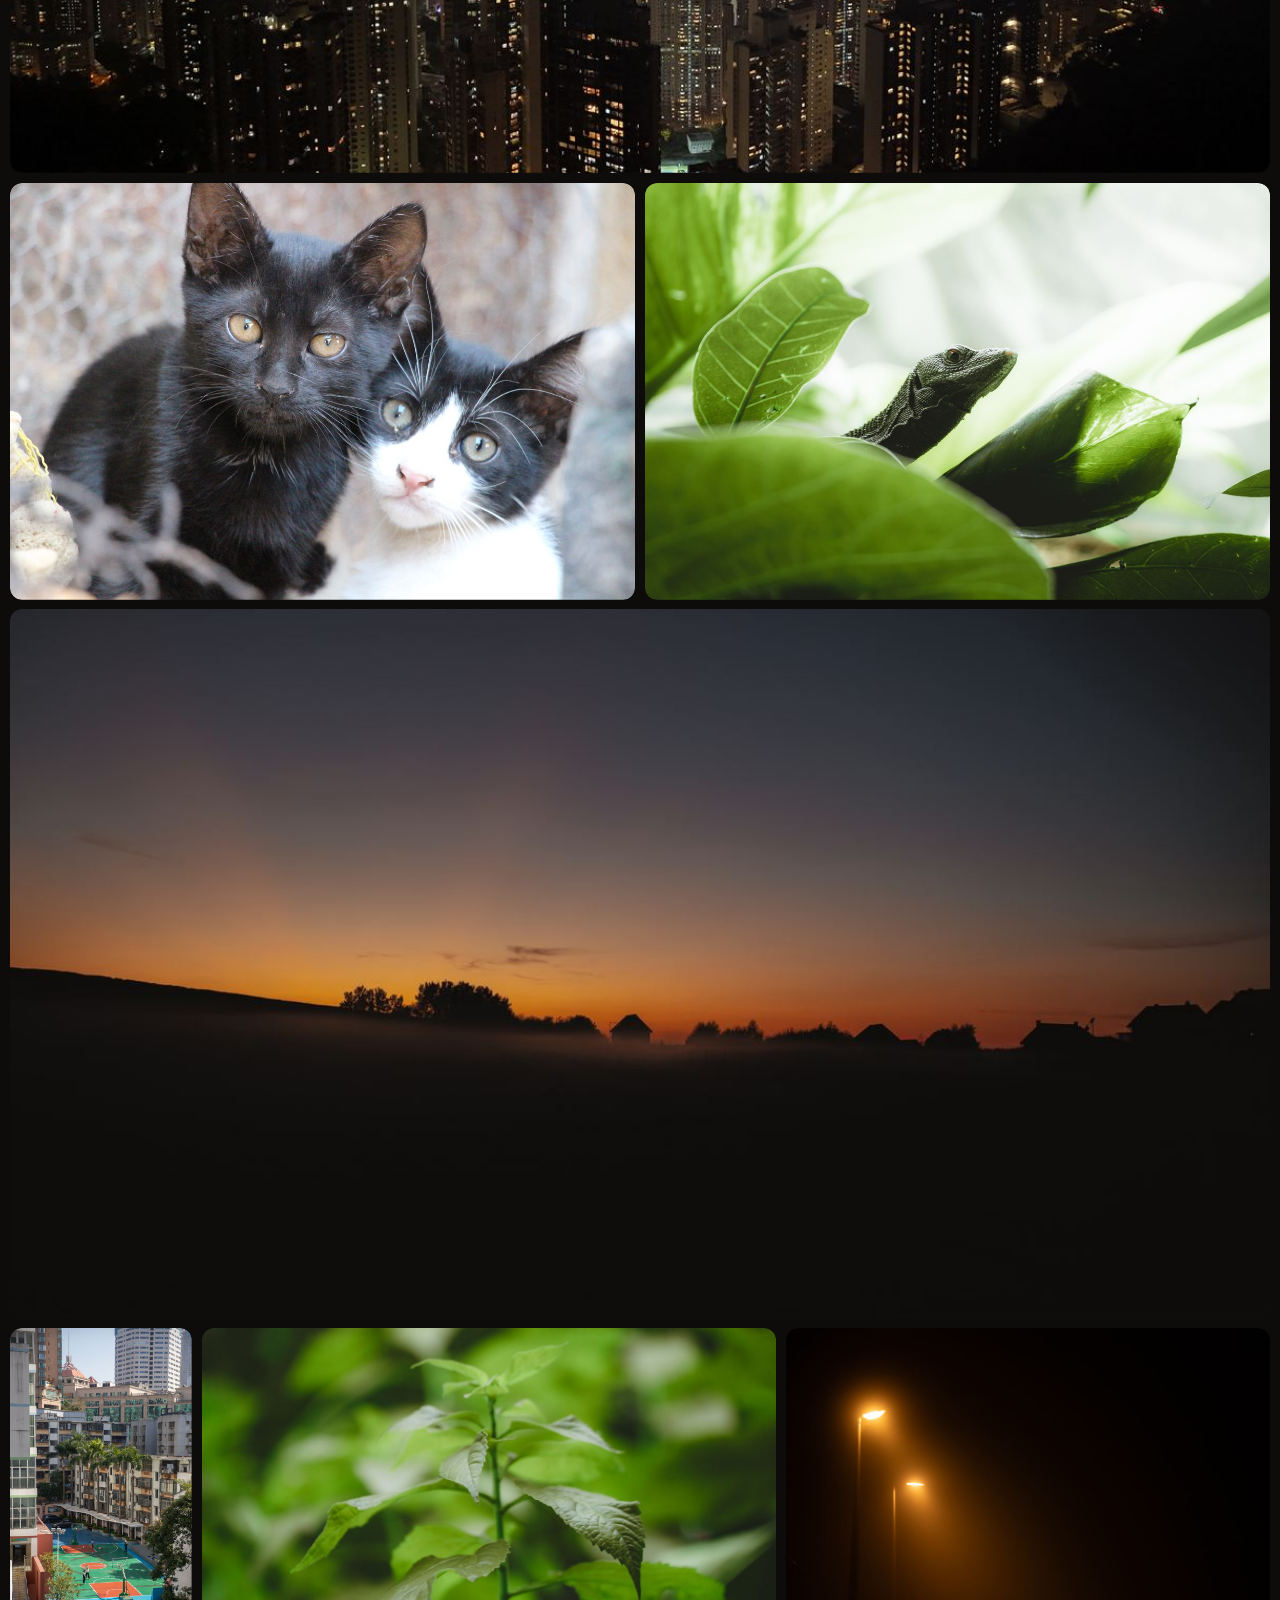
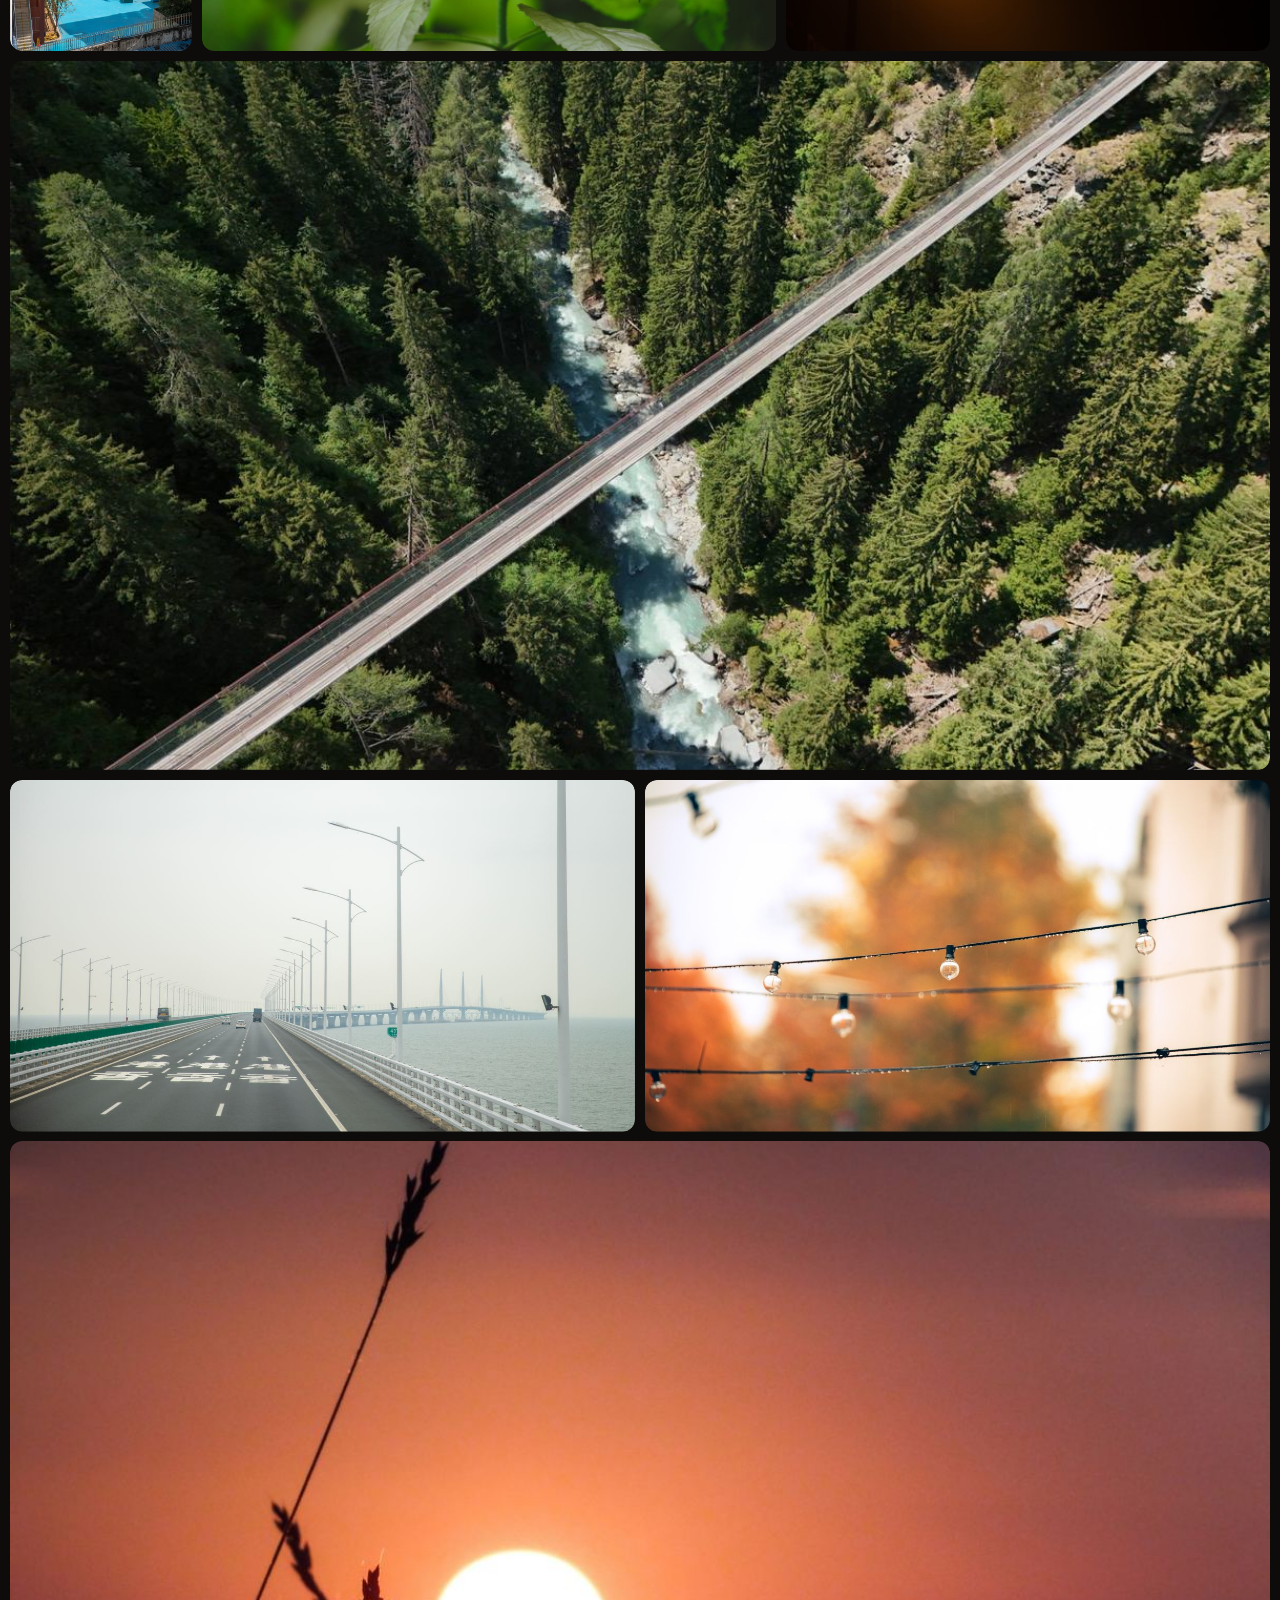
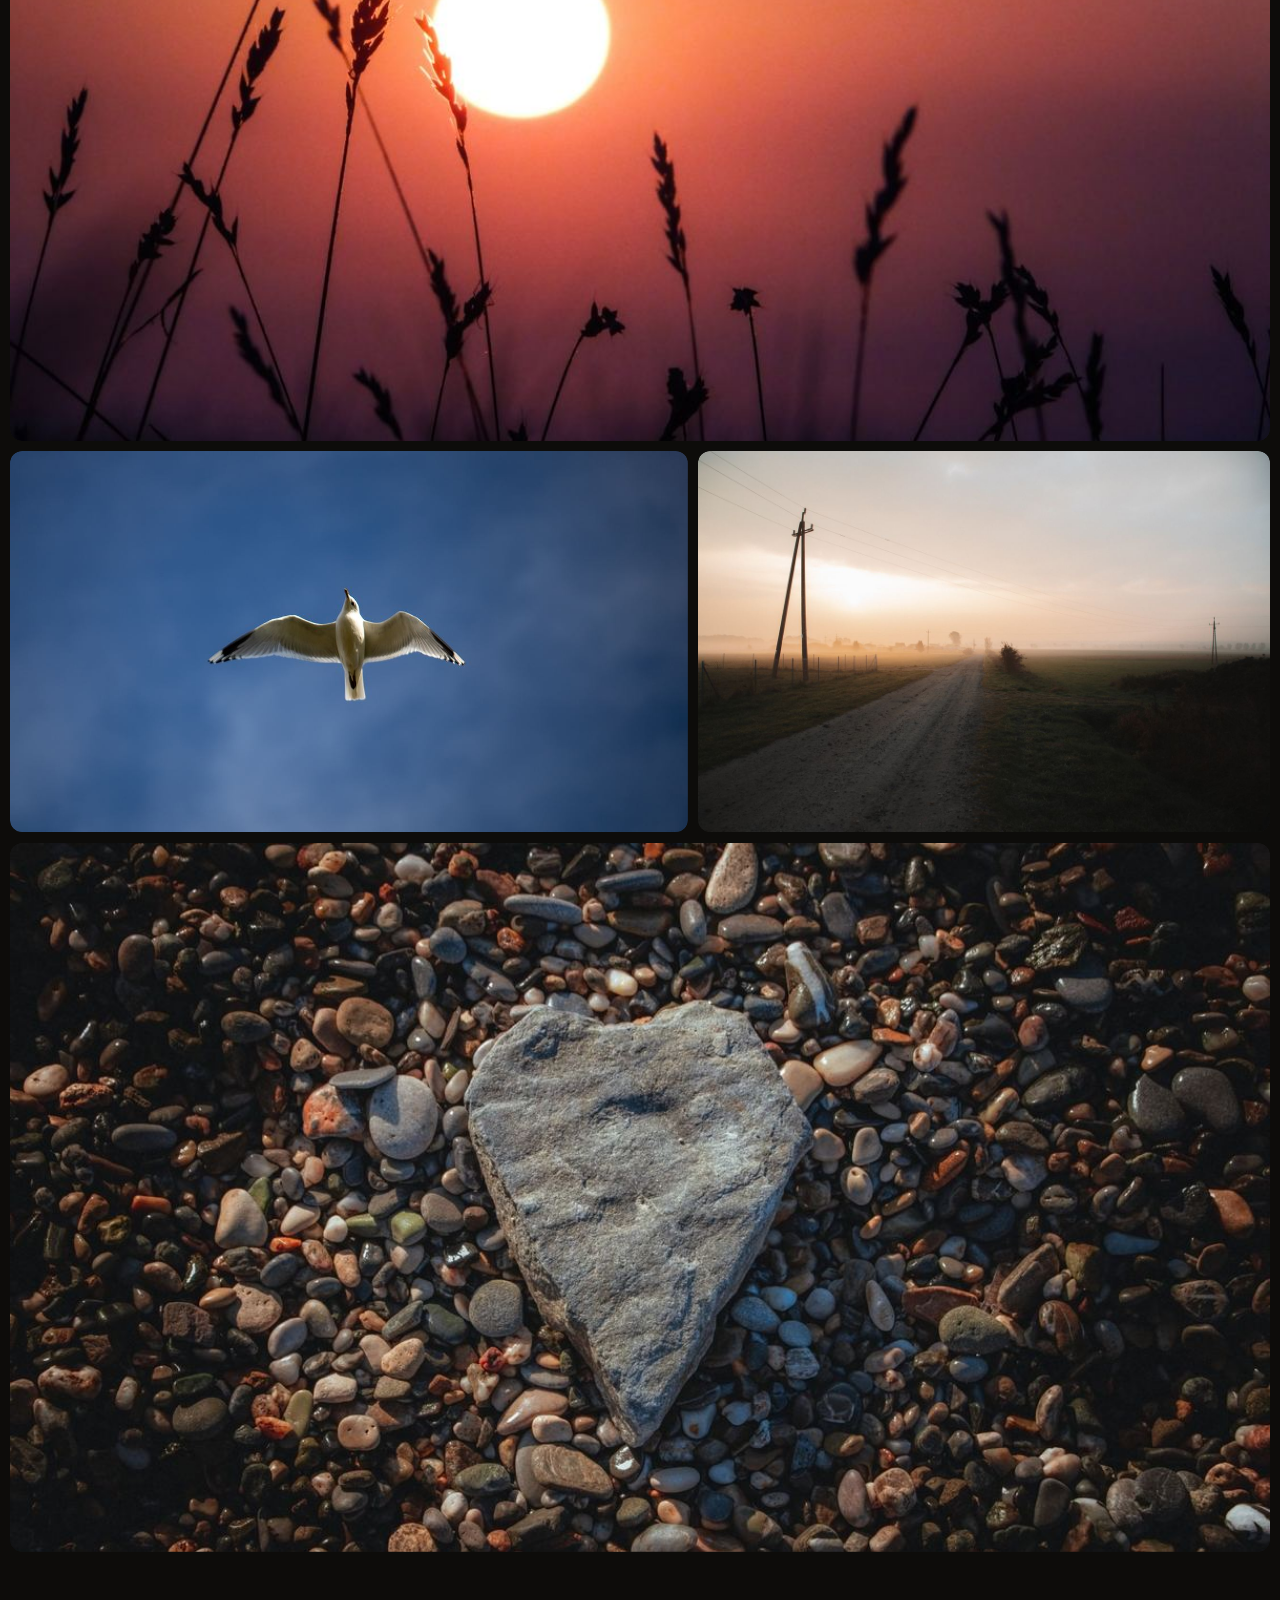
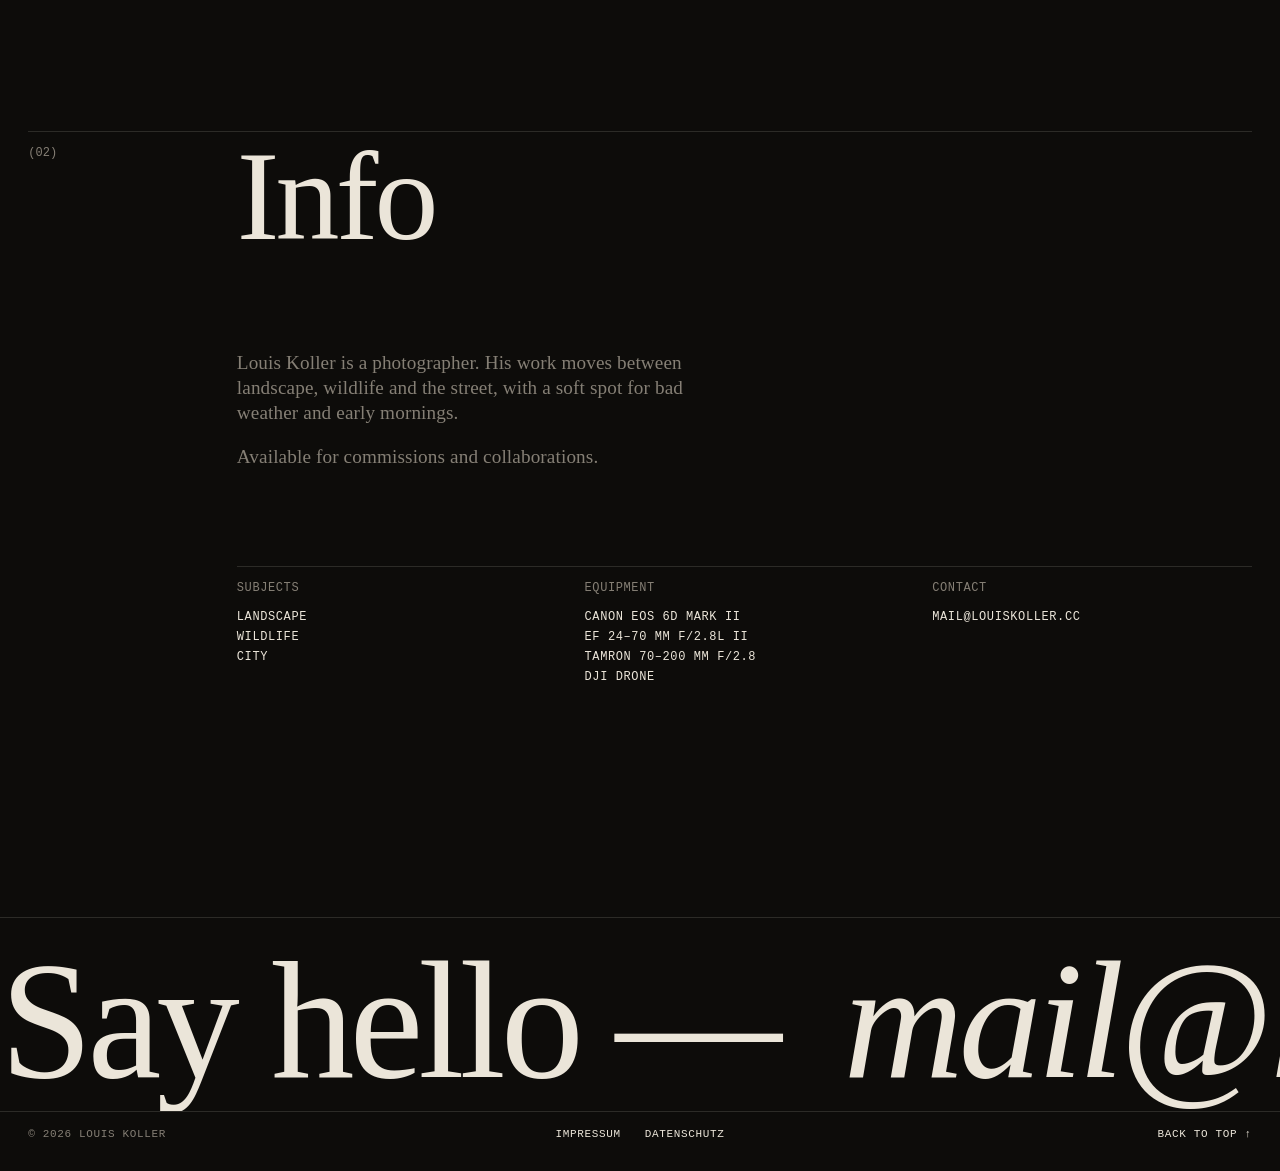
==== commit 523bba5a: "Add Vercel Web Analytics Load the Vercel Analytics script on the public pages (home, impressum, date" ====
--- a/index.html
+++ b/index.html
@@ -18,6 +18,10 @@
     try { var t = localStorage.getItem("lk-theme"); if (t) document.documentElement.dataset.theme = t; } catch (e) {}
     document.documentElement.classList.add("js");
   </script>
+  <script>
+    window.va = window.va || function () { (window.vaq = window.vaq || []).push(arguments); };
+  </script>
+  <script defer src="/_vercel/insights/script.js"></script>
 </head>
 <body>
   <a class="skip" href="#photographs">Skip to work</a>
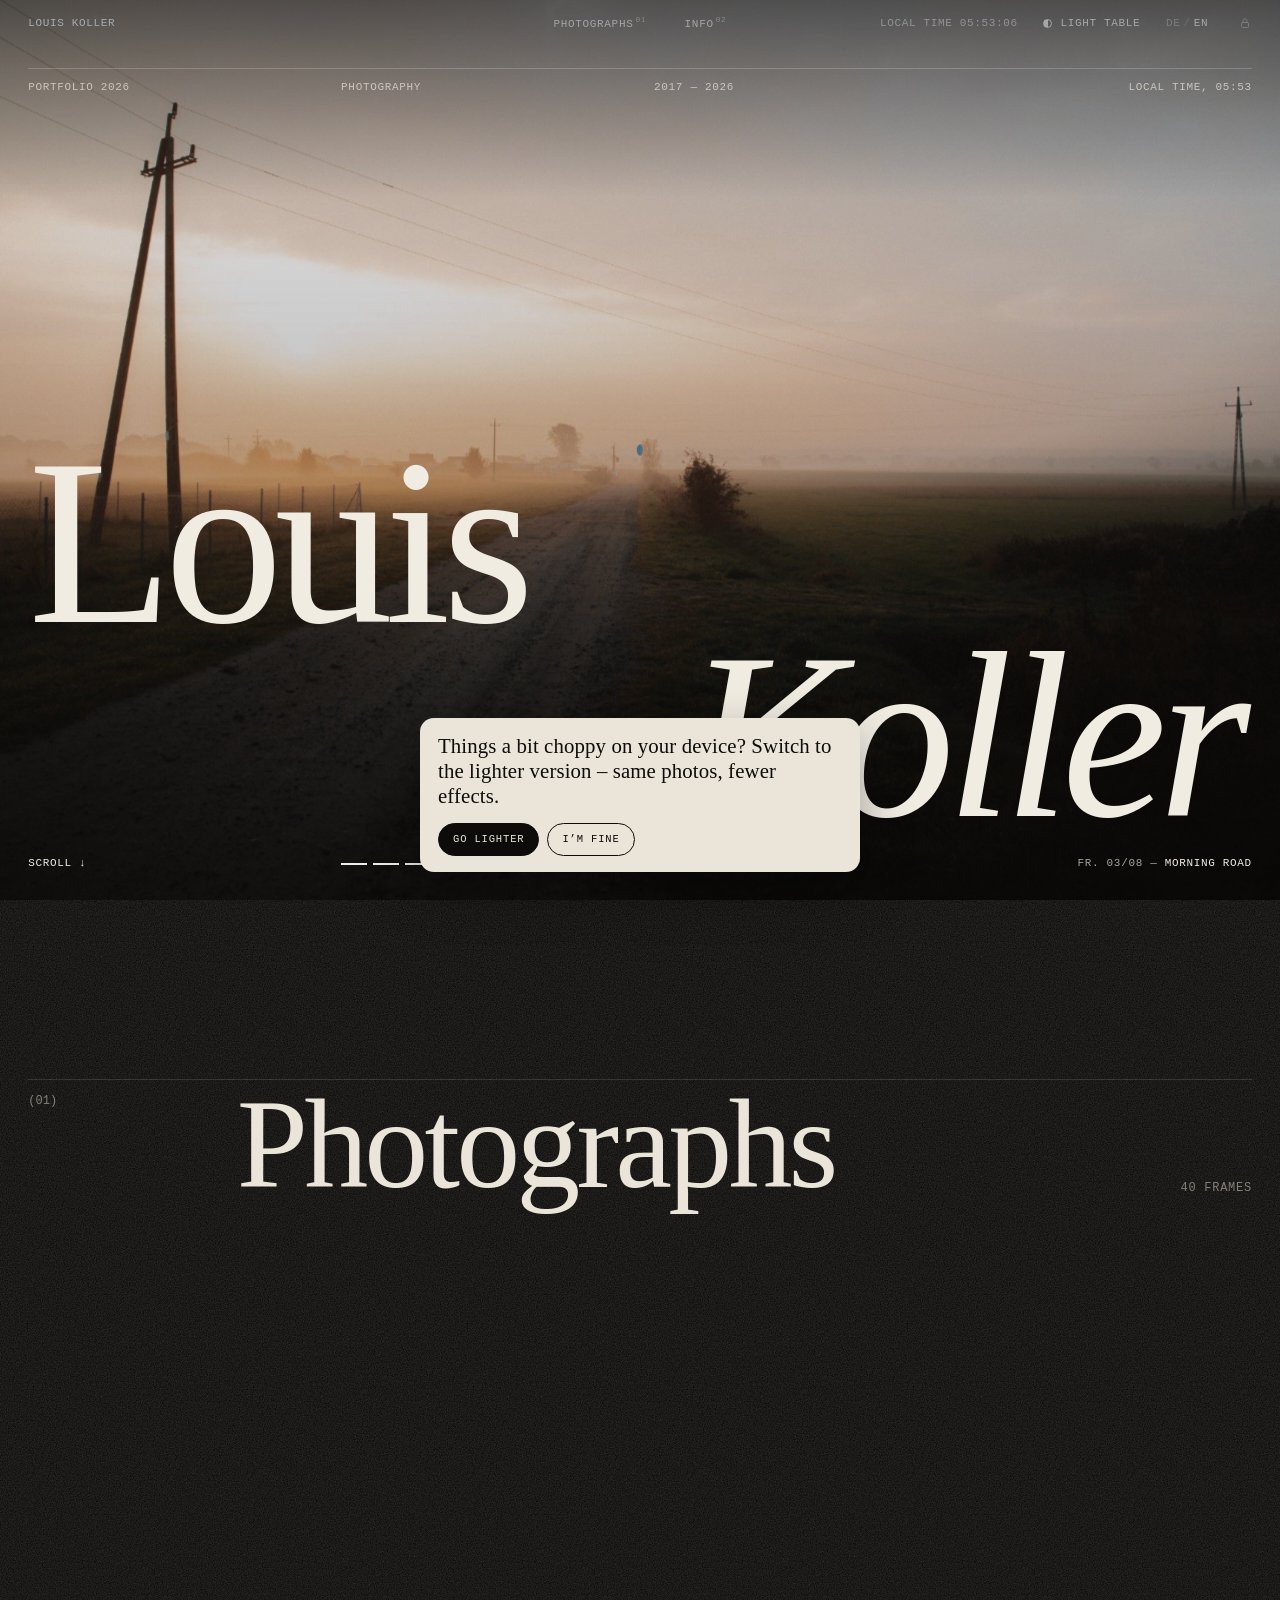
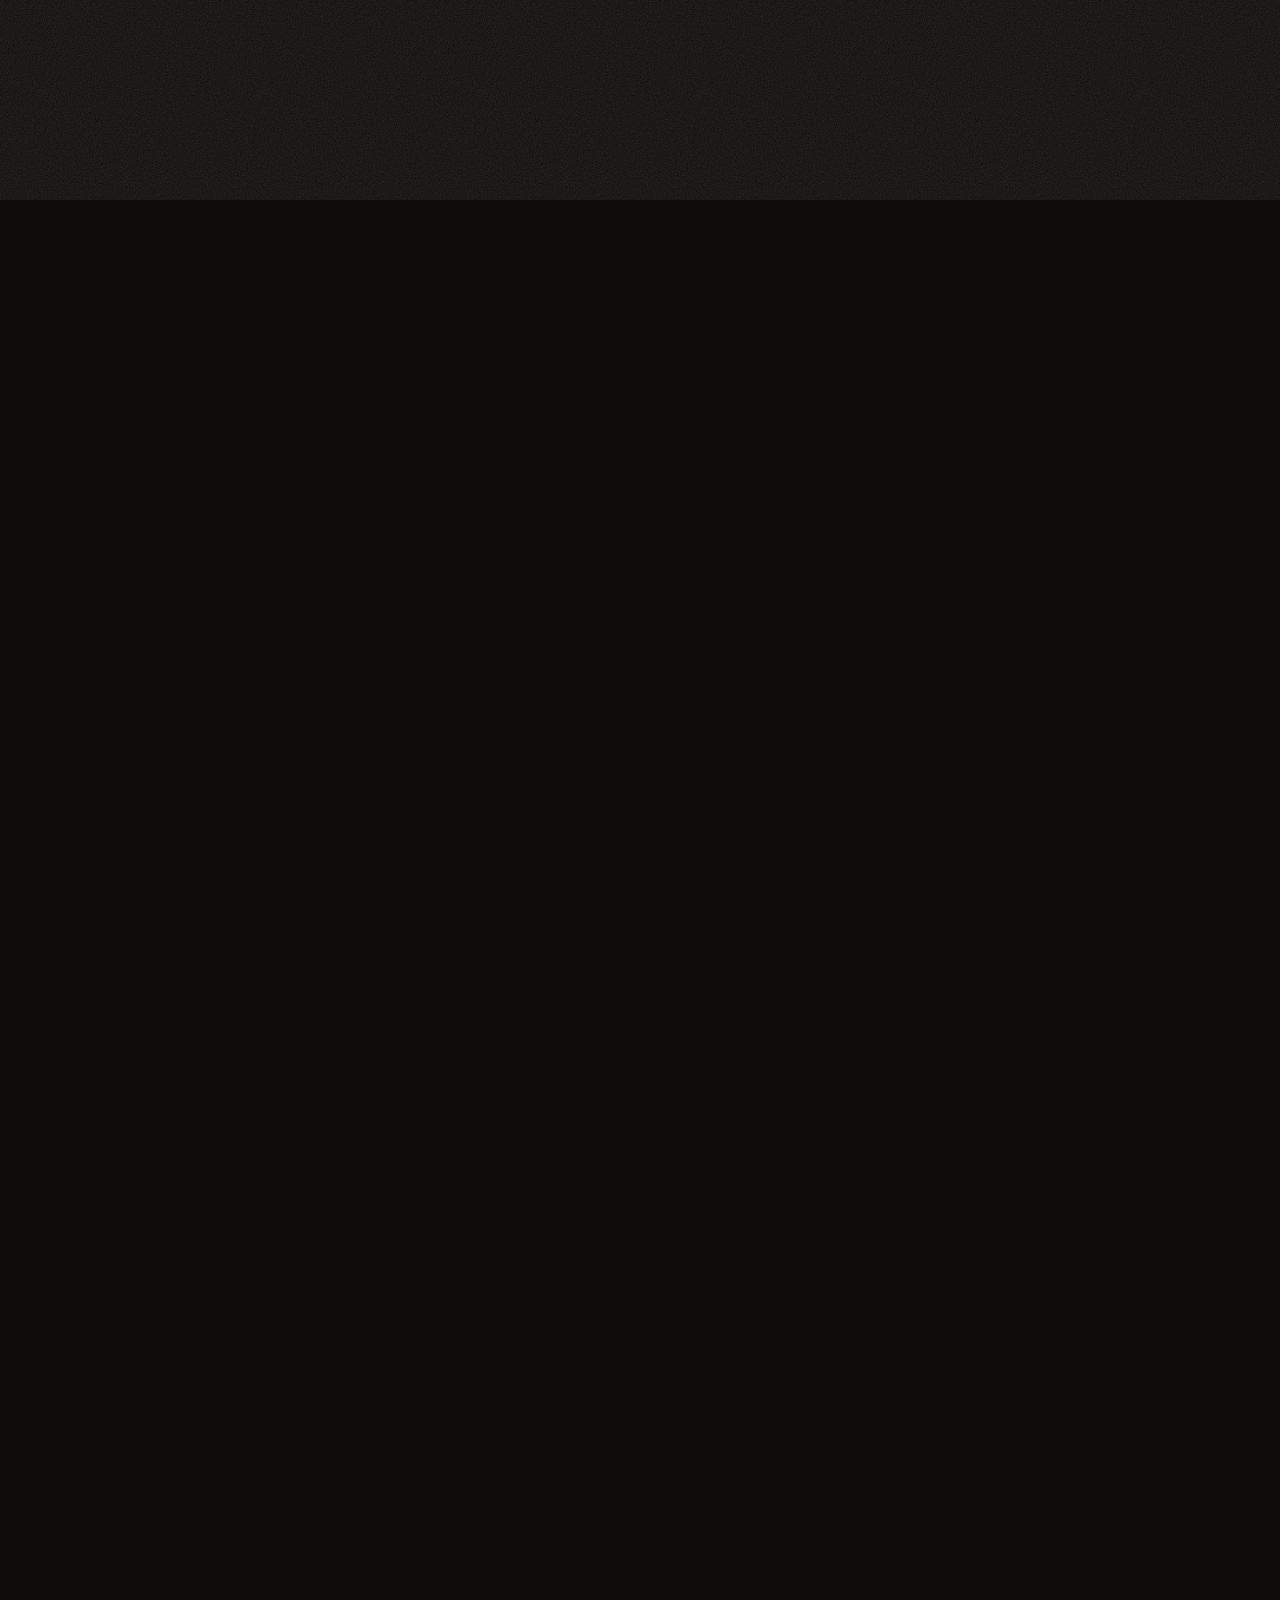
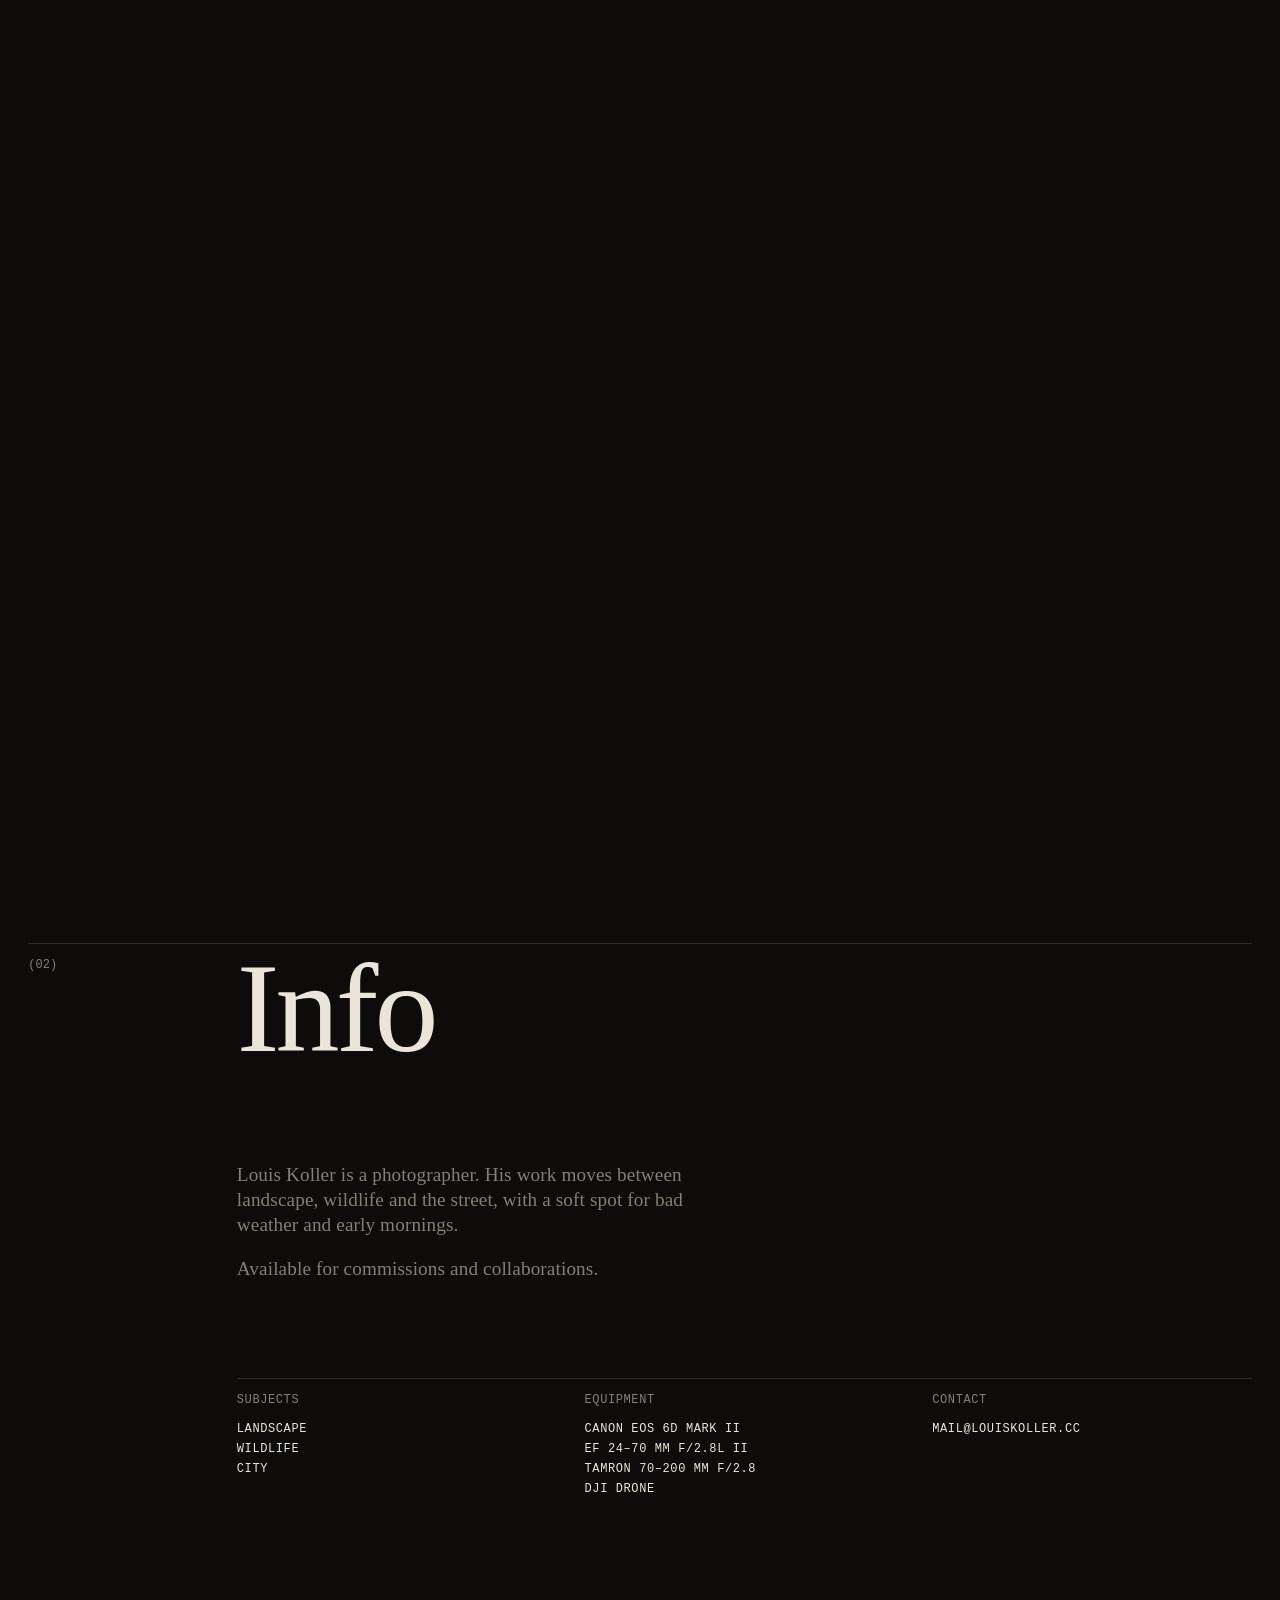
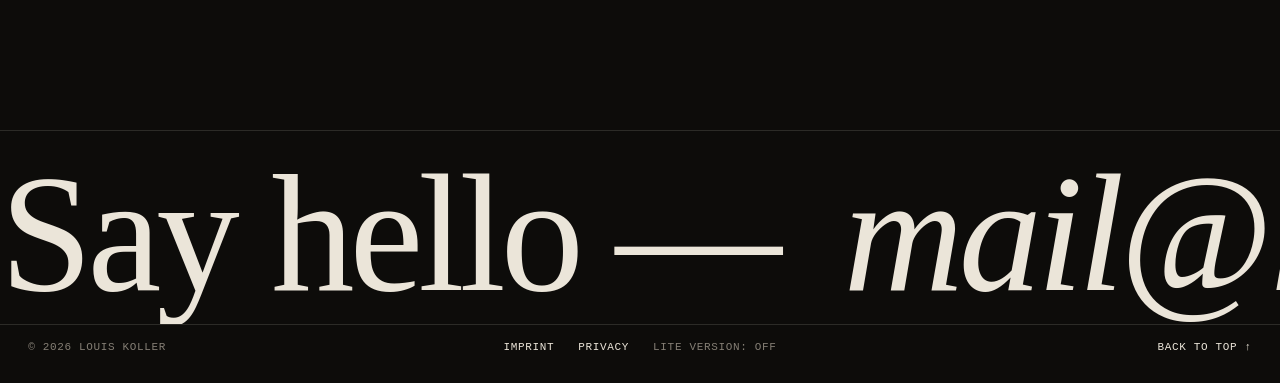
==== commit 08afb33d: "Lite version, German/English, smoother phones, cursor fixes - Cursor: guard the animation loop again" ====
--- a/index.html
+++ b/index.html
@@ -1,10 +1,10 @@
 <!doctype html>
-<html lang="en" data-theme="dark">
+<html lang="de" data-theme="dark">
 <head>
   <meta charset="utf-8">
   <meta name="viewport" content="width=device-width, initial-scale=1, viewport-fit=cover">
-  <title>Louis Koller — Photography</title>
-  <meta name="description" content="Louis Koller — photographer. Landscape, wildlife and city photographs.">
+  <title>Louis Koller — Fotografie</title>
+  <meta name="description" content="Louis Koller — Fotograf. Landschaft, Wildtiere und Stadt.">
   <meta name="theme-color" content="#0d0c0a">
   <meta property="og:title" content="Louis Koller — Photography">
   <meta property="og:image" content="https://www.louiskoller.cc/images/thumbs/01-into-the-fog.jpg">
@@ -13,9 +13,10 @@
   <meta property="og:url" content="https://www.louiskoller.cc/">
   <link rel="icon" href="data:image/svg+xml,%3Csvg xmlns='http://www.w3.org/2000/svg' viewBox='0 0 32 32'%3E%3Crect width='32' height='32' fill='%230d0c0a'/%3E%3Ccircle cx='16' cy='16' r='6' fill='%23ff3b1f'/%3E%3C/svg%3E">
   <link rel="stylesheet" href="assets/css/fonts.css?v=1">
-  <link rel="stylesheet" href="assets/css/style.css?v=10">
+  <link rel="stylesheet" href="assets/css/style.css?v=11">
   <script>
     try { var t = localStorage.getItem("lk-theme"); if (t) document.documentElement.dataset.theme = t; } catch (e) {}
+    try { if (localStorage.getItem("lk-lite") === "1") document.documentElement.classList.add("lite"); } catch (e) {}
     document.documentElement.classList.add("js");
   </script>
   <script>
@@ -24,13 +25,13 @@
   <script defer src="/_vercel/insights/script.js"></script>
 </head>
 <body>
-  <a class="skip" href="#photographs">Skip to work</a>
+  <a class="skip" href="#photographs" data-i18n="skip">Zu den Fotos</a>
 
   <!-- Intro: "developing" -->
   <div class="loader" aria-hidden="true">
     <div class="loader__row">
       <span class="loader__dot"></span>
-      <span>Developing</span>
+      <span data-i18n="developing">Entwickeln</span>
       <span class="loader__count">000</span>
     </div>
   </div>
@@ -38,16 +39,19 @@
   <header class="nav">
     <a class="nav__name" href="#top" data-name></a>
     <nav class="nav__links" aria-label="Sections">
-      <a href="#photographs">Photographs<sup>01</sup></a>
-      <a href="#stills">Stills<sup>02</sup></a>
-      <a href="#info">Info<sup>03</sup></a>
+      <a href="#photographs"><span data-i18n="navPhotos">Fotografien</span><sup>01</sup></a>
+      <a href="#stills"><span data-i18n="navStills">Stills</span><sup>02</sup></a>
+      <a href="#info"><span data-i18n="navInfo">Info</span><sup>03</sup></a>
     </nav>
     <div class="nav__right">
       <span class="nav__clock" data-clock></span>
-      <button class="nav__theme" type="button" data-theme-toggle aria-label="Toggle light table mode">
-        <span class="nav__theme-dot"></span><span data-theme-label>Light table</span>
+      <button class="nav__theme" type="button" data-theme-toggle aria-label="Leuchttisch-Modus umschalten" data-i18n-aria="themeAria">
+        <span class="nav__theme-dot"></span><span data-theme-label>Leuchttisch</span>
       </button>
-      <button class="nav__lock" type="button" data-lock aria-label="Privater Bereich" title="Privat">
+      <button class="nav__lang" type="button" data-lang-toggle aria-label="Switch to English">
+        <span data-lang="de" class="is-on">DE</span><span aria-hidden="true">/</span><span data-lang="en">EN</span>
+      </button>
+      <button class="nav__lock" type="button" data-lock aria-label="Privater Bereich" title="Privat" data-i18n-aria="lockAria" data-i18n-title="lockTitle">
         <svg viewBox="0 0 24 24" fill="none" stroke="currentColor" stroke-width="1.7" stroke-linecap="round" aria-hidden="true"><rect x="5" y="11" width="14" height="10" rx="2"/><path d="M8 11V7.5a4 4 0 0 1 8 0V11"/></svg>
       </button>
     </div>
@@ -80,7 +84,7 @@
       </h1>
 
       <div class="hero__foot">
-        <a href="#photographs" class="hero__scroll">Scroll <span aria-hidden="true">↓</span></a>
+        <a href="#photographs" class="hero__scroll"><span data-i18n="scroll">Scrollen</span> <span aria-hidden="true">↓</span></a>
         <span class="hero__ticks" data-hero-ticks></span>
         <span class="hero__caption" data-hero-caption></span>
       </div>
@@ -90,7 +94,7 @@
     <section class="section" id="photographs">
       <div class="section-head">
         <span class="section-head__num">(01)</span>
-        <h2 class="section-head__title">Photo&shy;graphs</h2>
+        <h2 class="section-head__title" data-i18n-html="photosTitle">Foto&shy;grafien</h2>
         <div class="section-head__side">
           <span data-photo-count></span>
         </div>
@@ -130,30 +134,31 @@
   </main>
 
   <footer class="footer">
-    <a class="marquee" data-mail aria-label="Send an email">
+    <a class="marquee" data-mail aria-label="E-Mail schreiben" data-i18n-aria="mailAria">
       <span class="marquee__track" data-marquee></span>
     </a>
     <div class="footer__row">
       <span>© <span data-year></span> <span data-fullname></span></span>
       <span class="footer__links" data-links>
-        <a href="impressum/">Impressum</a>
-        <a href="datenschutz/">Datenschutz</a>
+        <a href="impressum/" data-i18n="imprint">Impressum</a>
+        <a href="datenschutz/" data-i18n="privacy">Datenschutz</a>
+        <button type="button" class="footer__lite" data-lite-toggle aria-pressed="false"><span data-i18n="liteLabel">Leichte Version</span>: <span data-lite-state>aus</span></button>
       </span>
-      <a href="#top">Back to top ↑</a>
+      <a href="#top" data-i18n="backTop">Nach oben ↑</a>
     </div>
   </footer>
 
   <!-- Lightbox -->
-  <div class="lb" role="dialog" aria-modal="true" aria-label="Image viewer" data-lb hidden>
+  <div class="lb" role="dialog" aria-modal="true" aria-label="Bildansicht" data-i18n-aria="viewer" data-lb hidden>
     <div class="lb__top">
       <span data-lb-count></span>
-      <button type="button" class="lb__close" data-lb-close>Close <span aria-hidden="true">✕</span></button>
+      <button type="button" class="lb__close" data-lb-close><span data-i18n="close">Schließen</span> <span aria-hidden="true">✕</span></button>
     </div>
     <div class="lb__stage">
       <img alt="" data-lb-img>
-      <button type="button" class="lb__hit lb__hit--prev" data-lb-prev data-cursor="Prev" aria-label="Previous image"></button>
-      <button type="button" class="lb__hit lb__hit--close" data-lb-close-zone data-cursor="Close" aria-label="Close viewer"></button>
-      <button type="button" class="lb__hit lb__hit--next" data-lb-next data-cursor="Next" aria-label="Next image"></button>
+      <button type="button" class="lb__hit lb__hit--prev" data-lb-prev data-cursor="Zurück" data-i18n-cursor="prev" aria-label="Vorheriges Bild" data-i18n-aria="prevAria"></button>
+      <button type="button" class="lb__hit lb__hit--close" data-lb-close-zone data-cursor="Schließen" data-i18n-cursor="close" aria-label="Ansicht schließen" data-i18n-aria="closeAria"></button>
+      <button type="button" class="lb__hit lb__hit--next" data-lb-next data-cursor="Weiter" data-i18n-cursor="next" aria-label="Nächstes Bild" data-i18n-aria="nextAria"></button>
     </div>
     <div class="lb__bottom">
       <span class="lb__title" data-lb-title></span>
@@ -162,29 +167,32 @@
   </div>
 
   <!-- Private area (Gapyear route) -->
-  <div class="lock" role="dialog" aria-modal="true" aria-label="Code eingeben" data-lock-modal hidden>
+  <div class="lock" role="dialog" aria-modal="true" aria-label="Code eingeben" data-i18n-aria="lockDialog" data-lock-modal hidden>
     <div class="lock__box">
       <svg class="lock__icon" viewBox="0 0 24 24" fill="none" stroke="currentColor" stroke-width="1.6" stroke-linecap="round" aria-hidden="true"><rect x="5" y="11" width="14" height="10" rx="2"/><path d="M8 11V7.5a4 4 0 0 1 8 0V11"/></svg>
       <p class="lock__title">Gap<em>year</em></p>
       <div class="lock__code" data-lock-code>
-        <input type="text" inputmode="numeric" pattern="[0-9]*" autocomplete="off" maxlength="4" aria-label="Vierstelliger Code" data-lock-input>
+        <input type="text" inputmode="numeric" pattern="[0-9]*" autocomplete="off" maxlength="4" aria-label="Vierstelliger Code" data-i18n-aria="lockInput" data-lock-input>
         <span></span><span></span><span></span><span></span>
       </div>
       <p class="lock__hint" data-lock-hint aria-live="polite"></p>
-      <button type="button" class="lock__cancel" data-lock-close>Abbrechen</button>
+      <button type="button" class="lock__cancel" data-lock-close data-i18n="cancel">Abbrechen</button>
     </div>
   </div>
 
   <div class="cursor" aria-hidden="true">
+    <div class="cursor__lens"></div>
     <div class="cursor__blob"></div>
     <span class="cursor__label" data-cursor-label></span>
   </div>
 
-  <noscript><p class="noscript">This portfolio needs JavaScript to show the pictures.</p></noscript>
+  <noscript><p class="noscript">Dieses Portfolio braucht JavaScript, um die Bilder zu zeigen. — This portfolio needs JavaScript to show the pictures.</p></noscript>
 
-  <script src="assets/js/content.js?v=6"></script>
-  <script src="assets/js/warp.js?v=3"></script>
-  <script src="assets/js/main.js?v=10"></script>
-  <script src="assets/js/lock.js?v=1"></script>
+  <script src="assets/js/content.js?v=7"></script>
+  <script src="assets/js/i18n.js?v=1"></script>
+  <script src="assets/js/lite.js?v=1"></script>
+  <script src="assets/js/warp.js?v=4"></script>
+  <script src="assets/js/main.js?v=11"></script>
+  <script src="assets/js/lock.js?v=2"></script>
 </body>
 </html>
--- a/assets/css/style.css
+++ b/assets/css/style.css
@@ -153,11 +153,21 @@
   transition: transform 0.6s var(--ease);
 }
 :root[data-theme="light"] .nav__theme-dot { transform: rotate(180deg); }
-
+.nav__lang { display: inline-flex; gap: 3px; text-transform: uppercase; letter-spacing: 0.06em; }
+.nav__lang span { opacity: 0.45; transition: opacity 0.3s var(--ease); }
+.nav__lang span.is-on, .nav__lang:hover span:not([aria-hidden]) { opacity: 1; }
+.nav__lang span[aria-hidden] { opacity: 0.3; }
+
+.nav__name { white-space: nowrap; }
 @media (max-width: 760px) {
   .nav { grid-template-columns: 1fr auto; }
   .nav__links { display: none; }
   .nav__clock { display: none; }
+}
+/* very narrow phones: the theme switch keeps only its dot */
+@media (max-width: 370px) {
+  .nav__theme [data-theme-label] { display: none; }
+  .nav__theme { padding: 4px; margin: -4px; }
 }
 
 /* Hero -------------------------------------------------------------------
@@ -200,6 +210,17 @@
   to { scale: 1.02; }
 }
 @media (prefers-reduced-motion: reduce) { .hero__bg img.is-front { animation: none; } }
+/* touch screens: the photograph lags behind on the scroll itself (see main.js) */
+@supports (animation-timeline: scroll()) {
+  @media (hover: none) and (prefers-reduced-motion: no-preference) {
+    :root:not(.lite) .hero__bg {
+      animation: hero-lag linear both;
+      animation-timeline: scroll(root);
+      animation-range: 0 100svh;
+    }
+  }
+}
+@keyframes hero-lag { to { translate: 0 35svh; } }
 /* keeps the type and the small print readable on any photograph */
 .hero__shade {
   position: absolute; inset: 0; z-index: 3;
@@ -377,6 +398,24 @@
 .gl-on .ph__frame { background: transparent; }
 .gl-on .ph__frame img { visibility: hidden; }
 canvas.gl { position: fixed; inset: 0; width: 100%; height: 100%; z-index: -1; pointer-events: none; }
+
+/* Without WebGL (touch screens, see main.js) each photo drifts a little inside
+   its frame while it passes through the screen. The browser runs this on the
+   scroll itself, so it stays smooth while swiping. */
+@supports (animation-timeline: view()) {
+  @media (prefers-reduced-motion: no-preference) {
+    :root:not(.gl-on):not(.lite) .ph__frame img {
+      position: absolute; left: 0; top: -8%;
+      height: 116%;
+      animation: ph-drift linear both;
+      animation-timeline: view();
+    }
+  }
+}
+@keyframes ph-drift {
+  from { translate: 0 -6%; }
+  to { translate: 0 6%; }
+}
 
 /* captions: liquid-glass pills on the image */
 .ph__cap {
@@ -420,7 +459,7 @@
 @container (max-width: 170px) { .ph__title { display: none; } }
 
 @media (hover: hover) {
-  .grid:has(.ph__btn:hover) .ph:not(:has(.ph__btn:hover)) { opacity: 0.4; }
+  :root:not(.lite) .grid:has(.ph__btn:hover) .ph:not(:has(.ph__btn:hover)) { opacity: 0.4; }
 }
 @media (hover: none) {
   .ph__cap { opacity: 1; transform: none; }
@@ -681,8 +720,10 @@
   color: var(--muted);
 }
 .footer__row > :last-child { justify-self: end; }
-.footer__links { display: flex; gap: 24px; }
+.footer__links { display: flex; flex-wrap: wrap; gap: 6px 24px; }
 .footer a { position: relative; color: var(--fg); }
+.footer__lite { text-transform: uppercase; letter-spacing: 0.06em; color: var(--muted); transition: color 0.3s var(--ease); }
+.footer__lite:hover, .footer__lite[aria-pressed="true"] { color: var(--fg); }
 @media (max-width: 760px) {
   .footer__row { grid-template-columns: 1fr 1fr; }
   .footer__links { grid-column: 1 / 3; order: -1; }
@@ -723,40 +764,45 @@
 
 /* Cursor -----------------------------------------------------------------
    Small inverting dot; over images it turns into a liquid-glass lens that
-   refracts and inverts what is underneath and stretches with speed.      */
-/* .cursor has no box of its own (display: contents): blob and label must be
-   top-level layers, otherwise blending and backdrop-filter only see an
-   empty, isolated group instead of the page. */
+   refracts and inverts what is underneath and stretches with speed.
+   Two layers move together (main.js): the lens bends the backdrop and
+   carries the glass shading, the blob on top inverts by blending. The
+   inversion therefore never depends on backdrop-filter, which some
+   (weaker) GPUs skip or stop drawing.                                    */
+/* .cursor has no box of its own (display: contents): blob, lens and label
+   must be top-level layers, otherwise blending and backdrop-filter only see
+   an empty, isolated group instead of the page. */
 .cursor { display: none; }
 .has-cursor .cursor { display: contents; }
 .has-cursor, .has-cursor * { cursor: none !important; }
-.cursor__blob {
+.cursor__blob,
+.cursor__lens {
   position: fixed;
   left: 0; top: 0; z-index: 450;
   width: 100px; height: 100px;
   margin: -50px 0 0 -50px;
   border-radius: 50%;
   pointer-events: none;
-  background: #fff;
-  mix-blend-mode: difference;
   transform: scale(0.1);
   will-change: transform;
-  transition: background-color 0.35s var(--ease), box-shadow 0.35s var(--ease), opacity 0.3s;
-}
-.cursor.is-hidden > * { opacity: 0; }
-.cursor.is-label .cursor__blob {
-  background: rgba(255, 255, 255, 0.02);
-  mix-blend-mode: normal;
-  -webkit-backdrop-filter: invert(1) saturate(1.3) contrast(1.05);
-  backdrop-filter: invert(1) saturate(1.3) contrast(1.05);
+  transition: opacity 0.3s;
+}
+.cursor__blob { background: #fff; mix-blend-mode: difference; }
+.cursor__lens { z-index: 449; opacity: 0; }
+.cursor.is-hidden > * { opacity: 0 !important; }
+.cursor.is-label .cursor__lens {
+  opacity: 1;
+  -webkit-backdrop-filter: saturate(1.3) contrast(1.05);
+  backdrop-filter: saturate(1.3) contrast(1.05);
+  /* the blob inverts these too: dark here reads as light on screen */
   box-shadow:
-    inset 0 0 0 1px rgba(255, 255, 255, 0.35),
-    inset 3px 4px 8px rgba(255, 255, 255, 0.45),
-    inset -4px -6px 12px rgba(0, 0, 0, 0.28),
+    inset 0 0 0 1px rgba(0, 0, 0, 0.35),
+    inset 3px 4px 8px rgba(0, 0, 0, 0.45),
+    inset -4px -6px 12px rgba(255, 255, 255, 0.28),
     0 14px 34px rgba(0, 0, 0, 0.3);
 }
 /* Chromium can refract through an SVG filter (#lg, built in main.js) */
-.has-lg .cursor.is-label .cursor__blob { backdrop-filter: url(#lg) saturate(1.25); }
+.has-lg .cursor.is-label .cursor__lens { -webkit-backdrop-filter: url(#lg) saturate(1.25); backdrop-filter: url(#lg) saturate(1.25); }
 .cursor__label {
   position: fixed;
   left: 0; top: 0; z-index: 451;
@@ -820,3 +866,49 @@
 .lock__hint { min-height: 1.5em; margin: 0; color: var(--muted); }
 .lock__cancel { font-size: 10px; letter-spacing: 0.12em; text-transform: uppercase; color: var(--muted); }
 .lock__cancel:hover { color: var(--fg); }
+
+/* Lite version: asked for on slow devices (lite.js) ----------------------- */
+.lite-ask {
+  position: fixed; z-index: 420;
+  left: 50%; bottom: max(var(--gutter), env(safe-area-inset-bottom));
+  width: min(440px, calc(100vw - 2 * var(--gutter)));
+  display: grid; gap: 14px;
+  padding: 16px 18px;
+  border-radius: 14px;
+  background: var(--fg); color: var(--bg);
+  box-shadow: 0 18px 50px rgba(0, 0, 0, 0.35);
+  opacity: 0;
+  transform: translate(-50%, 16px);
+  transition: opacity 0.45s var(--ease), transform 0.6s var(--ease);
+}
+.lite-ask.is-in { opacity: 1; transform: translate(-50%, 0); }
+.lite-ask__text { margin: 0; font-family: var(--serif); font-size: 1.3rem; line-height: 1.2; }
+.lite-ask__actions { display: flex; gap: 8px; flex-wrap: wrap; }
+.lite-ask button {
+  padding: 8px 14px 7px; border-radius: 99px;
+  font-size: 10.5px; letter-spacing: 0.08em; text-transform: uppercase;
+  border: 1px solid currentColor;
+}
+.lite-ask__yes { background: var(--bg); color: var(--fg); border-color: var(--bg) !important; }
+@media (max-width: 760px) {
+  .lite-ask { padding: 14px; gap: 12px; }
+  .lite-ask__text { font-size: 1.1rem; }
+}
+
+/* What the lite version leaves out: WebGL and the glass cursor are switched
+   off in main.js; here go the moving grain, blur, focus pulls and reveals. */
+.lite body::before, .lite .lb::before, .lite .loader::before { display: none; }
+.lite body { transition: none; }
+.lite .hero__bg img { translate: none; }
+.lite .hero__bg img.is-front { animation: lite-fade 0.8s ease both; }
+@keyframes lite-fade { from { opacity: 0; } }
+.lite .ph .ph__frame { clip-path: none; transition: none; }
+.lite .ph__frame img,
+.lite .ph.is-in .ph__frame img,
+.lite .ph.is-in .ph__btn:hover .ph__frame img { transform: none; transition: opacity 0.5s ease; }
+.lite .ph__cap { transition: opacity 0.2s; }
+.lite .glass { -webkit-backdrop-filter: none; backdrop-filter: none; background: rgba(18, 16, 14, 0.62); box-shadow: none; }
+.lite .lock { -webkit-backdrop-filter: none; backdrop-filter: none; background: rgba(13, 12, 10, 0.96); }
+:root.lite[data-theme="light"] .lock { background: rgba(235, 229, 217, 0.97); }
+.lite .still__frame img, .lite .lb__stage img { transition: opacity 0.3s; }
+.lite .marquee__track { animation-duration: 40s; }
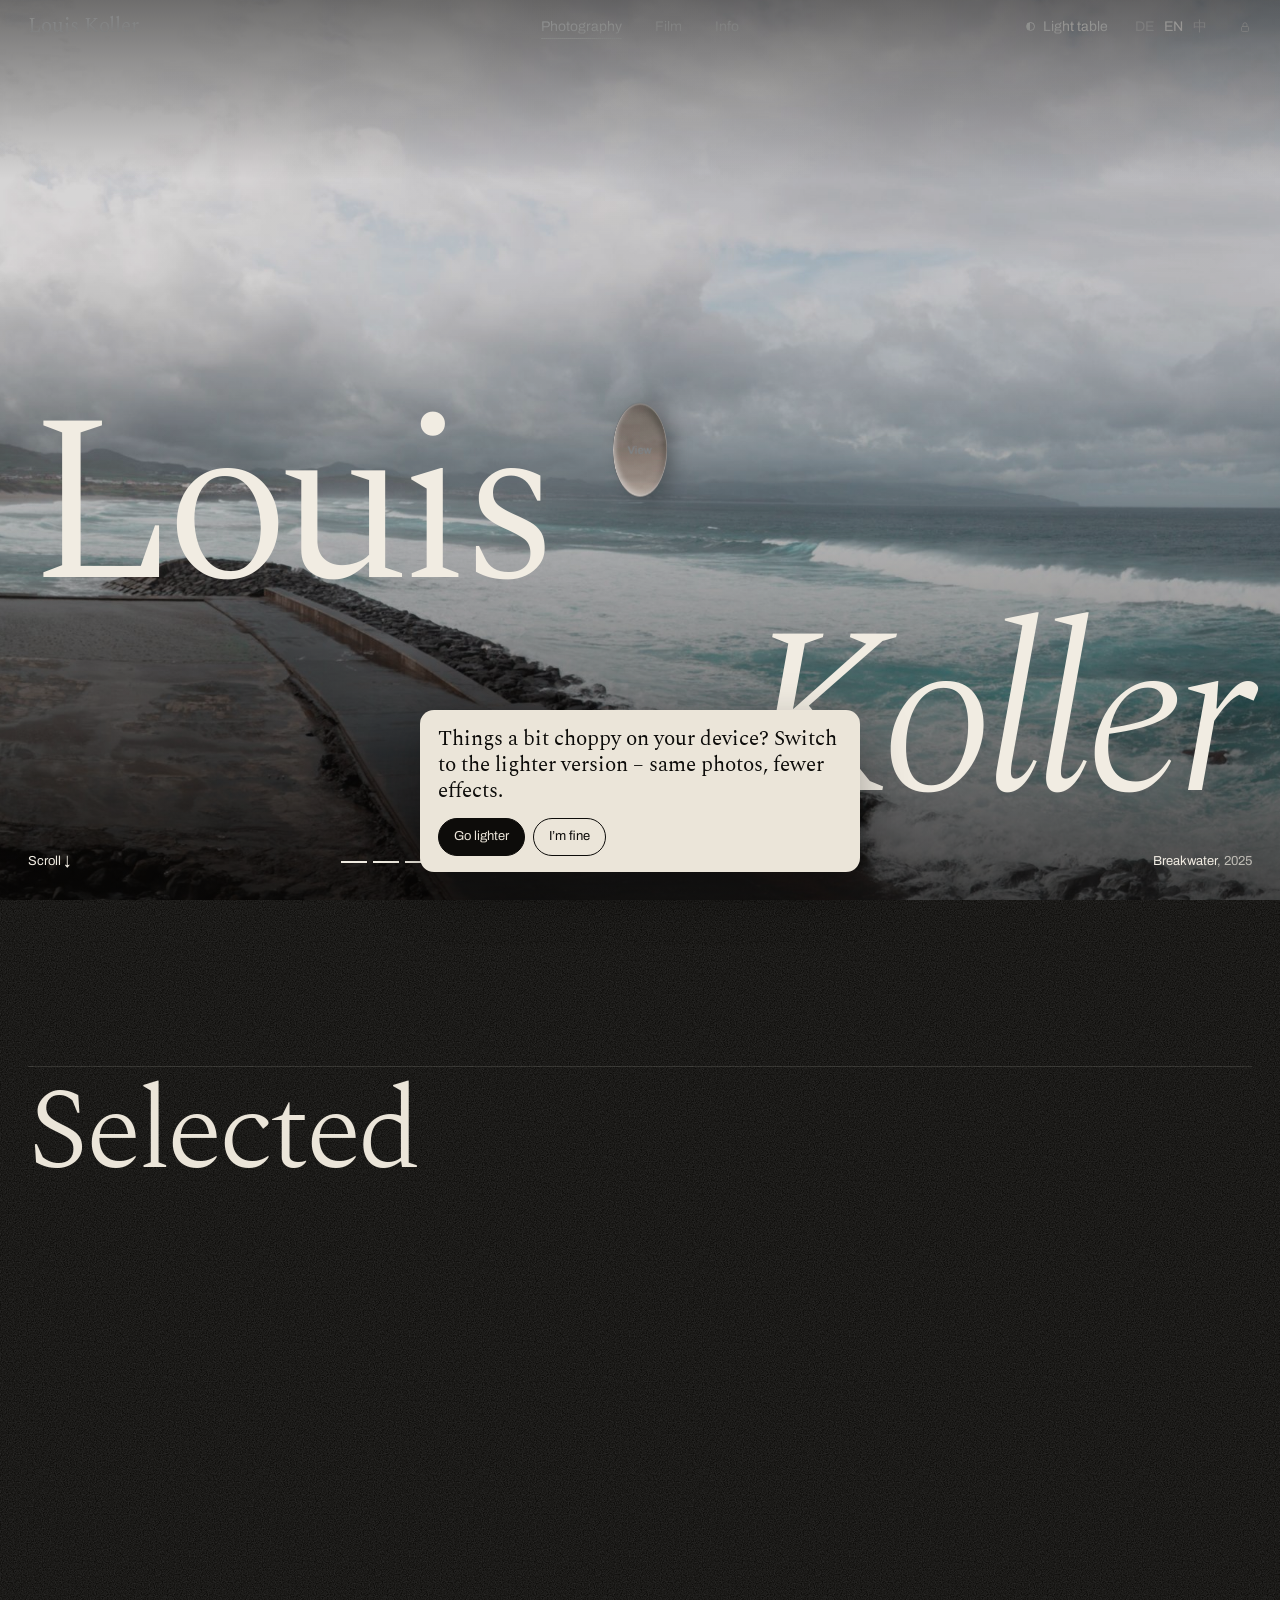
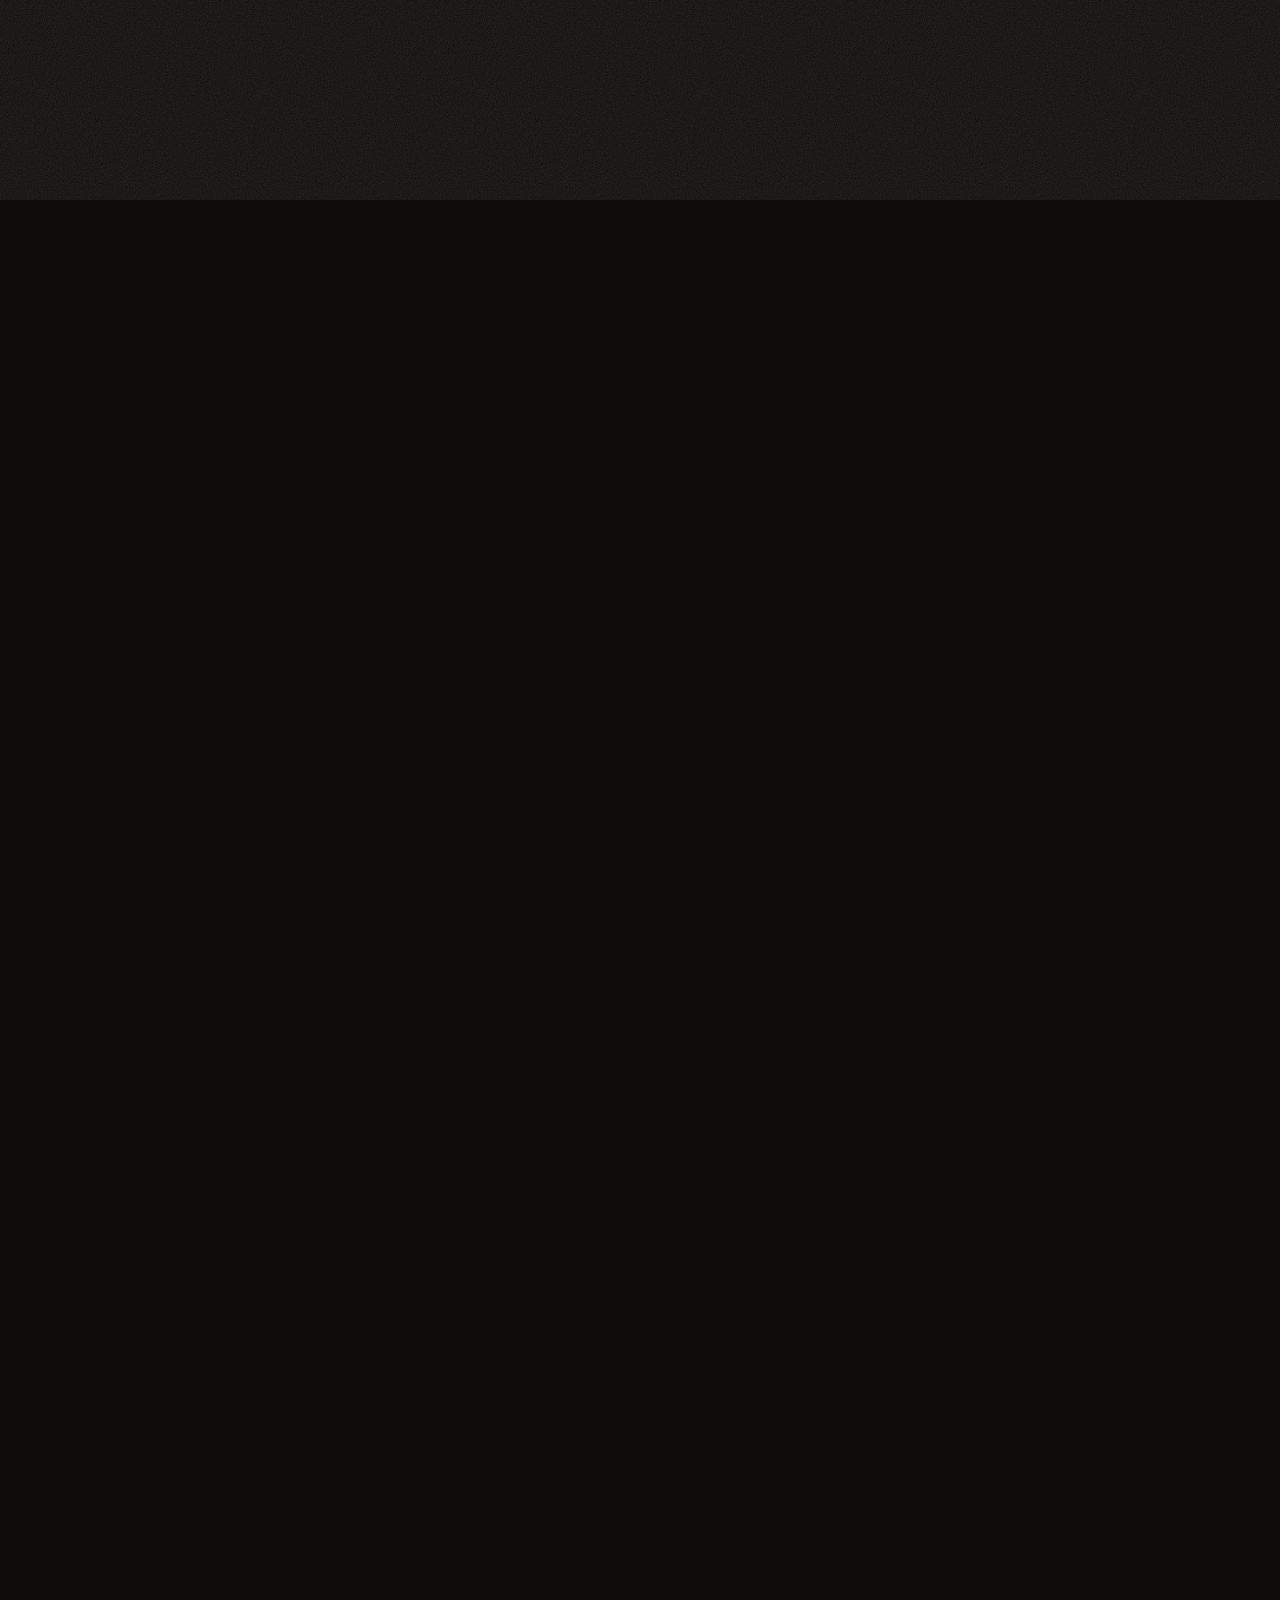
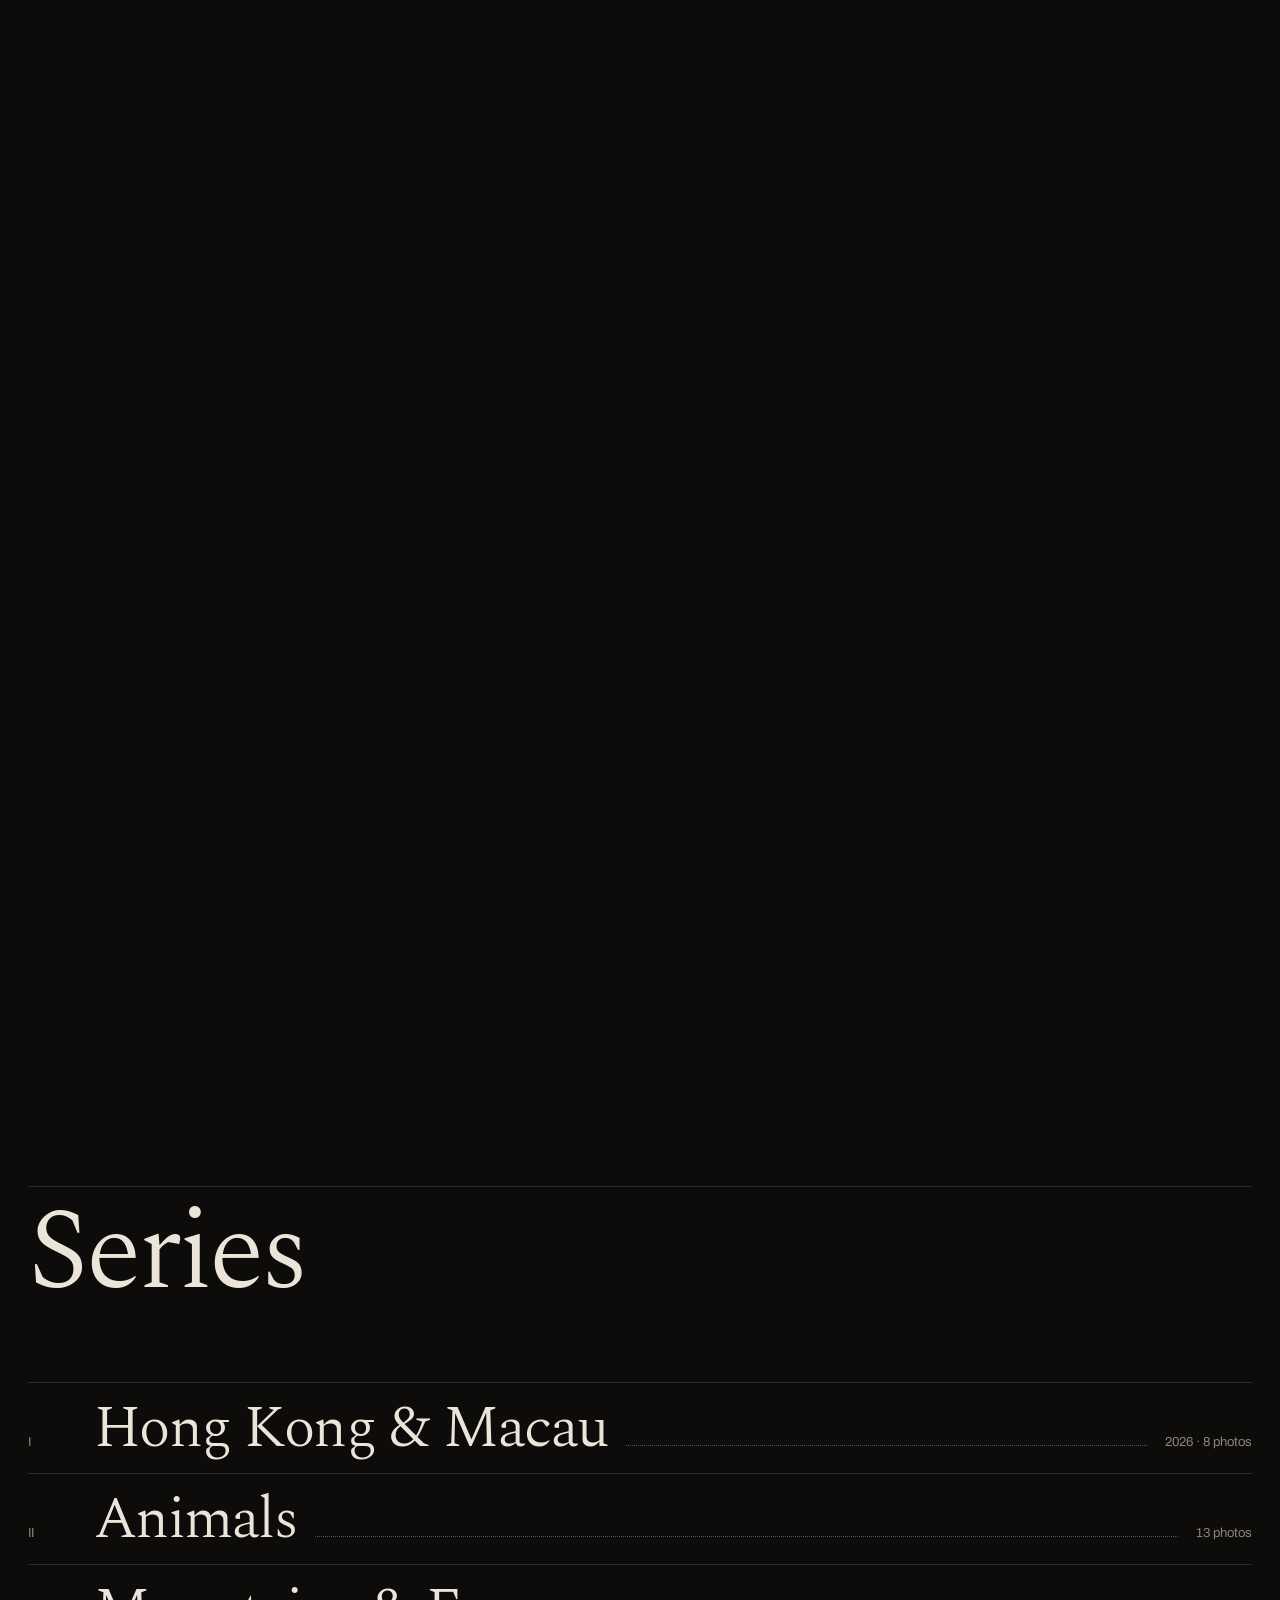
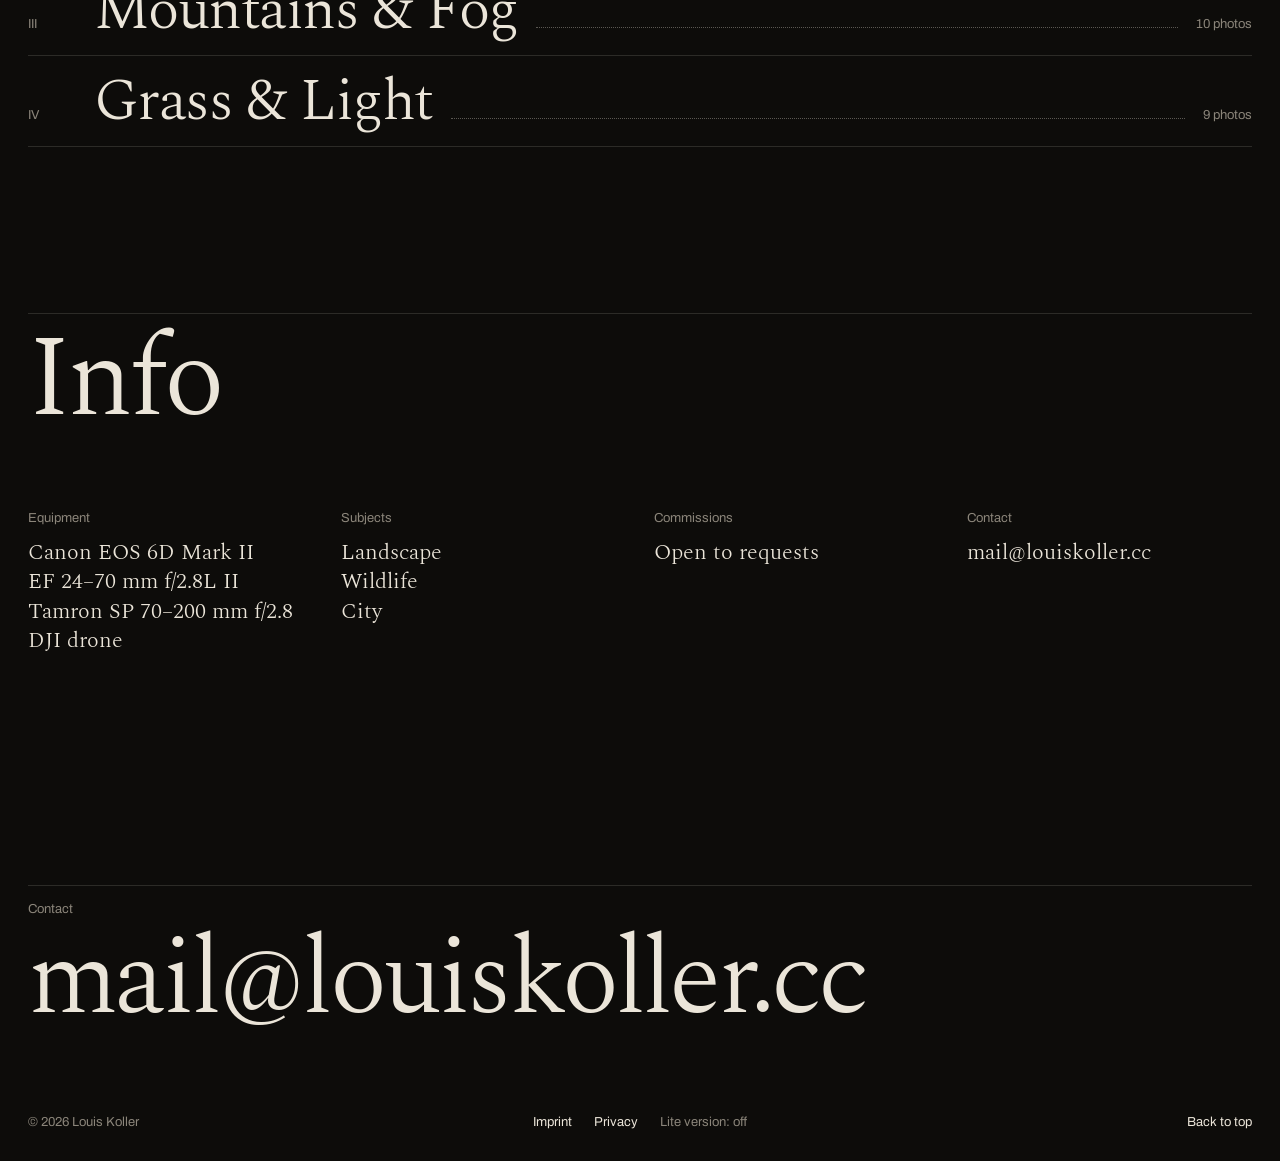
==== commit f70dd69c: "Admin, series, film, Track me, Chinese, new type - data/site.json replaces content.js; /admin/ edits" ====
--- a/index.html
+++ b/index.html
@@ -6,14 +6,14 @@
   <title>Louis Koller — Fotografie</title>
   <meta name="description" content="Louis Koller — Fotograf. Landschaft, Wildtiere und Stadt.">
   <meta name="theme-color" content="#0d0c0a">
-  <meta property="og:title" content="Louis Koller — Photography">
+  <meta property="og:title" content="Louis Koller — Fotografie">
   <meta property="og:image" content="https://www.louiskoller.cc/images/thumbs/01-into-the-fog.jpg">
-  <meta property="og:description" content="Landscape, wildlife and city photographs.">
+  <meta property="og:description" content="Landschaft, Wildtiere und Stadt.">
   <meta property="og:type" content="website">
   <meta property="og:url" content="https://www.louiskoller.cc/">
   <link rel="icon" href="data:image/svg+xml,%3Csvg xmlns='http://www.w3.org/2000/svg' viewBox='0 0 32 32'%3E%3Crect width='32' height='32' fill='%230d0c0a'/%3E%3Ccircle cx='16' cy='16' r='6' fill='%23ff3b1f'/%3E%3C/svg%3E">
-  <link rel="stylesheet" href="assets/css/fonts.css?v=1">
-  <link rel="stylesheet" href="assets/css/style.css?v=11">
+  <link rel="stylesheet" href="/assets/css/fonts.css?v=2">
+  <link rel="stylesheet" href="/assets/css/style.css?v=12">
   <script>
     try { var t = localStorage.getItem("lk-theme"); if (t) document.documentElement.dataset.theme = t; } catch (e) {}
     try { if (localStorage.getItem("lk-lite") === "1") document.documentElement.classList.add("lite"); } catch (e) {}
@@ -24,175 +24,52 @@
   </script>
   <script defer src="/_vercel/insights/script.js"></script>
 </head>
-<body>
-  <a class="skip" href="#photographs" data-i18n="skip">Zu den Fotos</a>
-
-  <!-- Intro: "developing" -->
-  <div class="loader" aria-hidden="true">
-    <div class="loader__row">
-      <span class="loader__dot"></span>
-      <span data-i18n="developing">Entwickeln</span>
-      <span class="loader__count">000</span>
-    </div>
-  </div>
-
-  <header class="nav">
-    <a class="nav__name" href="#top" data-name></a>
-    <nav class="nav__links" aria-label="Sections">
-      <a href="#photographs"><span data-i18n="navPhotos">Fotografien</span><sup>01</sup></a>
-      <a href="#stills"><span data-i18n="navStills">Stills</span><sup>02</sup></a>
-      <a href="#info"><span data-i18n="navInfo">Info</span><sup>03</sup></a>
-    </nav>
-    <div class="nav__right">
-      <span class="nav__clock" data-clock></span>
-      <button class="nav__theme" type="button" data-theme-toggle aria-label="Leuchttisch-Modus umschalten" data-i18n-aria="themeAria">
-        <span class="nav__theme-dot"></span><span data-theme-label>Leuchttisch</span>
-      </button>
-      <button class="nav__lang" type="button" data-lang-toggle aria-label="Switch to English">
-        <span data-lang="de" class="is-on">DE</span><span aria-hidden="true">/</span><span data-lang="en">EN</span>
-      </button>
-      <button class="nav__lock" type="button" data-lock aria-label="Privater Bereich" title="Privat" data-i18n-aria="lockAria" data-i18n-title="lockTitle">
-        <svg viewBox="0 0 24 24" fill="none" stroke="currentColor" stroke-width="1.7" stroke-linecap="round" aria-hidden="true"><rect x="5" y="11" width="14" height="10" rx="2"/><path d="M8 11V7.5a4 4 0 0 1 8 0V11"/></svg>
-      </button>
-    </div>
-  </header>
+<body data-page="home">
+  <a class="skip" href="#selected" data-i18n="skip">Zum Inhalt</a>
 
   <main id="top">
-    <!-- Hero -->
     <section class="hero" data-hero>
-      <!-- Full-bleed photographs behind the name -->
-      <div class="hero__bg" data-hero-bg aria-hidden="true">
+      <div class="hero__bg" data-hero-bg>
         <img alt="" data-hero-a>
         <img alt="" data-hero-b>
         <span class="hero__shade"></span>
       </div>
-
-      <div class="hero__meta">
-        <span>Portfolio <span data-year></span></span>
-        <span data-role></span>
-        <span data-coords></span>
-        <span class="hero__meta-r" data-location></span>
-      </div>
-
       <h1 class="hero__name">
-        <span class="hero__line hero__line--1">
-          <span class="hero__word" data-first></span>
-        </span>
-        <span class="hero__line hero__line--2">
-          <em class="hero__word" data-last></em>
-        </span>
+        <span class="hero__line hero__line--1"><span class="hero__word" data-first>Louis</span></span>
+        <span class="hero__line hero__line--2"><em class="hero__word" data-last>Koller</em></span>
       </h1>
-
       <div class="hero__foot">
-        <a href="#photographs" class="hero__scroll"><span data-i18n="scroll">Scrollen</span> <span aria-hidden="true">↓</span></a>
+        <a href="#selected" class="hero__scroll"><span data-i18n="scroll">Scrollen</span> <span aria-hidden="true">↓</span></a>
         <span class="hero__ticks" data-hero-ticks></span>
         <span class="hero__caption" data-hero-caption></span>
       </div>
     </section>
 
-    <!-- 01 Photographs -->
-    <section class="section" id="photographs">
-      <div class="section-head">
-        <span class="section-head__num">(01)</span>
-        <h2 class="section-head__title" data-i18n-html="photosTitle">Foto&shy;grafien</h2>
-        <div class="section-head__side">
-          <span data-photo-count></span>
-        </div>
-      </div>
-
+    <section class="section" id="selected">
+      <div class="section-head"><h2 class="section-head__title" data-i18n="selected">Auswahl</h2></div>
       <div class="grid" data-grid></div>
     </section>
 
-    <!-- 02 Stills -->
-    <section class="stills" id="stills" data-stills>
-      <div class="stills__sticky">
-        <div class="section-head section-head--stills">
-          <span class="section-head__num">(02)</span>
-          <h2 class="section-head__title">Film <em>Stills</em></h2>
-          <div class="section-head__side">
-            <span data-reel>Reel 01</span>
-          </div>
-        </div>
-        <div class="stills__viewport">
-          <div class="stills__track" data-track></div>
-        </div>
-        <div class="stills__progress"><span data-progress></span></div>
-      </div>
+    <section class="section" id="series" data-series-wrap>
+      <div class="section-head"><h2 class="section-head__title" data-i18n="series">Serien</h2></div>
+      <ol class="toc" data-series></ol>
     </section>
 
-    <!-- 03 Info -->
-    <section class="section info" id="info">
-      <div class="section-head">
-        <span class="section-head__num">(03)</span>
-        <h2 class="section-head__title">Info</h2>
-      </div>
-      <div class="info__body">
-        <div class="info__text" data-about></div>
-        <div class="info__details" data-details></div>
-      </div>
+    <section class="section" id="info">
+      <div class="section-head"><h2 class="section-head__title" data-i18n="info">Info</h2></div>
+      <dl class="facts" data-facts></dl>
     </section>
   </main>
 
-  <footer class="footer">
-    <a class="marquee" data-mail aria-label="E-Mail schreiben" data-i18n-aria="mailAria">
-      <span class="marquee__track" data-marquee></span>
-    </a>
-    <div class="footer__row">
-      <span>© <span data-year></span> <span data-fullname></span></span>
-      <span class="footer__links" data-links>
-        <a href="impressum/" data-i18n="imprint">Impressum</a>
-        <a href="datenschutz/" data-i18n="privacy">Datenschutz</a>
-        <button type="button" class="footer__lite" data-lite-toggle aria-pressed="false"><span data-i18n="liteLabel">Leichte Version</span>: <span data-lite-state>aus</span></button>
-      </span>
-      <a href="#top" data-i18n="backTop">Nach oben ↑</a>
-    </div>
-  </footer>
-
-  <!-- Lightbox -->
-  <div class="lb" role="dialog" aria-modal="true" aria-label="Bildansicht" data-i18n-aria="viewer" data-lb hidden>
-    <div class="lb__top">
-      <span data-lb-count></span>
-      <button type="button" class="lb__close" data-lb-close><span data-i18n="close">Schließen</span> <span aria-hidden="true">✕</span></button>
-    </div>
-    <div class="lb__stage">
-      <img alt="" data-lb-img>
-      <button type="button" class="lb__hit lb__hit--prev" data-lb-prev data-cursor="Zurück" data-i18n-cursor="prev" aria-label="Vorheriges Bild" data-i18n-aria="prevAria"></button>
-      <button type="button" class="lb__hit lb__hit--close" data-lb-close-zone data-cursor="Schließen" data-i18n-cursor="close" aria-label="Ansicht schließen" data-i18n-aria="closeAria"></button>
-      <button type="button" class="lb__hit lb__hit--next" data-lb-next data-cursor="Weiter" data-i18n-cursor="next" aria-label="Nächstes Bild" data-i18n-aria="nextAria"></button>
-    </div>
-    <div class="lb__bottom">
-      <span class="lb__title" data-lb-title></span>
-      <span class="lb__meta" data-lb-meta></span>
-    </div>
-  </div>
-
-  <!-- Private area (Gapyear route) -->
-  <div class="lock" role="dialog" aria-modal="true" aria-label="Code eingeben" data-i18n-aria="lockDialog" data-lock-modal hidden>
-    <div class="lock__box">
-      <svg class="lock__icon" viewBox="0 0 24 24" fill="none" stroke="currentColor" stroke-width="1.6" stroke-linecap="round" aria-hidden="true"><rect x="5" y="11" width="14" height="10" rx="2"/><path d="M8 11V7.5a4 4 0 0 1 8 0V11"/></svg>
-      <p class="lock__title">Gap<em>year</em></p>
-      <div class="lock__code" data-lock-code>
-        <input type="text" inputmode="numeric" pattern="[0-9]*" autocomplete="off" maxlength="4" aria-label="Vierstelliger Code" data-i18n-aria="lockInput" data-lock-input>
-        <span></span><span></span><span></span><span></span>
-      </div>
-      <p class="lock__hint" data-lock-hint aria-live="polite"></p>
-      <button type="button" class="lock__cancel" data-lock-close data-i18n="cancel">Abbrechen</button>
-    </div>
-  </div>
-
-  <div class="cursor" aria-hidden="true">
-    <div class="cursor__lens"></div>
-    <div class="cursor__blob"></div>
-    <span class="cursor__label" data-cursor-label></span>
-  </div>
+  <footer class="footer" data-footer></footer>
 
   <noscript><p class="noscript">Dieses Portfolio braucht JavaScript, um die Bilder zu zeigen. — This portfolio needs JavaScript to show the pictures.</p></noscript>
 
-  <script src="assets/js/content.js?v=7"></script>
-  <script src="assets/js/i18n.js?v=1"></script>
-  <script src="assets/js/lite.js?v=1"></script>
-  <script src="assets/js/warp.js?v=4"></script>
-  <script src="assets/js/main.js?v=11"></script>
-  <script src="assets/js/lock.js?v=2"></script>
+  <script src="/assets/js/i18n.js?v=2"></script>
+  <script src="/assets/js/lite.js?v=2"></script>
+  <script src="/assets/js/warp.js?v=5"></script>
+  <script src="/assets/js/core.js?v=1"></script>
+  <script src="/assets/js/home.js?v=1"></script>
+  <script src="/assets/js/lock.js?v=3"></script>
 </body>
 </html>
--- a/assets/css/fonts.css
+++ b/assets/css/fonts.css
@@ -1,73 +1,75 @@
-/* Self-hosted fonts (no request to Google). Instrument Serif & JetBrains Mono, SIL Open Font License 1.1. */
-/* latin-ext */
+/* Self-hosted fonts (no request to Google). Spectral & Archivo, SIL Open Font License 1.1 (see OFL-*.txt). */
 @font-face {
-  font-family: 'Instrument Serif';
+  font-family: 'Spectral';
+  font-style: normal;
+  font-display: swap;
+  font-weight: 300;
+  src: url(../fonts/spectral-latin-ext-300-normal.woff2) format('woff2');
+}
+@font-face {
+  font-family: 'Spectral';
+  font-style: normal;
+  font-display: swap;
+  font-weight: 300;
+  src: url(../fonts/spectral-latin-300-normal.woff2) format('woff2');
+}
+@font-face {
+  font-family: 'Spectral';
   font-style: italic;
+  font-display: swap;
+  font-weight: 300;
+  src: url(../fonts/spectral-latin-ext-300-italic.woff2) format('woff2');
+}
+@font-face {
+  font-family: 'Spectral';
+  font-style: italic;
+  font-display: swap;
+  font-weight: 300;
+  src: url(../fonts/spectral-latin-300-italic.woff2) format('woff2');
+}
+@font-face {
+  font-family: 'Spectral';
+  font-style: normal;
+  font-display: swap;
   font-weight: 400;
+  src: url(../fonts/spectral-latin-ext-400-normal.woff2) format('woff2');
+}
+@font-face {
+  font-family: 'Spectral';
+  font-style: normal;
   font-display: swap;
-  src: url(../fonts/instrument-serif-italic-latin-ext.woff2) format('woff2');
-  unicode-range: U+0100-02BA, U+02BD-02C5, U+02C7-02CC, U+02CE-02D7, U+02DD-02FF, U+0304, U+0308, U+0329, U+1D00-1DBF, U+1E00-1E9F, U+1EF2-1EFF, U+2020, U+20A0-20AB, U+20AD-20C4, U+2113, U+2C60-2C7F, U+A720-A7FF;
+  font-weight: 400;
+  src: url(../fonts/spectral-latin-400-normal.woff2) format('woff2');
 }
-/* latin */
 @font-face {
-  font-family: 'Instrument Serif';
+  font-family: 'Spectral';
   font-style: italic;
+  font-display: swap;
   font-weight: 400;
+  src: url(../fonts/spectral-latin-ext-400-italic.woff2) format('woff2');
+}
+@font-face {
+  font-family: 'Spectral';
+  font-style: italic;
   font-display: swap;
-  src: url(../fonts/instrument-serif-italic-latin.woff2) format('woff2');
-  unicode-range: U+0000-00FF, U+0131, U+0152-0153, U+02BB-02BC, U+02C6, U+02DA, U+02DC, U+0304, U+0308, U+0329, U+2000-206F, U+20AC, U+2122, U+2191, U+2193, U+2212, U+2215, U+FEFF, U+FFFD;
+  font-weight: 400;
+  src: url(../fonts/spectral-latin-400-italic.woff2) format('woff2');
 }
-/* latin-ext */
 @font-face {
-  font-family: 'Instrument Serif';
+  font-family: 'Archivo';
   font-style: normal;
-  font-weight: 400;
   font-display: swap;
-  src: url(../fonts/instrument-serif-normal-latin-ext.woff2) format('woff2');
-  unicode-range: U+0100-02BA, U+02BD-02C5, U+02C7-02CC, U+02CE-02D7, U+02DD-02FF, U+0304, U+0308, U+0329, U+1D00-1DBF, U+1E00-1E9F, U+1EF2-1EFF, U+2020, U+20A0-20AB, U+20AD-20C4, U+2113, U+2C60-2C7F, U+A720-A7FF;
+  font-weight: 100 900;
+  font-stretch: 62% 125%;
+  src: url(../fonts/archivo-latin-ext-wdth-normal.woff2) format('woff2');
+  unicode-range: U+0100-02BA,U+02BD-02C5,U+02C7-02CC,U+02CE-02D7,U+02DD-02FF,U+0304,U+0308,U+0329,U+1D00-1DBF,U+1E00-1E9F,U+1EF2-1EFF,U+2020,U+20A0-20AB,U+20AD-20C0,U+2113,U+2C60-2C7F,U+A720-A7FF;
 }
-/* latin */
 @font-face {
-  font-family: 'Instrument Serif';
+  font-family: 'Archivo';
   font-style: normal;
-  font-weight: 400;
   font-display: swap;
-  src: url(../fonts/instrument-serif-normal-latin.woff2) format('woff2');
-  unicode-range: U+0000-00FF, U+0131, U+0152-0153, U+02BB-02BC, U+02C6, U+02DA, U+02DC, U+0304, U+0308, U+0329, U+2000-206F, U+20AC, U+2122, U+2191, U+2193, U+2212, U+2215, U+FEFF, U+FFFD;
+  font-weight: 100 900;
+  font-stretch: 62% 125%;
+  src: url(../fonts/archivo-latin-wdth-normal.woff2) format('woff2');
+  unicode-range: U+0000-00FF,U+0131,U+0152-0153,U+02BB-02BC,U+02C6,U+02DA,U+02DC,U+0304,U+0308,U+0329,U+2000-206F,U+20AC,U+2122,U+2191,U+2193,U+2212,U+2215,U+FEFF,U+FFFD;
 }
-/* latin-ext */
-@font-face {
-  font-family: 'JetBrains Mono';
-  font-style: normal;
-  font-weight: 400;
-  font-display: swap;
-  src: url(../fonts/jetbrains-mono-normal-latin-ext.woff2) format('woff2');
-  unicode-range: U+0100-02BA, U+02BD-02C5, U+02C7-02CC, U+02CE-02D7, U+02DD-02FF, U+0304, U+0308, U+0329, U+1D00-1DBF, U+1E00-1E9F, U+1EF2-1EFF, U+2020, U+20A0-20AB, U+20AD-20C4, U+2113, U+2C60-2C7F, U+A720-A7FF;
-}
-/* latin */
-@font-face {
-  font-family: 'JetBrains Mono';
-  font-style: normal;
-  font-weight: 400;
-  font-display: swap;
-  src: url(../fonts/jetbrains-mono-normal-latin.woff2) format('woff2');
-  unicode-range: U+0000-00FF, U+0131, U+0152-0153, U+02BB-02BC, U+02C6, U+02DA, U+02DC, U+0304, U+0308, U+0329, U+2000-206F, U+20AC, U+2122, U+2191, U+2193, U+2212, U+2215, U+FEFF, U+FFFD;
-}
-/* latin-ext */
-@font-face {
-  font-family: 'JetBrains Mono';
-  font-style: normal;
-  font-weight: 500;
-  font-display: swap;
-  src: url(../fonts/jetbrains-mono-normal-latin-ext.woff2) format('woff2');
-  unicode-range: U+0100-02BA, U+02BD-02C5, U+02C7-02CC, U+02CE-02D7, U+02DD-02FF, U+0304, U+0308, U+0329, U+1D00-1DBF, U+1E00-1E9F, U+1EF2-1EFF, U+2020, U+20A0-20AB, U+20AD-20C4, U+2113, U+2C60-2C7F, U+A720-A7FF;
-}
-/* latin */
-@font-face {
-  font-family: 'JetBrains Mono';
-  font-style: normal;
-  font-weight: 500;
-  font-display: swap;
-  src: url(../fonts/jetbrains-mono-normal-latin.woff2) format('woff2');
-  unicode-range: U+0000-00FF, U+0131, U+0152-0153, U+02BB-02BC, U+02C6, U+02DA, U+02DC, U+0304, U+0308, U+0329, U+2000-206F, U+20AC, U+2122, U+2191, U+2193, U+2212, U+2215, U+FEFF, U+FFFD;
-}
--- a/assets/css/style.css
+++ b/assets/css/style.css
@@ -1,18 +1,19 @@
 /* ==========================================================================
    Louis Koller — Darkroom / Light table
+   Spectral for names and titles, Archivo for everything else.
    ========================================================================== */
 
 :root {
   --bg: #0d0c0a;
   --fg: #ebe5d9;
-  --muted: #857f75;
+  --muted: #8b857a;
   --line: rgba(235, 229, 217, 0.14);
   --tile: #1a1815;
   --accent: #ff3b1f; /* safelight */
-  --film: #070706;
-
-  --serif: "Instrument Serif", "Times New Roman", Times, serif;
-  --mono: "JetBrains Mono", ui-monospace, SFMono-Regular, Menlo, Consolas, monospace;
+  --paper: #d9d0bf; /* photo paper in the developer tray */
+
+  --serif: "Spectral", "Iowan Old Style", Georgia, "Songti SC", "Noto Serif CJK SC", serif;
+  --sans: "Archivo", "Helvetica Neue", Arial, "PingFang SC", "Microsoft YaHei", "Noto Sans CJK SC", sans-serif;
 
   --gutter: clamp(16px, 2.2vw, 32px);
   --ease: cubic-bezier(0.2, 0.7, 0, 1);
@@ -25,7 +26,12 @@
   --muted: #6f695f;
   --line: rgba(21, 19, 15, 0.16);
   --tile: #d9d2c4;
-}
+  --paper: #f7f3ea;
+}
+
+/* Chinese characters: no web font (far too big). Spectral and Archivo have
+   no CJK glyphs, so the browser takes those from the system faces listed
+   after them in --serif / --sans; Latin text keeps our fonts. */
 
 *,
 *::before,
@@ -38,17 +44,16 @@
   margin: 0;
   background: var(--bg);
   color: var(--fg);
-  font-family: var(--mono);
-  font-size: 12px;
+  font-family: var(--sans);
+  font-size: 14px;
   line-height: 1.5;
-  letter-spacing: 0.01em;
   -webkit-font-smoothing: antialiased;
   text-rendering: optimizeLegibility;
   overflow-x: clip;
   transition: background-color 0.6s var(--ease), color 0.6s var(--ease);
 }
 
-img { display: block; max-width: 100%; }
+img, video { display: block; max-width: 100%; }
 [hidden] { display: none !important; }
 a { color: inherit; text-decoration: none; }
 button { font: inherit; color: inherit; background: none; border: 0; padding: 0; cursor: pointer; }
@@ -60,18 +65,16 @@
   background: var(--fg); color: var(--bg); padding: 8px 12px;
 }
 .skip:focus { top: 12px; }
-
 :focus-visible { outline: 1px solid var(--accent); outline-offset: 3px; }
 
 /* Film grain -------------------------------------------------------------
-   Sits behind everything (z-index -1), so it textures the paper/background
-   and UI but never the photographs, which paint on top of it.            */
+   Sits behind everything (z-index -1), so it textures the background and
+   UI but never the photographs, which paint on top of it.                */
 :root {
   --grain: url("data:image/svg+xml,%3Csvg xmlns='http://www.w3.org/2000/svg' width='220' height='220'%3E%3Cfilter id='n'%3E%3CfeTurbulence type='fractalNoise' baseFrequency='.85' numOctaves='3' stitchTiles='stitch'/%3E%3CfeColorMatrix values='0 0 0 0 1 0 0 0 0 1 0 0 0 0 1 0 0 0 1.4 -.2'/%3E%3C/filter%3E%3Crect width='100%25' height='100%25' filter='url(%23n)'/%3E%3C/svg%3E");
 }
 body::before,
-.lb::before,
-.loader::before {
+.lb::before {
   content: "";
   position: fixed;
   inset: -100%;
@@ -83,7 +86,6 @@
 }
 :root[data-theme="light"] body::before,
 :root[data-theme="light"] .lb::before { opacity: 0.16; mix-blend-mode: multiply; filter: invert(1); }
-
 @keyframes grain {
   0% { transform: translate(0, 0); }
   20% { transform: translate(-3%, 2%); }
@@ -92,29 +94,7 @@
   80% { transform: translate(3%, 3%); }
   100% { transform: translate(0, 0); }
 }
-@media (prefers-reduced-motion: reduce) { body::before, .lb::before, .loader::before { animation: none; } }
-
-/* Loader ----------------------------------------------------------------- */
-.loader {
-  position: fixed; inset: 0; z-index: 500;
-  background: #120403;
-  color: var(--accent);
-  display: flex; align-items: flex-end;
-  padding: var(--gutter);
-  text-transform: uppercase;
-  letter-spacing: 0.08em;
-  transition: transform 1s var(--ease-io), visibility 0s linear 1s;
-}
-.loader__row { display: flex; gap: 14px; align-items: center; }
-.loader__dot {
-  width: 8px; height: 8px; border-radius: 50%; background: var(--accent);
-  box-shadow: 0 0 24px 6px rgba(255, 59, 31, 0.55);
-  animation: pulse 1s ease-in-out infinite alternate;
-}
-.loader__count { font-variant-numeric: tabular-nums; }
-.loader.is-done { transform: translateY(-100%); visibility: hidden; }
-html:not(.js) .loader, .loader.is-skipped { display: none; }
-@keyframes pulse { to { opacity: 0.35; } }
+@media (prefers-reduced-motion: reduce) { body::before, .lb::before { animation: none; } }
 
 /* Nav -------------------------------------------------------------------- */
 .nav {
@@ -126,26 +106,30 @@
   padding: 14px var(--gutter);
   color: #fff;
   mix-blend-mode: difference;
-  text-transform: uppercase;
-  letter-spacing: 0.06em;
-  font-size: 11px;
-}
-.nav__links { display: flex; gap: clamp(14px, 3vw, 44px); }
-.nav__links a, .nav__name { position: relative; }
-.nav sup { font-size: 0.72em; margin-left: 2px; opacity: 0.6; }
+  font-size: 14px;
+}
+.nav { transition: transform 0.55s var(--ease); }
+.nav.is-tucked:not(:focus-within) { transform: translateY(-110%); }
+.lite .nav { transition: none; }
+.nav__name { font-family: var(--serif); font-size: 21px; line-height: 1; white-space: nowrap; letter-spacing: -0.01em; }
+.nav__links { display: flex; gap: clamp(16px, 2.6vw, 36px); }
+.nav__links a { position: relative; opacity: 0.62; transition: opacity 0.3s var(--ease); white-space: nowrap; }
+.nav__links a:hover, .nav__links a[aria-current] { opacity: 1; }
 .nav__links a::after,
-.footer a::after,
-.info__details a::after {
+.footer__row a::after,
+.facts a::after {
   content: ""; position: absolute; left: 0; right: 0; bottom: -2px; height: 1px;
   background: currentColor; transform: scaleX(0); transform-origin: right;
   transition: transform 0.5s var(--ease);
 }
-.nav__links a:hover::after,
-.footer a:hover::after,
-.info__details a:hover::after { transform: scaleX(1); transform-origin: left; }
-.nav__right { display: flex; justify-content: flex-end; align-items: center; gap: clamp(12px, 2vw, 28px); }
-.nav__clock { font-variant-numeric: tabular-nums; opacity: 0.75; }
-.nav__theme { display: inline-flex; align-items: center; gap: 8px; text-transform: uppercase; letter-spacing: 0.06em; }
+.nav__links a:hover::after, .nav__links a[aria-current]::after,
+.footer__row a:hover::after,
+.facts a:hover::after { transform: scaleX(1); transform-origin: left; }
+.nav__right { display: flex; justify-content: flex-end; align-items: center; gap: clamp(12px, 1.8vw, 24px); }
+.nav__now { opacity: 0.8; white-space: nowrap; font-variant-numeric: tabular-nums; }
+.nav__now::before { content: ""; display: inline-block; width: 6px; height: 6px; margin-right: 8px; border-radius: 50%; background: currentColor; vertical-align: 2px; animation: pulse 1.6s ease-in-out infinite alternate; }
+@keyframes pulse { to { opacity: 0.3; } }
+.nav__theme { display: inline-flex; align-items: center; gap: 8px; white-space: nowrap; }
 .nav__theme-dot {
   width: 9px; height: 9px; border-radius: 50%;
   border: 1px solid currentColor;
@@ -153,19 +137,21 @@
   transition: transform 0.6s var(--ease);
 }
 :root[data-theme="light"] .nav__theme-dot { transform: rotate(180deg); }
-.nav__lang { display: inline-flex; gap: 3px; text-transform: uppercase; letter-spacing: 0.06em; }
-.nav__lang span { opacity: 0.45; transition: opacity 0.3s var(--ease); }
-.nav__lang span.is-on, .nav__lang:hover span:not([aria-hidden]) { opacity: 1; }
-.nav__lang span[aria-hidden] { opacity: 0.3; }
-
-.nav__name { white-space: nowrap; }
-@media (max-width: 760px) {
-  .nav { grid-template-columns: 1fr auto; }
-  .nav__links { display: none; }
-  .nav__clock { display: none; }
-}
-/* very narrow phones: the theme switch keeps only its dot */
-@media (max-width: 370px) {
+.nav__lang { display: inline-flex; gap: 2px; }
+.nav__lang button { padding: 2px 4px; opacity: 0.45; transition: opacity 0.3s var(--ease); }
+.nav__lang button:hover, .nav__lang button.is-on { opacity: 1; }
+.nav__lock { display: inline-grid; place-items: center; width: 22px; height: 22px; margin: -4px -4px -4px 0; opacity: 0.5; transition: opacity 0.3s var(--ease); }
+.nav__lock:hover, .nav__lock:focus-visible { opacity: 1; }
+.nav__lock svg { width: 12px; height: 12px; }
+
+/* phones: name and switches on top, the sections in a second row */
+@media (max-width: 760px) {
+  .nav { grid-template-columns: 1fr auto; row-gap: 10px; padding-top: 12px; padding-bottom: 10px; }
+  .nav__links { grid-row: 2; grid-column: 1 / -1; gap: 20px; font-size: 14px; }
+  .nav__right { gap: 12px; }
+  .nav__now { display: none; }
+}
+@media (max-width: 400px) {
   .nav__theme [data-theme-label] { display: none; }
   .nav__theme { padding: 4px; margin: -4px; }
 }
@@ -179,14 +165,13 @@
   min-height: 100vh;
   min-height: 100svh;
   display: grid;
-  grid-template-rows: auto 1fr auto;
-  padding: 68px var(--gutter) var(--gutter);
+  grid-template-rows: 1fr auto;
+  padding: 80px var(--gutter) var(--gutter);
   gap: 24px;
   overflow: hidden;
   color: #f1ece2;
 }
 .hero > :not(.hero__bg) { position: relative; z-index: 1; }
-
 .hero__bg { position: absolute; inset: 0; z-index: 0; overflow: hidden; background: #0d0c0a; cursor: pointer; }
 .hero__bg img {
   position: absolute; inset: -4% 0; width: 100%; height: 108%;
@@ -210,7 +195,7 @@
   to { scale: 1.02; }
 }
 @media (prefers-reduced-motion: reduce) { .hero__bg img.is-front { animation: none; } }
-/* touch screens: the photograph lags behind on the scroll itself (see main.js) */
+/* touch screens: the photograph lags behind on the scroll itself */
 @supports (animation-timeline: scroll()) {
   @media (hover: none) and (prefers-reduced-motion: no-preference) {
     :root:not(.lite) .hero__bg {
@@ -221,51 +206,44 @@
   }
 }
 @keyframes hero-lag { to { translate: 0 35svh; } }
-/* keeps the type and the small print readable on any photograph */
+/* keeps the type readable on any photograph */
 .hero__shade {
   position: absolute; inset: 0; z-index: 3;
   background:
-    linear-gradient(180deg, rgba(8, 7, 6, 0.55) 0%, rgba(8, 7, 6, 0) 22%),
+    linear-gradient(180deg, rgba(8, 7, 6, 0.5) 0%, rgba(8, 7, 6, 0) 20%),
     linear-gradient(0deg, rgba(8, 7, 6, 0.7) 0%, rgba(8, 7, 6, 0.15) 45%, rgba(8, 7, 6, 0.05) 70%),
     rgba(8, 7, 6, var(--dim, 0.12));
 }
 
-.hero__meta,
+.hero__name {
+  align-self: end;
+  margin: 0;
+  font-family: var(--serif);
+  font-weight: 300;
+  font-size: clamp(4.6rem, 18.5vw, 22rem);
+  line-height: 0.8;
+  letter-spacing: -0.045em;
+  display: flex;
+  flex-direction: column;
+  pointer-events: none;
+}
+.hero__line { display: flex; }
+.hero__line--2 { justify-content: flex-end; margin-top: 0.04em; }
+.hero__word { display: inline-block; padding-bottom: 0.06em; }
+.hero__name em { padding-right: 0.04em; }
+
 .hero__foot {
   display: grid;
   grid-template-columns: repeat(4, 1fr);
   gap: var(--gutter);
-  text-transform: uppercase;
-  letter-spacing: 0.06em;
-  color: var(--muted);
-  font-size: 11px;
+  align-items: end;
+  color: rgba(241, 236, 226, 0.7);
+  font-size: 13px;
   pointer-events: none;
 }
-.hero__meta a, .hero__foot a { pointer-events: auto; }
-.hero__meta, .hero__foot { color: rgba(241, 236, 226, 0.68); }
-.hero__meta { border-top: 1px solid rgba(241, 236, 226, 0.22); padding-top: 10px; }
-.hero__meta-r { text-align: right; }
-
-.hero__name {
-  align-self: end;
-  margin: 0;
-  font-family: var(--serif);
-  font-weight: 400;
-  font-size: clamp(4.6rem, 18.5vw, 22rem);
-  line-height: 0.8;
-  letter-spacing: -0.035em;
-  display: flex;
-  flex-direction: column;
-  pointer-events: none;
-}
-.hero__line { display: flex; }
-.hero__line--2 { justify-content: flex-end; margin-top: 0.02em; }
-.hero__word { display: inline-block; }
-.hero__name em { padding-right: 0.04em; }
-
-.hero__foot { align-items: end; }
+.hero__foot a, .hero__ticks { pointer-events: auto; }
 .hero__scroll { color: #f1ece2; }
-.hero__ticks { display: flex; gap: 6px; align-self: center; pointer-events: auto; }
+.hero__ticks { display: flex; gap: 6px; align-self: center; }
 .hero__tick { position: relative; width: 26px; height: 14px; }
 .hero__tick::before, .hero__tick::after {
   content: ""; position: absolute; left: 0; right: 0; top: 6px; height: 2px;
@@ -275,82 +253,44 @@
 .hero__tick.is-done::after { transform: scaleX(1); }
 .hero__tick.is-on::after { animation: tick var(--dur, 6s) linear both; }
 @keyframes tick { to { transform: scaleX(1); } }
-.hero__caption { grid-column: 3 / 5; text-align: right; font-variant-numeric: tabular-nums; }
+.hero__caption { grid-column: 3 / 5; text-align: right; }
 .hero__caption b { color: #f1ece2; font-weight: 400; }
 
-/* Intro reveal for hero words */
+/* intro reveal for the name */
 .js .hero__word { transition: transform 1.3s var(--ease), clip-path 1.3s var(--ease); }
 .js body:not(.is-ready) .hero__word { transform: translateY(0.35em); clip-path: inset(0 0 100% 0); }
 .hero__line--2 .hero__word { transition-delay: 0.08s; }
 
 @media (max-width: 760px) {
-  .hero__meta { grid-template-columns: 1fr 1fr; row-gap: 4px; }
-  .hero__meta > :nth-child(3) { display: none; }
-  .hero__meta > :nth-child(2) { text-align: right; }
-  .hero__meta-r { grid-column: 1 / 3; text-align: left; }
-  .hero__name { font-size: 27vw; }
-  .hero__foot { grid-template-columns: 1fr; row-gap: 6px; }
+  .hero { padding-top: 96px; }
+  .hero__name { font-size: 26vw; }
+  .hero__foot { grid-template-columns: 1fr; row-gap: 8px; }
   .hero__ticks { order: -1; }
   .hero__caption { grid-column: auto; text-align: left; }
 }
 
-/* Section heads ---------------------------------------------------------- */
-.section { padding: clamp(80px, 14vw, 200px) var(--gutter) 0; }
-
+/* Sections ---------------------------------------------------------------- */
+.section { padding: clamp(80px, 13vw, 190px) var(--gutter) 0; }
 .section-head {
-  display: grid;
-  grid-template-columns: repeat(12, 1fr);
-  column-gap: var(--gutter);
-  align-items: end;
   border-top: 1px solid var(--line);
-  padding-top: 12px;
-  margin-bottom: clamp(48px, 8vw, 120px);
-}
-.section-head__num {
-  grid-column: 1 / 3;
-  align-self: start;
-  color: var(--muted);
-  font-variant-numeric: tabular-nums;
+  padding-top: 14px;
+  margin-bottom: clamp(36px, 6vw, 90px);
 }
 .section-head__title {
-  grid-column: 3 / 10;
   margin: 0;
   font-family: var(--serif);
-  font-weight: 400;
-  font-size: clamp(3.6rem, 10vw, 10rem);
-  line-height: 0.82;
-  letter-spacing: -0.03em;
-  hyphens: manual;
-}
-.section-head__side {
-  grid-column: 10 / 13;
-  display: flex;
-  flex-direction: column;
-  align-items: flex-end;
-  gap: 10px;
-  text-transform: uppercase;
-  letter-spacing: 0.06em;
-  color: var(--muted);
-}
-@media (max-width: 760px) {
-  .section-head__num { grid-column: 1 / 13; margin-bottom: 18px; }
-  .section-head__title { grid-column: 1 / 13; }
-  .section-head__side { grid-column: 1 / 13; flex-direction: row; justify-content: space-between; align-items: center; width: 100%; margin-top: 20px; }
-}
-
-.view-toggle { display: inline-flex; border: 1px solid var(--line); border-radius: 99px; padding: 3px; }
-.view-toggle button {
-  padding: 5px 12px; border-radius: 99px;
-  text-transform: uppercase; letter-spacing: 0.06em; font-size: 11px;
-  color: var(--muted);
-  transition: background-color 0.4s var(--ease), color 0.4s var(--ease);
-}
-.view-toggle button[aria-pressed="true"] { background: var(--fg); color: var(--bg); }
+  font-weight: 300;
+  font-size: clamp(3.2rem, 9vw, 9rem);
+  line-height: 0.9;
+  letter-spacing: -0.035em;
+}
+.section-head__title em { font-style: italic; }
+.section-head__sub { margin: 16px 0 0; color: var(--muted); max-width: 52ch; font-size: 15px; }
 
 /* Photo grid -------------------------------------------------------------
-   Justified rows: every row spans (almost) the full width, images keep their
-   real aspect ratio (no cropping). Rows are grouped in main.js; flex-grow =
-   aspect ratio makes all frames in a row the same height.                 */
+   Justified rows: every row spans the full width, images keep their real
+   aspect ratio. Rows are grouped in core.js; flex-grow = aspect ratio
+   makes all frames in a row the same height.                            */
 .grid {
   --edge: 10px;
   --gap: 10px;
@@ -367,9 +307,9 @@
   margin: 0;
   position: relative;
   transition: opacity 0.6s var(--ease);
-}
-.ph:only-child { flex-grow: 1; } /* a lone portrait (ratio < 1) would not fill its row */
-/* photos stacked beside a big portrait; flex-grow is set in main.js */
+  container-type: inline-size;
+}
+.ph:only-child { flex-grow: 1; }
 .col { display: flex; flex-direction: column; gap: var(--gap); flex: 1 1 0%; min-width: 0; }
 .col > .ph { flex: none; }
 .ph__btn { display: block; width: 100%; text-align: left; cursor: pointer; }
@@ -390,18 +330,28 @@
 .ph.is-in .ph__frame img { transform: scale(1); }
 .ph.is-in .ph__btn:hover .ph__frame img { transform: scale(1.035); }
 
-.js .ph .ph__frame { clip-path: inset(100% 0 0 0 round var(--radius)); transition: clip-path 1.4s var(--ease); }
+/* Developer tray + wipe: the frame wipes in from the bottom as blank
+   paper, then the picture comes up out of it. With WebGL the shader does
+   this per tone (shadows first, see warp.js); otherwise the paper fades. */
+.js .ph .ph__frame { clip-path: inset(100% 0 0 0 round var(--radius)); transition: clip-path 1.2s var(--ease); }
 .js .ph.is-in .ph__frame { clip-path: inset(0 0 0 0 round var(--radius)); }
+.js .ph__frame::after {
+  content: ""; position: absolute; inset: 0;
+  background: var(--paper);
+  pointer-events: none;
+  transition: opacity 1.9s cubic-bezier(0.4, 0, 0.3, 1) 0.45s;
+}
+.js .ph.is-in .ph__frame::after { opacity: 0; }
 
 /* WebGL takes over drawing the photos (see warp.js); the DOM image stays for
    layout, loading, clicks and accessibility. */
 .gl-on .ph__frame { background: transparent; }
 .gl-on .ph__frame img { visibility: hidden; }
+.gl-on .ph__frame::after { display: none; }
 canvas.gl { position: fixed; inset: 0; width: 100%; height: 100%; z-index: -1; pointer-events: none; }
 
-/* Without WebGL (touch screens, see main.js) each photo drifts a little inside
-   its frame while it passes through the screen. The browser runs this on the
-   scroll itself, so it stays smooth while swiping. */
+/* Without WebGL (touch screens) each photo drifts a little inside its frame
+   while it passes through the screen, run by the browser on the scroll. */
 @supports (animation-timeline: view()) {
   @media (prefers-reduced-motion: no-preference) {
     :root:not(.gl-on):not(.lite) .ph__frame img {
@@ -435,7 +385,7 @@
   display: inline-flex;
   align-items: baseline;
   gap: 10px;
-  padding: 7px 12px 6px;
+  padding: 6px 13px 6px;
   border-radius: 99px;
   color: #fff;
   background: rgba(18, 16, 14, 0.22);
@@ -443,20 +393,16 @@
   backdrop-filter: blur(14px) saturate(1.7);
   border: 1px solid rgba(255, 255, 255, 0.2);
   box-shadow: inset 0 1px 0 rgba(255, 255, 255, 0.28), inset 0 -1px 0 rgba(0, 0, 0, 0.12), 0 6px 20px rgba(0, 0, 0, 0.18);
-  font-size: 10.5px;
-  letter-spacing: 0.06em;
-  text-transform: uppercase;
+  font-size: 12.5px;
   white-space: nowrap;
   overflow: hidden;
   text-overflow: ellipsis;
   max-width: 100%;
 }
-.ph__no { font-variant-numeric: tabular-nums; opacity: 0.7; }
-.ph__title { font-family: var(--serif); font-size: 1.15rem; line-height: 1; letter-spacing: 0; text-transform: none; }
+.ph__title { font-family: var(--serif); font-size: 1.1rem; line-height: 1; }
 .ph__exif:empty { display: none; }
-.ph { container-type: inline-size; }
 @container (max-width: 260px) { .ph__exif { display: none; } }
-@container (max-width: 170px) { .ph__title { display: none; } }
+@container (max-width: 170px) { .ph__cap .glass:first-child { display: none; } }
 
 @media (hover: hover) {
   :root:not(.lite) .grid:has(.ph__btn:hover) .ph:not(:has(.ph__btn:hover)) { opacity: 0.4; }
@@ -467,262 +413,83 @@
 }
 @media (max-width: 760px) {
   .grid { --gap: 6px; --edge: 6px; --radius: 8px; }
-  .glass { padding: 5px 9px 4px; }
+  .glass { padding: 5px 10px; }
   .ph__title { font-size: 0.95rem; }
 }
 
-/* Index view ------------------------------------------------------------- */
-.index__head,
-.index__row {
+/* Series — a table of contents ------------------------------------------ */
+.toc { list-style: none; margin: 0; padding: 0; border-top: 1px solid var(--line); }
+.toc__item {
   display: grid;
-  grid-template-columns: 1fr 5fr 3fr 4fr 1fr;
-  gap: var(--gutter);
+  grid-template-columns: 3.4em auto 1fr auto;
   align-items: baseline;
-}
-.index__head {
-  color: var(--muted); text-transform: uppercase; letter-spacing: 0.06em; font-size: 11px;
-  padding-bottom: 10px; border-bottom: 1px solid var(--line);
-}
-.index__head > :last-child, .index__row > :last-child { text-align: right; }
-.index__list { list-style: none; margin: 0; padding: 0; }
-.index__row {
-  width: 100%;
-  text-align: left;
-  padding: 14px 0 12px;
+  column-gap: 18px;
+  padding: 16px 0 14px;
   border-bottom: 1px solid var(--line);
-  color: var(--muted);
-  text-transform: uppercase;
-  letter-spacing: 0.05em;
-  font-size: 11px;
-  transition: color 0.3s var(--ease), padding 0.5s var(--ease);
-}
-.index__row .t { font-family: var(--serif); font-size: clamp(1.6rem, 3vw, 2.6rem); line-height: 1; letter-spacing: -0.01em; text-transform: none; color: var(--fg); }
-.index__row { position: relative; isolation: isolate; }
-.index__row::before {
-  content: "";
-  position: absolute; inset: 0; z-index: -1;
-  background: var(--fg);
-  clip-path: circle(0% at var(--x, 50%) var(--y, 50%));
-  transition: clip-path 0.7s var(--ease);
-}
-.index__row .t { transition: color 0.3s var(--ease); }
-.index__row:hover { color: var(--bg); padding-left: 14px; padding-right: 14px; }
-.index__row:hover::before { clip-path: circle(140% at var(--x, 50%) var(--y, 50%)); }
-.index__row:hover .t { font-style: italic; color: var(--bg); }
-@media (max-width: 760px) {
-  .index__head, .index__row { grid-template-columns: 2.5em 1fr auto; }
-  .index__head > :nth-child(3), .index__head > :nth-child(4),
-  .index__row > :nth-child(3), .index__row > :nth-child(4) { display: none; }
-}
-
-.preview {
-  position: fixed; top: 0; left: 0; z-index: 55;
-  width: clamp(180px, 20vw, 320px);
+}
+.toc__no { color: var(--muted); font-size: 13px; font-variant-numeric: tabular-nums; }
+.toc__title {
+  font-family: var(--serif); font-weight: 300;
+  font-size: clamp(2.1rem, 4.6vw, 4.4rem);
+  line-height: 1.02; letter-spacing: -0.025em;
+  transition: transform 0.6s var(--ease);
+}
+.toc__item:hover .toc__title { font-style: italic; transform: translateX(10px); }
+.toc__dots { align-self: end; margin-bottom: 0.9em; border-bottom: 1px dotted color-mix(in srgb, var(--fg) 35%, transparent); min-width: 20px; }
+.toc__meta { color: var(--muted); font-size: 13px; white-space: nowrap; }
+.toc__strip { display: none; }
+@media (hover: none), (max-width: 760px) {
+  .toc__item { grid-template-columns: 2.4em 1fr auto; row-gap: 12px; }
+  .toc__dots { display: none; }
+  .toc__strip { grid-column: 2 / -1; display: flex; gap: 6px; overflow: hidden; min-width: 0; }
+  .toc__strip img { height: 58px; aspect-ratio: 3 / 2; object-fit: cover; border-radius: 4px; flex: none; }
+}
+.toc-preview {
+  position: fixed; left: 0; top: 0; z-index: 55;
+  width: clamp(200px, 22vw, 340px);
   pointer-events: none;
   opacity: 0;
-  transform: translate3d(-50%, -50%, 0) scale(0.92);
   transition: opacity 0.35s var(--ease);
 }
-.preview.is-on { opacity: 1; }
-.preview img { width: 100%; height: auto; }
-
-/* Stills ----------------------------------------------------------------- */
-.stills { position: relative; margin-top: clamp(100px, 16vw, 240px); }
-.stills__sticky {
-  position: sticky; top: 0;
-  height: 100vh; height: 100svh;
-  overflow: hidden;
+.toc-preview.is-on { opacity: 1; }
+.toc-preview img { width: 100%; border-radius: 8px; box-shadow: 0 24px 50px -20px rgba(0, 0, 0, 0.6); }
+
+/* Facts ------------------------------------------------------------------- */
+.facts {
   display: grid;
-  grid-template-rows: auto 1fr auto;
-  grid-template-columns: minmax(0, 1fr);
-  padding: 68px var(--gutter) var(--gutter);
-}
-.section-head--stills { margin-bottom: 0; }
-.section-head--stills .section-head__title { font-size: clamp(3rem, 7vw, 7rem); }
-.stills__viewport { display: flex; align-items: center; min-height: 0; margin: 0 calc(var(--gutter) * -1); }
-.stills__track {
-  display: flex;
-  align-items: stretch;
-  flex: none;
-  gap: clamp(16px, 2.4vw, 40px);
-  padding: 0 var(--gutter);
-  will-change: transform;
-}
-
-.film-card {
-  flex: none;
-  width: clamp(240px, 26vw, 400px);
-  display: flex;
-  flex-direction: column;
-  justify-content: space-between;
-  padding: 20px 0;
-  border-top: 1px solid var(--line);
-  margin-left: clamp(24px, 6vw, 120px);
-}
-.film-card:first-child { margin-left: 0; }
-.film-card__no { color: var(--muted); text-transform: uppercase; letter-spacing: 0.06em; }
-.film-card__title {
-  margin: 14px 0 0;
-  font-family: var(--serif); font-weight: 400;
-  font-size: clamp(2.4rem, 4.4vw, 4.6rem);
-  line-height: 0.9; letter-spacing: -0.02em;
-}
-.film-card__note { font-family: var(--serif); font-size: 1.15rem; line-height: 1.25; margin: 16px 0 0; max-width: 28ch; color: var(--muted); }
-.film-card dl { margin: 18px 0 0; display: grid; grid-template-columns: auto 1fr; gap: 4px 16px; text-transform: uppercase; letter-spacing: 0.05em; font-size: 10.5px; }
-.film-card dt { color: var(--muted); }
-.film-card dd { margin: 0; }
-
-.still {
-  --ar: 2.39;
-  --h: min(46vh, 46svh, 40vw);
-  flex: none;
-  position: relative;
-  background: var(--film);
-  padding: 30px 14px;
-  color: #d8d0c0;
-  cursor: pointer;
-  text-align: left;
-}
-/* sprocket holes */
-.still::before,
-.still::after {
-  content: "";
-  position: absolute; left: 6px; right: 6px; height: 9px;
-  background: repeating-linear-gradient(90deg, transparent 0 9px, #cfc7b6 9px 20px, transparent 20px 29px);
-  opacity: 0.8;
-  border-radius: 2px;
-}
-.still::before { top: 7px; }
-.still::after { bottom: 7px; }
-.still__edge {
-  position: absolute; left: 14px; right: 14px; bottom: 17px;
-  display: flex; justify-content: space-between;
-  font-size: 8px; letter-spacing: 0.16em; text-transform: uppercase;
-  color: #e0a23a; opacity: 0.7;
-  line-height: 1;
-}
-.still__frame {
-  position: relative;
-  height: var(--h);
-  aspect-ratio: var(--ar);
-  overflow: hidden;
-  background: #111;
-}
-.still__frame img { width: 100%; height: 100%; object-fit: cover; opacity: 0; transition: opacity 0.8s var(--ease), transform 1.4s var(--ease); }
-.still__frame img.is-loaded { opacity: 1; }
-.still:hover .still__frame img { transform: scale(1.03); }
-.still__tc {
-  position: absolute; top: 10px; left: 12px;
-  font-size: 10px; letter-spacing: 0.08em; color: #fff;
-  font-variant-numeric: tabular-nums;
-  text-shadow: 0 1px 6px rgba(0, 0, 0, 0.6);
-}
-.still__tc::before { content: "● "; color: var(--accent); }
-.still__sub {
-  position: absolute; left: 8%; right: 8%; bottom: 7%;
-  text-align: center;
-  font-family: var(--serif);
-  font-size: clamp(0.95rem, 1.5vw, 1.5rem);
-  line-height: 1.15;
-  color: #fff;
-  text-shadow: 0 1px 2px rgba(0, 0, 0, 0.9), 0 0 18px rgba(0, 0, 0, 0.5);
-}
-
-.stills__progress { height: 1px; background: var(--line); position: relative; overflow: hidden; }
-.stills__progress span { position: absolute; inset: 0; background: var(--fg); transform-origin: left; transform: scaleX(0); }
-
-/* small screens: native swipe instead of pinned scroll */
-.stills.is-native .stills__sticky { position: relative; height: auto; padding-top: 0; row-gap: 40px; }
-.stills.is-native .stills__viewport {
-  overflow-x: auto; scroll-snap-type: x mandatory; -webkit-overflow-scrolling: touch;
-  scrollbar-width: none; padding-bottom: 4px;
-}
-.stills.is-native .stills__viewport::-webkit-scrollbar { display: none; }
-.stills.is-native .stills__track > * { scroll-snap-align: center; }
-.stills.is-native .still { --h: min(48vw, 50vh); }
-.stills.is-native .film-card { width: 78vw; margin-left: 24px; }
-.stills.is-native .film-card:first-child { margin-left: 0; }
-.stills.is-native .stills__track { padding-right: var(--gutter); }
-
-/* Info ------------------------------------------------------------------- */
-.info__body {
-  display: grid;
-  grid-template-columns: repeat(12, 1fr);
-  column-gap: var(--gutter);
-  row-gap: clamp(40px, 6vw, 96px);
-}
-.info__statement {
-  grid-column: 3 / 12;
+  grid-template-columns: repeat(auto-fit, minmax(210px, 1fr));
+  gap: 36px var(--gutter);
   margin: 0;
-  font-family: var(--serif);
-  font-size: clamp(2rem, 4.6vw, 4.8rem);
-  line-height: 1.02;
-  letter-spacing: -0.015em;
-  text-indent: 2.2em;
-}
-.info__text {
-  grid-column: 3 / 8;
-  font-family: var(--serif);
-  font-size: clamp(1.15rem, 1.5vw, 1.45rem);
-  line-height: 1.3;
-  color: var(--muted);
-}
-.info__text p { margin: 0 0 1em; }
-.info__details {
-  grid-column: 3 / 13;
-  display: grid;
-  grid-template-columns: repeat(auto-fit, minmax(160px, 1fr));
-  gap: var(--gutter);
-  text-transform: uppercase;
-  letter-spacing: 0.05em;
-  border-top: 1px solid var(--line);
-  padding-top: 12px;
-}
-.info__details h3 { margin: 0 0 10px; font-weight: 400; font-size: inherit; color: var(--muted); }
-.info__details ul { list-style: none; margin: 0; padding: 0; }
-.info__details li { padding: 1px 0; }
-.info__details a { position: relative; }
-@media (max-width: 760px) {
-  .info__statement, .info__text, .info__details { grid-column: 1 / 13; }
-}
-
-/* Footer ----------------------------------------------------------------- */
-.footer { margin-top: clamp(120px, 18vw, 260px); padding-bottom: var(--gutter); }
-.marquee {
-  display: block;
-  overflow: hidden;
-  border-top: 1px solid var(--line);
-  border-bottom: 1px solid var(--line);
-  padding: 0.12em 0 0.04em;
-  font-family: var(--serif);
-  font-size: clamp(4rem, 13vw, 14rem);
-  line-height: 1;
-  letter-spacing: -0.03em;
-  white-space: nowrap;
+}
+.facts dt { color: var(--muted); font-size: 13px; margin-bottom: 10px; }
+.facts dd { margin: 0; font-family: var(--serif); font-weight: 300; font-size: 1.4rem; line-height: 1.3; }
+.facts a { position: relative; }
+
+/* Footer ------------------------------------------------------------------ */
+.footer { margin-top: clamp(120px, 18vw, 240px); padding: 0 var(--gutter) var(--gutter); }
+.footer__mail { border-top: 1px solid var(--line); padding-top: 14px; display: grid; gap: 4px; }
+.footer__label { color: var(--muted); font-size: 13px; }
+.footer__mail a {
+  justify-self: start;
+  font-family: var(--serif); font-weight: 300;
+  font-size: clamp(2.3rem, 8.4vw, 9rem);
+  line-height: 1.05; letter-spacing: -0.035em;
+  overflow-wrap: anywhere;
   transition: color 0.4s var(--ease);
 }
-.marquee:hover { color: var(--accent); }
-.marquee__track { display: inline-flex; animation: marquee 28s linear infinite; }
-.marquee:hover .marquee__track { animation-duration: 14s; }
-.marquee__track > span { padding-right: 0.4em; }
-.marquee__track i { font-style: italic; }
-@keyframes marquee { to { transform: translateX(-50%); } }
-@media (prefers-reduced-motion: reduce) { .marquee__track { animation: none; } }
-
+.footer__mail a:hover { color: var(--accent); font-style: italic; }
 .footer__row {
   display: grid;
   grid-template-columns: 1fr auto 1fr;
-  gap: var(--gutter);
-  padding: 14px var(--gutter) 0;
-  text-transform: uppercase;
-  letter-spacing: 0.06em;
-  font-size: 11px;
+  gap: 10px var(--gutter);
+  padding-top: clamp(40px, 6vw, 80px);
+  font-size: 13px;
   color: var(--muted);
 }
 .footer__row > :last-child { justify-self: end; }
-.footer__links { display: flex; flex-wrap: wrap; gap: 6px 24px; }
-.footer a { position: relative; color: var(--fg); }
-.footer__lite { text-transform: uppercase; letter-spacing: 0.06em; color: var(--muted); transition: color 0.3s var(--ease); }
+.footer__links { display: flex; flex-wrap: wrap; gap: 6px 22px; }
+.footer__row a { position: relative; color: var(--fg); }
+.footer__lite { color: var(--muted); transition: color 0.3s var(--ease); }
 .footer__lite:hover, .footer__lite[aria-pressed="true"] { color: var(--fg); }
 @media (max-width: 760px) {
   .footer__row { grid-template-columns: 1fr 1fr; }
@@ -740,13 +507,13 @@
   opacity: 0;
   transition: opacity 0.45s var(--ease);
 }
-.lb[hidden] { display: none; }
 .lb.is-open { opacity: 1; }
 .lb__top, .lb__bottom {
-  display: flex; justify-content: space-between; align-items: baseline; gap: 16px;
-  text-transform: uppercase; letter-spacing: 0.06em; font-size: 11px; color: var(--muted);
-}
-.lb__close { text-transform: uppercase; letter-spacing: 0.06em; color: var(--fg); }
+  display: flex; justify-content: space-between; align-items: end; gap: 16px;
+  font-size: 13px; color: var(--muted);
+}
+.lb__top { align-items: baseline; font-variant-numeric: tabular-nums; }
+.lb__close { color: var(--fg); }
 .lb__stage { position: relative; min-height: 0; display: flex; align-items: center; justify-content: center; }
 .lb__stage img {
   max-width: 100%; max-height: 100%;
@@ -758,20 +525,25 @@
 .lb__hit--close { left: 20%; width: 60%; }
 .lb__hit--prev { left: 0; }
 .lb__hit--next { right: 0; }
-.lb__title { font-family: var(--serif); font-size: clamp(1.4rem, 2.4vw, 2.2rem); line-height: 1; color: var(--fg); text-transform: none; letter-spacing: -0.01em; }
-.lb__meta { text-align: right; }
-.lb-open { overflow: hidden; }
+.lb__title { font-family: var(--serif); font-weight: 300; font-size: clamp(1.6rem, 2.6vw, 2.4rem); line-height: 1; color: var(--fg); letter-spacing: -0.01em; }
+.lb__meta { display: grid; justify-items: end; gap: 2px; text-align: right; }
+.lb__exp { font-variant-numeric: tabular-nums; opacity: 0.8; }
+.lb__exp:empty { display: none; }
+.lb-open, .film-open { overflow: hidden; }
+@media (max-width: 760px) {
+  .lb__bottom { flex-direction: column; align-items: flex-start; gap: 8px; }
+  .lb__meta { justify-items: start; text-align: left; }
+}
 
 /* Cursor -----------------------------------------------------------------
    Small inverting dot; over images it turns into a liquid-glass lens that
    refracts and inverts what is underneath and stretches with speed.
-   Two layers move together (main.js): the lens bends the backdrop and
+   Two layers move together (core.js): the lens bends the backdrop and
    carries the glass shading, the blob on top inverts by blending. The
-   inversion therefore never depends on backdrop-filter, which some
-   (weaker) GPUs skip or stop drawing.                                    */
-/* .cursor has no box of its own (display: contents): blob, lens and label
-   must be top-level layers, otherwise blending and backdrop-filter only see
-   an empty, isolated group instead of the page. */
+   inversion therefore never depends on backdrop-filter.                  */
+/* .cursor has no box of its own (display: contents): its layers must be
+   top-level, otherwise blending and backdrop-filter only see an empty,
+   isolated group instead of the page. */
 .cursor { display: none; }
 .has-cursor .cursor { display: contents; }
 .has-cursor, .has-cursor * { cursor: none !important; }
@@ -801,7 +573,6 @@
     inset -4px -6px 12px rgba(255, 255, 255, 0.28),
     0 14px 34px rgba(0, 0, 0, 0.3);
 }
-/* Chromium can refract through an SVG filter (#lg, built in main.js) */
 .has-lg .cursor.is-label .cursor__lens { -webkit-backdrop-filter: url(#lg) saturate(1.25); backdrop-filter: url(#lg) saturate(1.25); }
 .cursor__label {
   position: fixed;
@@ -809,9 +580,8 @@
   pointer-events: none;
   color: #fff;
   mix-blend-mode: difference;
-  font-size: 10px;
-  text-transform: uppercase;
-  letter-spacing: 0.1em;
+  font-size: 11px;
+  letter-spacing: 0.04em;
   opacity: 0;
   transition: opacity 0.25s;
   white-space: nowrap;
@@ -821,10 +591,6 @@
 .noscript { padding: var(--gutter); font-family: var(--serif); font-size: 1.5rem; }
 
 /* Lock — entrance to the private Gapyear route ---------------------------- */
-.nav__lock { display: inline-grid; place-items: center; width: 22px; height: 22px; margin: -4px -4px -4px 0; opacity: 0.5; transition: opacity 0.3s var(--ease); }
-.nav__lock:hover, .nav__lock:focus-visible { opacity: 1; }
-.nav__lock svg { width: 12px; height: 12px; }
-
 .lock {
   position: fixed; inset: 0; z-index: 400;
   display: grid; place-items: center;
@@ -837,14 +603,13 @@
 @keyframes lockIn { from { opacity: 0; } }
 .lock__box { display: grid; justify-items: center; gap: 18px; text-align: center; }
 .lock__icon { width: 20px; height: 20px; color: var(--accent); }
-.lock__title { margin: 0; font-family: var(--serif); font-size: 44px; line-height: 1; letter-spacing: -0.01em; }
+.lock__title { margin: 0; font-family: var(--serif); font-weight: 300; font-size: 46px; line-height: 1; letter-spacing: -0.02em; }
 .lock__title em { color: var(--muted); }
 .lock__code { position: relative; display: flex; gap: 10px; }
 .lock__code span {
   width: 46px; height: 56px;
   display: grid; place-items: center;
-  border: 1px solid var(--line);
-  border-color: color-mix(in srgb, var(--fg) 30%, transparent);
+  border: 1px solid color-mix(in srgb, var(--fg) 30%, transparent);
   border-radius: 10px;
   transition: border-color 0.2s;
 }
@@ -864,7 +629,7 @@
   80% { transform: translateX(3px); }
 }
 .lock__hint { min-height: 1.5em; margin: 0; color: var(--muted); }
-.lock__cancel { font-size: 10px; letter-spacing: 0.12em; text-transform: uppercase; color: var(--muted); }
+.lock__cancel { font-size: 13px; color: var(--muted); }
 .lock__cancel:hover { color: var(--fg); }
 
 /* Lite version: asked for on slow devices (lite.js) ----------------------- */
@@ -882,27 +647,24 @@
   transition: opacity 0.45s var(--ease), transform 0.6s var(--ease);
 }
 .lite-ask.is-in { opacity: 1; transform: translate(-50%, 0); }
-.lite-ask__text { margin: 0; font-family: var(--serif); font-size: 1.3rem; line-height: 1.2; }
+.lite-ask__text { margin: 0; font-family: var(--serif); font-size: 1.3rem; line-height: 1.25; }
 .lite-ask__actions { display: flex; gap: 8px; flex-wrap: wrap; }
-.lite-ask button {
-  padding: 8px 14px 7px; border-radius: 99px;
-  font-size: 10.5px; letter-spacing: 0.08em; text-transform: uppercase;
-  border: 1px solid currentColor;
-}
+.lite-ask button { padding: 8px 15px; border-radius: 99px; font-size: 13px; border: 1px solid currentColor; }
 .lite-ask__yes { background: var(--bg); color: var(--fg); border-color: var(--bg) !important; }
 @media (max-width: 760px) {
   .lite-ask { padding: 14px; gap: 12px; }
-  .lite-ask__text { font-size: 1.1rem; }
+  .lite-ask__text { font-size: 1.12rem; }
 }
 
 /* What the lite version leaves out: WebGL and the glass cursor are switched
-   off in main.js; here go the moving grain, blur, focus pulls and reveals. */
-.lite body::before, .lite .lb::before, .lite .loader::before { display: none; }
+   off in core.js; here go the moving grain, blur, focus pulls and reveals. */
+.lite body::before, .lite .lb::before { display: none; }
 .lite body { transition: none; }
 .lite .hero__bg img { translate: none; }
 .lite .hero__bg img.is-front { animation: lite-fade 0.8s ease both; }
 @keyframes lite-fade { from { opacity: 0; } }
 .lite .ph .ph__frame { clip-path: none; transition: none; }
+.lite .ph__frame::after { display: none; }
 .lite .ph__frame img,
 .lite .ph.is-in .ph__frame img,
 .lite .ph.is-in .ph__btn:hover .ph__frame img { transform: none; transition: opacity 0.5s ease; }
@@ -910,5 +672,119 @@
 .lite .glass { -webkit-backdrop-filter: none; backdrop-filter: none; background: rgba(18, 16, 14, 0.62); box-shadow: none; }
 .lite .lock { -webkit-backdrop-filter: none; backdrop-filter: none; background: rgba(13, 12, 10, 0.96); }
 :root.lite[data-theme="light"] .lock { background: rgba(235, 229, 217, 0.97); }
-.lite .still__frame img, .lite .lb__stage img { transition: opacity 0.3s; }
-.lite .marquee__track { animation-duration: 40s; }
+.lite .lb__stage img { transition: opacity 0.3s; }
+.lite .nav__now::before { animation: none; }
+
+/* Sub pages ---------------------------------------------------------------- */
+.page { padding: clamp(110px, 14vw, 180px) var(--gutter) 0; }
+.section-head--page { margin-bottom: clamp(30px, 5vw, 70px); }
+
+/* Series page */
+.series__head { display: grid; gap: 14px; margin-bottom: clamp(36px, 6vw, 80px); }
+.series__back { color: var(--muted); justify-self: start; transition: color 0.3s var(--ease); }
+.series__back:hover { color: var(--fg); }
+.series__title-row { display: flex; align-items: baseline; gap: clamp(14px, 2vw, 28px); border-top: 1px solid var(--line); padding-top: 14px; }
+.series__no { color: var(--muted); font-size: 13px; min-width: 2.4em; }
+.series__title { margin: 0; font-family: var(--serif); font-weight: 300; font-size: clamp(3.2rem, 10vw, 10rem); line-height: 0.9; letter-spacing: -0.035em; }
+.series__meta { margin: 0; color: var(--muted); padding-left: calc(2.4em * 13 / 14 + clamp(14px, 2vw, 28px)); }
+.series__text { margin: 0; max-width: 46ch; font-family: var(--serif); font-weight: 300; font-size: 1.35rem; line-height: 1.35; padding-left: calc(2.4em * 13 / 14 + clamp(14px, 2vw, 28px)); }
+.series__lead { font-family: var(--serif); font-size: 1.6rem; margin: 0; }
+.series__next {
+  display: grid; gap: 6px;
+  margin-top: clamp(80px, 12vw, 160px);
+  padding-top: 14px; border-top: 1px solid var(--line);
+}
+.series__next span { color: var(--muted); }
+.series__next b { font-family: var(--serif); font-weight: 300; font-size: clamp(2.4rem, 7vw, 7rem); line-height: 1; letter-spacing: -0.03em; transition: transform 0.6s var(--ease); }
+.series__next:hover b { font-style: italic; transform: translateX(12px); }
+@media (max-width: 760px) {
+  .series__meta, .series__text { padding-left: 0; }
+}
+
+/* Film reel */
+.reel { --gap: 10px; display: flex; flex-direction: column; gap: var(--gap); margin: 0 calc(10px - var(--gutter)); }
+.reel__row { display: flex; gap: var(--gap); }
+.clip { flex: var(--r) 1 0%; min-width: 0; margin: 0; }
+.clip__btn { display: block; width: 100%; cursor: pointer; text-align: left; }
+.clip__frame { position: relative; aspect-ratio: var(--r); overflow: hidden; border-radius: 12px; background: var(--tile); }
+.clip__frame video, .clip__frame img { position: absolute; inset: 0; width: 100%; height: 100%; object-fit: cover; transition: transform 1.2s var(--ease); }
+.clip__btn:hover .clip__frame video, .clip__btn:hover .clip__frame img { transform: scale(1.03); }
+.clip__play {
+  position: absolute; left: 14px; bottom: 14px;
+  width: 38px; height: 38px; border-radius: 50%;
+  background: rgba(18, 16, 14, 0.3);
+  -webkit-backdrop-filter: blur(12px) saturate(1.6); backdrop-filter: blur(12px) saturate(1.6);
+  border: 1px solid rgba(255, 255, 255, 0.28);
+}
+.clip__play::after { content: ""; position: absolute; left: 15px; top: 12px; border: 7px solid transparent; border-left: 11px solid #fff; border-right: 0; }
+.clip__cap { display: flex; justify-content: space-between; gap: 12px; padding: 10px 2px 0; }
+.clip__title { font-family: var(--serif); font-size: 1.25rem; line-height: 1.1; }
+.clip__meta { color: var(--muted); font-size: 13px; white-space: nowrap; font-variant-numeric: tabular-nums; }
+.reel__empty { font-family: var(--serif); font-weight: 300; font-size: 1.6rem; color: var(--muted); margin: 0; }
+@media (max-width: 760px) {
+  .reel { --gap: 6px; margin: 0 calc(6px - var(--gutter)); }
+  .clip__frame { border-radius: 8px; }
+  .clip__cap { padding: 8px 4px 14px; flex-direction: column; gap: 2px; }
+}
+.lite .clip__play { -webkit-backdrop-filter: none; backdrop-filter: none; background: rgba(18, 16, 14, 0.6); }
+
+/* Film viewer */
+.fv {
+  position: fixed; inset: 0; z-index: 100;
+  background: #050504; color: #ebe5d9;
+  display: grid;
+  grid-template-rows: auto 1fr auto auto;
+  gap: 12px;
+  padding: 14px var(--gutter) var(--gutter);
+  opacity: 0;
+  transition: opacity 0.4s var(--ease);
+}
+.fv.is-open { opacity: 1; }
+.fv__top { display: flex; justify-content: space-between; font-size: 13px; color: #8b857a; font-variant-numeric: tabular-nums; }
+.fv__close { color: #ebe5d9; }
+.fv__stage { min-height: 0; display: grid; place-items: center; }
+.fv__screen {
+  position: relative;
+  aspect-ratio: var(--r, 1.777);
+  width: min(100%, calc((100svh - 220px) * var(--r, 1.777)));
+  max-height: 100%;
+  background: #000;
+  border-radius: 6px;
+  overflow: hidden;
+}
+.fv__screen > video { width: 100%; height: 100%; object-fit: contain; background: #000; cursor: pointer; }
+.fv__bar { display: flex; align-items: center; gap: 14px; font-size: 13px; font-variant-numeric: tabular-nums; color: #b8b1a5; }
+.fv__btn { width: 30px; height: 30px; display: grid; place-items: center; color: #ebe5d9; }
+.fv__btn svg { width: 18px; height: 18px; }
+.fv__track { position: relative; flex: 1; height: 22px; cursor: pointer; touch-action: none; }
+.fv__track span { position: absolute; left: 0; right: 0; top: 10px; height: 2px; transform-origin: left; transform: scaleX(0); }
+.fv__track::before { content: ""; position: absolute; left: 0; right: 0; top: 10px; height: 2px; background: rgba(235, 229, 217, 0.18); }
+.fv__track [data-fv-buf] { background: rgba(235, 229, 217, 0.3); }
+.fv__track [data-fv-prog] { background: var(--accent); }
+.fv__track i { position: absolute; top: 6px; width: 10px; height: 10px; margin-left: -5px; border-radius: 50%; background: #ebe5d9; }
+.fv__info { display: grid; grid-template-columns: auto 1fr; column-gap: 18px; align-items: baseline; }
+.fv__title { margin: 0; font-family: var(--serif); font-weight: 300; font-size: clamp(1.6rem, 2.6vw, 2.4rem); line-height: 1; }
+.fv__meta { margin: 0; color: #8b857a; font-size: 13px; }
+.fv__text { grid-column: 1 / -1; margin: 8px 0 0; max-width: 60ch; color: #b8b1a5; }
+.fv__text:empty { display: none; }
+@media (max-width: 760px) {
+  .fv { padding-bottom: max(var(--gutter), env(safe-area-inset-bottom)); }
+  .fv__screen { width: min(100%, calc((100svh - 260px) * var(--r, 1.777))); }
+  .fv__bar { gap: 8px; }
+}
+
+/* YouTube inside our own frame */
+.yt { position: absolute; inset: 0; background: #000; }
+.yt__crop { position: absolute; inset: 0; overflow: hidden; }
+/* taller than the frame: YouTube letterboxes the picture, and its title bar
+   and logo end up in the bars that are cut off here */
+.yt__crop iframe, .yt__crop > div { position: absolute; left: 0; width: 100%; top: -70px; height: calc(100% + 140px); border: 0; }
+.yt__shield { position: absolute; inset: 0; cursor: pointer; }
+.yt__cover { position: absolute; inset: 0; display: grid; place-items: center; background: #000; transition: opacity 0.35s var(--ease); }
+.yt__cover img { position: absolute; inset: 0; width: 100%; height: 100%; object-fit: cover; opacity: 0.7; }
+.yt__cover.is-off { opacity: 0; pointer-events: none; }
+.yt.is-started .yt__consent p { display: none; }
+.yt__consent { position: relative; display: grid; justify-items: center; gap: 12px; text-align: center; padding: 20px; max-width: 420px; }
+.yt__consent p { margin: 0; font-size: 12.5px; line-height: 1.45; color: rgba(255, 255, 255, 0.8); text-shadow: 0 1px 8px rgba(0, 0, 0, 0.6); }
+.yt__go { display: inline-flex; align-items: center; gap: 12px; color: #fff; font-size: 14px; }
+.yt__go .clip__play { position: relative; left: auto; bottom: auto; }
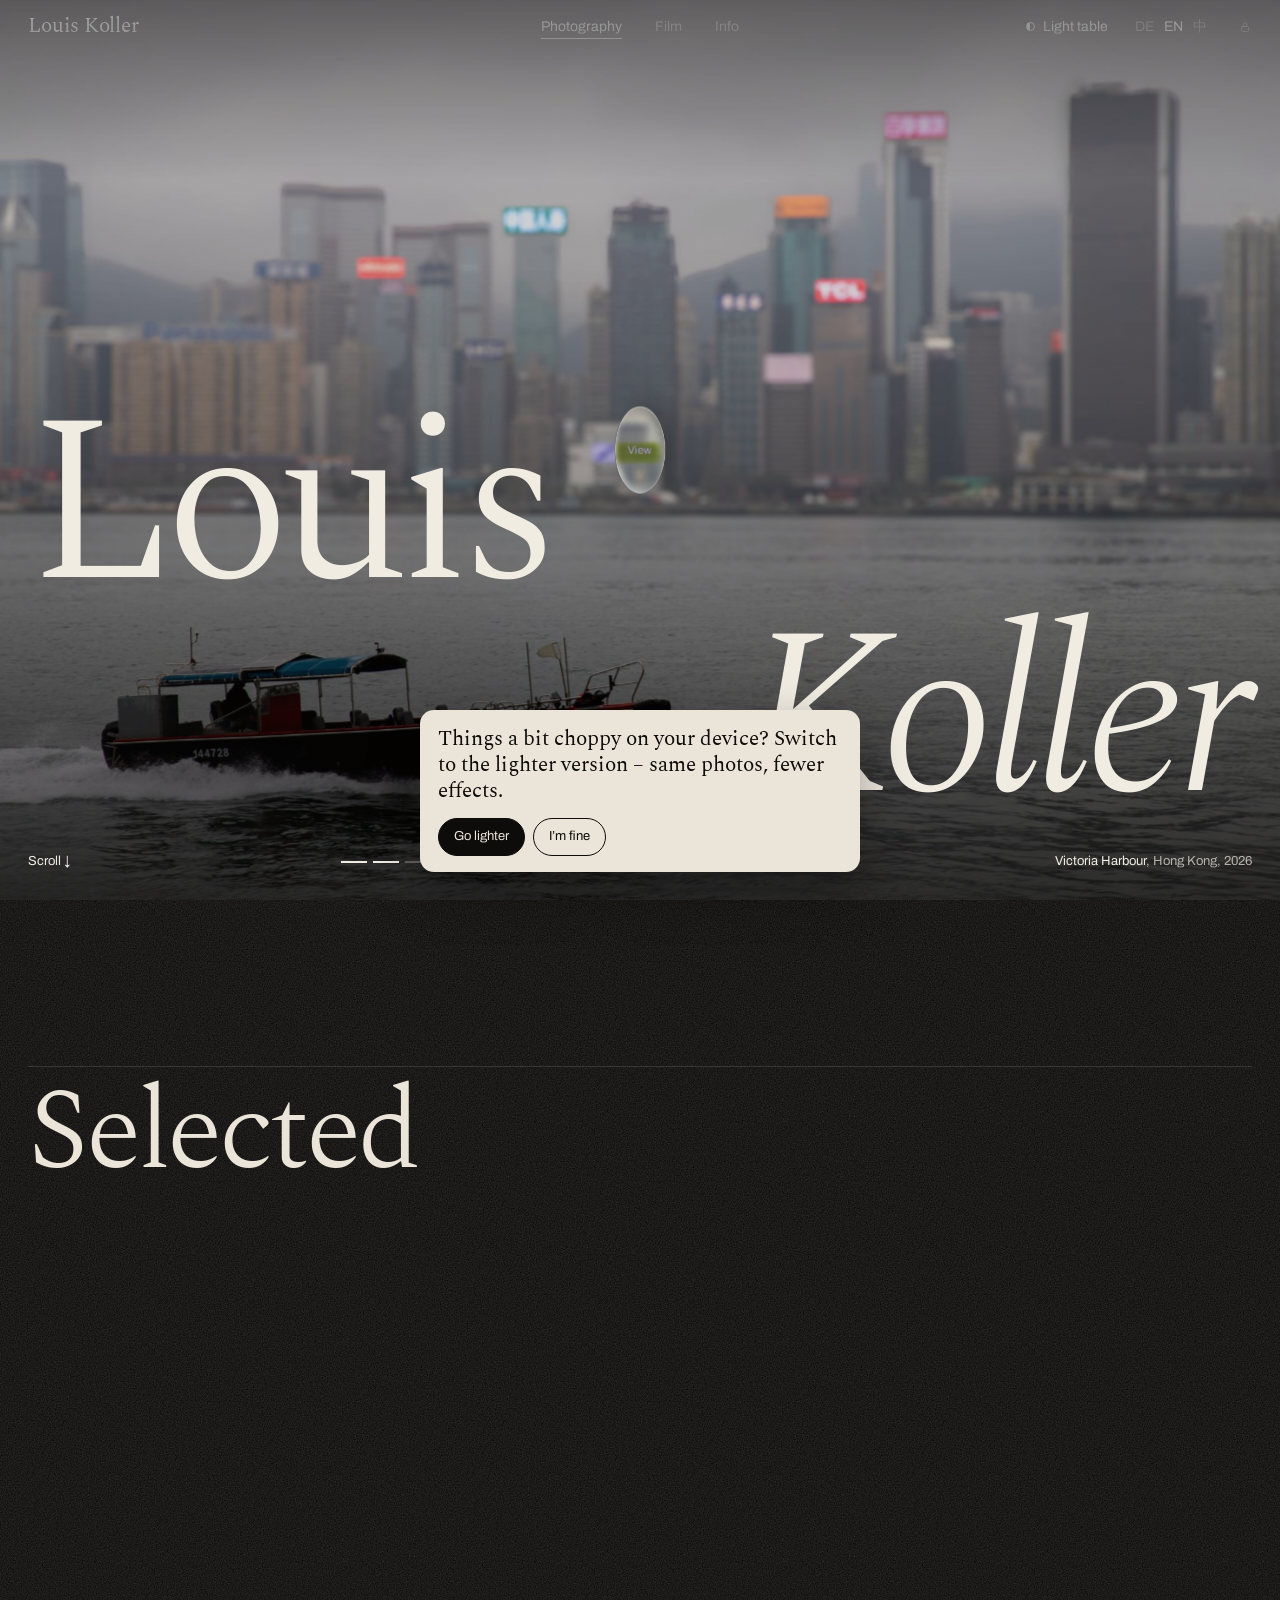
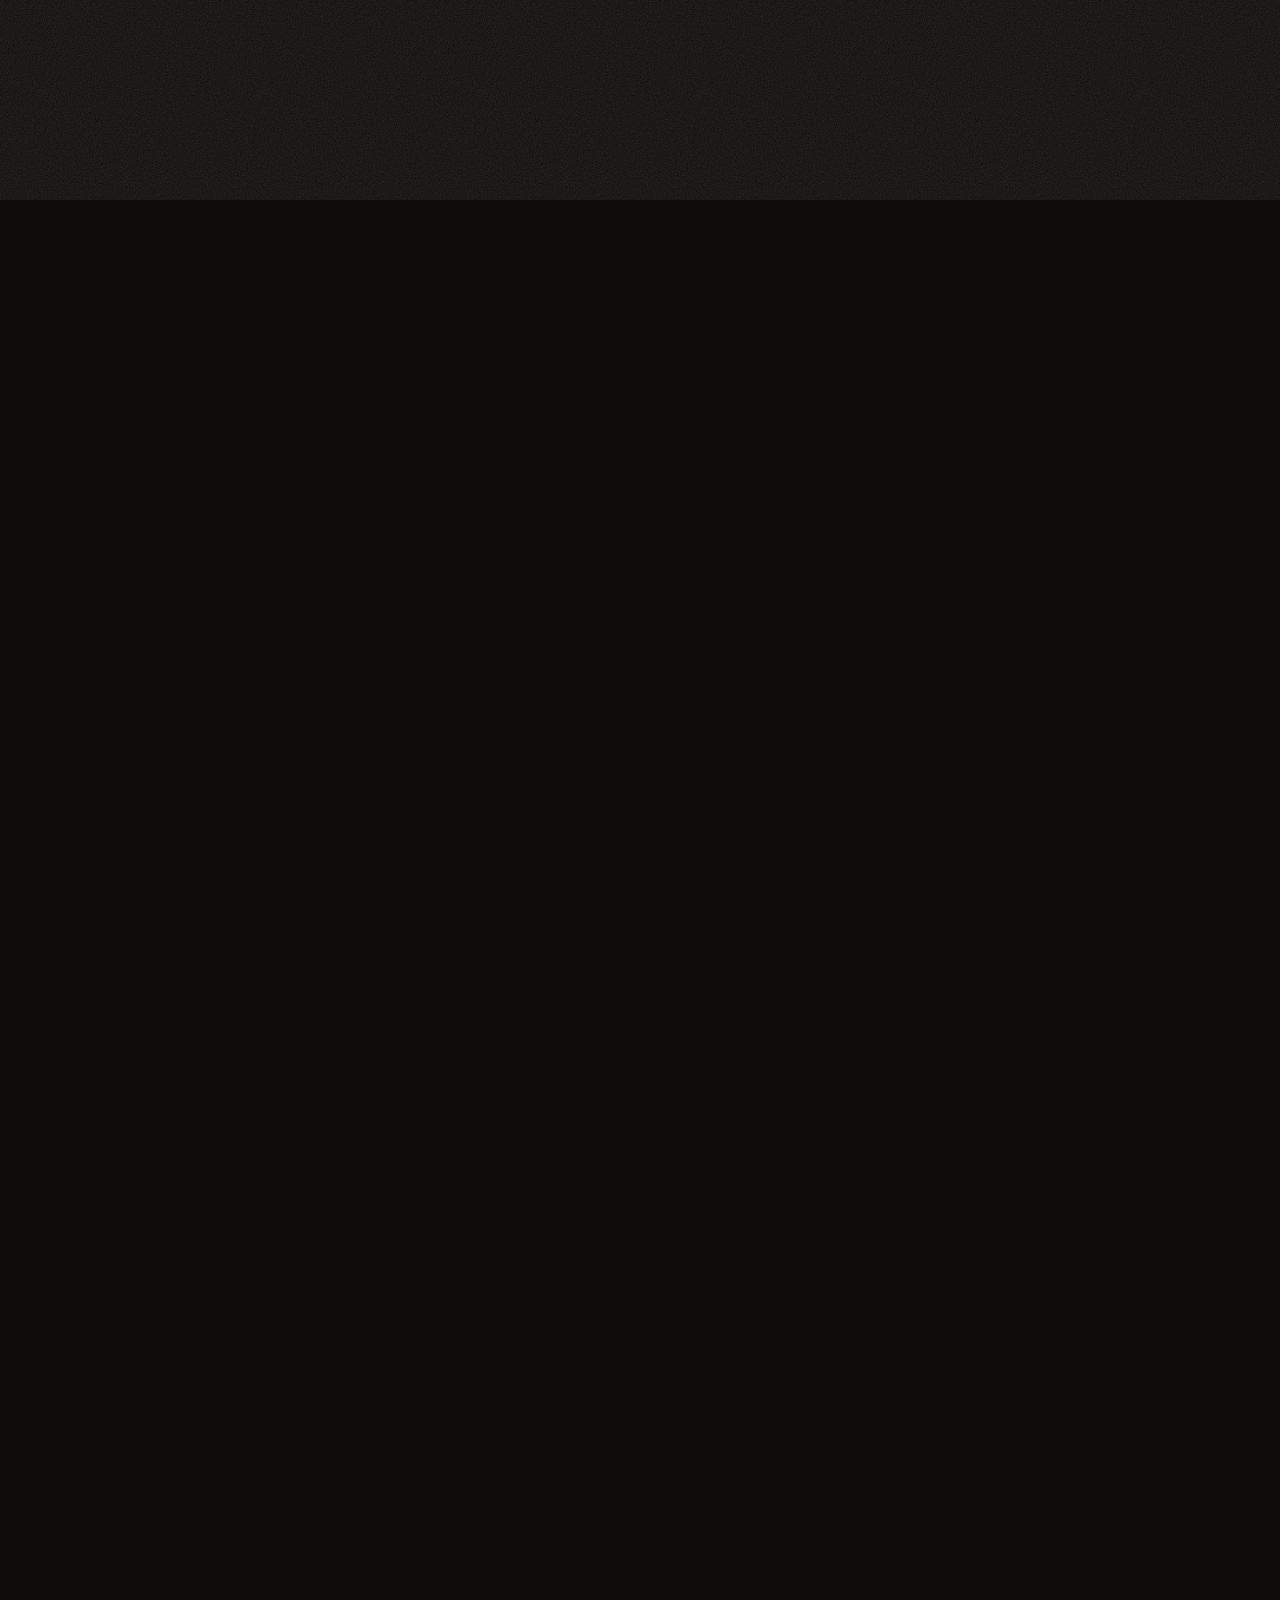
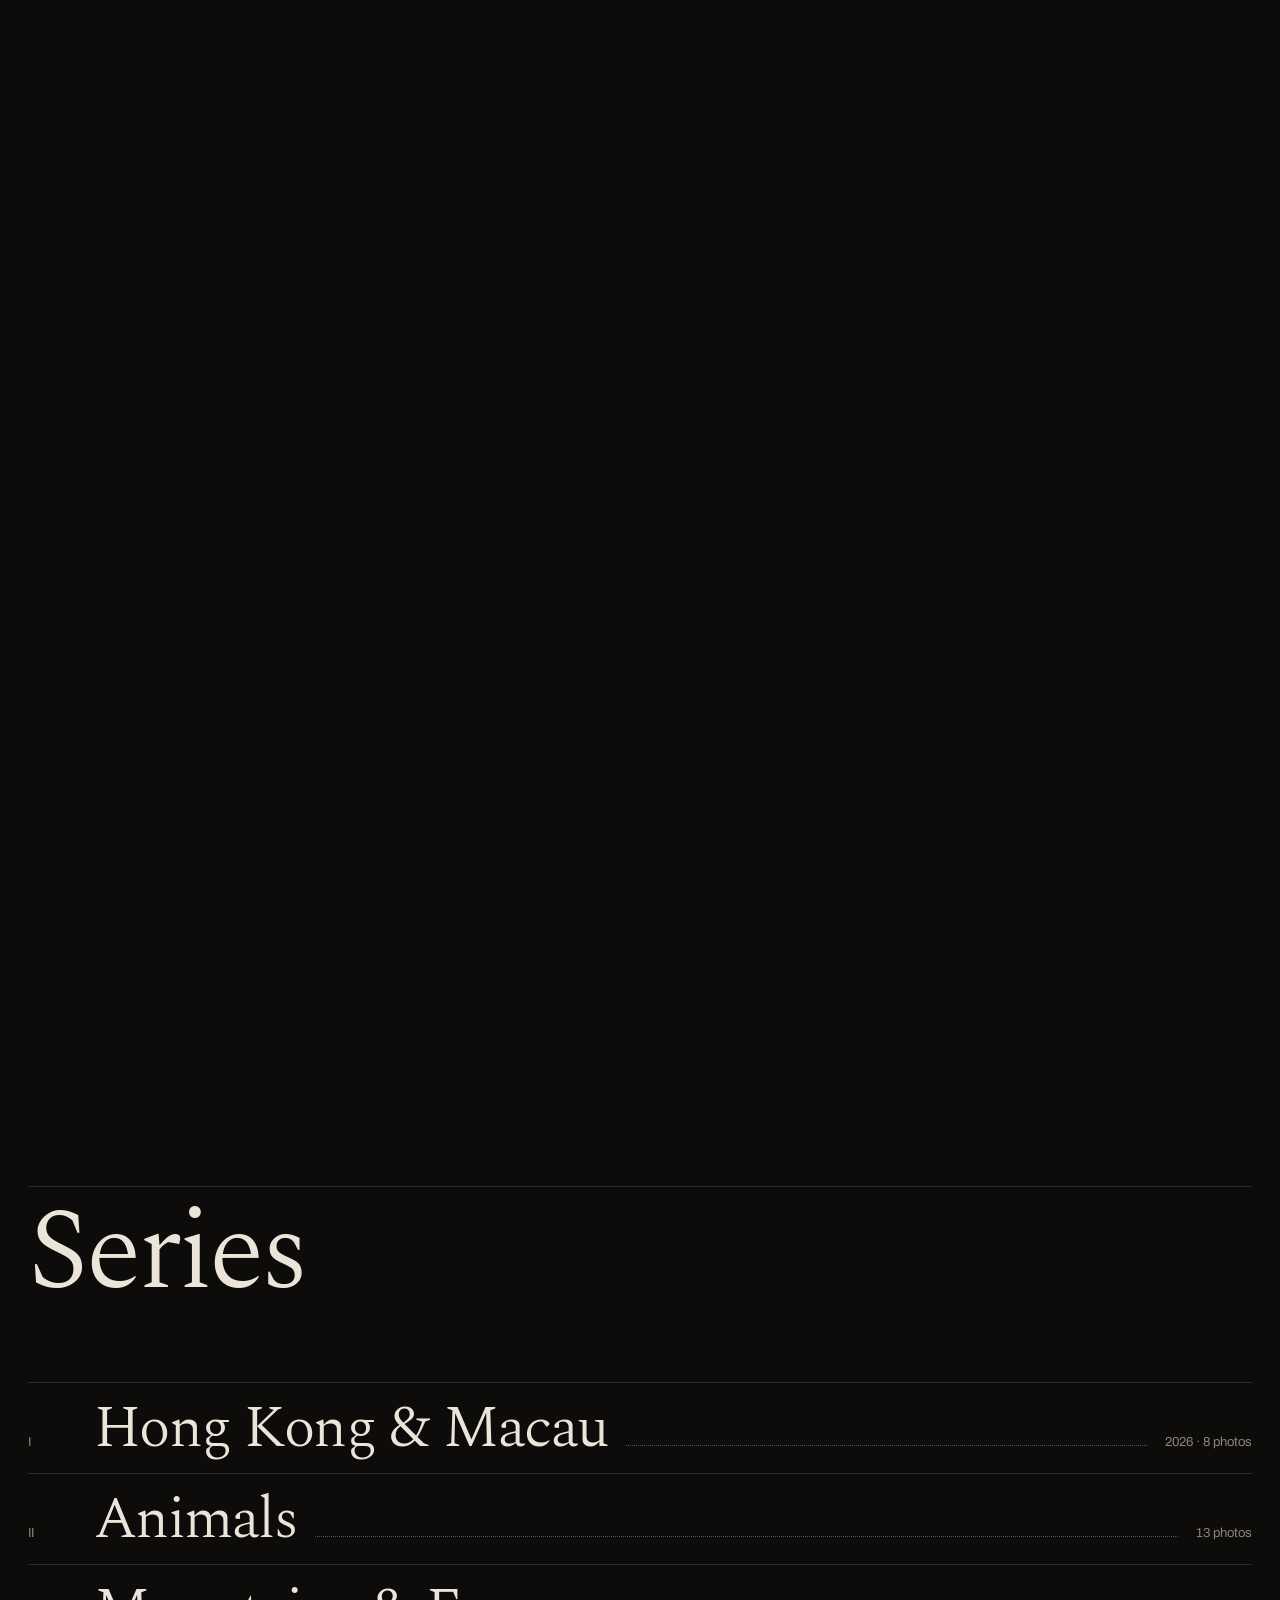
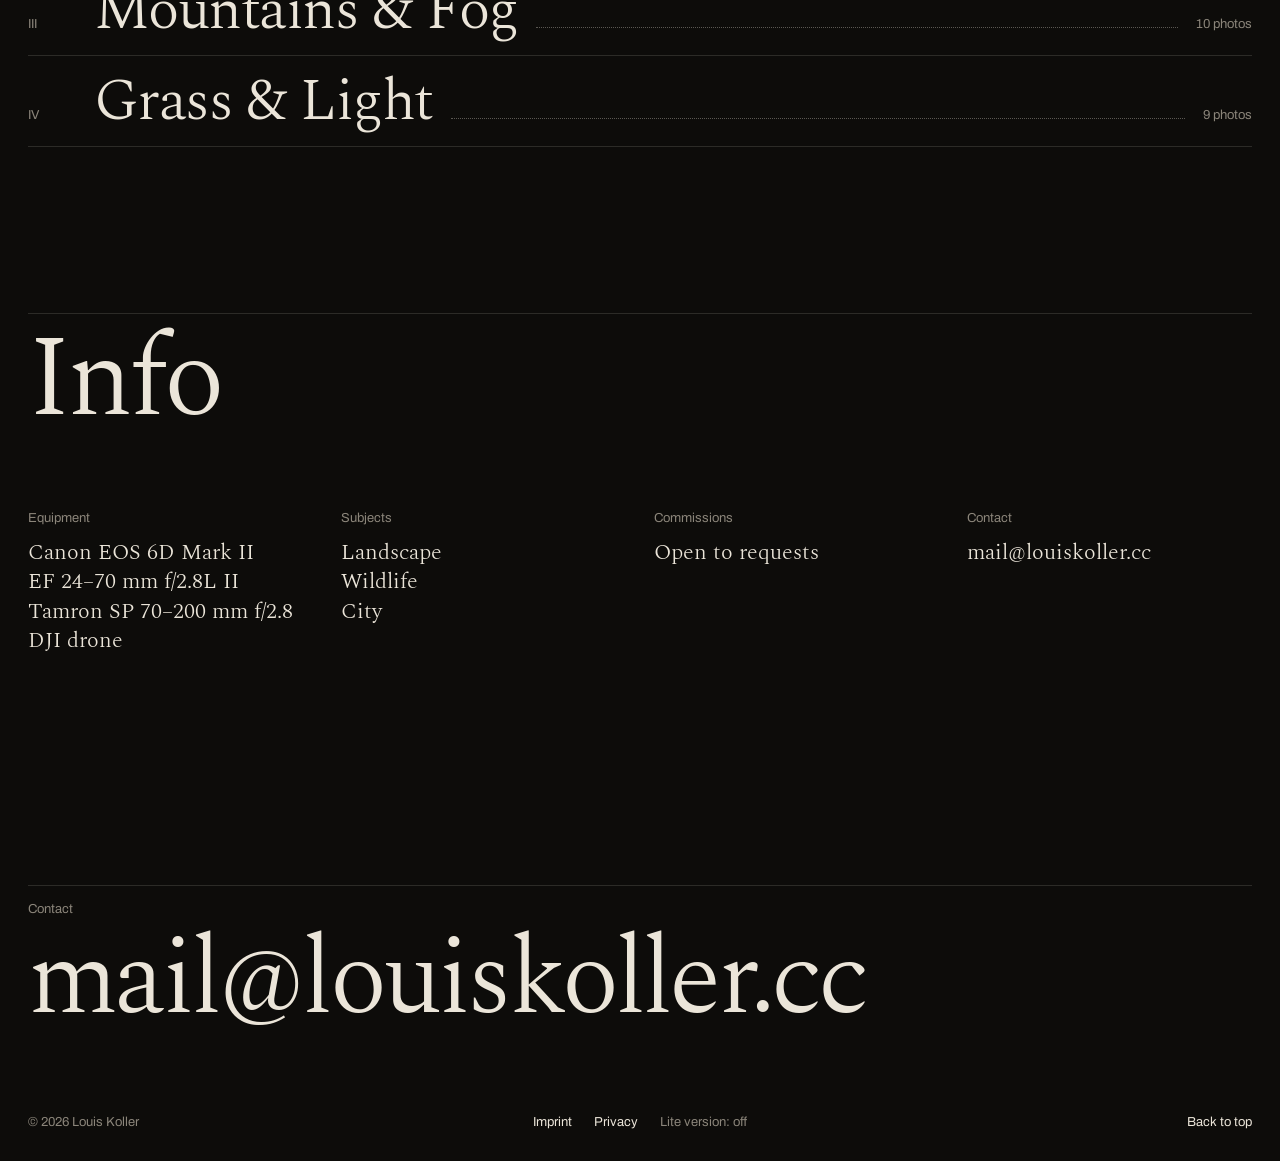
==== commit 41768506: "Dim the developer paper in the dark theme Co-Authored-By: Claude Opus 5.5 <noreply@anthropic.com> Cl" ====
--- a/index.html
+++ b/index.html
@@ -13,7 +13,7 @@
   <meta property="og:url" content="https://www.louiskoller.cc/">
   <link rel="icon" href="data:image/svg+xml,%3Csvg xmlns='http://www.w3.org/2000/svg' viewBox='0 0 32 32'%3E%3Crect width='32' height='32' fill='%230d0c0a'/%3E%3Ccircle cx='16' cy='16' r='6' fill='%23ff3b1f'/%3E%3C/svg%3E">
   <link rel="stylesheet" href="/assets/css/fonts.css?v=2">
-  <link rel="stylesheet" href="/assets/css/style.css?v=12">
+  <link rel="stylesheet" href="/assets/css/style.css?v=13">
   <script>
     try { var t = localStorage.getItem("lk-theme"); if (t) document.documentElement.dataset.theme = t; } catch (e) {}
     try { if (localStorage.getItem("lk-lite") === "1") document.documentElement.classList.add("lite"); } catch (e) {}
--- a/assets/css/style.css
+++ b/assets/css/style.css
@@ -10,7 +10,7 @@
   --line: rgba(235, 229, 217, 0.14);
   --tile: #1a1815;
   --accent: #ff3b1f; /* safelight */
-  --paper: #d9d0bf; /* photo paper in the developer tray */
+  --paper: #75706a; /* photo paper in the developer tray, dimmed for the dark room */
 
   --serif: "Spectral", "Iowan Old Style", Georgia, "Songti SC", "Noto Serif CJK SC", serif;
   --sans: "Archivo", "Helvetica Neue", Arial, "PingFang SC", "Microsoft YaHei", "Noto Sans CJK SC", sans-serif;
